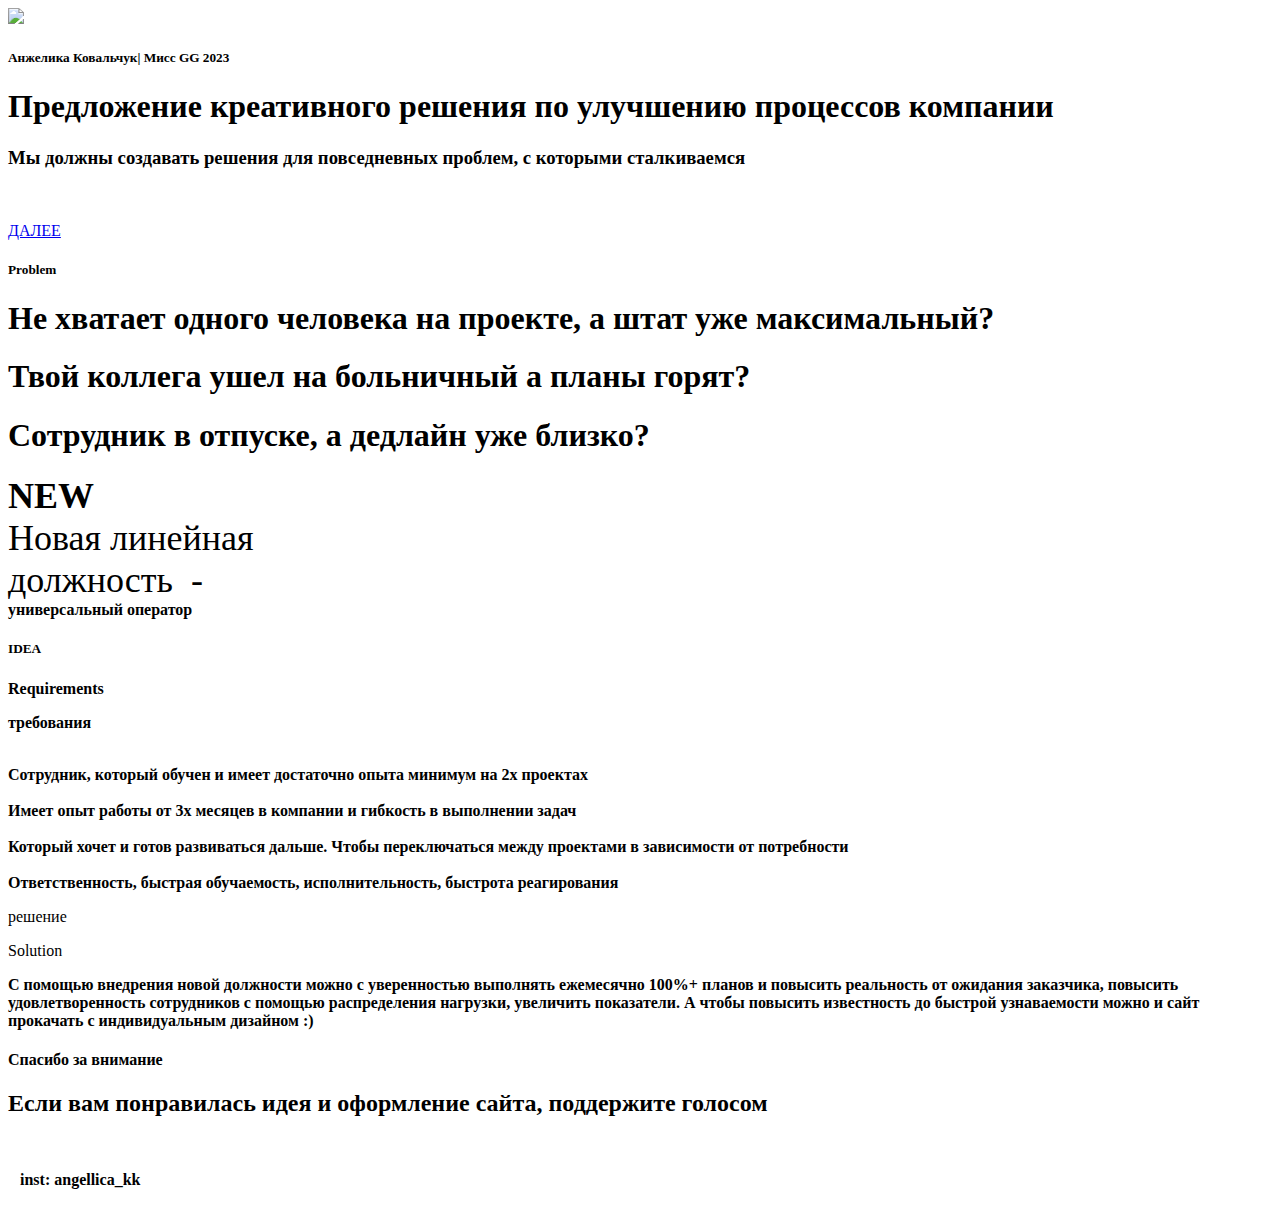
==== index.html @ 8310124a "Add files via upload" ====
<!DOCTYPE html>
<html style="font-size: 16px;" lang="ru">
<head>
    <meta name="viewport" content="width=device-width, initial-scale=1.0">
    <meta charset="utf-8">
    <meta name="keywords" content="What are minimalist designs?, Leverage agile frameworks to provide., business strategy, Minimalist&nbsp;Living, Nature Collections, Not all blank cassettes are created equal, Outstanding Projects, Highly recommended">
    <meta name="description" content="">
    <title>Мисс GG 2023</title>
    <link rel="icon" type="image/x-icon" href="/Users/koval/Desktop/Miss GG Site/images/favicon.ico">
    <link rel="stylesheet" href="nicepage.css" media="screen">
<link rel="stylesheet" href="Мисс-GG-2023.css" media="screen">
    <script class="u-script" type="text/javascript" src="jquery.js" defer=""></script>
    <script class="u-script" type="text/javascript" src="nicepage.js" defer=""></script>
    <meta name="generator" content="Nicepage 5.5.0, nicepage.com">
    <link id="u-theme-google-font" rel="stylesheet" href="https://fonts.googleapis.com/css?family=Roboto:100,100i,300,300i,400,400i,500,500i,700,700i,900,900i|Open+Sans:300,300i,400,400i,500,500i,600,600i,700,700i,800,800i">
    <link id="u-page-google-font" rel="stylesheet" href="https://fonts.googleapis.com/css?family=Roboto:100,100i,300,300i,400,400i,500,500i,700,700i,900,900i|Oswald:200,300,400,500,600,700">
    
    
    <script type="application/ld+json">{
		"@context": "http://schema.org",
		"@type": "Organization",
		"name": "",
		"logo": "images/2c5a65b9-ef30-3b66-bfe4-1a61227588e7.png"
}</script>
    <meta name="theme-color" content="#478ac9">
    <meta property="og:title" content="Мисс GG 2023">
    <meta property="og:type" content="website">
  <meta data-intl-tel-input-cdn-path="intlTelInput/">
</head>
  <body data-home-page="Мисс-GG-2023.html" data-home-page-title="Мисс GG 2023" class="u-body u-overlap u-xl-mode" data-lang="ru"><header class="u-clearfix u-header u-header" id="sec-3e91"><div class="u-clearfix u-sheet u-sheet-1">
        <a href="Мисс-GG-2023.html#carousel_17e5" class="u-image u-logo u-image-1" data-image-width="120" data-image-height="150" title="​Анжелика Ковальчук| Мисс GG 2023">
          <img src="images/2c5a65b9-ef30-3b66-bfe4-1a61227588e7.png" class="u-logo-image u-logo-image-1">
        </a>
      </div></header>
    <section class="skrollable u-align-right u-clearfix u-image u-parallax u-section-1" id="carousel_17e5" data-image-width="1920" data-image-height="1080">
      <div class="u-clearfix u-sheet u-sheet-1">
        <h5 class="u-text u-text-body-alt-color u-text-1"> Анжелика Ковальчук| Мисс GG 2023</h5>
        <h1 class="u-text u-text-body-alt-color u-text-2" data-animation-name="customAnimationIn" data-animation-duration="5000" data-animation-direction=""><b>Предложение креативного решения по улучшению процессов компании</b>
        </h1>
      </div>
    </section>
    <section class="u-align-center u-black u-border-2 u-border-black u-border-no-bottom u-border-no-left u-border-no-right u-clearfix u-section-2" id="carousel_9866">
      <div class="u-clearfix u-sheet u-sheet-1">
        <h3 class="u-text u-text-1" data-animation-name="customAnimationIn" data-animation-duration="2000"> Мы должны создавать решения для повседневных проблем, с которыми сталкиваемся</h3>
        <img class="u-image u-image-default u-preserve-proportions u-image-1" alt="" data-image-width="736" data-image-height="736" src="images/d247856f76a5518b868ead003526050e.jpg">
        <p class="u-custom-font u-font-roboto u-text u-text-2">
          <a href="Мисс-GG-2023.html#carousel_f130" class="u-active-none u-border-2 u-border-grey-75 u-btn u-button-style u-custom-font u-font-oswald u-hover-none u-none u-text-hover-palette-2-base u-text-white u-btn-1">ДАЛЕЕ</a>
        </p>
      </div>
    </section>
    <section class="u-border-2 u-border-black u-border-no-bottom u-border-no-left u-border-no-right u-clearfix u-color-scheme-u10 u-color-style-multicolor-1 u-custom-color-1 u-section-3" id="carousel_f130">
      <div class="u-clearfix u-sheet u-sheet-1">
        <div class="u-clearfix u-expanded-width u-layout-wrap u-layout-wrap-1">
          <div class="u-layout">
            <div class="u-layout-row">
              <div class="u-container-style u-layout-cell u-left-cell u-size-20 u-layout-cell-1">
                <div class="u-container-layout u-valign-top u-container-layout-1">
                  <h5 class="u-custom-font u-font-roboto u-text u-text-1"><b>Problem</b>
                  </h5>
                  <h1 class="u-custom-font u-font-roboto u-text u-text-2" data-animation-name="customAnimationIn" data-animation-duration="1000" data-animation-direction=""><b>Не хватает одного человека на проекте, а штат уже максимальный?</b>
                    <br>
                  </h1>
                </div>
              </div>
              <div class="u-align-left u-container-style u-layout-cell u-size-20 u-layout-cell-2">
                <div class="u-container-layout u-container-layout-2">
                  <h1 class="u-custom-font u-font-roboto u-text u-text-3" data-animation-name="customAnimationIn" data-animation-duration="2000"><b></b><b>Твой коллега ушел на больничный а планы горят?</b>
                    <br>
                  </h1>
                </div>
              </div>
              <div class="u-align-right u-container-style u-layout-cell u-right-cell u-size-20 u-layout-cell-3">
                <div class="u-container-layout u-container-layout-3">
                  <h1 class="u-custom-font u-font-roboto u-text u-text-4" data-animation-name="customAnimationIn" data-animation-duration="3000"><b></b><b>Сотрудник в отпуске, а дедлайн уже близко?</b>
                    <br>
                  </h1>
                </div>
              </div>
            </div>
          </div>
        </div>
      </div>
    </section>
    <section class="skrollable u-align-center u-border-2 u-border-no-bottom u-border-no-left u-border-no-right u-border-white u-clearfix u-image u-parallax u-section-4" id="carousel_1d0e" data-image-width="2560" data-image-height="1600">
      <div class="u-clearfix u-sheet u-sheet-1">
        <div class="u-clearfix u-expanded-width-xs u-gutter-20 u-layout-wrap u-layout-wrap-1">
          <div class="u-gutter-0 u-layout">
            <div class="u-layout-row">
              <div class="u-size-60">
                <div class="u-layout-col">
                  <div class="u-size-60">
                    <div class="u-layout-row">
                      <div class="u-container-style u-layout-cell u-size-60 u-layout-cell-1">
                        <div class="u-container-layout u-valign-middle-lg u-valign-middle-md u-container-layout-1">
                          <p class="u-custom-font u-font-arial u-text u-text-white u-text-1" data-animation-name="customAnimationIn" data-animation-duration="2000" data-animation-direction="">
                            <span style="font-weight: 400; font-size: 2.25rem;"><b>NEW</b>
                              <br>Новая линейная&nbsp;<br>должность
                            </span>
                            <span style="font-size: 2.25rem;"><b>&nbsp;</b>-
                            </span><b>
                              <br>универсальный оператор</b>
                            <br>
                          </p>
                        </div>
                      </div>
                    </div>
                  </div>
                </div>
              </div>
            </div>
          </div>
        </div>
        <h5 class="u-text u-text-body-alt-color u-text-default u-text-2">IDEA</h5>
      </div>
    </section>
    <section class="u-border-2 u-border-black u-border-no-bottom u-border-no-left u-border-no-right u-clearfix u-section-5" id="sec-07e6">
      <div class="u-clearfix u-sheet u-sheet-1">
        <div class="u-image u-image-circle u-image-1" alt="" data-image-width="810" data-image-height="911"></div>
        <p class="u-custom-font u-font-arial u-text u-text-default u-text-1" data-animation-name="customAnimationIn" data-animation-duration="2000"><b>R<span class="u-text-body-alt-color">equirements</span></b>
        </p>
        <p class="u-text u-text-default u-text-2" data-animation-name="customAnimationIn" data-animation-duration="2000"><b>т<span class="u-text-white">ребования</span></b>
        </p>
        <p class="u-text u-text-3"><b>
            <br>Сотрудник, который обучен и имеет достаточно опыта минимум на 2х проектах</b>
          <br>
          <br><b>Имеет опыт работы от 3х месяцев в компании и гибкость в выполнении задач</b>
          <br>
          <br><b>Который хочет и готов развиваться дальше. Чтобы переключаться между проектами в зависимости от потребности&nbsp;</b>
          <br>
          <br><b>Ответственность, быстрая обучаемость, исполнительность, быстрота реагирования<br></b>
        </p>
      </div>
    </section>
    <section class="u-clearfix u-section-6" id="sec-bf6b">
      <div class="u-clearfix u-sheet u-sheet-1">
        <div class="u-image u-image-circle u-image-1" alt="" data-image-width="1600" data-image-height="1200"></div>
        <p class="u-text u-text-default u-text-1" data-animation-name="customAnimationIn" data-animation-duration="2000">
          <span class="u-text-body-alt-color"></span>
          <span class="u-text-body-alt-color">решени</span>е
        </p>
        <p class="u-text u-text-default u-text-2" data-animation-name="customAnimationIn" data-animation-duration="2000">
          <span class="u-text-body-alt-color">Solutio</span>n
        </p>
        <p class="u-text u-text-3"><b></b><b><b>С помощью внедрения новой должности можно с уверенностью выполнять ежемесячно 100%+ планов и повысить реальность от ожидания заказчика, повысить удовлетворенность сотрудников с помощью распределения нагрузки, увеличить показатели. А чтобы повысить известность до быстрой узнаваемости можно и сайт прокачать с индивидуальным дизайном :)</b></b><b>
            <br></b>
        </p>
      </div>
    </section>
    <section class="u-border-2 u-border-black u-border-no-bottom u-border-no-left u-border-no-right u-clearfix u-white u-section-7" id="carousel_76c6">
      <div class="u-clearfix u-sheet u-sheet-1">
        <div class="u-clearfix u-disable-padding u-gutter-0 u-layout-wrap u-layout-wrap-1">
          <div class="u-gutter-0 u-layout">
            <div class="u-layout-row">
              <div class="u-size-36 u-size-60-md">
                <div class="u-layout-col">
                  <div class="u-size-40">
                    <div class="u-layout-row">
                      <div class="u-align-left u-container-style u-layout-cell u-left-cell u-size-60 u-layout-cell-1">
                        <div class="u-container-layout u-container-layout-1"></div>
                      </div>
                    </div>
                  </div>
                  <div class="u-size-20">
                    <div class="u-layout-row">
                      <div class="u-align-left u-container-style u-layout-cell u-left-cell u-palette-2-base u-size-60 u-layout-cell-2">
                        <div class="u-container-layout u-container-layout-2">
                          <h4 class="u-heading-font u-text u-text-body-color u-text-1" data-animation-name="customAnimationIn" data-animation-duration="3000"> Cпасибо за внимание</h4>
                          <h2 class="u-heading-font u-text u-text-body-color u-text-2"><b>Если вам понравилась идея и оформление сайта, поддержите голосом</b>
                          </h2>
                        </div>
                      </div>
                    </div>
                  </div>
                </div>
              </div>
              <div class="u-size-24 u-size-60-md">
                <div class="u-layout-row">
                  <div class="u-align-left u-container-style u-layout-cell u-right-cell u-size-60 u-layout-cell-3">
                    <div class="u-container-layout u-valign-bottom-lg u-valign-bottom-xl u-container-layout-3">
                      <div class="u-rotation-parent u-rotation-parent-1">
                        <img class="u-image u-image-default u-rotate-90 u-image-1" src="images/DSC086831.jpeg" alt="" data-image-width="6000" data-image-height="4000">
                      </div>
                    </div>
                  </div>
                </div>
              </div>
            </div>
          </div>
        </div>
      </div>
    </section>
    
    
    <footer class="u-align-center u-black u-clearfix u-footer u-footer" id="sec-a85f"><div class="u-clearfix u-sheet u-sheet-1">
        <p class="u-small-text u-text u-text-variant u-text-1"><b>&nbsp;<span class="u-file-icon u-icon"><img src="images/1384063.png" alt=""></span></b> &nbsp;<b>inst: angellica_kk</b>
        </p>
      </div></footer>
  
</body></html>
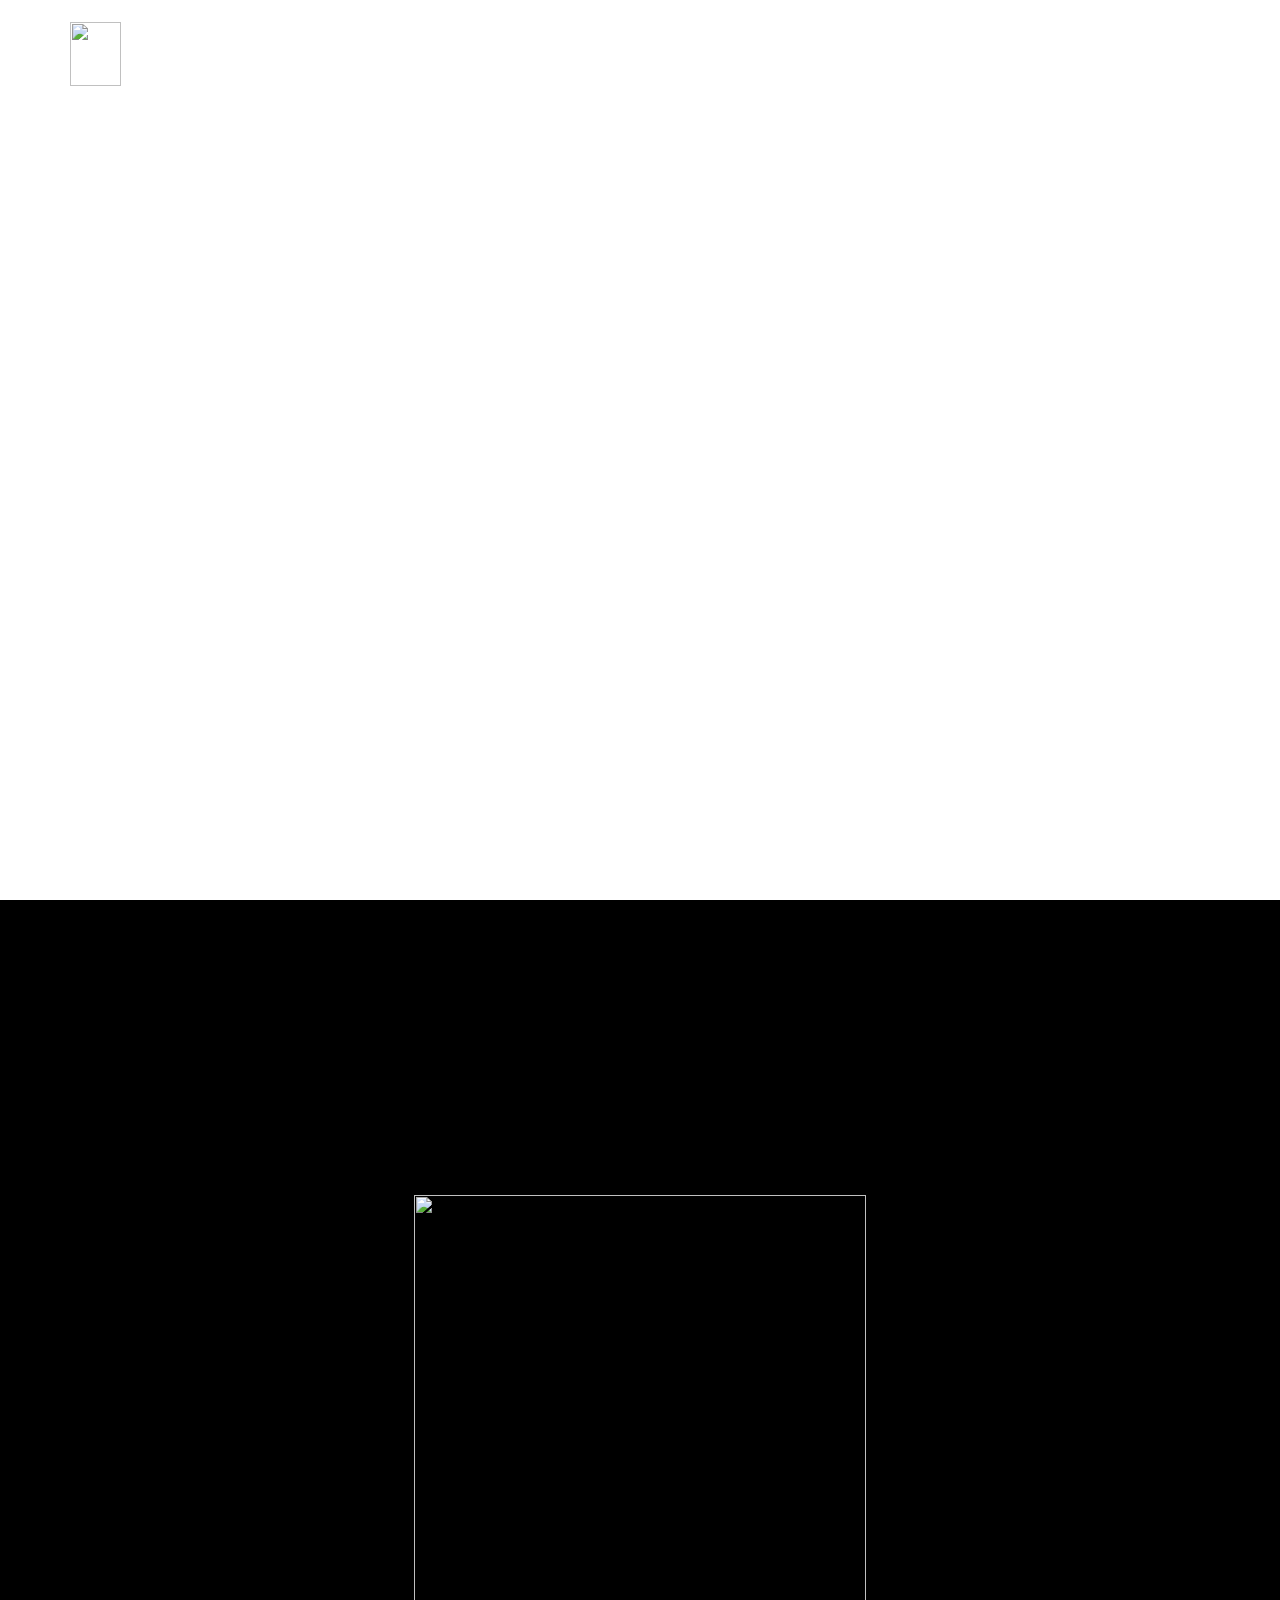
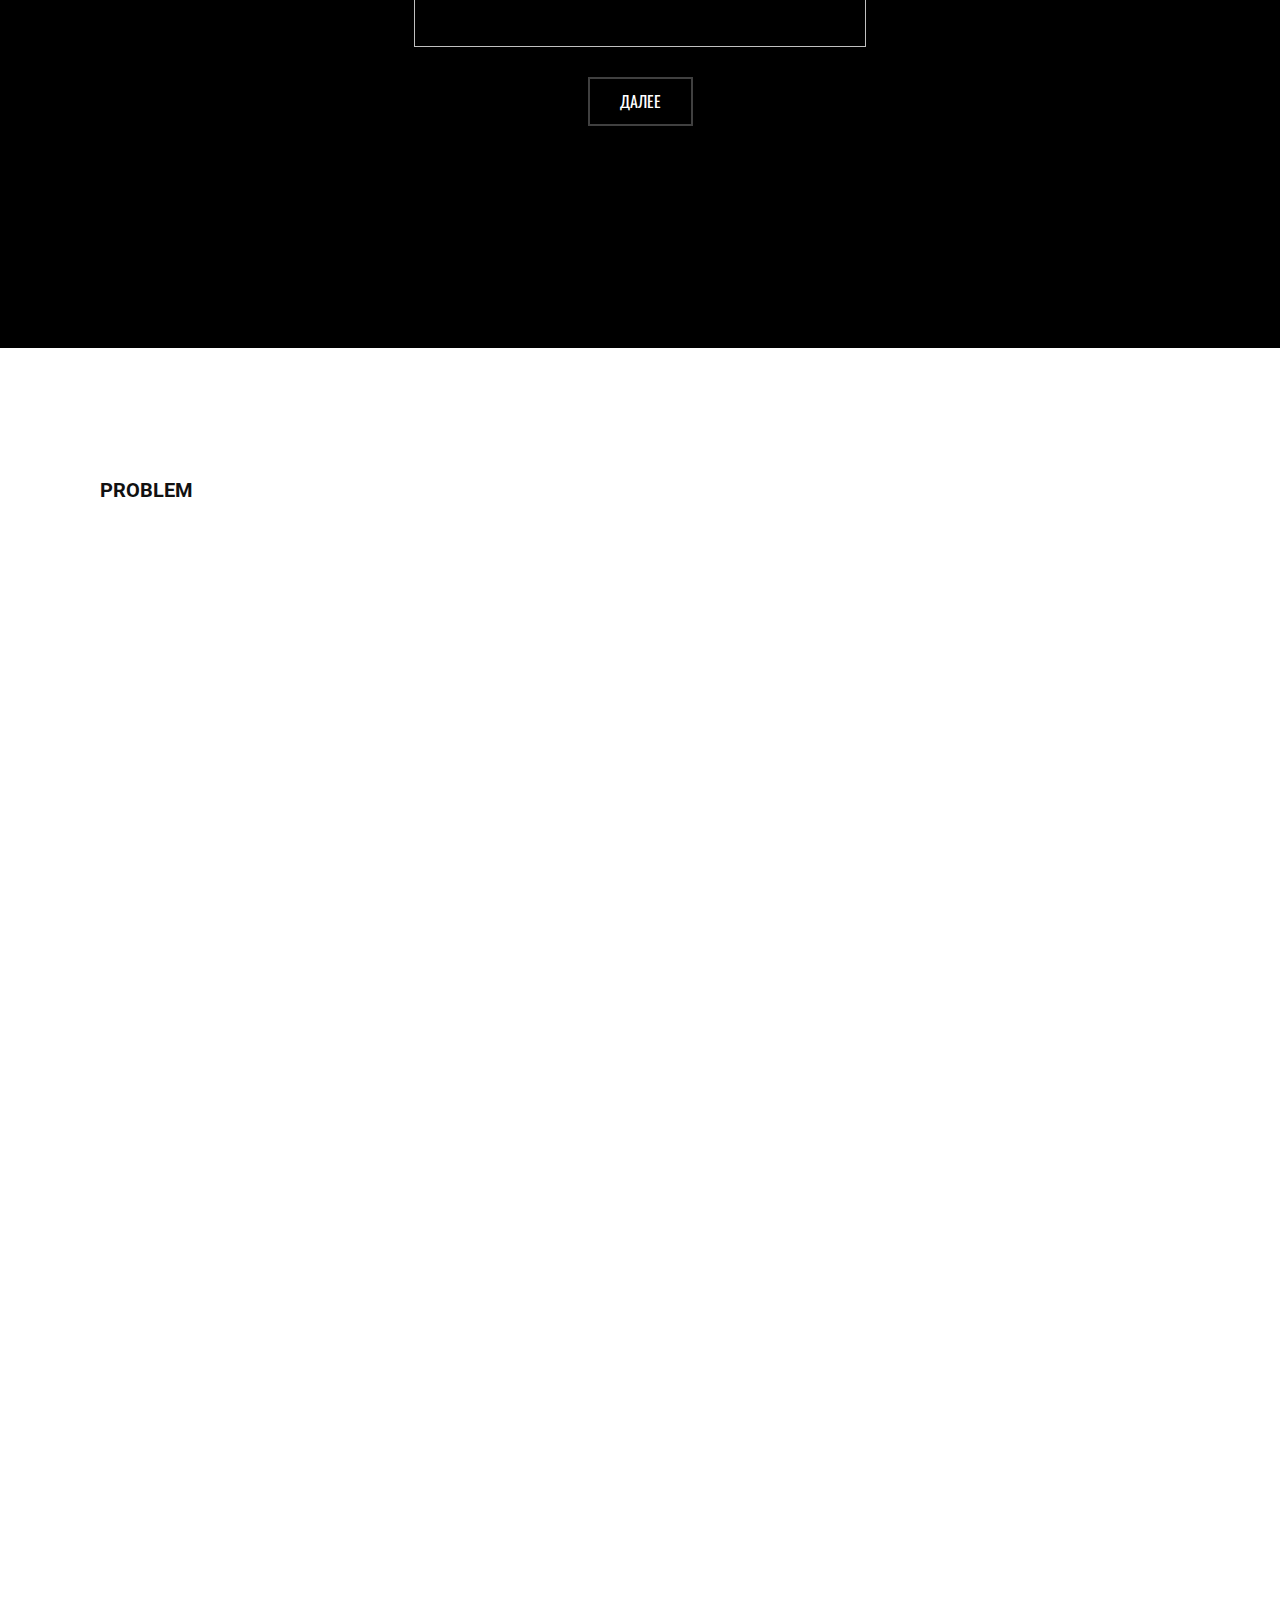
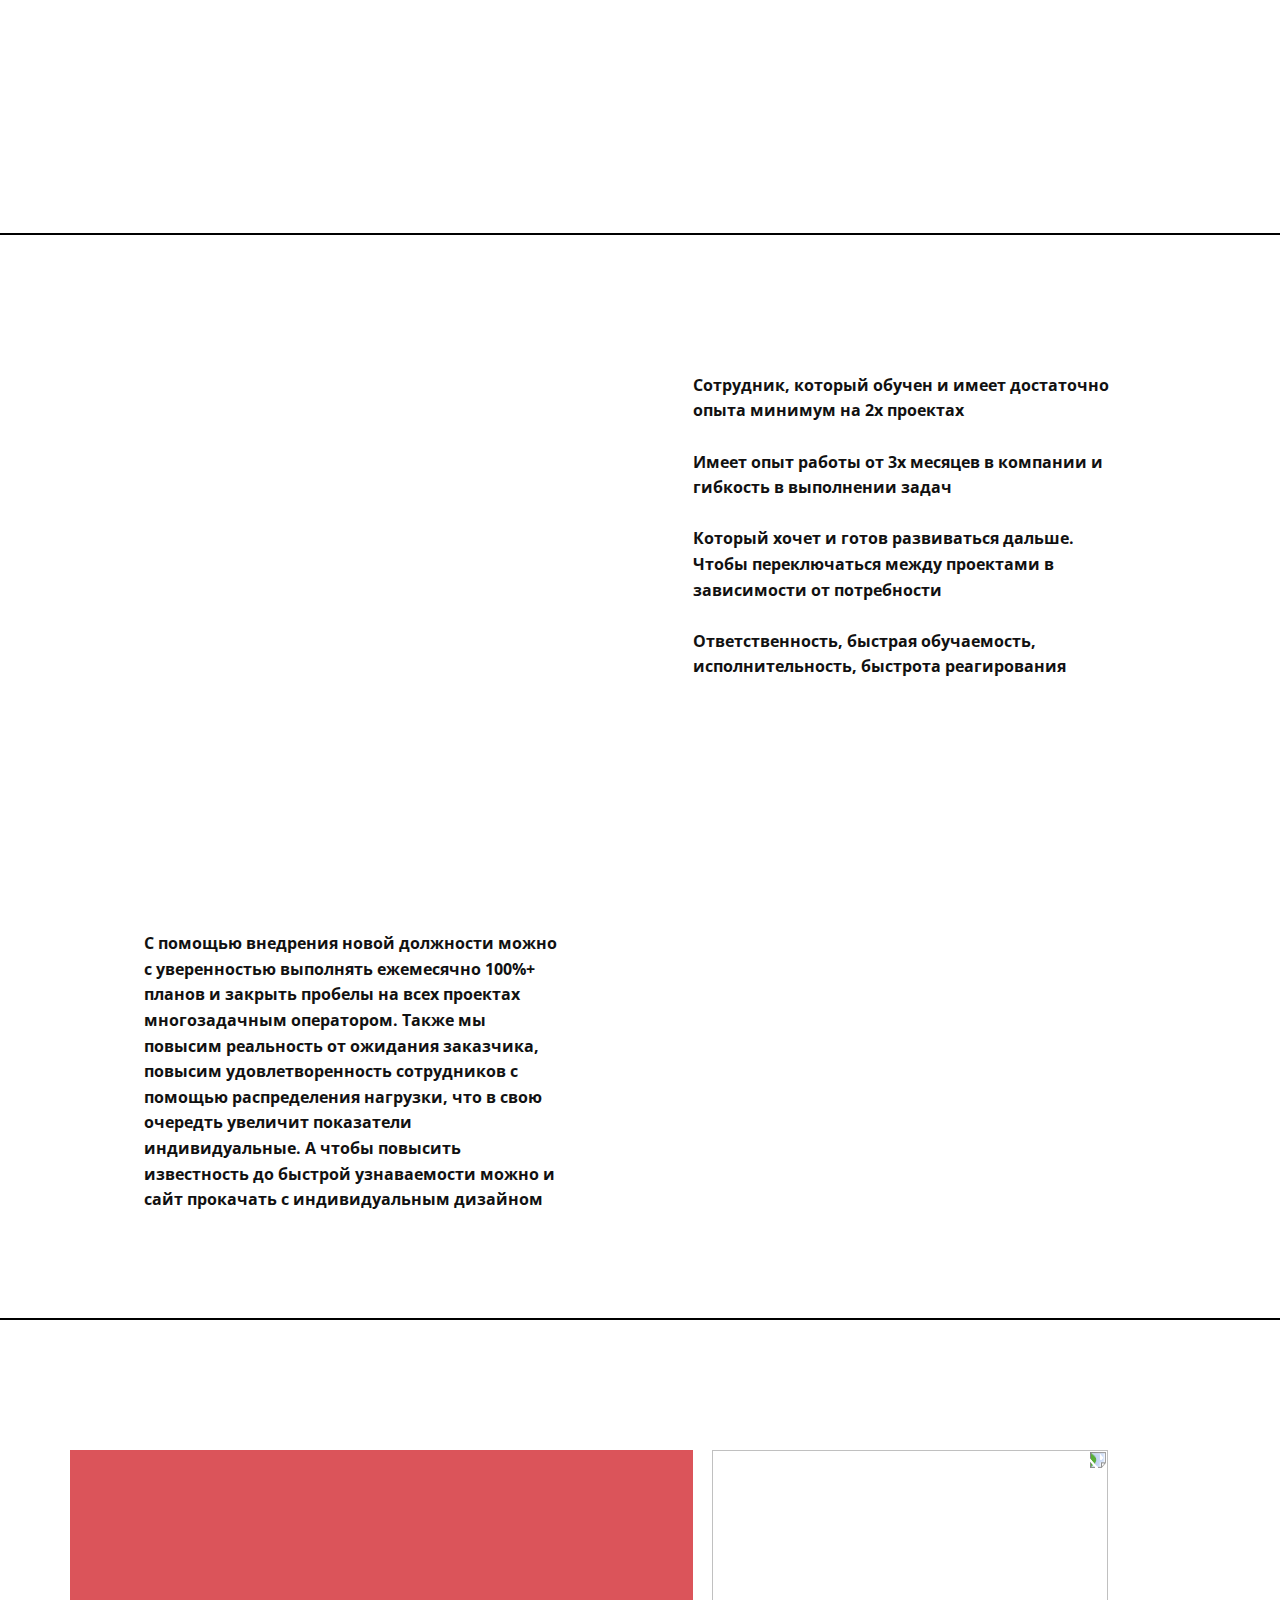
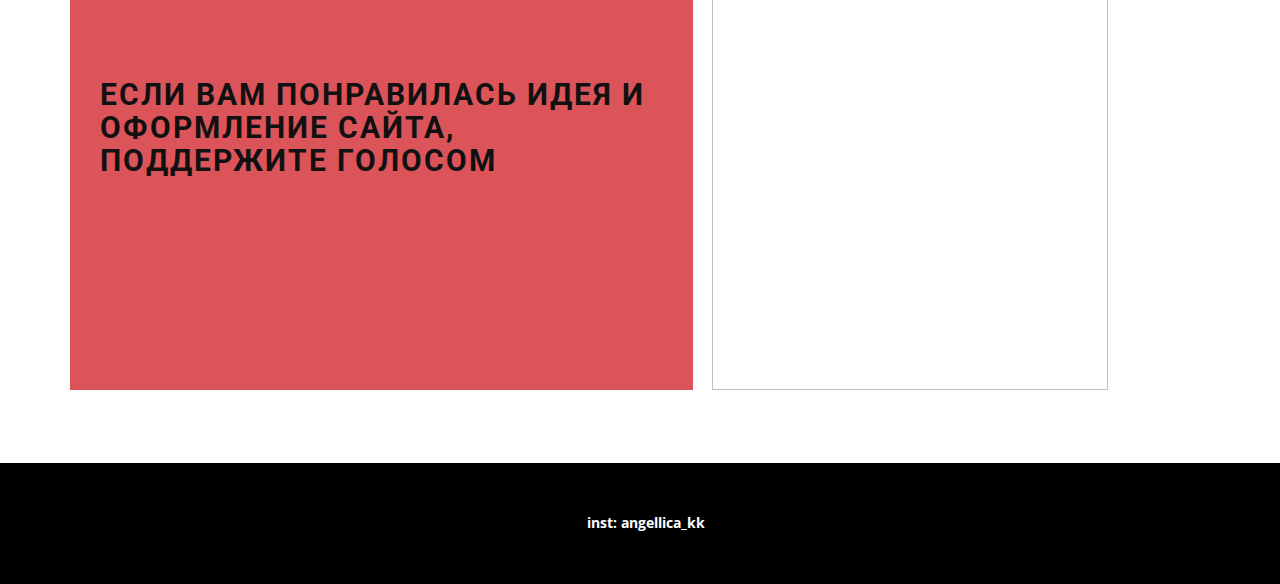
==== commit a1252a22: "Update index.html" ====
--- a/index.html
+++ b/index.html
@@ -6,7 +6,7 @@
     <meta name="keywords" content="What are minimalist designs?, Leverage agile frameworks to provide., business strategy, Minimalist&nbsp;Living, Nature Collections, Not all blank cassettes are created equal, Outstanding Projects, Highly recommended">
     <meta name="description" content="">
     <title>Мисс GG 2023</title>
-    <link rel="icon" type="image/x-icon" href="/Users/koval/Desktop/Miss GG Site/images/favicon.ico">
+    <link rel="icon" type="image/x-icon" href="/images/favicon.ico">
     <link rel="stylesheet" href="nicepage.css" media="screen">
 <link rel="stylesheet" href="Мисс-GG-2023.css" media="screen">
     <script class="u-script" type="text/javascript" src="jquery.js" defer=""></script>
@@ -64,7 +64,7 @@
               </div>
               <div class="u-align-left u-container-style u-layout-cell u-size-20 u-layout-cell-2">
                 <div class="u-container-layout u-container-layout-2">
-                  <h1 class="u-custom-font u-font-roboto u-text u-text-3" data-animation-name="customAnimationIn" data-animation-duration="2000"><b></b><b>Твой коллега ушел на больничный а планы горят?</b>
+                  <h1 class="u-custom-font u-font-roboto u-text u-text-3" data-animation-name="customAnimationIn" data-animation-duration="2000"><b></b><b>Твой коллега ушел на больничный, а планы горят?</b>
                     <br>
                   </h1>
                 </div>
@@ -141,7 +141,7 @@
         <p class="u-text u-text-default u-text-2" data-animation-name="customAnimationIn" data-animation-duration="2000">
           <span class="u-text-body-alt-color">Solutio</span>n
         </p>
-        <p class="u-text u-text-3"><b></b><b><b>С помощью внедрения новой должности можно с уверенностью выполнять ежемесячно 100%+ планов и повысить реальность от ожидания заказчика, повысить удовлетворенность сотрудников с помощью распределения нагрузки, увеличить показатели. А чтобы повысить известность до быстрой узнаваемости можно и сайт прокачать с индивидуальным дизайном :)</b></b><b>
+        <p class="u-text u-text-3"><b></b><b><b>С помощью внедрения новой должности можно с уверенностью выполнять ежемесячно 100%+ планов и закрыть пробелы на всех проектах многозадачным оператором. Также мы повысим реальность от ожидания заказчика, повысим удовлетворенность сотрудников с помощью распределения нагрузки, что в свою очередть увеличит показатели индивидуальные. А чтобы повысить известность до быстрой узнаваемости можно и сайт прокачать с индивидуальным дизайном</b></b><b>
             <br></b>
         </p>
       </div>
@@ -196,4 +196,4 @@
         </p>
       </div></footer>
   
-</body></html>+</body></html>
--- a/nicepage.css
+++ b/nicepage.css
@@ -0,0 +1,40811 @@
+@charset "UTF-8";
+.u-hidden-block {
+  visibility: hidden!important;
+}
+.u-locked-block {
+  pointer-events: none!important;
+}
+/*! normalize.css v4.1.1 | MIT License | github.com/necolas/normalize.css */
+html {
+  font-family: sans-serif;
+  -ms-text-size-adjust: 100%;
+  -webkit-text-size-adjust: 100%;
+}
+body {
+  margin: 0;
+}
+article,
+aside,
+details,
+figcaption,
+figure,
+footer,
+header,
+main,
+menu,
+nav,
+section,
+summary {
+  display: block;
+}
+audio,
+canvas,
+progress,
+video {
+  display: inline-block;
+}
+audio:not([controls]) {
+  display: none;
+  height: 0;
+}
+progress {
+  vertical-align: baseline;
+}
+template,
+[hidden] {
+  display: none;
+}
+a {
+  background-color: transparent;
+  -webkit-text-decoration-skip: objects;
+}
+a:active,
+a:hover {
+  outline-width: 0;
+}
+abbr[title] {
+  border-bottom: none;
+  text-decoration: underline;
+}
+b,
+strong {
+  font-weight: inherit;
+  font-weight: bold;
+}
+dfn {
+  font-style: italic;
+}
+h1 {
+  font-size: 2em;
+  margin: 0.67em 0;
+}
+mark {
+  background-color: #ff0;
+  color: #000;
+}
+small {
+  font-size: 80%;
+}
+sub,
+sup {
+  font-size: 75%;
+  line-height: 0;
+  position: relative;
+  vertical-align: baseline;
+}
+sub {
+  bottom: -0.25em;
+}
+sup {
+  top: -0.5em;
+}
+img {
+  border-style: none;
+}
+svg:not(:root) {
+  overflow: hidden;
+}
+code,
+kbd,
+pre,
+samp {
+  font-family: monospace,monospace;
+  font-size: 1em;
+}
+hr {
+  box-sizing: content-box;
+  height: 0;
+  overflow: visible;
+}
+button,
+input,
+optgroup,
+select,
+textarea {
+  color: inherit;
+  font: inherit;
+  margin: 0;
+}
+optgroup {
+  font-weight: 700;
+}
+button,
+input {
+  overflow: visible;
+}
+button,
+select {
+  text-transform: none;
+}
+button,
+html [type="button"],
+[type="reset"],
+[type="submit"] {
+  -webkit-appearance: button;
+}
+button::-moz-focus-inner,
+[type="button"]::-moz-focus-inner,
+[type="reset"]::-moz-focus-inner,
+[type="submit"]::-moz-focus-inner {
+  border-style: none;
+  padding: 0;
+}
+button:-moz-focusring,
+[type="button"]:-moz-focusring,
+[type="reset"]:-moz-focusring,
+[type="submit"]:-moz-focusring {
+  outline: 1px dotted ButtonText;
+}
+fieldset {
+  border: 1px solid silver;
+  margin: 0 2px;
+  padding: 0.35em 0.625em 0.75em;
+}
+legend {
+  box-sizing: border-box;
+  color: inherit;
+  display: table;
+  max-width: 100%;
+  padding: 0;
+  white-space: normal;
+}
+textarea {
+  overflow: auto;
+  outline: none;
+}
+button,
+select,
+input,
+textarea {
+  outline: none;
+}
+[type="checkbox"],
+[type="radio"] {
+  box-sizing: border-box;
+  padding: 0;
+}
+[type="number"]::-webkit-inner-spin-button,
+[type="number"]::-webkit-outer-spin-button {
+  height: auto;
+}
+[type="search"] {
+  -webkit-appearance: textfield;
+  outline-offset: -2px;
+}
+[type="search"]::-webkit-search-cancel-button,
+[type="search"]::-webkit-search-decoration {
+  -webkit-appearance: none;
+}
+::-webkit-input-placeholder {
+  color: inherit;
+  opacity: 0.54;
+}
+::-webkit-file-upload-button {
+  -webkit-appearance: button;
+  font: inherit;
+}
+ul,
+ol {
+  padding-left: 20px;
+}
+/* Fade effect */
+/* Over effect */
+/* Slide effect */
+/* Over and Slide effect */
+/* Flip Left effect */
+/* Flip Right effect */
+/* Flip Top effect */
+/* Flip Bottom effect */
+/* Wobble Left effect */
+/* Wobble Right effect */
+/* Wobble top effect */
+/* Wobble bottom effect */
+/* Zoom and Rotate Effects */
+/* Utility */
+.u-over-slide {
+  position: absolute;
+  left: 0;
+  top: 0;
+  width: 100%;
+  height: 100%;
+}
+.u-background-effect {
+  overflow: hidden;
+}
+.u-background-effect ~ .u-container-layout {
+  cursor: pointer;
+}
+/* Fade effect */
+.u-effect-fade .u-over-slide {
+  opacity: 0;
+  transition: all 500ms ease;
+}
+.u-effect-fade:hover .u-over-slide,
+.u-effect-fade.u-effect-active .u-over-slide {
+  opacity: 1;
+}
+/* Over effect */
+.u-effect-over-left .u-over-slide {
+  transform: translate(-100%, 0);
+  transition: all 500ms ease;
+}
+.u-effect-over-left:hover .u-over-slide,
+.u-effect-over-left.u-effect-active .u-over-slide {
+  transform: translate(0, 0);
+}
+.u-effect-over-right .u-over-slide {
+  transform: translate(100%, 0);
+  transition: all 500ms ease;
+}
+.u-effect-over-right:hover .u-over-slide,
+.u-effect-over-right.u-effect-active .u-over-slide {
+  transform: translate(0, 0);
+}
+.u-effect-over-top .u-over-slide {
+  transform: translate(0, -100%);
+  transition: all 500ms ease;
+}
+.u-effect-over-top:hover .u-over-slide,
+.u-effect-over-top.u-effect-active .u-over-slide {
+  transform: translate(0, 0);
+}
+.u-effect-over-bottom .u-over-slide {
+  transform: translate(0, 100%);
+  transition: all 500ms ease;
+}
+.u-effect-over-bottom:hover .u-over-slide,
+.u-effect-over-bottom.u-effect-active .u-over-slide {
+  transform: translate(0, 0);
+}
+.u-effect-over-topleft .u-over-slide {
+  transform: translate(-100%, -100%);
+  transition: all 500ms ease;
+}
+.u-effect-over-topleft:hover .u-over-slide,
+.u-effect-over-topleft.u-effect-active .u-over-slide {
+  transform: translate(0, 0);
+}
+.u-effect-over-topright .u-over-slide {
+  transform: translate(100%, -100%);
+  transition: all 500ms ease;
+}
+.u-effect-over-topright:hover .u-over-slide,
+.u-effect-over-topright.u-effect-active .u-over-slide {
+  transform: translate(0, 0);
+}
+.u-effect-over-bottomleft .u-over-slide {
+  transform: translate(-100%, 100%);
+  transition: all 500ms ease;
+}
+.u-effect-over-bottomleft:hover .u-over-slide,
+.u-effect-over-bottomleft.u-effect-active .u-over-slide {
+  transform: translate(0, 0);
+}
+.u-effect-over-bottomright .u-over-slide {
+  transform: translate(100%, 100%);
+  transition: all 500ms ease;
+}
+.u-effect-over-bottomright:hover .u-over-slide,
+.u-effect-over-bottomright.u-effect-active .u-over-slide {
+  transform: translate(0, 0);
+}
+/* Slide effect */
+.u-effect-slide-left .u-over-slide {
+  transform: translate(-100%, 0);
+  transition: all 500ms ease;
+}
+.u-effect-slide-left:hover .u-over-slide,
+.u-effect-slide-left.u-effect-active .u-over-slide {
+  transform: translate(0, 0);
+}
+.u-effect-slide-left .u-back-slide {
+  transition: all 500ms ease;
+}
+.u-effect-slide-left:hover .u-back-slide,
+.u-effect-slide-left.u-effect-active .u-back-slide {
+  transform: translate(100%, 0);
+}
+.u-effect-slide-right .u-over-slide {
+  transform: translate(100%, 0);
+  transition: all 500ms ease;
+}
+.u-effect-slide-right:hover .u-over-slide,
+.u-effect-slide-right.u-effect-active .u-over-slide {
+  transform: translate(0, 0);
+}
+.u-effect-slide-right .u-back-slide {
+  transition: all 500ms ease;
+}
+.u-effect-slide-right:hover .u-back-slide,
+.u-effect-slide-right.u-effect-active .u-back-slide {
+  transform: translate(-100%, 0);
+}
+.u-effect-slide-top .u-over-slide {
+  transform: translate(0, -100%);
+  transition: all 500ms ease;
+}
+.u-effect-slide-top:hover .u-over-slide,
+.u-effect-slide-top.u-effect-active .u-over-slide {
+  transform: translate(0, 0);
+}
+.u-effect-slide-top .u-back-slide {
+  transition: all 500ms ease;
+}
+.u-effect-slide-top:hover .u-back-slide,
+.u-effect-slide-top.u-effect-active .u-back-slide {
+  transform: translate(0, 100%);
+}
+.u-effect-slide-bottom .u-over-slide {
+  transform: translate(0, 100%);
+  transition: all 500ms ease;
+}
+.u-effect-slide-bottom:hover .u-over-slide,
+.u-effect-slide-bottom.u-effect-active .u-over-slide {
+  transform: translate(0, 0);
+}
+.u-effect-slide-bottom .u-back-slide {
+  transition: all 500ms ease;
+}
+.u-effect-slide-bottom:hover .u-back-slide,
+.u-effect-slide-bottom.u-effect-active .u-back-slide {
+  transform: translate(0, -100%);
+}
+.u-effect-slide-topleft .u-over-slide {
+  transform: translate(-100%, -100%);
+  transition: all 500ms ease;
+}
+.u-effect-slide-topleft:hover .u-over-slide,
+.u-effect-slide-topleft.u-effect-active .u-over-slide {
+  transform: translate(0, 0);
+}
+.u-effect-slide-topleft .u-back-slide {
+  transition: all 500ms ease;
+}
+.u-effect-slide-topleft:hover .u-back-slide,
+.u-effect-slide-topleft.u-effect-active .u-back-slide {
+  transform: translate(100%, 100%);
+}
+.u-effect-slide-topright .u-over-slide {
+  transform: translate(100%, -100%);
+  transition: all 500ms ease;
+}
+.u-effect-slide-topright:hover .u-over-slide,
+.u-effect-slide-topright.u-effect-active .u-over-slide {
+  transform: translate(0, 0);
+}
+.u-effect-slide-topright .u-back-slide {
+  transition: all 500ms ease;
+}
+.u-effect-slide-topright:hover .u-back-slide,
+.u-effect-slide-topright.u-effect-active .u-back-slide {
+  transform: translate(-100%, 100%);
+}
+.u-effect-slide-bottomleft .u-over-slide {
+  transform: translate(-100%, 100%);
+  transition: all 500ms ease;
+}
+.u-effect-slide-bottomleft:hover .u-over-slide,
+.u-effect-slide-bottomleft.u-effect-active .u-over-slide {
+  transform: translate(0, 0);
+}
+.u-effect-slide-bottomleft .u-back-slide {
+  transition: all 500ms ease;
+}
+.u-effect-slide-bottomleft:hover .u-back-slide,
+.u-effect-slide-bottomleft.u-effect-active .u-back-slide {
+  transform: translate(100%, -100%);
+}
+.u-effect-slide-bottomright .u-over-slide {
+  transform: translate(100%, 100%);
+  transition: all 500ms ease;
+}
+.u-effect-slide-bottomright:hover .u-over-slide,
+.u-effect-slide-bottomright.u-effect-active .u-over-slide {
+  transform: translate(0, 0);
+}
+.u-effect-slide-bottomright .u-back-slide {
+  transition: all 500ms ease;
+}
+.u-effect-slide-bottomright:hover .u-back-slide,
+.u-effect-slide-bottomright.u-effect-active .u-back-slide {
+  transform: translate(-100%, -100%);
+}
+/* Flip */
+.u-effect-flip-left,
+.u-effect-flip-left .u-slidesWrapper {
+  perspective: 300px;
+}
+.u-effect-flip-left .u-over-slide {
+  opacity: 0;
+  transform: rotateY(180deg);
+  transform-origin: center left;
+  transition: transform 500ms ease, transform-origin 500ms ease, opacity 0ms ease 500ms;
+}
+.u-effect-flip-left:hover .u-over-slide,
+.u-effect-flip-left.u-effect-active .u-over-slide {
+  opacity: 1;
+  transform: rotateY(0deg);
+  transition: transform 500ms ease, transform-origin 500ms ease;
+}
+.u-effect-flip-right,
+.u-effect-flip-right .u-slidesWrapper {
+  perspective: 300px;
+}
+.u-effect-flip-right .u-over-slide {
+  opacity: 0;
+  transform: rotateY(-180deg);
+  transform-origin: center right;
+  transition: transform 500ms ease, transform-origin 500ms ease, opacity 0ms ease 500ms;
+}
+.u-effect-flip-right:hover .u-over-slide,
+.u-effect-flip-right.u-effect-active .u-over-slide {
+  opacity: 1;
+  transform: rotateY(0deg);
+  transition: transform 500ms ease, transform-origin 500ms ease;
+}
+.u-effect-flip-top,
+.u-effect-flip-top .u-slidesWrapper {
+  perspective: 300px;
+}
+.u-effect-flip-top .u-over-slide {
+  opacity: 0;
+  transform: rotateX(-180deg);
+  transform-origin: center top;
+  transition: transform 500ms ease, transform-origin 500ms ease, opacity 0ms ease 500ms;
+}
+.u-effect-flip-top:hover .u-over-slide,
+.u-effect-flip-top.u-effect-active .u-over-slide {
+  opacity: 1;
+  transform: rotateX(0deg);
+  transition: transform 500ms ease, transform-origin 500ms ease;
+}
+.u-effect-flip-bottom,
+.u-effect-flip-bottom .u-slidesWrapper {
+  perspective: 300px;
+}
+.u-effect-flip-bottom .u-over-slide {
+  opacity: 0;
+  transform: rotateX(180deg);
+  transform-origin: center bottom;
+  transition: transform 500ms ease, transform-origin 500ms ease, opacity 0ms ease 500ms;
+}
+.u-effect-flip-bottom:hover .u-over-slide,
+.u-effect-flip-bottom.u-effect-active .u-over-slide {
+  opacity: 1;
+  transform: rotateX(0deg);
+  transition: transform 500ms ease, transform-origin 500ms ease;
+}
+/* Wooble */
+.u-effect-wobble-left,
+.u-effect-wobble-left .u-slidesWrapper {
+  perspective: 300px;
+}
+.u-effect-wobble-left .u-over-slide {
+  opacity: 0;
+  transform: rotateY(130deg);
+  transform-origin: center left;
+  transition: transform 500ms ease, transform-origin 500ms ease, opacity 0ms ease 500ms;
+}
+.u-effect-wobble-left:hover .u-over-slide,
+.u-effect-wobble-left.u-effect-active .u-over-slide {
+  opacity: 1;
+  transform: rotateY(0deg);
+  transform-origin: center right;
+  transition: transform 500ms ease, transform-origin 500ms ease;
+}
+.u-effect-wobble-right,
+.u-effect-wobble-right .u-slidesWrapper {
+  perspective: 300px;
+}
+.u-effect-wobble-right .u-over-slide {
+  opacity: 0;
+  transform: rotateY(-130deg);
+  transform-origin: center right;
+  transition: transform 500ms ease, transform-origin 500ms ease, opacity 0ms ease 500ms;
+}
+.u-effect-wobble-right:hover .u-over-slide,
+.u-effect-wobble-right.u-effect-active .u-over-slide {
+  opacity: 1;
+  transform: rotateY(0deg);
+  transform-origin: center left;
+  transition: transform 500ms ease, transform-origin 500ms ease;
+}
+.u-effect-wobble-top,
+.u-effect-wobble-top .u-slidesWrapper {
+  perspective: 300px;
+}
+.u-effect-wobble-top .u-over-slide {
+  opacity: 0;
+  transform: rotateX(-130deg);
+  transform-origin: center top;
+  transition: transform 500ms ease, transform-origin 500ms ease, opacity 0ms ease 500ms;
+}
+.u-effect-wobble-top:hover .u-over-slide,
+.u-effect-wobble-top.u-effect-active .u-over-slide {
+  opacity: 1;
+  transform: rotateX(0deg);
+  transform-origin: center bottom;
+  transition: transform 500ms ease, transform-origin 500ms ease;
+}
+.u-effect-wobble-bottom,
+.u-effect-wobble-bottom .u-slidesWrapper {
+  perspective: 300px;
+}
+.u-effect-wobble-bottom .u-over-slide {
+  opacity: 0;
+  transform: rotateX(130deg);
+  transform-origin: center bottom;
+  transition: transform 500ms ease, transform-origin 500ms ease, opacity 0ms ease 500ms;
+}
+.u-effect-wobble-bottom:hover .u-over-slide,
+.u-effect-wobble-bottom.u-effect-active .u-over-slide {
+  opacity: 1;
+  transform: rotateX(0deg);
+  transform-origin: center top;
+  transition: transform 500ms ease, transform-origin 500ms ease;
+}
+/* Zoom */
+.u-effect-zoom .u-over-slide {
+  transition: transform 500ms ease;
+  transform: scale(0, 0);
+}
+.u-effect-zoom:hover .u-over-slide,
+.u-effect-zoom.u-effect-active .u-over-slide {
+  transform: scale(1, 1);
+}
+.u-effect-hover-zoom .u-back-slide,
+.u-effect-hover-zoom .u-background-effect-image {
+  transition: transform 500ms ease;
+  transform: scale(1);
+}
+.u-effect-hover-zoom:hover .u-back-slide,
+.u-effect-hover-zoom:hover .u-background-effect-image,
+.u-effect-hover-zoom.u-effect-active .u-back-slide,
+.u-effect-hover-zoom.u-effect-active .u-background-effect-image {
+  transform: scale(var(--effect-scale));
+}
+.u-effect-hover-zoomOut .u-back-slide,
+.u-effect-hover-zoomOut .u-background-effect-image {
+  transition: transform 500ms ease;
+  transform: scale(var(--effect-scale));
+}
+.u-effect-hover-zoomOut:hover .u-back-slide,
+.u-effect-hover-zoomOut:hover .u-background-effect-image,
+.u-effect-hover-zoomOut.u-effect-active .u-back-slide,
+.u-effect-hover-zoomOut.u-effect-active .u-background-effect-image {
+  transform: scale(1);
+}
+.u-effect-hover-liftUp > .u-background-effect {
+  overflow: visible;
+}
+.u-effect-hover-liftUp .u-back-slide,
+.u-effect-hover-liftUp .u-background-effect-image {
+  transition: transform 500ms ease;
+  transform: scale(1);
+}
+.u-effect-hover-liftUp:hover .u-back-slide,
+.u-effect-hover-liftUp.u-effect-active .u-back-slide,
+.u-effect-hover-liftUp:hover .u-background-effect-image,
+.u-effect-hover-liftUp.u-effect-active .u-background-effect-image {
+  transform: scale(var(--effect-scale));
+  z-index: 1;
+}
+.u-effect-hover-liftUp:hover > .u-container-layout {
+  z-index: 2;
+}
+.u-effect-zoom-rotate .u-over-slide {
+  transition: transform 500ms ease;
+  transform: rotate(0deg) scale(0, 0);
+}
+.u-effect-zoom-rotate:hover .u-over-slide,
+.u-effect-zoom-rotate.u-effect-active .u-over-slide {
+  transform: rotate(360deg) scale(1, 1);
+}
+.u-effect-zoom-rotateX .u-over-slide {
+  transition: transform 500ms ease;
+  transform: rotateX(0deg) scale(0, 0);
+}
+.u-effect-zoom-rotateX:hover .u-over-slide,
+.u-effect-zoom-rotateX.u-effect-active .u-over-slide {
+  transform: rotateX(360deg) scale(1, 1);
+}
+.u-effect-zoom-rotateY .u-over-slide {
+  transition: transform 500ms ease;
+  transform: rotateY(0deg) scale(0, 0);
+}
+.u-effect-zoom-rotateY:hover .u-over-slide,
+.u-effect-zoom-rotateY.u-effect-active .u-over-slide {
+  transform: rotateY(360deg) scale(1, 1);
+}
+.u-effect-hover-slide .u-back-image,
+.u-effect-hover-slide .u-background-effect-image {
+  transition-duration: 500ms;
+  transition-timing-function: ease;
+  transition-property: left, right, top, bottom;
+}
+.u-effect-hover-slide .u-effect-hover-slide-direction-right {
+  left: auto;
+}
+.u-effect-hover-slide .u-effect-hover-slide-direction-up {
+  top: auto;
+}
+.u-effect-hover-slide:hover .u-back-image.u-effect-hover-slide-direction-left,
+.u-effect-hover-slide:hover .u-background-effect-image.u-effect-hover-slide-direction-left,
+.u-effect-hover-slide.u-effect-active .u-back-image.u-effect-hover-slide-direction-left,
+.u-effect-hover-slide.u-effect-active .u-background-effect-image.u-effect-hover-slide-direction-left {
+  left: 0 !important;
+}
+.u-effect-hover-slide:hover .u-back-image.u-effect-hover-slide-direction-right,
+.u-effect-hover-slide:hover .u-background-effect-image.u-effect-hover-slide-direction-right,
+.u-effect-hover-slide.u-effect-active .u-back-image.u-effect-hover-slide-direction-right,
+.u-effect-hover-slide.u-effect-active .u-background-effect-image.u-effect-hover-slide-direction-right {
+  right: 0 !important;
+}
+.u-effect-hover-slide:hover .u-back-image.u-effect-hover-slide-direction-up,
+.u-effect-hover-slide:hover .u-background-effect-image.u-effect-hover-slide-direction-up,
+.u-effect-hover-slide.u-effect-active .u-back-image.u-effect-hover-slide-direction-up,
+.u-effect-hover-slide.u-effect-active .u-background-effect-image.u-effect-hover-slide-direction-up {
+  bottom: 0 !important;
+}
+.u-effect-hover-slide:hover .u-back-image.u-effect-hover-slide-direction-down,
+.u-effect-hover-slide:hover .u-background-effect-image.u-effect-hover-slide-direction-down,
+.u-effect-hover-slide.u-effect-active .u-back-image.u-effect-hover-slide-direction-down,
+.u-effect-hover-slide.u-effect-active .u-background-effect-image.u-effect-hover-slide-direction-down {
+  top: 0 !important;
+}
+.u-btn {
+  /*display: inline-block;*/
+  display: table;
+  /*TODO maye need another solution for negative marin*/
+  cursor: pointer;
+  color: inherit;
+  font-size: inherit;
+  font-family: inherit;
+  line-height: inherit;
+  letter-spacing: inherit;
+  text-transform: inherit;
+  font-style: inherit;
+  font-weight: inherit;
+  text-decoration: none;
+  border: 0 none transparent;
+  outline-width: 0;
+  background-color: transparent;
+  margin: 0;
+  -webkit-text-decoration-skip: objects;
+  font-style: initial;
+  white-space: nowrap;
+  -webkit-user-select: none;
+      -ms-user-select: none;
+          user-select: none;
+  vertical-align: middle;
+  text-align: center;
+  padding: 10px 30px;
+  border-radius: 0;
+  align-self: flex-start;
+}
+.u-btn:focus,
+.u-btn:active:focus,
+.u-btn.active:focus {
+  outline: thin dotted;
+  outline: 5px auto -webkit-focus-ring-color;
+  outline-offset: -2px;
+}
+.u-btn:hover,
+.u-btn:focus {
+  text-decoration: none;
+}
+.u-btn:active,
+.u-btn.active {
+  outline: 0;
+  background-image: none;
+}
+.u-btn.disabled,
+.u-btn[disabled] {
+  opacity: 0.6;
+}
+.u-btn-circle {
+  border-radius: 50%;
+}
+.u-btn-rectangle {
+  border-radius: 0 !important;
+}
+.u-text a,
+.u-post-content a,
+.u-tab-item a,
+.u-nav-item a {
+  font-size: inherit;
+  font-family: inherit;
+  line-height: inherit;
+  letter-spacing: inherit;
+  text-transform: inherit;
+}
+.u-text:not(ul):not(ol):not(p):not(.u-post-content):not(.u-block-content):not(.u-product-desc):not(.u-cart-block-content):not(.u-checkout-block-content) a {
+  color: inherit;
+}
+.u-text:not(ul):not(ol):not(p):not(.u-post-content):not(.u-block-content):not(.u-product-desc):not(.u-cart-block-content):not(.u-checkout-block-content) a,
+.u-text:not(ul):not(ol):not(p):not(.u-post-content):not(.u-block-content):not(.u-product-desc):not(.u-cart-block-content):not(.u-checkout-block-content) a:hover {
+  text-decoration: none;
+}
+.u-link,
+a {
+  border-top-width: 0;
+  border-left-width: 0;
+  border-right-width: 0;
+}
+.u-link {
+  display: table;
+  border-style: solid;
+  border-bottom-width: 0;
+  white-space: nowrap;
+  align-self: flex-start;
+}
+.u-link,
+.u-link:hover,
+.u-link:focus {
+  text-decoration: none;
+}
+.u-link:focus,
+.u-link:active:focus,
+.u-link.active:focus {
+  outline: thin dotted;
+  outline: 5px auto -webkit-focus-ring-color;
+  outline-offset: -2px;
+}
+.u-underline,
+.u-underline:hover {
+  text-decoration: underline;
+  border-bottom-width: 0;
+}
+.u-no-underline,
+.u-no-underline:hover {
+  text-decoration: none;
+  border-bottom-width: 0;
+}
+.u-block-content > :first-child,
+.u-product-desc > :first-child,
+.u-product-tab-pane > :first-child,
+.u-post-content > :first-child {
+  margin-top: 0;
+}
+.u-block-content > :last-child,
+.u-product-desc > :last-child,
+.u-product-tab-pane > :last-child,
+.u-post-content > :last-child {
+  margin-bottom: 0;
+}
+.u-block-content p,
+.u-product-desc p,
+.u-product-tab-pane p,
+.u-post-content p {
+  text-decoration: inherit !important;
+  color: inherit !important;
+  font-style: inherit !important;
+  font-size: inherit !important;
+  font-weight: inherit !important;
+  font-family: inherit !important;
+  line-height: inherit !important;
+  letter-spacing: inherit !important;
+  text-transform: inherit !important;
+}
+.u-logo {
+  color: inherit;
+  font-size: inherit;
+  font-family: inherit;
+  line-height: inherit;
+  letter-spacing: inherit;
+  text-transform: inherit;
+  font-style: inherit;
+  font-weight: inherit;
+  text-decoration: none;
+  border: 0 none transparent;
+  outline-width: 0;
+  background-color: transparent;
+  margin: 0;
+  -webkit-text-decoration-skip: objects;
+}
+.u-image.u-logo {
+  display: table;
+  white-space: nowrap;
+}
+.u-image.u-logo img {
+  display: block;
+}
+.u-form-horizontal {
+  display: flex;
+  flex-flow: row;
+  align-items: center;
+  flex-grow: 1;
+}
+.u-input {
+  display: block;
+  width: 100%;
+  padding: 10px 12px;
+  background-image: none;
+  background-clip: padding-box;
+  border: none;
+  border-radius: 3px;
+  transition: border-color ease-in-out 0.15s, box-shadow ease-in-out 0.15s;
+  background-color: transparent;
+  color: inherit;
+  height: auto;
+}
+.u-form-horizontal .u-form-group:not(.u-label-top) label,
+.u-form-horizontal .u-form-group:not(.u-label-top) input,
+.u-form-horizontal .u-form-select-wrapper,
+.u-form-horizontal .u-form-radio-button-wrapper {
+  display: flex;
+  align-items: center;
+  justify-content: center;
+  margin-bottom: 0;
+  flex-grow: 1;
+}
+.u-form-vertical {
+  display: flex;
+  flex-wrap: wrap;
+  align-items: flex-end;
+}
+.u-form-vertical.u-form-spacing-50,
+.u-form-vertical.u-form-spacing-50 .u-form-step {
+  margin-left: -50px;
+  width: calc(100% +  50px);
+}
+.u-form-vertical.u-form-spacing-50 .u-form-group,
+.u-form-vertical.u-form-spacing-50 .u-form-step .u-form-group {
+  margin-bottom: 50px;
+}
+.u-form-vertical.u-form-spacing-50 .u-form-group:not(.u-image):not(.u-form-progress),
+.u-form-vertical.u-form-spacing-50 .u-form-step .u-form-group:not(.u-image):not(.u-form-progress) {
+  padding-left: 50px;
+}
+.u-form-vertical.u-form-spacing-50 .u-form-group.u-image,
+.u-form-vertical.u-form-spacing-50 .u-form-step .u-form-group.u-image {
+  margin-left: 50px !important;
+}
+.u-form-vertical.u-form-spacing-50 .u-form-group.u-form-line,
+.u-form-vertical.u-form-spacing-50 .u-form-step .u-form-group.u-form-line {
+  margin-left: 50px;
+}
+.u-form-vertical.u-form-spacing-49,
+.u-form-vertical.u-form-spacing-49 .u-form-step {
+  margin-left: -49px;
+  width: calc(100% +  49px);
+}
+.u-form-vertical.u-form-spacing-49 .u-form-group,
+.u-form-vertical.u-form-spacing-49 .u-form-step .u-form-group {
+  margin-bottom: 49px;
+}
+.u-form-vertical.u-form-spacing-49 .u-form-group:not(.u-image):not(.u-form-progress),
+.u-form-vertical.u-form-spacing-49 .u-form-step .u-form-group:not(.u-image):not(.u-form-progress) {
+  padding-left: 49px;
+}
+.u-form-vertical.u-form-spacing-49 .u-form-group.u-image,
+.u-form-vertical.u-form-spacing-49 .u-form-step .u-form-group.u-image {
+  margin-left: 49px !important;
+}
+.u-form-vertical.u-form-spacing-49 .u-form-group.u-form-line,
+.u-form-vertical.u-form-spacing-49 .u-form-step .u-form-group.u-form-line {
+  margin-left: 49px;
+}
+.u-form-vertical.u-form-spacing-48,
+.u-form-vertical.u-form-spacing-48 .u-form-step {
+  margin-left: -48px;
+  width: calc(100% +  48px);
+}
+.u-form-vertical.u-form-spacing-48 .u-form-group,
+.u-form-vertical.u-form-spacing-48 .u-form-step .u-form-group {
+  margin-bottom: 48px;
+}
+.u-form-vertical.u-form-spacing-48 .u-form-group:not(.u-image):not(.u-form-progress),
+.u-form-vertical.u-form-spacing-48 .u-form-step .u-form-group:not(.u-image):not(.u-form-progress) {
+  padding-left: 48px;
+}
+.u-form-vertical.u-form-spacing-48 .u-form-group.u-image,
+.u-form-vertical.u-form-spacing-48 .u-form-step .u-form-group.u-image {
+  margin-left: 48px !important;
+}
+.u-form-vertical.u-form-spacing-48 .u-form-group.u-form-line,
+.u-form-vertical.u-form-spacing-48 .u-form-step .u-form-group.u-form-line {
+  margin-left: 48px;
+}
+.u-form-vertical.u-form-spacing-47,
+.u-form-vertical.u-form-spacing-47 .u-form-step {
+  margin-left: -47px;
+  width: calc(100% +  47px);
+}
+.u-form-vertical.u-form-spacing-47 .u-form-group,
+.u-form-vertical.u-form-spacing-47 .u-form-step .u-form-group {
+  margin-bottom: 47px;
+}
+.u-form-vertical.u-form-spacing-47 .u-form-group:not(.u-image):not(.u-form-progress),
+.u-form-vertical.u-form-spacing-47 .u-form-step .u-form-group:not(.u-image):not(.u-form-progress) {
+  padding-left: 47px;
+}
+.u-form-vertical.u-form-spacing-47 .u-form-group.u-image,
+.u-form-vertical.u-form-spacing-47 .u-form-step .u-form-group.u-image {
+  margin-left: 47px !important;
+}
+.u-form-vertical.u-form-spacing-47 .u-form-group.u-form-line,
+.u-form-vertical.u-form-spacing-47 .u-form-step .u-form-group.u-form-line {
+  margin-left: 47px;
+}
+.u-form-vertical.u-form-spacing-46,
+.u-form-vertical.u-form-spacing-46 .u-form-step {
+  margin-left: -46px;
+  width: calc(100% +  46px);
+}
+.u-form-vertical.u-form-spacing-46 .u-form-group,
+.u-form-vertical.u-form-spacing-46 .u-form-step .u-form-group {
+  margin-bottom: 46px;
+}
+.u-form-vertical.u-form-spacing-46 .u-form-group:not(.u-image):not(.u-form-progress),
+.u-form-vertical.u-form-spacing-46 .u-form-step .u-form-group:not(.u-image):not(.u-form-progress) {
+  padding-left: 46px;
+}
+.u-form-vertical.u-form-spacing-46 .u-form-group.u-image,
+.u-form-vertical.u-form-spacing-46 .u-form-step .u-form-group.u-image {
+  margin-left: 46px !important;
+}
+.u-form-vertical.u-form-spacing-46 .u-form-group.u-form-line,
+.u-form-vertical.u-form-spacing-46 .u-form-step .u-form-group.u-form-line {
+  margin-left: 46px;
+}
+.u-form-vertical.u-form-spacing-45,
+.u-form-vertical.u-form-spacing-45 .u-form-step {
+  margin-left: -45px;
+  width: calc(100% +  45px);
+}
+.u-form-vertical.u-form-spacing-45 .u-form-group,
+.u-form-vertical.u-form-spacing-45 .u-form-step .u-form-group {
+  margin-bottom: 45px;
+}
+.u-form-vertical.u-form-spacing-45 .u-form-group:not(.u-image):not(.u-form-progress),
+.u-form-vertical.u-form-spacing-45 .u-form-step .u-form-group:not(.u-image):not(.u-form-progress) {
+  padding-left: 45px;
+}
+.u-form-vertical.u-form-spacing-45 .u-form-group.u-image,
+.u-form-vertical.u-form-spacing-45 .u-form-step .u-form-group.u-image {
+  margin-left: 45px !important;
+}
+.u-form-vertical.u-form-spacing-45 .u-form-group.u-form-line,
+.u-form-vertical.u-form-spacing-45 .u-form-step .u-form-group.u-form-line {
+  margin-left: 45px;
+}
+.u-form-vertical.u-form-spacing-44,
+.u-form-vertical.u-form-spacing-44 .u-form-step {
+  margin-left: -44px;
+  width: calc(100% +  44px);
+}
+.u-form-vertical.u-form-spacing-44 .u-form-group,
+.u-form-vertical.u-form-spacing-44 .u-form-step .u-form-group {
+  margin-bottom: 44px;
+}
+.u-form-vertical.u-form-spacing-44 .u-form-group:not(.u-image):not(.u-form-progress),
+.u-form-vertical.u-form-spacing-44 .u-form-step .u-form-group:not(.u-image):not(.u-form-progress) {
+  padding-left: 44px;
+}
+.u-form-vertical.u-form-spacing-44 .u-form-group.u-image,
+.u-form-vertical.u-form-spacing-44 .u-form-step .u-form-group.u-image {
+  margin-left: 44px !important;
+}
+.u-form-vertical.u-form-spacing-44 .u-form-group.u-form-line,
+.u-form-vertical.u-form-spacing-44 .u-form-step .u-form-group.u-form-line {
+  margin-left: 44px;
+}
+.u-form-vertical.u-form-spacing-43,
+.u-form-vertical.u-form-spacing-43 .u-form-step {
+  margin-left: -43px;
+  width: calc(100% +  43px);
+}
+.u-form-vertical.u-form-spacing-43 .u-form-group,
+.u-form-vertical.u-form-spacing-43 .u-form-step .u-form-group {
+  margin-bottom: 43px;
+}
+.u-form-vertical.u-form-spacing-43 .u-form-group:not(.u-image):not(.u-form-progress),
+.u-form-vertical.u-form-spacing-43 .u-form-step .u-form-group:not(.u-image):not(.u-form-progress) {
+  padding-left: 43px;
+}
+.u-form-vertical.u-form-spacing-43 .u-form-group.u-image,
+.u-form-vertical.u-form-spacing-43 .u-form-step .u-form-group.u-image {
+  margin-left: 43px !important;
+}
+.u-form-vertical.u-form-spacing-43 .u-form-group.u-form-line,
+.u-form-vertical.u-form-spacing-43 .u-form-step .u-form-group.u-form-line {
+  margin-left: 43px;
+}
+.u-form-vertical.u-form-spacing-42,
+.u-form-vertical.u-form-spacing-42 .u-form-step {
+  margin-left: -42px;
+  width: calc(100% +  42px);
+}
+.u-form-vertical.u-form-spacing-42 .u-form-group,
+.u-form-vertical.u-form-spacing-42 .u-form-step .u-form-group {
+  margin-bottom: 42px;
+}
+.u-form-vertical.u-form-spacing-42 .u-form-group:not(.u-image):not(.u-form-progress),
+.u-form-vertical.u-form-spacing-42 .u-form-step .u-form-group:not(.u-image):not(.u-form-progress) {
+  padding-left: 42px;
+}
+.u-form-vertical.u-form-spacing-42 .u-form-group.u-image,
+.u-form-vertical.u-form-spacing-42 .u-form-step .u-form-group.u-image {
+  margin-left: 42px !important;
+}
+.u-form-vertical.u-form-spacing-42 .u-form-group.u-form-line,
+.u-form-vertical.u-form-spacing-42 .u-form-step .u-form-group.u-form-line {
+  margin-left: 42px;
+}
+.u-form-vertical.u-form-spacing-41,
+.u-form-vertical.u-form-spacing-41 .u-form-step {
+  margin-left: -41px;
+  width: calc(100% +  41px);
+}
+.u-form-vertical.u-form-spacing-41 .u-form-group,
+.u-form-vertical.u-form-spacing-41 .u-form-step .u-form-group {
+  margin-bottom: 41px;
+}
+.u-form-vertical.u-form-spacing-41 .u-form-group:not(.u-image):not(.u-form-progress),
+.u-form-vertical.u-form-spacing-41 .u-form-step .u-form-group:not(.u-image):not(.u-form-progress) {
+  padding-left: 41px;
+}
+.u-form-vertical.u-form-spacing-41 .u-form-group.u-image,
+.u-form-vertical.u-form-spacing-41 .u-form-step .u-form-group.u-image {
+  margin-left: 41px !important;
+}
+.u-form-vertical.u-form-spacing-41 .u-form-group.u-form-line,
+.u-form-vertical.u-form-spacing-41 .u-form-step .u-form-group.u-form-line {
+  margin-left: 41px;
+}
+.u-form-vertical.u-form-spacing-40,
+.u-form-vertical.u-form-spacing-40 .u-form-step {
+  margin-left: -40px;
+  width: calc(100% +  40px);
+}
+.u-form-vertical.u-form-spacing-40 .u-form-group,
+.u-form-vertical.u-form-spacing-40 .u-form-step .u-form-group {
+  margin-bottom: 40px;
+}
+.u-form-vertical.u-form-spacing-40 .u-form-group:not(.u-image):not(.u-form-progress),
+.u-form-vertical.u-form-spacing-40 .u-form-step .u-form-group:not(.u-image):not(.u-form-progress) {
+  padding-left: 40px;
+}
+.u-form-vertical.u-form-spacing-40 .u-form-group.u-image,
+.u-form-vertical.u-form-spacing-40 .u-form-step .u-form-group.u-image {
+  margin-left: 40px !important;
+}
+.u-form-vertical.u-form-spacing-40 .u-form-group.u-form-line,
+.u-form-vertical.u-form-spacing-40 .u-form-step .u-form-group.u-form-line {
+  margin-left: 40px;
+}
+.u-form-vertical.u-form-spacing-39,
+.u-form-vertical.u-form-spacing-39 .u-form-step {
+  margin-left: -39px;
+  width: calc(100% +  39px);
+}
+.u-form-vertical.u-form-spacing-39 .u-form-group,
+.u-form-vertical.u-form-spacing-39 .u-form-step .u-form-group {
+  margin-bottom: 39px;
+}
+.u-form-vertical.u-form-spacing-39 .u-form-group:not(.u-image):not(.u-form-progress),
+.u-form-vertical.u-form-spacing-39 .u-form-step .u-form-group:not(.u-image):not(.u-form-progress) {
+  padding-left: 39px;
+}
+.u-form-vertical.u-form-spacing-39 .u-form-group.u-image,
+.u-form-vertical.u-form-spacing-39 .u-form-step .u-form-group.u-image {
+  margin-left: 39px !important;
+}
+.u-form-vertical.u-form-spacing-39 .u-form-group.u-form-line,
+.u-form-vertical.u-form-spacing-39 .u-form-step .u-form-group.u-form-line {
+  margin-left: 39px;
+}
+.u-form-vertical.u-form-spacing-38,
+.u-form-vertical.u-form-spacing-38 .u-form-step {
+  margin-left: -38px;
+  width: calc(100% +  38px);
+}
+.u-form-vertical.u-form-spacing-38 .u-form-group,
+.u-form-vertical.u-form-spacing-38 .u-form-step .u-form-group {
+  margin-bottom: 38px;
+}
+.u-form-vertical.u-form-spacing-38 .u-form-group:not(.u-image):not(.u-form-progress),
+.u-form-vertical.u-form-spacing-38 .u-form-step .u-form-group:not(.u-image):not(.u-form-progress) {
+  padding-left: 38px;
+}
+.u-form-vertical.u-form-spacing-38 .u-form-group.u-image,
+.u-form-vertical.u-form-spacing-38 .u-form-step .u-form-group.u-image {
+  margin-left: 38px !important;
+}
+.u-form-vertical.u-form-spacing-38 .u-form-group.u-form-line,
+.u-form-vertical.u-form-spacing-38 .u-form-step .u-form-group.u-form-line {
+  margin-left: 38px;
+}
+.u-form-vertical.u-form-spacing-37,
+.u-form-vertical.u-form-spacing-37 .u-form-step {
+  margin-left: -37px;
+  width: calc(100% +  37px);
+}
+.u-form-vertical.u-form-spacing-37 .u-form-group,
+.u-form-vertical.u-form-spacing-37 .u-form-step .u-form-group {
+  margin-bottom: 37px;
+}
+.u-form-vertical.u-form-spacing-37 .u-form-group:not(.u-image):not(.u-form-progress),
+.u-form-vertical.u-form-spacing-37 .u-form-step .u-form-group:not(.u-image):not(.u-form-progress) {
+  padding-left: 37px;
+}
+.u-form-vertical.u-form-spacing-37 .u-form-group.u-image,
+.u-form-vertical.u-form-spacing-37 .u-form-step .u-form-group.u-image {
+  margin-left: 37px !important;
+}
+.u-form-vertical.u-form-spacing-37 .u-form-group.u-form-line,
+.u-form-vertical.u-form-spacing-37 .u-form-step .u-form-group.u-form-line {
+  margin-left: 37px;
+}
+.u-form-vertical.u-form-spacing-36,
+.u-form-vertical.u-form-spacing-36 .u-form-step {
+  margin-left: -36px;
+  width: calc(100% +  36px);
+}
+.u-form-vertical.u-form-spacing-36 .u-form-group,
+.u-form-vertical.u-form-spacing-36 .u-form-step .u-form-group {
+  margin-bottom: 36px;
+}
+.u-form-vertical.u-form-spacing-36 .u-form-group:not(.u-image):not(.u-form-progress),
+.u-form-vertical.u-form-spacing-36 .u-form-step .u-form-group:not(.u-image):not(.u-form-progress) {
+  padding-left: 36px;
+}
+.u-form-vertical.u-form-spacing-36 .u-form-group.u-image,
+.u-form-vertical.u-form-spacing-36 .u-form-step .u-form-group.u-image {
+  margin-left: 36px !important;
+}
+.u-form-vertical.u-form-spacing-36 .u-form-group.u-form-line,
+.u-form-vertical.u-form-spacing-36 .u-form-step .u-form-group.u-form-line {
+  margin-left: 36px;
+}
+.u-form-vertical.u-form-spacing-35,
+.u-form-vertical.u-form-spacing-35 .u-form-step {
+  margin-left: -35px;
+  width: calc(100% +  35px);
+}
+.u-form-vertical.u-form-spacing-35 .u-form-group,
+.u-form-vertical.u-form-spacing-35 .u-form-step .u-form-group {
+  margin-bottom: 35px;
+}
+.u-form-vertical.u-form-spacing-35 .u-form-group:not(.u-image):not(.u-form-progress),
+.u-form-vertical.u-form-spacing-35 .u-form-step .u-form-group:not(.u-image):not(.u-form-progress) {
+  padding-left: 35px;
+}
+.u-form-vertical.u-form-spacing-35 .u-form-group.u-image,
+.u-form-vertical.u-form-spacing-35 .u-form-step .u-form-group.u-image {
+  margin-left: 35px !important;
+}
+.u-form-vertical.u-form-spacing-35 .u-form-group.u-form-line,
+.u-form-vertical.u-form-spacing-35 .u-form-step .u-form-group.u-form-line {
+  margin-left: 35px;
+}
+.u-form-vertical.u-form-spacing-34,
+.u-form-vertical.u-form-spacing-34 .u-form-step {
+  margin-left: -34px;
+  width: calc(100% +  34px);
+}
+.u-form-vertical.u-form-spacing-34 .u-form-group,
+.u-form-vertical.u-form-spacing-34 .u-form-step .u-form-group {
+  margin-bottom: 34px;
+}
+.u-form-vertical.u-form-spacing-34 .u-form-group:not(.u-image):not(.u-form-progress),
+.u-form-vertical.u-form-spacing-34 .u-form-step .u-form-group:not(.u-image):not(.u-form-progress) {
+  padding-left: 34px;
+}
+.u-form-vertical.u-form-spacing-34 .u-form-group.u-image,
+.u-form-vertical.u-form-spacing-34 .u-form-step .u-form-group.u-image {
+  margin-left: 34px !important;
+}
+.u-form-vertical.u-form-spacing-34 .u-form-group.u-form-line,
+.u-form-vertical.u-form-spacing-34 .u-form-step .u-form-group.u-form-line {
+  margin-left: 34px;
+}
+.u-form-vertical.u-form-spacing-33,
+.u-form-vertical.u-form-spacing-33 .u-form-step {
+  margin-left: -33px;
+  width: calc(100% +  33px);
+}
+.u-form-vertical.u-form-spacing-33 .u-form-group,
+.u-form-vertical.u-form-spacing-33 .u-form-step .u-form-group {
+  margin-bottom: 33px;
+}
+.u-form-vertical.u-form-spacing-33 .u-form-group:not(.u-image):not(.u-form-progress),
+.u-form-vertical.u-form-spacing-33 .u-form-step .u-form-group:not(.u-image):not(.u-form-progress) {
+  padding-left: 33px;
+}
+.u-form-vertical.u-form-spacing-33 .u-form-group.u-image,
+.u-form-vertical.u-form-spacing-33 .u-form-step .u-form-group.u-image {
+  margin-left: 33px !important;
+}
+.u-form-vertical.u-form-spacing-33 .u-form-group.u-form-line,
+.u-form-vertical.u-form-spacing-33 .u-form-step .u-form-group.u-form-line {
+  margin-left: 33px;
+}
+.u-form-vertical.u-form-spacing-32,
+.u-form-vertical.u-form-spacing-32 .u-form-step {
+  margin-left: -32px;
+  width: calc(100% +  32px);
+}
+.u-form-vertical.u-form-spacing-32 .u-form-group,
+.u-form-vertical.u-form-spacing-32 .u-form-step .u-form-group {
+  margin-bottom: 32px;
+}
+.u-form-vertical.u-form-spacing-32 .u-form-group:not(.u-image):not(.u-form-progress),
+.u-form-vertical.u-form-spacing-32 .u-form-step .u-form-group:not(.u-image):not(.u-form-progress) {
+  padding-left: 32px;
+}
+.u-form-vertical.u-form-spacing-32 .u-form-group.u-image,
+.u-form-vertical.u-form-spacing-32 .u-form-step .u-form-group.u-image {
+  margin-left: 32px !important;
+}
+.u-form-vertical.u-form-spacing-32 .u-form-group.u-form-line,
+.u-form-vertical.u-form-spacing-32 .u-form-step .u-form-group.u-form-line {
+  margin-left: 32px;
+}
+.u-form-vertical.u-form-spacing-31,
+.u-form-vertical.u-form-spacing-31 .u-form-step {
+  margin-left: -31px;
+  width: calc(100% +  31px);
+}
+.u-form-vertical.u-form-spacing-31 .u-form-group,
+.u-form-vertical.u-form-spacing-31 .u-form-step .u-form-group {
+  margin-bottom: 31px;
+}
+.u-form-vertical.u-form-spacing-31 .u-form-group:not(.u-image):not(.u-form-progress),
+.u-form-vertical.u-form-spacing-31 .u-form-step .u-form-group:not(.u-image):not(.u-form-progress) {
+  padding-left: 31px;
+}
+.u-form-vertical.u-form-spacing-31 .u-form-group.u-image,
+.u-form-vertical.u-form-spacing-31 .u-form-step .u-form-group.u-image {
+  margin-left: 31px !important;
+}
+.u-form-vertical.u-form-spacing-31 .u-form-group.u-form-line,
+.u-form-vertical.u-form-spacing-31 .u-form-step .u-form-group.u-form-line {
+  margin-left: 31px;
+}
+.u-form-vertical.u-form-spacing-30,
+.u-form-vertical.u-form-spacing-30 .u-form-step {
+  margin-left: -30px;
+  width: calc(100% +  30px);
+}
+.u-form-vertical.u-form-spacing-30 .u-form-group,
+.u-form-vertical.u-form-spacing-30 .u-form-step .u-form-group {
+  margin-bottom: 30px;
+}
+.u-form-vertical.u-form-spacing-30 .u-form-group:not(.u-image):not(.u-form-progress),
+.u-form-vertical.u-form-spacing-30 .u-form-step .u-form-group:not(.u-image):not(.u-form-progress) {
+  padding-left: 30px;
+}
+.u-form-vertical.u-form-spacing-30 .u-form-group.u-image,
+.u-form-vertical.u-form-spacing-30 .u-form-step .u-form-group.u-image {
+  margin-left: 30px !important;
+}
+.u-form-vertical.u-form-spacing-30 .u-form-group.u-form-line,
+.u-form-vertical.u-form-spacing-30 .u-form-step .u-form-group.u-form-line {
+  margin-left: 30px;
+}
+.u-form-vertical.u-form-spacing-29,
+.u-form-vertical.u-form-spacing-29 .u-form-step {
+  margin-left: -29px;
+  width: calc(100% +  29px);
+}
+.u-form-vertical.u-form-spacing-29 .u-form-group,
+.u-form-vertical.u-form-spacing-29 .u-form-step .u-form-group {
+  margin-bottom: 29px;
+}
+.u-form-vertical.u-form-spacing-29 .u-form-group:not(.u-image):not(.u-form-progress),
+.u-form-vertical.u-form-spacing-29 .u-form-step .u-form-group:not(.u-image):not(.u-form-progress) {
+  padding-left: 29px;
+}
+.u-form-vertical.u-form-spacing-29 .u-form-group.u-image,
+.u-form-vertical.u-form-spacing-29 .u-form-step .u-form-group.u-image {
+  margin-left: 29px !important;
+}
+.u-form-vertical.u-form-spacing-29 .u-form-group.u-form-line,
+.u-form-vertical.u-form-spacing-29 .u-form-step .u-form-group.u-form-line {
+  margin-left: 29px;
+}
+.u-form-vertical.u-form-spacing-28,
+.u-form-vertical.u-form-spacing-28 .u-form-step {
+  margin-left: -28px;
+  width: calc(100% +  28px);
+}
+.u-form-vertical.u-form-spacing-28 .u-form-group,
+.u-form-vertical.u-form-spacing-28 .u-form-step .u-form-group {
+  margin-bottom: 28px;
+}
+.u-form-vertical.u-form-spacing-28 .u-form-group:not(.u-image):not(.u-form-progress),
+.u-form-vertical.u-form-spacing-28 .u-form-step .u-form-group:not(.u-image):not(.u-form-progress) {
+  padding-left: 28px;
+}
+.u-form-vertical.u-form-spacing-28 .u-form-group.u-image,
+.u-form-vertical.u-form-spacing-28 .u-form-step .u-form-group.u-image {
+  margin-left: 28px !important;
+}
+.u-form-vertical.u-form-spacing-28 .u-form-group.u-form-line,
+.u-form-vertical.u-form-spacing-28 .u-form-step .u-form-group.u-form-line {
+  margin-left: 28px;
+}
+.u-form-vertical.u-form-spacing-27,
+.u-form-vertical.u-form-spacing-27 .u-form-step {
+  margin-left: -27px;
+  width: calc(100% +  27px);
+}
+.u-form-vertical.u-form-spacing-27 .u-form-group,
+.u-form-vertical.u-form-spacing-27 .u-form-step .u-form-group {
+  margin-bottom: 27px;
+}
+.u-form-vertical.u-form-spacing-27 .u-form-group:not(.u-image):not(.u-form-progress),
+.u-form-vertical.u-form-spacing-27 .u-form-step .u-form-group:not(.u-image):not(.u-form-progress) {
+  padding-left: 27px;
+}
+.u-form-vertical.u-form-spacing-27 .u-form-group.u-image,
+.u-form-vertical.u-form-spacing-27 .u-form-step .u-form-group.u-image {
+  margin-left: 27px !important;
+}
+.u-form-vertical.u-form-spacing-27 .u-form-group.u-form-line,
+.u-form-vertical.u-form-spacing-27 .u-form-step .u-form-group.u-form-line {
+  margin-left: 27px;
+}
+.u-form-vertical.u-form-spacing-26,
+.u-form-vertical.u-form-spacing-26 .u-form-step {
+  margin-left: -26px;
+  width: calc(100% +  26px);
+}
+.u-form-vertical.u-form-spacing-26 .u-form-group,
+.u-form-vertical.u-form-spacing-26 .u-form-step .u-form-group {
+  margin-bottom: 26px;
+}
+.u-form-vertical.u-form-spacing-26 .u-form-group:not(.u-image):not(.u-form-progress),
+.u-form-vertical.u-form-spacing-26 .u-form-step .u-form-group:not(.u-image):not(.u-form-progress) {
+  padding-left: 26px;
+}
+.u-form-vertical.u-form-spacing-26 .u-form-group.u-image,
+.u-form-vertical.u-form-spacing-26 .u-form-step .u-form-group.u-image {
+  margin-left: 26px !important;
+}
+.u-form-vertical.u-form-spacing-26 .u-form-group.u-form-line,
+.u-form-vertical.u-form-spacing-26 .u-form-step .u-form-group.u-form-line {
+  margin-left: 26px;
+}
+.u-form-vertical.u-form-spacing-25,
+.u-form-vertical.u-form-spacing-25 .u-form-step {
+  margin-left: -25px;
+  width: calc(100% +  25px);
+}
+.u-form-vertical.u-form-spacing-25 .u-form-group,
+.u-form-vertical.u-form-spacing-25 .u-form-step .u-form-group {
+  margin-bottom: 25px;
+}
+.u-form-vertical.u-form-spacing-25 .u-form-group:not(.u-image):not(.u-form-progress),
+.u-form-vertical.u-form-spacing-25 .u-form-step .u-form-group:not(.u-image):not(.u-form-progress) {
+  padding-left: 25px;
+}
+.u-form-vertical.u-form-spacing-25 .u-form-group.u-image,
+.u-form-vertical.u-form-spacing-25 .u-form-step .u-form-group.u-image {
+  margin-left: 25px !important;
+}
+.u-form-vertical.u-form-spacing-25 .u-form-group.u-form-line,
+.u-form-vertical.u-form-spacing-25 .u-form-step .u-form-group.u-form-line {
+  margin-left: 25px;
+}
+.u-form-vertical.u-form-spacing-24,
+.u-form-vertical.u-form-spacing-24 .u-form-step {
+  margin-left: -24px;
+  width: calc(100% +  24px);
+}
+.u-form-vertical.u-form-spacing-24 .u-form-group,
+.u-form-vertical.u-form-spacing-24 .u-form-step .u-form-group {
+  margin-bottom: 24px;
+}
+.u-form-vertical.u-form-spacing-24 .u-form-group:not(.u-image):not(.u-form-progress),
+.u-form-vertical.u-form-spacing-24 .u-form-step .u-form-group:not(.u-image):not(.u-form-progress) {
+  padding-left: 24px;
+}
+.u-form-vertical.u-form-spacing-24 .u-form-group.u-image,
+.u-form-vertical.u-form-spacing-24 .u-form-step .u-form-group.u-image {
+  margin-left: 24px !important;
+}
+.u-form-vertical.u-form-spacing-24 .u-form-group.u-form-line,
+.u-form-vertical.u-form-spacing-24 .u-form-step .u-form-group.u-form-line {
+  margin-left: 24px;
+}
+.u-form-vertical.u-form-spacing-23,
+.u-form-vertical.u-form-spacing-23 .u-form-step {
+  margin-left: -23px;
+  width: calc(100% +  23px);
+}
+.u-form-vertical.u-form-spacing-23 .u-form-group,
+.u-form-vertical.u-form-spacing-23 .u-form-step .u-form-group {
+  margin-bottom: 23px;
+}
+.u-form-vertical.u-form-spacing-23 .u-form-group:not(.u-image):not(.u-form-progress),
+.u-form-vertical.u-form-spacing-23 .u-form-step .u-form-group:not(.u-image):not(.u-form-progress) {
+  padding-left: 23px;
+}
+.u-form-vertical.u-form-spacing-23 .u-form-group.u-image,
+.u-form-vertical.u-form-spacing-23 .u-form-step .u-form-group.u-image {
+  margin-left: 23px !important;
+}
+.u-form-vertical.u-form-spacing-23 .u-form-group.u-form-line,
+.u-form-vertical.u-form-spacing-23 .u-form-step .u-form-group.u-form-line {
+  margin-left: 23px;
+}
+.u-form-vertical.u-form-spacing-22,
+.u-form-vertical.u-form-spacing-22 .u-form-step {
+  margin-left: -22px;
+  width: calc(100% +  22px);
+}
+.u-form-vertical.u-form-spacing-22 .u-form-group,
+.u-form-vertical.u-form-spacing-22 .u-form-step .u-form-group {
+  margin-bottom: 22px;
+}
+.u-form-vertical.u-form-spacing-22 .u-form-group:not(.u-image):not(.u-form-progress),
+.u-form-vertical.u-form-spacing-22 .u-form-step .u-form-group:not(.u-image):not(.u-form-progress) {
+  padding-left: 22px;
+}
+.u-form-vertical.u-form-spacing-22 .u-form-group.u-image,
+.u-form-vertical.u-form-spacing-22 .u-form-step .u-form-group.u-image {
+  margin-left: 22px !important;
+}
+.u-form-vertical.u-form-spacing-22 .u-form-group.u-form-line,
+.u-form-vertical.u-form-spacing-22 .u-form-step .u-form-group.u-form-line {
+  margin-left: 22px;
+}
+.u-form-vertical.u-form-spacing-21,
+.u-form-vertical.u-form-spacing-21 .u-form-step {
+  margin-left: -21px;
+  width: calc(100% +  21px);
+}
+.u-form-vertical.u-form-spacing-21 .u-form-group,
+.u-form-vertical.u-form-spacing-21 .u-form-step .u-form-group {
+  margin-bottom: 21px;
+}
+.u-form-vertical.u-form-spacing-21 .u-form-group:not(.u-image):not(.u-form-progress),
+.u-form-vertical.u-form-spacing-21 .u-form-step .u-form-group:not(.u-image):not(.u-form-progress) {
+  padding-left: 21px;
+}
+.u-form-vertical.u-form-spacing-21 .u-form-group.u-image,
+.u-form-vertical.u-form-spacing-21 .u-form-step .u-form-group.u-image {
+  margin-left: 21px !important;
+}
+.u-form-vertical.u-form-spacing-21 .u-form-group.u-form-line,
+.u-form-vertical.u-form-spacing-21 .u-form-step .u-form-group.u-form-line {
+  margin-left: 21px;
+}
+.u-form-vertical.u-form-spacing-20,
+.u-form-vertical.u-form-spacing-20 .u-form-step {
+  margin-left: -20px;
+  width: calc(100% +  20px);
+}
+.u-form-vertical.u-form-spacing-20 .u-form-group,
+.u-form-vertical.u-form-spacing-20 .u-form-step .u-form-group {
+  margin-bottom: 20px;
+}
+.u-form-vertical.u-form-spacing-20 .u-form-group:not(.u-image):not(.u-form-progress),
+.u-form-vertical.u-form-spacing-20 .u-form-step .u-form-group:not(.u-image):not(.u-form-progress) {
+  padding-left: 20px;
+}
+.u-form-vertical.u-form-spacing-20 .u-form-group.u-image,
+.u-form-vertical.u-form-spacing-20 .u-form-step .u-form-group.u-image {
+  margin-left: 20px !important;
+}
+.u-form-vertical.u-form-spacing-20 .u-form-group.u-form-line,
+.u-form-vertical.u-form-spacing-20 .u-form-step .u-form-group.u-form-line {
+  margin-left: 20px;
+}
+.u-form-vertical.u-form-spacing-19,
+.u-form-vertical.u-form-spacing-19 .u-form-step {
+  margin-left: -19px;
+  width: calc(100% +  19px);
+}
+.u-form-vertical.u-form-spacing-19 .u-form-group,
+.u-form-vertical.u-form-spacing-19 .u-form-step .u-form-group {
+  margin-bottom: 19px;
+}
+.u-form-vertical.u-form-spacing-19 .u-form-group:not(.u-image):not(.u-form-progress),
+.u-form-vertical.u-form-spacing-19 .u-form-step .u-form-group:not(.u-image):not(.u-form-progress) {
+  padding-left: 19px;
+}
+.u-form-vertical.u-form-spacing-19 .u-form-group.u-image,
+.u-form-vertical.u-form-spacing-19 .u-form-step .u-form-group.u-image {
+  margin-left: 19px !important;
+}
+.u-form-vertical.u-form-spacing-19 .u-form-group.u-form-line,
+.u-form-vertical.u-form-spacing-19 .u-form-step .u-form-group.u-form-line {
+  margin-left: 19px;
+}
+.u-form-vertical.u-form-spacing-18,
+.u-form-vertical.u-form-spacing-18 .u-form-step {
+  margin-left: -18px;
+  width: calc(100% +  18px);
+}
+.u-form-vertical.u-form-spacing-18 .u-form-group,
+.u-form-vertical.u-form-spacing-18 .u-form-step .u-form-group {
+  margin-bottom: 18px;
+}
+.u-form-vertical.u-form-spacing-18 .u-form-group:not(.u-image):not(.u-form-progress),
+.u-form-vertical.u-form-spacing-18 .u-form-step .u-form-group:not(.u-image):not(.u-form-progress) {
+  padding-left: 18px;
+}
+.u-form-vertical.u-form-spacing-18 .u-form-group.u-image,
+.u-form-vertical.u-form-spacing-18 .u-form-step .u-form-group.u-image {
+  margin-left: 18px !important;
+}
+.u-form-vertical.u-form-spacing-18 .u-form-group.u-form-line,
+.u-form-vertical.u-form-spacing-18 .u-form-step .u-form-group.u-form-line {
+  margin-left: 18px;
+}
+.u-form-vertical.u-form-spacing-17,
+.u-form-vertical.u-form-spacing-17 .u-form-step {
+  margin-left: -17px;
+  width: calc(100% +  17px);
+}
+.u-form-vertical.u-form-spacing-17 .u-form-group,
+.u-form-vertical.u-form-spacing-17 .u-form-step .u-form-group {
+  margin-bottom: 17px;
+}
+.u-form-vertical.u-form-spacing-17 .u-form-group:not(.u-image):not(.u-form-progress),
+.u-form-vertical.u-form-spacing-17 .u-form-step .u-form-group:not(.u-image):not(.u-form-progress) {
+  padding-left: 17px;
+}
+.u-form-vertical.u-form-spacing-17 .u-form-group.u-image,
+.u-form-vertical.u-form-spacing-17 .u-form-step .u-form-group.u-image {
+  margin-left: 17px !important;
+}
+.u-form-vertical.u-form-spacing-17 .u-form-group.u-form-line,
+.u-form-vertical.u-form-spacing-17 .u-form-step .u-form-group.u-form-line {
+  margin-left: 17px;
+}
+.u-form-vertical.u-form-spacing-16,
+.u-form-vertical.u-form-spacing-16 .u-form-step {
+  margin-left: -16px;
+  width: calc(100% +  16px);
+}
+.u-form-vertical.u-form-spacing-16 .u-form-group,
+.u-form-vertical.u-form-spacing-16 .u-form-step .u-form-group {
+  margin-bottom: 16px;
+}
+.u-form-vertical.u-form-spacing-16 .u-form-group:not(.u-image):not(.u-form-progress),
+.u-form-vertical.u-form-spacing-16 .u-form-step .u-form-group:not(.u-image):not(.u-form-progress) {
+  padding-left: 16px;
+}
+.u-form-vertical.u-form-spacing-16 .u-form-group.u-image,
+.u-form-vertical.u-form-spacing-16 .u-form-step .u-form-group.u-image {
+  margin-left: 16px !important;
+}
+.u-form-vertical.u-form-spacing-16 .u-form-group.u-form-line,
+.u-form-vertical.u-form-spacing-16 .u-form-step .u-form-group.u-form-line {
+  margin-left: 16px;
+}
+.u-form-vertical.u-form-spacing-15,
+.u-form-vertical.u-form-spacing-15 .u-form-step {
+  margin-left: -15px;
+  width: calc(100% +  15px);
+}
+.u-form-vertical.u-form-spacing-15 .u-form-group,
+.u-form-vertical.u-form-spacing-15 .u-form-step .u-form-group {
+  margin-bottom: 15px;
+}
+.u-form-vertical.u-form-spacing-15 .u-form-group:not(.u-image):not(.u-form-progress),
+.u-form-vertical.u-form-spacing-15 .u-form-step .u-form-group:not(.u-image):not(.u-form-progress) {
+  padding-left: 15px;
+}
+.u-form-vertical.u-form-spacing-15 .u-form-group.u-image,
+.u-form-vertical.u-form-spacing-15 .u-form-step .u-form-group.u-image {
+  margin-left: 15px !important;
+}
+.u-form-vertical.u-form-spacing-15 .u-form-group.u-form-line,
+.u-form-vertical.u-form-spacing-15 .u-form-step .u-form-group.u-form-line {
+  margin-left: 15px;
+}
+.u-form-vertical.u-form-spacing-14,
+.u-form-vertical.u-form-spacing-14 .u-form-step {
+  margin-left: -14px;
+  width: calc(100% +  14px);
+}
+.u-form-vertical.u-form-spacing-14 .u-form-group,
+.u-form-vertical.u-form-spacing-14 .u-form-step .u-form-group {
+  margin-bottom: 14px;
+}
+.u-form-vertical.u-form-spacing-14 .u-form-group:not(.u-image):not(.u-form-progress),
+.u-form-vertical.u-form-spacing-14 .u-form-step .u-form-group:not(.u-image):not(.u-form-progress) {
+  padding-left: 14px;
+}
+.u-form-vertical.u-form-spacing-14 .u-form-group.u-image,
+.u-form-vertical.u-form-spacing-14 .u-form-step .u-form-group.u-image {
+  margin-left: 14px !important;
+}
+.u-form-vertical.u-form-spacing-14 .u-form-group.u-form-line,
+.u-form-vertical.u-form-spacing-14 .u-form-step .u-form-group.u-form-line {
+  margin-left: 14px;
+}
+.u-form-vertical.u-form-spacing-13,
+.u-form-vertical.u-form-spacing-13 .u-form-step {
+  margin-left: -13px;
+  width: calc(100% +  13px);
+}
+.u-form-vertical.u-form-spacing-13 .u-form-group,
+.u-form-vertical.u-form-spacing-13 .u-form-step .u-form-group {
+  margin-bottom: 13px;
+}
+.u-form-vertical.u-form-spacing-13 .u-form-group:not(.u-image):not(.u-form-progress),
+.u-form-vertical.u-form-spacing-13 .u-form-step .u-form-group:not(.u-image):not(.u-form-progress) {
+  padding-left: 13px;
+}
+.u-form-vertical.u-form-spacing-13 .u-form-group.u-image,
+.u-form-vertical.u-form-spacing-13 .u-form-step .u-form-group.u-image {
+  margin-left: 13px !important;
+}
+.u-form-vertical.u-form-spacing-13 .u-form-group.u-form-line,
+.u-form-vertical.u-form-spacing-13 .u-form-step .u-form-group.u-form-line {
+  margin-left: 13px;
+}
+.u-form-vertical.u-form-spacing-12,
+.u-form-vertical.u-form-spacing-12 .u-form-step {
+  margin-left: -12px;
+  width: calc(100% +  12px);
+}
+.u-form-vertical.u-form-spacing-12 .u-form-group,
+.u-form-vertical.u-form-spacing-12 .u-form-step .u-form-group {
+  margin-bottom: 12px;
+}
+.u-form-vertical.u-form-spacing-12 .u-form-group:not(.u-image):not(.u-form-progress),
+.u-form-vertical.u-form-spacing-12 .u-form-step .u-form-group:not(.u-image):not(.u-form-progress) {
+  padding-left: 12px;
+}
+.u-form-vertical.u-form-spacing-12 .u-form-group.u-image,
+.u-form-vertical.u-form-spacing-12 .u-form-step .u-form-group.u-image {
+  margin-left: 12px !important;
+}
+.u-form-vertical.u-form-spacing-12 .u-form-group.u-form-line,
+.u-form-vertical.u-form-spacing-12 .u-form-step .u-form-group.u-form-line {
+  margin-left: 12px;
+}
+.u-form-vertical.u-form-spacing-11,
+.u-form-vertical.u-form-spacing-11 .u-form-step {
+  margin-left: -11px;
+  width: calc(100% +  11px);
+}
+.u-form-vertical.u-form-spacing-11 .u-form-group,
+.u-form-vertical.u-form-spacing-11 .u-form-step .u-form-group {
+  margin-bottom: 11px;
+}
+.u-form-vertical.u-form-spacing-11 .u-form-group:not(.u-image):not(.u-form-progress),
+.u-form-vertical.u-form-spacing-11 .u-form-step .u-form-group:not(.u-image):not(.u-form-progress) {
+  padding-left: 11px;
+}
+.u-form-vertical.u-form-spacing-11 .u-form-group.u-image,
+.u-form-vertical.u-form-spacing-11 .u-form-step .u-form-group.u-image {
+  margin-left: 11px !important;
+}
+.u-form-vertical.u-form-spacing-11 .u-form-group.u-form-line,
+.u-form-vertical.u-form-spacing-11 .u-form-step .u-form-group.u-form-line {
+  margin-left: 11px;
+}
+.u-form-vertical.u-form-spacing-10,
+.u-form-vertical.u-form-spacing-10 .u-form-step {
+  margin-left: -10px;
+  width: calc(100% +  10px);
+}
+.u-form-vertical.u-form-spacing-10 .u-form-group,
+.u-form-vertical.u-form-spacing-10 .u-form-step .u-form-group {
+  margin-bottom: 10px;
+}
+.u-form-vertical.u-form-spacing-10 .u-form-group:not(.u-image):not(.u-form-progress),
+.u-form-vertical.u-form-spacing-10 .u-form-step .u-form-group:not(.u-image):not(.u-form-progress) {
+  padding-left: 10px;
+}
+.u-form-vertical.u-form-spacing-10 .u-form-group.u-image,
+.u-form-vertical.u-form-spacing-10 .u-form-step .u-form-group.u-image {
+  margin-left: 10px !important;
+}
+.u-form-vertical.u-form-spacing-10 .u-form-group.u-form-line,
+.u-form-vertical.u-form-spacing-10 .u-form-step .u-form-group.u-form-line {
+  margin-left: 10px;
+}
+.u-form-vertical.u-form-spacing-9,
+.u-form-vertical.u-form-spacing-9 .u-form-step {
+  margin-left: -9px;
+  width: calc(100% +  9px);
+}
+.u-form-vertical.u-form-spacing-9 .u-form-group,
+.u-form-vertical.u-form-spacing-9 .u-form-step .u-form-group {
+  margin-bottom: 9px;
+}
+.u-form-vertical.u-form-spacing-9 .u-form-group:not(.u-image):not(.u-form-progress),
+.u-form-vertical.u-form-spacing-9 .u-form-step .u-form-group:not(.u-image):not(.u-form-progress) {
+  padding-left: 9px;
+}
+.u-form-vertical.u-form-spacing-9 .u-form-group.u-image,
+.u-form-vertical.u-form-spacing-9 .u-form-step .u-form-group.u-image {
+  margin-left: 9px !important;
+}
+.u-form-vertical.u-form-spacing-9 .u-form-group.u-form-line,
+.u-form-vertical.u-form-spacing-9 .u-form-step .u-form-group.u-form-line {
+  margin-left: 9px;
+}
+.u-form-vertical.u-form-spacing-8,
+.u-form-vertical.u-form-spacing-8 .u-form-step {
+  margin-left: -8px;
+  width: calc(100% +  8px);
+}
+.u-form-vertical.u-form-spacing-8 .u-form-group,
+.u-form-vertical.u-form-spacing-8 .u-form-step .u-form-group {
+  margin-bottom: 8px;
+}
+.u-form-vertical.u-form-spacing-8 .u-form-group:not(.u-image):not(.u-form-progress),
+.u-form-vertical.u-form-spacing-8 .u-form-step .u-form-group:not(.u-image):not(.u-form-progress) {
+  padding-left: 8px;
+}
+.u-form-vertical.u-form-spacing-8 .u-form-group.u-image,
+.u-form-vertical.u-form-spacing-8 .u-form-step .u-form-group.u-image {
+  margin-left: 8px !important;
+}
+.u-form-vertical.u-form-spacing-8 .u-form-group.u-form-line,
+.u-form-vertical.u-form-spacing-8 .u-form-step .u-form-group.u-form-line {
+  margin-left: 8px;
+}
+.u-form-vertical.u-form-spacing-7,
+.u-form-vertical.u-form-spacing-7 .u-form-step {
+  margin-left: -7px;
+  width: calc(100% +  7px);
+}
+.u-form-vertical.u-form-spacing-7 .u-form-group,
+.u-form-vertical.u-form-spacing-7 .u-form-step .u-form-group {
+  margin-bottom: 7px;
+}
+.u-form-vertical.u-form-spacing-7 .u-form-group:not(.u-image):not(.u-form-progress),
+.u-form-vertical.u-form-spacing-7 .u-form-step .u-form-group:not(.u-image):not(.u-form-progress) {
+  padding-left: 7px;
+}
+.u-form-vertical.u-form-spacing-7 .u-form-group.u-image,
+.u-form-vertical.u-form-spacing-7 .u-form-step .u-form-group.u-image {
+  margin-left: 7px !important;
+}
+.u-form-vertical.u-form-spacing-7 .u-form-group.u-form-line,
+.u-form-vertical.u-form-spacing-7 .u-form-step .u-form-group.u-form-line {
+  margin-left: 7px;
+}
+.u-form-vertical.u-form-spacing-6,
+.u-form-vertical.u-form-spacing-6 .u-form-step {
+  margin-left: -6px;
+  width: calc(100% +  6px);
+}
+.u-form-vertical.u-form-spacing-6 .u-form-group,
+.u-form-vertical.u-form-spacing-6 .u-form-step .u-form-group {
+  margin-bottom: 6px;
+}
+.u-form-vertical.u-form-spacing-6 .u-form-group:not(.u-image):not(.u-form-progress),
+.u-form-vertical.u-form-spacing-6 .u-form-step .u-form-group:not(.u-image):not(.u-form-progress) {
+  padding-left: 6px;
+}
+.u-form-vertical.u-form-spacing-6 .u-form-group.u-image,
+.u-form-vertical.u-form-spacing-6 .u-form-step .u-form-group.u-image {
+  margin-left: 6px !important;
+}
+.u-form-vertical.u-form-spacing-6 .u-form-group.u-form-line,
+.u-form-vertical.u-form-spacing-6 .u-form-step .u-form-group.u-form-line {
+  margin-left: 6px;
+}
+.u-form-vertical.u-form-spacing-5,
+.u-form-vertical.u-form-spacing-5 .u-form-step {
+  margin-left: -5px;
+  width: calc(100% +  5px);
+}
+.u-form-vertical.u-form-spacing-5 .u-form-group,
+.u-form-vertical.u-form-spacing-5 .u-form-step .u-form-group {
+  margin-bottom: 5px;
+}
+.u-form-vertical.u-form-spacing-5 .u-form-group:not(.u-image):not(.u-form-progress),
+.u-form-vertical.u-form-spacing-5 .u-form-step .u-form-group:not(.u-image):not(.u-form-progress) {
+  padding-left: 5px;
+}
+.u-form-vertical.u-form-spacing-5 .u-form-group.u-image,
+.u-form-vertical.u-form-spacing-5 .u-form-step .u-form-group.u-image {
+  margin-left: 5px !important;
+}
+.u-form-vertical.u-form-spacing-5 .u-form-group.u-form-line,
+.u-form-vertical.u-form-spacing-5 .u-form-step .u-form-group.u-form-line {
+  margin-left: 5px;
+}
+.u-form-vertical.u-form-spacing-4,
+.u-form-vertical.u-form-spacing-4 .u-form-step {
+  margin-left: -4px;
+  width: calc(100% +  4px);
+}
+.u-form-vertical.u-form-spacing-4 .u-form-group,
+.u-form-vertical.u-form-spacing-4 .u-form-step .u-form-group {
+  margin-bottom: 4px;
+}
+.u-form-vertical.u-form-spacing-4 .u-form-group:not(.u-image):not(.u-form-progress),
+.u-form-vertical.u-form-spacing-4 .u-form-step .u-form-group:not(.u-image):not(.u-form-progress) {
+  padding-left: 4px;
+}
+.u-form-vertical.u-form-spacing-4 .u-form-group.u-image,
+.u-form-vertical.u-form-spacing-4 .u-form-step .u-form-group.u-image {
+  margin-left: 4px !important;
+}
+.u-form-vertical.u-form-spacing-4 .u-form-group.u-form-line,
+.u-form-vertical.u-form-spacing-4 .u-form-step .u-form-group.u-form-line {
+  margin-left: 4px;
+}
+.u-form-vertical.u-form-spacing-3,
+.u-form-vertical.u-form-spacing-3 .u-form-step {
+  margin-left: -3px;
+  width: calc(100% +  3px);
+}
+.u-form-vertical.u-form-spacing-3 .u-form-group,
+.u-form-vertical.u-form-spacing-3 .u-form-step .u-form-group {
+  margin-bottom: 3px;
+}
+.u-form-vertical.u-form-spacing-3 .u-form-group:not(.u-image):not(.u-form-progress),
+.u-form-vertical.u-form-spacing-3 .u-form-step .u-form-group:not(.u-image):not(.u-form-progress) {
+  padding-left: 3px;
+}
+.u-form-vertical.u-form-spacing-3 .u-form-group.u-image,
+.u-form-vertical.u-form-spacing-3 .u-form-step .u-form-group.u-image {
+  margin-left: 3px !important;
+}
+.u-form-vertical.u-form-spacing-3 .u-form-group.u-form-line,
+.u-form-vertical.u-form-spacing-3 .u-form-step .u-form-group.u-form-line {
+  margin-left: 3px;
+}
+.u-form-vertical.u-form-spacing-2,
+.u-form-vertical.u-form-spacing-2 .u-form-step {
+  margin-left: -2px;
+  width: calc(100% +  2px);
+}
+.u-form-vertical.u-form-spacing-2 .u-form-group,
+.u-form-vertical.u-form-spacing-2 .u-form-step .u-form-group {
+  margin-bottom: 2px;
+}
+.u-form-vertical.u-form-spacing-2 .u-form-group:not(.u-image):not(.u-form-progress),
+.u-form-vertical.u-form-spacing-2 .u-form-step .u-form-group:not(.u-image):not(.u-form-progress) {
+  padding-left: 2px;
+}
+.u-form-vertical.u-form-spacing-2 .u-form-group.u-image,
+.u-form-vertical.u-form-spacing-2 .u-form-step .u-form-group.u-image {
+  margin-left: 2px !important;
+}
+.u-form-vertical.u-form-spacing-2 .u-form-group.u-form-line,
+.u-form-vertical.u-form-spacing-2 .u-form-step .u-form-group.u-form-line {
+  margin-left: 2px;
+}
+.u-form-vertical.u-form-spacing-1,
+.u-form-vertical.u-form-spacing-1 .u-form-step {
+  margin-left: -1px;
+  width: calc(100% +  1px);
+}
+.u-form-vertical.u-form-spacing-1 .u-form-group,
+.u-form-vertical.u-form-spacing-1 .u-form-step .u-form-group {
+  margin-bottom: 1px;
+}
+.u-form-vertical.u-form-spacing-1 .u-form-group:not(.u-image):not(.u-form-progress),
+.u-form-vertical.u-form-spacing-1 .u-form-step .u-form-group:not(.u-image):not(.u-form-progress) {
+  padding-left: 1px;
+}
+.u-form-vertical.u-form-spacing-1 .u-form-group.u-image,
+.u-form-vertical.u-form-spacing-1 .u-form-step .u-form-group.u-image {
+  margin-left: 1px !important;
+}
+.u-form-vertical.u-form-spacing-1 .u-form-group.u-form-line,
+.u-form-vertical.u-form-spacing-1 .u-form-step .u-form-group.u-form-line {
+  margin-left: 1px;
+}
+.u-form-vertical.u-form-spacing-0,
+.u-form-vertical.u-form-spacing-0 .u-form-step {
+  margin-left: 0px;
+  width: calc(100% +  0px);
+}
+.u-form-vertical.u-form-spacing-0 .u-form-group,
+.u-form-vertical.u-form-spacing-0 .u-form-step .u-form-group {
+  margin-bottom: 0px;
+}
+.u-form-vertical.u-form-spacing-0 .u-form-group:not(.u-image):not(.u-form-progress),
+.u-form-vertical.u-form-spacing-0 .u-form-step .u-form-group:not(.u-image):not(.u-form-progress) {
+  padding-left: 0px;
+}
+.u-form-vertical.u-form-spacing-0 .u-form-group.u-image,
+.u-form-vertical.u-form-spacing-0 .u-form-step .u-form-group.u-image {
+  margin-left: 0px !important;
+}
+.u-form-vertical.u-form-spacing-0 .u-form-group.u-form-line,
+.u-form-vertical.u-form-spacing-0 .u-form-step .u-form-group.u-form-line {
+  margin-left: 0px;
+}
+.u-form-vertical .u-form-group {
+  width: 100%;
+}
+.u-form-vertical .u-form-partition-factor-10 {
+  width: 10%;
+}
+.u-form-vertical .u-form-partition-factor-9 {
+  width: 11.11111111%;
+}
+.u-form-vertical .u-form-partition-factor-8 {
+  width: 12.5%;
+}
+.u-form-vertical .u-form-partition-factor-7 {
+  width: 14.28571429%;
+}
+.u-form-vertical .u-form-partition-factor-6 {
+  width: 16.66666667%;
+}
+.u-form-vertical .u-form-partition-factor-5 {
+  width: 20%;
+}
+.u-form-vertical .u-form-partition-factor-4 {
+  width: 25%;
+}
+.u-form-vertical .u-form-partition-factor-3 {
+  width: 33.33333333%;
+}
+.u-form-vertical .u-form-partition-factor-2 {
+  width: 50%;
+}
+.u-form-vertical .u-form-partition-factor-1 {
+  width: 100%;
+}
+@media (max-width: 575px) {
+  .u-form-vertical .u-form-group {
+    width: 100%;
+  }
+}
+@media (max-width: 575px) {
+  .u-form-vertical .u-form-group.u-label-left {
+    display: block;
+  }
+}
+.u-label-left {
+  display: flex;
+}
+.u-label-left label:nth-child(1) {
+  flex: none;
+  width: 100px;
+}
+.u-label-left label + input,
+.u-label-left label + textarea,
+.u-label-left label + .u-form-select-wrapper {
+  flex-grow: 1;
+}
+.u-agree-label {
+  width: auto!important;
+}
+.u-label-left.u-form-agree label + input {
+  flex-grow: 0;
+}
+.u-form-submit.u-label-left label {
+  pointer-events: none;
+}
+.u-form-submit.u-label-left .u-btn-submit {
+  pointer-events: auto;
+}
+.u-form-horizontal .u-form-group:not(.u-label-top) {
+  display: flex;
+  flex: 0 0 auto;
+  flex-flow: row nowrap;
+  align-items: center;
+  margin-bottom: 0;
+  flex-grow: 1;
+}
+.u-form-horizontal .u-form-group.u-label-top:not(.u-form-submit) {
+  width: 100%;
+}
+.u-form-horizontal .u-form-group.u-form-image {
+  display: none;
+}
+.u-form-horizontal .u-form-group.u-form-line {
+  display: none;
+}
+.u-form-horizontal .u-form-submit {
+  display: flex;
+  flex-grow: 0 !important;
+}
+.u-form-horizontal .u-form-submit label {
+  display: none !important;
+}
+.u-form-horizontal .u-form-group.u-label-top.u-form-submit {
+  align-self: flex-end;
+}
+.u-form-horizontal .u-form-group:not(.u-label-top) label {
+  display: flex;
+  flex-grow: 0;
+  margin-right: 10px;
+}
+.u-form-horizontal .u-form-group:not(.u-label-top) .u-input {
+  display: flex;
+  width: 0;
+  vertical-align: middle;
+  flex-grow: 1;
+  flex-shrink: 1;
+  min-width: 0px;
+}
+.u-label-none:not(.u-form-agree):not(.u-form-checkbox) > label {
+  display: none !important;
+}
+.u-form-horizontal .input-group {
+  width: auto;
+}
+.u-form-control-hidden {
+  display: none !important;
+}
+.u-form .u-btn-submit,
+.u-form .u-btn-step {
+  margin-top: 1px;
+  margin-bottom: 1px;
+  position: relative;
+}
+.u-form-horizontal .u-form-group:not(.u-label-top) {
+  flex-shrink: 1;
+  min-width: 0;
+}
+/* ********  spacing ******** */
+.u-form-horizontal.u-form-spacing-50 .u-form-group {
+  margin-right: 50px;
+}
+.u-form-horizontal.u-form-spacing-49 .u-form-group {
+  margin-right: 49px;
+}
+.u-form-horizontal.u-form-spacing-48 .u-form-group {
+  margin-right: 48px;
+}
+.u-form-horizontal.u-form-spacing-47 .u-form-group {
+  margin-right: 47px;
+}
+.u-form-horizontal.u-form-spacing-46 .u-form-group {
+  margin-right: 46px;
+}
+.u-form-horizontal.u-form-spacing-45 .u-form-group {
+  margin-right: 45px;
+}
+.u-form-horizontal.u-form-spacing-44 .u-form-group {
+  margin-right: 44px;
+}
+.u-form-horizontal.u-form-spacing-43 .u-form-group {
+  margin-right: 43px;
+}
+.u-form-horizontal.u-form-spacing-42 .u-form-group {
+  margin-right: 42px;
+}
+.u-form-horizontal.u-form-spacing-41 .u-form-group {
+  margin-right: 41px;
+}
+.u-form-horizontal.u-form-spacing-40 .u-form-group {
+  margin-right: 40px;
+}
+.u-form-horizontal.u-form-spacing-39 .u-form-group {
+  margin-right: 39px;
+}
+.u-form-horizontal.u-form-spacing-38 .u-form-group {
+  margin-right: 38px;
+}
+.u-form-horizontal.u-form-spacing-37 .u-form-group {
+  margin-right: 37px;
+}
+.u-form-horizontal.u-form-spacing-36 .u-form-group {
+  margin-right: 36px;
+}
+.u-form-horizontal.u-form-spacing-35 .u-form-group {
+  margin-right: 35px;
+}
+.u-form-horizontal.u-form-spacing-34 .u-form-group {
+  margin-right: 34px;
+}
+.u-form-horizontal.u-form-spacing-33 .u-form-group {
+  margin-right: 33px;
+}
+.u-form-horizontal.u-form-spacing-32 .u-form-group {
+  margin-right: 32px;
+}
+.u-form-horizontal.u-form-spacing-31 .u-form-group {
+  margin-right: 31px;
+}
+.u-form-horizontal.u-form-spacing-30 .u-form-group {
+  margin-right: 30px;
+}
+.u-form-horizontal.u-form-spacing-29 .u-form-group {
+  margin-right: 29px;
+}
+.u-form-horizontal.u-form-spacing-28 .u-form-group {
+  margin-right: 28px;
+}
+.u-form-horizontal.u-form-spacing-27 .u-form-group {
+  margin-right: 27px;
+}
+.u-form-horizontal.u-form-spacing-26 .u-form-group {
+  margin-right: 26px;
+}
+.u-form-horizontal.u-form-spacing-25 .u-form-group {
+  margin-right: 25px;
+}
+.u-form-horizontal.u-form-spacing-24 .u-form-group {
+  margin-right: 24px;
+}
+.u-form-horizontal.u-form-spacing-23 .u-form-group {
+  margin-right: 23px;
+}
+.u-form-horizontal.u-form-spacing-22 .u-form-group {
+  margin-right: 22px;
+}
+.u-form-horizontal.u-form-spacing-21 .u-form-group {
+  margin-right: 21px;
+}
+.u-form-horizontal.u-form-spacing-20 .u-form-group {
+  margin-right: 20px;
+}
+.u-form-horizontal.u-form-spacing-19 .u-form-group {
+  margin-right: 19px;
+}
+.u-form-horizontal.u-form-spacing-18 .u-form-group {
+  margin-right: 18px;
+}
+.u-form-horizontal.u-form-spacing-17 .u-form-group {
+  margin-right: 17px;
+}
+.u-form-horizontal.u-form-spacing-16 .u-form-group {
+  margin-right: 16px;
+}
+.u-form-horizontal.u-form-spacing-15 .u-form-group {
+  margin-right: 15px;
+}
+.u-form-horizontal.u-form-spacing-14 .u-form-group {
+  margin-right: 14px;
+}
+.u-form-horizontal.u-form-spacing-13 .u-form-group {
+  margin-right: 13px;
+}
+.u-form-horizontal.u-form-spacing-12 .u-form-group {
+  margin-right: 12px;
+}
+.u-form-horizontal.u-form-spacing-11 .u-form-group {
+  margin-right: 11px;
+}
+.u-form-horizontal.u-form-spacing-10 .u-form-group {
+  margin-right: 10px;
+}
+.u-form-horizontal.u-form-spacing-9 .u-form-group {
+  margin-right: 9px;
+}
+.u-form-horizontal.u-form-spacing-8 .u-form-group {
+  margin-right: 8px;
+}
+.u-form-horizontal.u-form-spacing-7 .u-form-group {
+  margin-right: 7px;
+}
+.u-form-horizontal.u-form-spacing-6 .u-form-group {
+  margin-right: 6px;
+}
+.u-form-horizontal.u-form-spacing-5 .u-form-group {
+  margin-right: 5px;
+}
+.u-form-horizontal.u-form-spacing-4 .u-form-group {
+  margin-right: 4px;
+}
+.u-form-horizontal.u-form-spacing-3 .u-form-group {
+  margin-right: 3px;
+}
+.u-form-horizontal.u-form-spacing-2 .u-form-group {
+  margin-right: 2px;
+}
+.u-form-horizontal.u-form-spacing-1 .u-form-group {
+  margin-right: 1px;
+}
+.u-form-horizontal.u-form-spacing-0 .u-form-group {
+  margin-right: 0px;
+}
+/* ********  end of spacing ******** */
+.u-form-horizontal .u-form-group.u-form-submit {
+  margin-right: 0;
+}
+.u-form div.u-form-send-error,
+.u-form div.u-form-send-success {
+  display: none;
+  position: absolute;
+  bottom: 0px;
+  left: 0px;
+  width: 100%;
+  text-align: center;
+  color: #fff;
+  padding: 20px;
+  border: none;
+}
+.u-form .u-form-group.u-form-checkbox,
+.u-form .u-form-group.u-form-agree {
+  display: flex;
+}
+.u-form .u-form-group.u-form-checkbox input[type="checkbox"],
+.u-form .u-form-group.u-form-agree input[type="checkbox"] {
+  float: left;
+  flex-shrink: 0;
+}
+.u-form .u-form-group.u-form-checkbox label.u-field-label:last-child,
+.u-form .u-form-group.u-form-agree label.u-field-label:last-child,
+.u-form .u-form-group.u-form-checkbox label.u-label:last-child,
+.u-form .u-form-group.u-form-agree label.u-label:last-child {
+  margin-left: 5px;
+}
+.u-form .u-form-group.u-form-checkbox label.u-field-label:last-child a,
+.u-form .u-form-group.u-form-agree label.u-field-label:last-child a,
+.u-form .u-form-group.u-form-checkbox label.u-label:last-child a,
+.u-form .u-form-group.u-form-agree label.u-label:last-child a {
+  margin-top: 0;
+  margin-bottom: 0;
+}
+.u-form .u-form-horizontal .u-form-group.u-form-checkbox,
+.u-form .u-form-horizontal .u-form-group.u-form-agree {
+  align-items: center;
+}
+.u-form .u-form-horizontal input[type="checkbox"] {
+  width: 13px;
+  max-width: 13px;
+  margin-bottom: 3px;
+  min-width: 13px;
+}
+.u-form .u-form-vertical .u-form-group.u-form-checkbox,
+.u-form .u-form-vertical .u-form-group.u-form-agree {
+  align-items: baseline;
+}
+.u-form .u-form-send-message-close {
+  color: white;
+  position: absolute;
+  right: 8px;
+  top: 0;
+}
+.u-form-send-message {
+  z-index: 1;
+}
+.u-form-send-error {
+  background: #F95D51;
+}
+.u-form-send-success {
+  background: #62C584;
+}
+.u-form {
+  position: relative;
+  font-size: 1rem;
+  height: auto !important;
+}
+.u-form-group {
+  text-align: start;
+}
+.u-btn-submit,
+.u-btn-step {
+  display: inline-block;
+}
+.u-field-label,
+.u-label {
+  font-weight: normal;
+}
+.u-form ::placeholder {
+  opacity: 0.5;
+}
+.u-form :-ms-input-placeholder {
+  opacity: 1;
+}
+.u-form-horizontal .u-form-submit {
+  margin-right: 0 !important;
+}
+@media (max-width: 767px) {
+  .u-form-horizontal {
+    flex-direction: column;
+    align-items: stretch;
+    margin: -0.5rem !important;
+  }
+  .u-form-horizontal .u-form-group {
+    border: 0.5rem solid transparent !important;
+    margin-right: 0 !important;
+  }
+  .u-form-horizontal label {
+    display: none;
+  }
+  .u-form-horizontal .u-btn-submit {
+    flex-grow: 1;
+  }
+}
+.u-input-round {
+  border-radius: 4px;
+}
+.u-input-rectangle {
+  border-radius: 0;
+}
+.u-form-select-wrapper {
+  position: relative;
+}
+.u-form-select-wrapper select {
+  -webkit-appearance: none;
+     -moz-appearance: none;
+          appearance: none;
+}
+.u-form-select-wrapper .u-caret {
+  position: absolute;
+  top: 50%;
+  transform: translateY(-50%);
+  right: 10px;
+  pointer-events: none;
+}
+.u-form-select-wrapper select[size] ~ .u-caret {
+  display: none;
+}
+.u-btn-submit-container {
+  width: 100%;
+  pointer-events: none;
+}
+.u-form-file-upload input[type="file"] {
+  display: none !important;
+}
+.u-form-file-upload .u-file-template {
+  display: none !important;
+}
+.u-form-file-upload .u-file-input-wrapper,
+.u-form-file-upload .u-file-list,
+.u-form-file-upload .u-file-item {
+  display: flex;
+}
+.u-form-file-upload .u-file-input-wrapper {
+  flex-wrap: wrap;
+}
+.u-form-file-upload .u-file-item {
+  align-items: center;
+}
+.u-form-file-upload .u-file-name {
+  overflow: hidden;
+  text-overflow: ellipsis;
+  word-wrap: normal;
+}
+.u-form-file-upload .u-file-list {
+  flex: 1 0 auto;
+  flex-direction: column;
+  max-width: 100%;
+}
+.u-form-file-upload .u-file-remove {
+  margin-left: 0.5em;
+}
+.u-form-file-upload .u-upload-button {
+  margin: 0 0.5em 0 0;
+}
+.u-form-file-upload .u-file-remove {
+  cursor: pointer;
+}
+.u-form-file-upload .u-file-max {
+  flex-basis: 100%;
+  margin-top: 0.5em;
+  margin-bottom: 0;
+}
+.u-form-text.u-text {
+  margin-top: 0;
+  margin-bottom: 0;
+}
+.u-input-row {
+  display: flex;
+  align-items: center;
+}
+.u-input-row input {
+  margin: 0;
+  flex-shrink: 0;
+}
+.u-input-row .u-field-label,
+.u-input-row .u-label {
+  display: inline-block;
+  margin-left: 5px;
+  margin-bottom: 0;
+}
+.u-form-input-layout-horizontal .u-form-radio-button-wrapper,
+.u-form-input-layout-horizontal .u-form-checkbox-group-wrapper {
+  display: flex;
+  align-items: center;
+  flex-wrap: wrap;
+}
+.u-form-input-layout-horizontal .u-form-radio-button-wrapper .u-input-row,
+.u-form-input-layout-horizontal .u-form-checkbox-group-wrapper .u-input-row {
+  margin-right: 1em;
+}
+.u-form-rating .u-input-hidden {
+  height: 100%;
+  width: 0 !important;
+  opacity: 0;
+  flex-grow: 0;
+  float: right;
+  display: block;
+  border: none;
+  pointer-events: none;
+  margin-left: -12%;
+}
+.u-form-rating .u-rating-icons {
+  display: flex;
+}
+.u-form-rating .u-rating-icons .u-form-rating-item {
+  display: inline;
+  line-height: 0;
+  cursor: pointer;
+}
+.u-form-horizontal .u-form-rating.u-form-group {
+  display: none;
+}
+.u-form-gallery.u-layout-grid .u-back-slide {
+  height: auto;
+}
+.u-form-gallery.u-layout-grid .u-over-slide {
+  display: flex;
+  position: relative;
+  height: auto;
+}
+.u-form-gallery.u-layout-grid input {
+  margin: 0;
+  vertical-align: middle;
+}
+.u-form {
+  --thumb-color: transparent;
+  --thumb-hover-color: transparent;
+  --thumb-border-width: 0;
+  --thumb-border-color: transparent;
+  --thumb-radius: 50%;
+  --thumb-shadow: none;
+  --thumb-size: 13px;
+  --track-color: transparent;
+  --track-active-color: transparent;
+  --range-width: 50%;
+  --number-width: 100px;
+}
+.u-form-number {
+  --progress: 0%;
+}
+.u-form-number .u-input-row {
+  flex: 1;
+}
+.u-form-number .u-input-row .u-input:not(:first-child) {
+  margin-left: 12px;
+}
+.u-form-number.u-form-number-layout-range .u-input-row:after {
+  content: attr(data-value);
+  display: inline-block;
+  margin-left: 12px;
+}
+.u-form-number input[type="number"] {
+  width: var(--number-width);
+}
+.u-form-number input[type="range"] {
+  -webkit-appearance: none;
+  padding-left: 0;
+  padding-right: 0;
+}
+.u-form-number-layout-range.u-form-number input[type="range"] {
+  flex-shrink: 1;
+  width: var(--range-width);
+}
+.u-form-number-layout-range-number.u-form-number input[type="range"] {
+  flex: 1 1 0;
+}
+.u-form-number input[type="range"]:focus {
+  outline: none;
+}
+.u-form-number input[type="range"]::-webkit-slider-thumb {
+  -webkit-appearance: none;
+  width: var(--thumb-size);
+  height: var(--thumb-size);
+  border-radius: var(--thumb-radius);
+  background: var(--thumb-color);
+  border: var(--thumb-border-width) solid var(--thumb-border-color);
+  box-shadow: var(--thumb-shadow);
+  margin-top: -6px;
+}
+.u-form-number input[type="range"]::-webkit-slider-thumb:hover {
+  background: var(--thumb-hover-color);
+}
+.u-form-number input[type="range"]::-webkit-slider-runnable-track {
+  height: 2px;
+  border: none;
+  border-radius: 0;
+  box-shadow: none;
+}
+.u-form-number input[type="range"]::-webkit-slider-runnable-track {
+  background: linear-gradient(var(--track-active-color), var(--track-active-color)) 0/var(--progress) 100% no-repeat, var(--track-color);
+}
+.u-form-number input[type="range"]::-moz-range-thumb {
+  width: var(--thumb-size);
+  height: var(--thumb-size);
+  transform: translateY(-1px);
+  border-radius: var(--thumb-radius);
+  background: var(--thumb-color);
+  border: var(--thumb-border-width) solid var(--thumb-border-color);
+  box-shadow: var(--thumb-shadow);
+}
+.u-form-number input[type="range"]::-moz-range-thumb:hover {
+  background: var(--thumb-hover-color);
+}
+.u-form-number input[type="range"]::-moz-range-track {
+  height: 2px;
+  border: none;
+  border-radius: 0;
+  box-shadow: none;
+}
+.u-form-number input[type="range"]::-moz-range-track {
+  background: linear-gradient(var(--track-active-color), var(--track-active-color)) 0/var(--progress) 100% no-repeat, var(--track-color);
+}
+.u-form.u-carousel form {
+  width: 100%;
+  margin-left: unset;
+}
+.u-form.u-carousel .u-carousel-inner {
+  z-index: 1;
+}
+.u-form.u-carousel .u-form-step.u-carousel-item.u-active {
+  display: flex;
+  flex-wrap: wrap;
+  align-items: flex-end;
+}
+.u-form.u-carousel .u-form-submit {
+  padding-left: 0 !important;
+  margin-bottom: 0 !important;
+}
+.u-form.u-carousel .u-form-submit .u-btn {
+  margin-right: 12px;
+}
+.u-form.u-carousel .u-form-submit .u-btn.u-btn-submit {
+  margin-right: 0;
+}
+.u-form {
+  --progress-spacing: 0;
+  --bar-size: 0;
+  --bar-default-color: transparent;
+  --bar-active-color: transparent;
+  --step-icon-default-color: transparent;
+  --step-icon-done-color: transparent;
+  --step-icon-active-color: transparent;
+  --step-icon-text-default-color: transparent;
+  --step-icon-text-done-color: transparent;
+  --step-icon-text-active-color: transparent;
+  --step-text-default-color: transparent;
+  --step-text-done-color: transparent;
+  --step-text-active-color: transparent;
+  --step-icon-border-color: transparent;
+  --step-icon-border-width: 0;
+  --step-icon-border-radius: 0;
+  --step-icon-size: 0;
+}
+.u-form-progress-inner {
+  display: flex;
+  justify-content: space-between;
+  counter-reset: step;
+  margin-top: 0;
+  margin-bottom: 2em;
+  position: relative;
+  margin-left: var(--progress-spacing);
+  margin-right: var(--progress-spacing);
+}
+.u-form-progress-inner:before,
+.u-form-progress-bar {
+  content: '';
+  position: absolute;
+  top: 50%;
+  left: calc(var(--step-icon-size) / 2);
+  width: calc(100% - var(--step-icon-size));
+  transform: translateY(-50%);
+  background-color: var(--bar-default-color);
+  height: var(--bar-size);
+}
+.u-form-progress.u-hidden-bar .u-form-progress-inner:before,
+.u-form-progress.u-hidden-bar .u-form-progress-bar {
+  display: none;
+}
+.u-form-progress-bar {
+  background-color: var(--bar-active-color);
+  transition: 0.2s;
+  width: 0;
+}
+.u-form-progress-step {
+  display: flex;
+  justify-content: center;
+  align-items: center;
+  z-index: 1;
+}
+.u-form-progress-icon {
+  background-color: var(--step-icon-default-color);
+  border: var(--step-icon-border-width) solid var(--step-icon-border-color);
+  border-radius: var(--step-icon-border-radius);
+  color: var(--step-icon-text-default-color);
+  width: var(--step-icon-size);
+  height: var(--step-icon-size);
+}
+.u-form-progress-icon:empty {
+  display: flex;
+  align-items: center;
+  justify-content: center;
+}
+.u-form-progress-icon:empty:before {
+  counter-increment: step;
+  content: counter(step);
+  line-height: normal;
+}
+.u-form-progress-step.active .u-form-progress-icon {
+  background-color: var(--step-icon-active-color);
+  color: var(--step-icon-text-active-color);
+}
+.u-form-progress-step.done .u-form-progress-icon {
+  background-color: var(--step-icon-done-color);
+  color: var(--step-icon-text-done-color);
+}
+.u-form-progress .u-form-progress-text {
+  position: absolute;
+  top: calc(100% + 0.5rem);
+  bottom: auto;
+  color: var(--step-text-default-color);
+}
+.u-form-progress .u-form-progress-step.active .u-form-progress-text {
+  color: var(--step-text-active-color);
+}
+.u-form-progress .u-form-progress-step.done .u-form-progress-text {
+  color: var(--step-text-done-color);
+}
+.u-form-progress-text-top .u-form-progress-text {
+  top: auto;
+  bottom: calc(100% + 0.5rem);
+}
+.u-form-progress-text-top .u-form-progress-inner {
+  margin-bottom: 0;
+  margin-top: 2em;
+}
+*,
+*:before,
+*:after {
+  box-sizing: border-box;
+}
+html {
+  height: 100%;
+  overflow-y: auto;
+  overflow-x: hidden;
+}
+body {
+  height: auto;
+  min-height: 100%;
+}
+body,
+aside,
+.u-sidebar-block,
+section,
+header,
+footer {
+  position: relative;
+}
+section > *,
+header > *,
+footer > *,
+.u-sheet > *,
+.u-section-row > * {
+  position: relative;
+}
+base {
+  display: none;
+}
+a {
+  color: #259bca;
+  text-decoration: none;
+}
+a:hover {
+  color: #0676a4;
+}
+a:focus {
+  outline: thin dotted;
+  outline: 5px auto -webkit-focus-ring-color;
+  outline-offset: -2px;
+}
+.u-clearfix:after,
+.u-clearfix:before {
+  content: '';
+  display: table;
+}
+.u-clearfix:after {
+  clear: both;
+}
+.u-textlink,
+.u-textlink:hover,
+.u-textlink:focus,
+.u-textlink:active {
+  color: inherit;
+}
+.u-spacing-100.u-countdown-item .u-countdown-counter,
+.u-text.u-spacing-100 li {
+  margin-bottom: 100px;
+}
+.u-text.u-indent-100,
+.u-text.u-indent-100 ul,
+.u-text.u-indent-100 ol {
+  padding-left: 120px;
+}
+.u-form-vertical .u-label-left .u-spacing-100.u-field-label,
+.u-form-vertical .u-label-left .u-spacing-100.u-label,
+.u-rating-icons.u-spacing-100 > .u-form-rating-item {
+  margin-right: 100px;
+}
+.u-spacing-100.u-countdown-counter > div + div,
+.u-spacing-100.u-price-wrapper > div + div,
+.u-spacing-100.u-language-layout-icons .u-language-url + .u-language-url,
+.u-spacing-100 .u-social-url + .u-social-url {
+  margin-left: 100px;
+}
+.u-spacing-100.u-language-layout-dropdown .u-language-url + .u-language-url {
+  margin-top: 100px;
+}
+.u-spacing-100.u-countdown-wrapper > div:not(.u-hidden) + div {
+  margin-left: 50px;
+}
+.u-spacing-100.u-search-icon,
+.u-spacing-100.u-gallery-nav,
+.u-spacing-100.u-carousel-control {
+  padding: 100px;
+}
+blockquote.u-text.u-indent-100 {
+  padding-left: 100px;
+}
+.u-spacing-99.u-countdown-item .u-countdown-counter,
+.u-text.u-spacing-99 li {
+  margin-bottom: 99px;
+}
+.u-text.u-indent-99,
+.u-text.u-indent-99 ul,
+.u-text.u-indent-99 ol {
+  padding-left: 119px;
+}
+.u-form-vertical .u-label-left .u-spacing-99.u-field-label,
+.u-form-vertical .u-label-left .u-spacing-99.u-label,
+.u-rating-icons.u-spacing-99 > .u-form-rating-item {
+  margin-right: 99px;
+}
+.u-spacing-99.u-countdown-counter > div + div,
+.u-spacing-99.u-price-wrapper > div + div,
+.u-spacing-99.u-language-layout-icons .u-language-url + .u-language-url,
+.u-spacing-99 .u-social-url + .u-social-url {
+  margin-left: 99px;
+}
+.u-spacing-99.u-language-layout-dropdown .u-language-url + .u-language-url {
+  margin-top: 99px;
+}
+.u-spacing-99.u-countdown-wrapper > div:not(.u-hidden) + div {
+  margin-left: 49.5px;
+}
+.u-spacing-99.u-search-icon,
+.u-spacing-99.u-gallery-nav,
+.u-spacing-99.u-carousel-control {
+  padding: 99px;
+}
+blockquote.u-text.u-indent-99 {
+  padding-left: 99px;
+}
+.u-spacing-98.u-countdown-item .u-countdown-counter,
+.u-text.u-spacing-98 li {
+  margin-bottom: 98px;
+}
+.u-text.u-indent-98,
+.u-text.u-indent-98 ul,
+.u-text.u-indent-98 ol {
+  padding-left: 118px;
+}
+.u-form-vertical .u-label-left .u-spacing-98.u-field-label,
+.u-form-vertical .u-label-left .u-spacing-98.u-label,
+.u-rating-icons.u-spacing-98 > .u-form-rating-item {
+  margin-right: 98px;
+}
+.u-spacing-98.u-countdown-counter > div + div,
+.u-spacing-98.u-price-wrapper > div + div,
+.u-spacing-98.u-language-layout-icons .u-language-url + .u-language-url,
+.u-spacing-98 .u-social-url + .u-social-url {
+  margin-left: 98px;
+}
+.u-spacing-98.u-language-layout-dropdown .u-language-url + .u-language-url {
+  margin-top: 98px;
+}
+.u-spacing-98.u-countdown-wrapper > div:not(.u-hidden) + div {
+  margin-left: 49px;
+}
+.u-spacing-98.u-search-icon,
+.u-spacing-98.u-gallery-nav,
+.u-spacing-98.u-carousel-control {
+  padding: 98px;
+}
+blockquote.u-text.u-indent-98 {
+  padding-left: 98px;
+}
+.u-spacing-97.u-countdown-item .u-countdown-counter,
+.u-text.u-spacing-97 li {
+  margin-bottom: 97px;
+}
+.u-text.u-indent-97,
+.u-text.u-indent-97 ul,
+.u-text.u-indent-97 ol {
+  padding-left: 117px;
+}
+.u-form-vertical .u-label-left .u-spacing-97.u-field-label,
+.u-form-vertical .u-label-left .u-spacing-97.u-label,
+.u-rating-icons.u-spacing-97 > .u-form-rating-item {
+  margin-right: 97px;
+}
+.u-spacing-97.u-countdown-counter > div + div,
+.u-spacing-97.u-price-wrapper > div + div,
+.u-spacing-97.u-language-layout-icons .u-language-url + .u-language-url,
+.u-spacing-97 .u-social-url + .u-social-url {
+  margin-left: 97px;
+}
+.u-spacing-97.u-language-layout-dropdown .u-language-url + .u-language-url {
+  margin-top: 97px;
+}
+.u-spacing-97.u-countdown-wrapper > div:not(.u-hidden) + div {
+  margin-left: 48.5px;
+}
+.u-spacing-97.u-search-icon,
+.u-spacing-97.u-gallery-nav,
+.u-spacing-97.u-carousel-control {
+  padding: 97px;
+}
+blockquote.u-text.u-indent-97 {
+  padding-left: 97px;
+}
+.u-spacing-96.u-countdown-item .u-countdown-counter,
+.u-text.u-spacing-96 li {
+  margin-bottom: 96px;
+}
+.u-text.u-indent-96,
+.u-text.u-indent-96 ul,
+.u-text.u-indent-96 ol {
+  padding-left: 116px;
+}
+.u-form-vertical .u-label-left .u-spacing-96.u-field-label,
+.u-form-vertical .u-label-left .u-spacing-96.u-label,
+.u-rating-icons.u-spacing-96 > .u-form-rating-item {
+  margin-right: 96px;
+}
+.u-spacing-96.u-countdown-counter > div + div,
+.u-spacing-96.u-price-wrapper > div + div,
+.u-spacing-96.u-language-layout-icons .u-language-url + .u-language-url,
+.u-spacing-96 .u-social-url + .u-social-url {
+  margin-left: 96px;
+}
+.u-spacing-96.u-language-layout-dropdown .u-language-url + .u-language-url {
+  margin-top: 96px;
+}
+.u-spacing-96.u-countdown-wrapper > div:not(.u-hidden) + div {
+  margin-left: 48px;
+}
+.u-spacing-96.u-search-icon,
+.u-spacing-96.u-gallery-nav,
+.u-spacing-96.u-carousel-control {
+  padding: 96px;
+}
+blockquote.u-text.u-indent-96 {
+  padding-left: 96px;
+}
+.u-spacing-95.u-countdown-item .u-countdown-counter,
+.u-text.u-spacing-95 li {
+  margin-bottom: 95px;
+}
+.u-text.u-indent-95,
+.u-text.u-indent-95 ul,
+.u-text.u-indent-95 ol {
+  padding-left: 115px;
+}
+.u-form-vertical .u-label-left .u-spacing-95.u-field-label,
+.u-form-vertical .u-label-left .u-spacing-95.u-label,
+.u-rating-icons.u-spacing-95 > .u-form-rating-item {
+  margin-right: 95px;
+}
+.u-spacing-95.u-countdown-counter > div + div,
+.u-spacing-95.u-price-wrapper > div + div,
+.u-spacing-95.u-language-layout-icons .u-language-url + .u-language-url,
+.u-spacing-95 .u-social-url + .u-social-url {
+  margin-left: 95px;
+}
+.u-spacing-95.u-language-layout-dropdown .u-language-url + .u-language-url {
+  margin-top: 95px;
+}
+.u-spacing-95.u-countdown-wrapper > div:not(.u-hidden) + div {
+  margin-left: 47.5px;
+}
+.u-spacing-95.u-search-icon,
+.u-spacing-95.u-gallery-nav,
+.u-spacing-95.u-carousel-control {
+  padding: 95px;
+}
+blockquote.u-text.u-indent-95 {
+  padding-left: 95px;
+}
+.u-spacing-94.u-countdown-item .u-countdown-counter,
+.u-text.u-spacing-94 li {
+  margin-bottom: 94px;
+}
+.u-text.u-indent-94,
+.u-text.u-indent-94 ul,
+.u-text.u-indent-94 ol {
+  padding-left: 114px;
+}
+.u-form-vertical .u-label-left .u-spacing-94.u-field-label,
+.u-form-vertical .u-label-left .u-spacing-94.u-label,
+.u-rating-icons.u-spacing-94 > .u-form-rating-item {
+  margin-right: 94px;
+}
+.u-spacing-94.u-countdown-counter > div + div,
+.u-spacing-94.u-price-wrapper > div + div,
+.u-spacing-94.u-language-layout-icons .u-language-url + .u-language-url,
+.u-spacing-94 .u-social-url + .u-social-url {
+  margin-left: 94px;
+}
+.u-spacing-94.u-language-layout-dropdown .u-language-url + .u-language-url {
+  margin-top: 94px;
+}
+.u-spacing-94.u-countdown-wrapper > div:not(.u-hidden) + div {
+  margin-left: 47px;
+}
+.u-spacing-94.u-search-icon,
+.u-spacing-94.u-gallery-nav,
+.u-spacing-94.u-carousel-control {
+  padding: 94px;
+}
+blockquote.u-text.u-indent-94 {
+  padding-left: 94px;
+}
+.u-spacing-93.u-countdown-item .u-countdown-counter,
+.u-text.u-spacing-93 li {
+  margin-bottom: 93px;
+}
+.u-text.u-indent-93,
+.u-text.u-indent-93 ul,
+.u-text.u-indent-93 ol {
+  padding-left: 113px;
+}
+.u-form-vertical .u-label-left .u-spacing-93.u-field-label,
+.u-form-vertical .u-label-left .u-spacing-93.u-label,
+.u-rating-icons.u-spacing-93 > .u-form-rating-item {
+  margin-right: 93px;
+}
+.u-spacing-93.u-countdown-counter > div + div,
+.u-spacing-93.u-price-wrapper > div + div,
+.u-spacing-93.u-language-layout-icons .u-language-url + .u-language-url,
+.u-spacing-93 .u-social-url + .u-social-url {
+  margin-left: 93px;
+}
+.u-spacing-93.u-language-layout-dropdown .u-language-url + .u-language-url {
+  margin-top: 93px;
+}
+.u-spacing-93.u-countdown-wrapper > div:not(.u-hidden) + div {
+  margin-left: 46.5px;
+}
+.u-spacing-93.u-search-icon,
+.u-spacing-93.u-gallery-nav,
+.u-spacing-93.u-carousel-control {
+  padding: 93px;
+}
+blockquote.u-text.u-indent-93 {
+  padding-left: 93px;
+}
+.u-spacing-92.u-countdown-item .u-countdown-counter,
+.u-text.u-spacing-92 li {
+  margin-bottom: 92px;
+}
+.u-text.u-indent-92,
+.u-text.u-indent-92 ul,
+.u-text.u-indent-92 ol {
+  padding-left: 112px;
+}
+.u-form-vertical .u-label-left .u-spacing-92.u-field-label,
+.u-form-vertical .u-label-left .u-spacing-92.u-label,
+.u-rating-icons.u-spacing-92 > .u-form-rating-item {
+  margin-right: 92px;
+}
+.u-spacing-92.u-countdown-counter > div + div,
+.u-spacing-92.u-price-wrapper > div + div,
+.u-spacing-92.u-language-layout-icons .u-language-url + .u-language-url,
+.u-spacing-92 .u-social-url + .u-social-url {
+  margin-left: 92px;
+}
+.u-spacing-92.u-language-layout-dropdown .u-language-url + .u-language-url {
+  margin-top: 92px;
+}
+.u-spacing-92.u-countdown-wrapper > div:not(.u-hidden) + div {
+  margin-left: 46px;
+}
+.u-spacing-92.u-search-icon,
+.u-spacing-92.u-gallery-nav,
+.u-spacing-92.u-carousel-control {
+  padding: 92px;
+}
+blockquote.u-text.u-indent-92 {
+  padding-left: 92px;
+}
+.u-spacing-91.u-countdown-item .u-countdown-counter,
+.u-text.u-spacing-91 li {
+  margin-bottom: 91px;
+}
+.u-text.u-indent-91,
+.u-text.u-indent-91 ul,
+.u-text.u-indent-91 ol {
+  padding-left: 111px;
+}
+.u-form-vertical .u-label-left .u-spacing-91.u-field-label,
+.u-form-vertical .u-label-left .u-spacing-91.u-label,
+.u-rating-icons.u-spacing-91 > .u-form-rating-item {
+  margin-right: 91px;
+}
+.u-spacing-91.u-countdown-counter > div + div,
+.u-spacing-91.u-price-wrapper > div + div,
+.u-spacing-91.u-language-layout-icons .u-language-url + .u-language-url,
+.u-spacing-91 .u-social-url + .u-social-url {
+  margin-left: 91px;
+}
+.u-spacing-91.u-language-layout-dropdown .u-language-url + .u-language-url {
+  margin-top: 91px;
+}
+.u-spacing-91.u-countdown-wrapper > div:not(.u-hidden) + div {
+  margin-left: 45.5px;
+}
+.u-spacing-91.u-search-icon,
+.u-spacing-91.u-gallery-nav,
+.u-spacing-91.u-carousel-control {
+  padding: 91px;
+}
+blockquote.u-text.u-indent-91 {
+  padding-left: 91px;
+}
+.u-spacing-90.u-countdown-item .u-countdown-counter,
+.u-text.u-spacing-90 li {
+  margin-bottom: 90px;
+}
+.u-text.u-indent-90,
+.u-text.u-indent-90 ul,
+.u-text.u-indent-90 ol {
+  padding-left: 110px;
+}
+.u-form-vertical .u-label-left .u-spacing-90.u-field-label,
+.u-form-vertical .u-label-left .u-spacing-90.u-label,
+.u-rating-icons.u-spacing-90 > .u-form-rating-item {
+  margin-right: 90px;
+}
+.u-spacing-90.u-countdown-counter > div + div,
+.u-spacing-90.u-price-wrapper > div + div,
+.u-spacing-90.u-language-layout-icons .u-language-url + .u-language-url,
+.u-spacing-90 .u-social-url + .u-social-url {
+  margin-left: 90px;
+}
+.u-spacing-90.u-language-layout-dropdown .u-language-url + .u-language-url {
+  margin-top: 90px;
+}
+.u-spacing-90.u-countdown-wrapper > div:not(.u-hidden) + div {
+  margin-left: 45px;
+}
+.u-spacing-90.u-search-icon,
+.u-spacing-90.u-gallery-nav,
+.u-spacing-90.u-carousel-control {
+  padding: 90px;
+}
+blockquote.u-text.u-indent-90 {
+  padding-left: 90px;
+}
+.u-spacing-89.u-countdown-item .u-countdown-counter,
+.u-text.u-spacing-89 li {
+  margin-bottom: 89px;
+}
+.u-text.u-indent-89,
+.u-text.u-indent-89 ul,
+.u-text.u-indent-89 ol {
+  padding-left: 109px;
+}
+.u-form-vertical .u-label-left .u-spacing-89.u-field-label,
+.u-form-vertical .u-label-left .u-spacing-89.u-label,
+.u-rating-icons.u-spacing-89 > .u-form-rating-item {
+  margin-right: 89px;
+}
+.u-spacing-89.u-countdown-counter > div + div,
+.u-spacing-89.u-price-wrapper > div + div,
+.u-spacing-89.u-language-layout-icons .u-language-url + .u-language-url,
+.u-spacing-89 .u-social-url + .u-social-url {
+  margin-left: 89px;
+}
+.u-spacing-89.u-language-layout-dropdown .u-language-url + .u-language-url {
+  margin-top: 89px;
+}
+.u-spacing-89.u-countdown-wrapper > div:not(.u-hidden) + div {
+  margin-left: 44.5px;
+}
+.u-spacing-89.u-search-icon,
+.u-spacing-89.u-gallery-nav,
+.u-spacing-89.u-carousel-control {
+  padding: 89px;
+}
+blockquote.u-text.u-indent-89 {
+  padding-left: 89px;
+}
+.u-spacing-88.u-countdown-item .u-countdown-counter,
+.u-text.u-spacing-88 li {
+  margin-bottom: 88px;
+}
+.u-text.u-indent-88,
+.u-text.u-indent-88 ul,
+.u-text.u-indent-88 ol {
+  padding-left: 108px;
+}
+.u-form-vertical .u-label-left .u-spacing-88.u-field-label,
+.u-form-vertical .u-label-left .u-spacing-88.u-label,
+.u-rating-icons.u-spacing-88 > .u-form-rating-item {
+  margin-right: 88px;
+}
+.u-spacing-88.u-countdown-counter > div + div,
+.u-spacing-88.u-price-wrapper > div + div,
+.u-spacing-88.u-language-layout-icons .u-language-url + .u-language-url,
+.u-spacing-88 .u-social-url + .u-social-url {
+  margin-left: 88px;
+}
+.u-spacing-88.u-language-layout-dropdown .u-language-url + .u-language-url {
+  margin-top: 88px;
+}
+.u-spacing-88.u-countdown-wrapper > div:not(.u-hidden) + div {
+  margin-left: 44px;
+}
+.u-spacing-88.u-search-icon,
+.u-spacing-88.u-gallery-nav,
+.u-spacing-88.u-carousel-control {
+  padding: 88px;
+}
+blockquote.u-text.u-indent-88 {
+  padding-left: 88px;
+}
+.u-spacing-87.u-countdown-item .u-countdown-counter,
+.u-text.u-spacing-87 li {
+  margin-bottom: 87px;
+}
+.u-text.u-indent-87,
+.u-text.u-indent-87 ul,
+.u-text.u-indent-87 ol {
+  padding-left: 107px;
+}
+.u-form-vertical .u-label-left .u-spacing-87.u-field-label,
+.u-form-vertical .u-label-left .u-spacing-87.u-label,
+.u-rating-icons.u-spacing-87 > .u-form-rating-item {
+  margin-right: 87px;
+}
+.u-spacing-87.u-countdown-counter > div + div,
+.u-spacing-87.u-price-wrapper > div + div,
+.u-spacing-87.u-language-layout-icons .u-language-url + .u-language-url,
+.u-spacing-87 .u-social-url + .u-social-url {
+  margin-left: 87px;
+}
+.u-spacing-87.u-language-layout-dropdown .u-language-url + .u-language-url {
+  margin-top: 87px;
+}
+.u-spacing-87.u-countdown-wrapper > div:not(.u-hidden) + div {
+  margin-left: 43.5px;
+}
+.u-spacing-87.u-search-icon,
+.u-spacing-87.u-gallery-nav,
+.u-spacing-87.u-carousel-control {
+  padding: 87px;
+}
+blockquote.u-text.u-indent-87 {
+  padding-left: 87px;
+}
+.u-spacing-86.u-countdown-item .u-countdown-counter,
+.u-text.u-spacing-86 li {
+  margin-bottom: 86px;
+}
+.u-text.u-indent-86,
+.u-text.u-indent-86 ul,
+.u-text.u-indent-86 ol {
+  padding-left: 106px;
+}
+.u-form-vertical .u-label-left .u-spacing-86.u-field-label,
+.u-form-vertical .u-label-left .u-spacing-86.u-label,
+.u-rating-icons.u-spacing-86 > .u-form-rating-item {
+  margin-right: 86px;
+}
+.u-spacing-86.u-countdown-counter > div + div,
+.u-spacing-86.u-price-wrapper > div + div,
+.u-spacing-86.u-language-layout-icons .u-language-url + .u-language-url,
+.u-spacing-86 .u-social-url + .u-social-url {
+  margin-left: 86px;
+}
+.u-spacing-86.u-language-layout-dropdown .u-language-url + .u-language-url {
+  margin-top: 86px;
+}
+.u-spacing-86.u-countdown-wrapper > div:not(.u-hidden) + div {
+  margin-left: 43px;
+}
+.u-spacing-86.u-search-icon,
+.u-spacing-86.u-gallery-nav,
+.u-spacing-86.u-carousel-control {
+  padding: 86px;
+}
+blockquote.u-text.u-indent-86 {
+  padding-left: 86px;
+}
+.u-spacing-85.u-countdown-item .u-countdown-counter,
+.u-text.u-spacing-85 li {
+  margin-bottom: 85px;
+}
+.u-text.u-indent-85,
+.u-text.u-indent-85 ul,
+.u-text.u-indent-85 ol {
+  padding-left: 105px;
+}
+.u-form-vertical .u-label-left .u-spacing-85.u-field-label,
+.u-form-vertical .u-label-left .u-spacing-85.u-label,
+.u-rating-icons.u-spacing-85 > .u-form-rating-item {
+  margin-right: 85px;
+}
+.u-spacing-85.u-countdown-counter > div + div,
+.u-spacing-85.u-price-wrapper > div + div,
+.u-spacing-85.u-language-layout-icons .u-language-url + .u-language-url,
+.u-spacing-85 .u-social-url + .u-social-url {
+  margin-left: 85px;
+}
+.u-spacing-85.u-language-layout-dropdown .u-language-url + .u-language-url {
+  margin-top: 85px;
+}
+.u-spacing-85.u-countdown-wrapper > div:not(.u-hidden) + div {
+  margin-left: 42.5px;
+}
+.u-spacing-85.u-search-icon,
+.u-spacing-85.u-gallery-nav,
+.u-spacing-85.u-carousel-control {
+  padding: 85px;
+}
+blockquote.u-text.u-indent-85 {
+  padding-left: 85px;
+}
+.u-spacing-84.u-countdown-item .u-countdown-counter,
+.u-text.u-spacing-84 li {
+  margin-bottom: 84px;
+}
+.u-text.u-indent-84,
+.u-text.u-indent-84 ul,
+.u-text.u-indent-84 ol {
+  padding-left: 104px;
+}
+.u-form-vertical .u-label-left .u-spacing-84.u-field-label,
+.u-form-vertical .u-label-left .u-spacing-84.u-label,
+.u-rating-icons.u-spacing-84 > .u-form-rating-item {
+  margin-right: 84px;
+}
+.u-spacing-84.u-countdown-counter > div + div,
+.u-spacing-84.u-price-wrapper > div + div,
+.u-spacing-84.u-language-layout-icons .u-language-url + .u-language-url,
+.u-spacing-84 .u-social-url + .u-social-url {
+  margin-left: 84px;
+}
+.u-spacing-84.u-language-layout-dropdown .u-language-url + .u-language-url {
+  margin-top: 84px;
+}
+.u-spacing-84.u-countdown-wrapper > div:not(.u-hidden) + div {
+  margin-left: 42px;
+}
+.u-spacing-84.u-search-icon,
+.u-spacing-84.u-gallery-nav,
+.u-spacing-84.u-carousel-control {
+  padding: 84px;
+}
+blockquote.u-text.u-indent-84 {
+  padding-left: 84px;
+}
+.u-spacing-83.u-countdown-item .u-countdown-counter,
+.u-text.u-spacing-83 li {
+  margin-bottom: 83px;
+}
+.u-text.u-indent-83,
+.u-text.u-indent-83 ul,
+.u-text.u-indent-83 ol {
+  padding-left: 103px;
+}
+.u-form-vertical .u-label-left .u-spacing-83.u-field-label,
+.u-form-vertical .u-label-left .u-spacing-83.u-label,
+.u-rating-icons.u-spacing-83 > .u-form-rating-item {
+  margin-right: 83px;
+}
+.u-spacing-83.u-countdown-counter > div + div,
+.u-spacing-83.u-price-wrapper > div + div,
+.u-spacing-83.u-language-layout-icons .u-language-url + .u-language-url,
+.u-spacing-83 .u-social-url + .u-social-url {
+  margin-left: 83px;
+}
+.u-spacing-83.u-language-layout-dropdown .u-language-url + .u-language-url {
+  margin-top: 83px;
+}
+.u-spacing-83.u-countdown-wrapper > div:not(.u-hidden) + div {
+  margin-left: 41.5px;
+}
+.u-spacing-83.u-search-icon,
+.u-spacing-83.u-gallery-nav,
+.u-spacing-83.u-carousel-control {
+  padding: 83px;
+}
+blockquote.u-text.u-indent-83 {
+  padding-left: 83px;
+}
+.u-spacing-82.u-countdown-item .u-countdown-counter,
+.u-text.u-spacing-82 li {
+  margin-bottom: 82px;
+}
+.u-text.u-indent-82,
+.u-text.u-indent-82 ul,
+.u-text.u-indent-82 ol {
+  padding-left: 102px;
+}
+.u-form-vertical .u-label-left .u-spacing-82.u-field-label,
+.u-form-vertical .u-label-left .u-spacing-82.u-label,
+.u-rating-icons.u-spacing-82 > .u-form-rating-item {
+  margin-right: 82px;
+}
+.u-spacing-82.u-countdown-counter > div + div,
+.u-spacing-82.u-price-wrapper > div + div,
+.u-spacing-82.u-language-layout-icons .u-language-url + .u-language-url,
+.u-spacing-82 .u-social-url + .u-social-url {
+  margin-left: 82px;
+}
+.u-spacing-82.u-language-layout-dropdown .u-language-url + .u-language-url {
+  margin-top: 82px;
+}
+.u-spacing-82.u-countdown-wrapper > div:not(.u-hidden) + div {
+  margin-left: 41px;
+}
+.u-spacing-82.u-search-icon,
+.u-spacing-82.u-gallery-nav,
+.u-spacing-82.u-carousel-control {
+  padding: 82px;
+}
+blockquote.u-text.u-indent-82 {
+  padding-left: 82px;
+}
+.u-spacing-81.u-countdown-item .u-countdown-counter,
+.u-text.u-spacing-81 li {
+  margin-bottom: 81px;
+}
+.u-text.u-indent-81,
+.u-text.u-indent-81 ul,
+.u-text.u-indent-81 ol {
+  padding-left: 101px;
+}
+.u-form-vertical .u-label-left .u-spacing-81.u-field-label,
+.u-form-vertical .u-label-left .u-spacing-81.u-label,
+.u-rating-icons.u-spacing-81 > .u-form-rating-item {
+  margin-right: 81px;
+}
+.u-spacing-81.u-countdown-counter > div + div,
+.u-spacing-81.u-price-wrapper > div + div,
+.u-spacing-81.u-language-layout-icons .u-language-url + .u-language-url,
+.u-spacing-81 .u-social-url + .u-social-url {
+  margin-left: 81px;
+}
+.u-spacing-81.u-language-layout-dropdown .u-language-url + .u-language-url {
+  margin-top: 81px;
+}
+.u-spacing-81.u-countdown-wrapper > div:not(.u-hidden) + div {
+  margin-left: 40.5px;
+}
+.u-spacing-81.u-search-icon,
+.u-spacing-81.u-gallery-nav,
+.u-spacing-81.u-carousel-control {
+  padding: 81px;
+}
+blockquote.u-text.u-indent-81 {
+  padding-left: 81px;
+}
+.u-spacing-80.u-countdown-item .u-countdown-counter,
+.u-text.u-spacing-80 li {
+  margin-bottom: 80px;
+}
+.u-text.u-indent-80,
+.u-text.u-indent-80 ul,
+.u-text.u-indent-80 ol {
+  padding-left: 100px;
+}
+.u-form-vertical .u-label-left .u-spacing-80.u-field-label,
+.u-form-vertical .u-label-left .u-spacing-80.u-label,
+.u-rating-icons.u-spacing-80 > .u-form-rating-item {
+  margin-right: 80px;
+}
+.u-spacing-80.u-countdown-counter > div + div,
+.u-spacing-80.u-price-wrapper > div + div,
+.u-spacing-80.u-language-layout-icons .u-language-url + .u-language-url,
+.u-spacing-80 .u-social-url + .u-social-url {
+  margin-left: 80px;
+}
+.u-spacing-80.u-language-layout-dropdown .u-language-url + .u-language-url {
+  margin-top: 80px;
+}
+.u-spacing-80.u-countdown-wrapper > div:not(.u-hidden) + div {
+  margin-left: 40px;
+}
+.u-spacing-80.u-search-icon,
+.u-spacing-80.u-gallery-nav,
+.u-spacing-80.u-carousel-control {
+  padding: 80px;
+}
+blockquote.u-text.u-indent-80 {
+  padding-left: 80px;
+}
+.u-spacing-79.u-countdown-item .u-countdown-counter,
+.u-text.u-spacing-79 li {
+  margin-bottom: 79px;
+}
+.u-text.u-indent-79,
+.u-text.u-indent-79 ul,
+.u-text.u-indent-79 ol {
+  padding-left: 99px;
+}
+.u-form-vertical .u-label-left .u-spacing-79.u-field-label,
+.u-form-vertical .u-label-left .u-spacing-79.u-label,
+.u-rating-icons.u-spacing-79 > .u-form-rating-item {
+  margin-right: 79px;
+}
+.u-spacing-79.u-countdown-counter > div + div,
+.u-spacing-79.u-price-wrapper > div + div,
+.u-spacing-79.u-language-layout-icons .u-language-url + .u-language-url,
+.u-spacing-79 .u-social-url + .u-social-url {
+  margin-left: 79px;
+}
+.u-spacing-79.u-language-layout-dropdown .u-language-url + .u-language-url {
+  margin-top: 79px;
+}
+.u-spacing-79.u-countdown-wrapper > div:not(.u-hidden) + div {
+  margin-left: 39.5px;
+}
+.u-spacing-79.u-search-icon,
+.u-spacing-79.u-gallery-nav,
+.u-spacing-79.u-carousel-control {
+  padding: 79px;
+}
+blockquote.u-text.u-indent-79 {
+  padding-left: 79px;
+}
+.u-spacing-78.u-countdown-item .u-countdown-counter,
+.u-text.u-spacing-78 li {
+  margin-bottom: 78px;
+}
+.u-text.u-indent-78,
+.u-text.u-indent-78 ul,
+.u-text.u-indent-78 ol {
+  padding-left: 98px;
+}
+.u-form-vertical .u-label-left .u-spacing-78.u-field-label,
+.u-form-vertical .u-label-left .u-spacing-78.u-label,
+.u-rating-icons.u-spacing-78 > .u-form-rating-item {
+  margin-right: 78px;
+}
+.u-spacing-78.u-countdown-counter > div + div,
+.u-spacing-78.u-price-wrapper > div + div,
+.u-spacing-78.u-language-layout-icons .u-language-url + .u-language-url,
+.u-spacing-78 .u-social-url + .u-social-url {
+  margin-left: 78px;
+}
+.u-spacing-78.u-language-layout-dropdown .u-language-url + .u-language-url {
+  margin-top: 78px;
+}
+.u-spacing-78.u-countdown-wrapper > div:not(.u-hidden) + div {
+  margin-left: 39px;
+}
+.u-spacing-78.u-search-icon,
+.u-spacing-78.u-gallery-nav,
+.u-spacing-78.u-carousel-control {
+  padding: 78px;
+}
+blockquote.u-text.u-indent-78 {
+  padding-left: 78px;
+}
+.u-spacing-77.u-countdown-item .u-countdown-counter,
+.u-text.u-spacing-77 li {
+  margin-bottom: 77px;
+}
+.u-text.u-indent-77,
+.u-text.u-indent-77 ul,
+.u-text.u-indent-77 ol {
+  padding-left: 97px;
+}
+.u-form-vertical .u-label-left .u-spacing-77.u-field-label,
+.u-form-vertical .u-label-left .u-spacing-77.u-label,
+.u-rating-icons.u-spacing-77 > .u-form-rating-item {
+  margin-right: 77px;
+}
+.u-spacing-77.u-countdown-counter > div + div,
+.u-spacing-77.u-price-wrapper > div + div,
+.u-spacing-77.u-language-layout-icons .u-language-url + .u-language-url,
+.u-spacing-77 .u-social-url + .u-social-url {
+  margin-left: 77px;
+}
+.u-spacing-77.u-language-layout-dropdown .u-language-url + .u-language-url {
+  margin-top: 77px;
+}
+.u-spacing-77.u-countdown-wrapper > div:not(.u-hidden) + div {
+  margin-left: 38.5px;
+}
+.u-spacing-77.u-search-icon,
+.u-spacing-77.u-gallery-nav,
+.u-spacing-77.u-carousel-control {
+  padding: 77px;
+}
+blockquote.u-text.u-indent-77 {
+  padding-left: 77px;
+}
+.u-spacing-76.u-countdown-item .u-countdown-counter,
+.u-text.u-spacing-76 li {
+  margin-bottom: 76px;
+}
+.u-text.u-indent-76,
+.u-text.u-indent-76 ul,
+.u-text.u-indent-76 ol {
+  padding-left: 96px;
+}
+.u-form-vertical .u-label-left .u-spacing-76.u-field-label,
+.u-form-vertical .u-label-left .u-spacing-76.u-label,
+.u-rating-icons.u-spacing-76 > .u-form-rating-item {
+  margin-right: 76px;
+}
+.u-spacing-76.u-countdown-counter > div + div,
+.u-spacing-76.u-price-wrapper > div + div,
+.u-spacing-76.u-language-layout-icons .u-language-url + .u-language-url,
+.u-spacing-76 .u-social-url + .u-social-url {
+  margin-left: 76px;
+}
+.u-spacing-76.u-language-layout-dropdown .u-language-url + .u-language-url {
+  margin-top: 76px;
+}
+.u-spacing-76.u-countdown-wrapper > div:not(.u-hidden) + div {
+  margin-left: 38px;
+}
+.u-spacing-76.u-search-icon,
+.u-spacing-76.u-gallery-nav,
+.u-spacing-76.u-carousel-control {
+  padding: 76px;
+}
+blockquote.u-text.u-indent-76 {
+  padding-left: 76px;
+}
+.u-spacing-75.u-countdown-item .u-countdown-counter,
+.u-text.u-spacing-75 li {
+  margin-bottom: 75px;
+}
+.u-text.u-indent-75,
+.u-text.u-indent-75 ul,
+.u-text.u-indent-75 ol {
+  padding-left: 95px;
+}
+.u-form-vertical .u-label-left .u-spacing-75.u-field-label,
+.u-form-vertical .u-label-left .u-spacing-75.u-label,
+.u-rating-icons.u-spacing-75 > .u-form-rating-item {
+  margin-right: 75px;
+}
+.u-spacing-75.u-countdown-counter > div + div,
+.u-spacing-75.u-price-wrapper > div + div,
+.u-spacing-75.u-language-layout-icons .u-language-url + .u-language-url,
+.u-spacing-75 .u-social-url + .u-social-url {
+  margin-left: 75px;
+}
+.u-spacing-75.u-language-layout-dropdown .u-language-url + .u-language-url {
+  margin-top: 75px;
+}
+.u-spacing-75.u-countdown-wrapper > div:not(.u-hidden) + div {
+  margin-left: 37.5px;
+}
+.u-spacing-75.u-search-icon,
+.u-spacing-75.u-gallery-nav,
+.u-spacing-75.u-carousel-control {
+  padding: 75px;
+}
+blockquote.u-text.u-indent-75 {
+  padding-left: 75px;
+}
+.u-spacing-74.u-countdown-item .u-countdown-counter,
+.u-text.u-spacing-74 li {
+  margin-bottom: 74px;
+}
+.u-text.u-indent-74,
+.u-text.u-indent-74 ul,
+.u-text.u-indent-74 ol {
+  padding-left: 94px;
+}
+.u-form-vertical .u-label-left .u-spacing-74.u-field-label,
+.u-form-vertical .u-label-left .u-spacing-74.u-label,
+.u-rating-icons.u-spacing-74 > .u-form-rating-item {
+  margin-right: 74px;
+}
+.u-spacing-74.u-countdown-counter > div + div,
+.u-spacing-74.u-price-wrapper > div + div,
+.u-spacing-74.u-language-layout-icons .u-language-url + .u-language-url,
+.u-spacing-74 .u-social-url + .u-social-url {
+  margin-left: 74px;
+}
+.u-spacing-74.u-language-layout-dropdown .u-language-url + .u-language-url {
+  margin-top: 74px;
+}
+.u-spacing-74.u-countdown-wrapper > div:not(.u-hidden) + div {
+  margin-left: 37px;
+}
+.u-spacing-74.u-search-icon,
+.u-spacing-74.u-gallery-nav,
+.u-spacing-74.u-carousel-control {
+  padding: 74px;
+}
+blockquote.u-text.u-indent-74 {
+  padding-left: 74px;
+}
+.u-spacing-73.u-countdown-item .u-countdown-counter,
+.u-text.u-spacing-73 li {
+  margin-bottom: 73px;
+}
+.u-text.u-indent-73,
+.u-text.u-indent-73 ul,
+.u-text.u-indent-73 ol {
+  padding-left: 93px;
+}
+.u-form-vertical .u-label-left .u-spacing-73.u-field-label,
+.u-form-vertical .u-label-left .u-spacing-73.u-label,
+.u-rating-icons.u-spacing-73 > .u-form-rating-item {
+  margin-right: 73px;
+}
+.u-spacing-73.u-countdown-counter > div + div,
+.u-spacing-73.u-price-wrapper > div + div,
+.u-spacing-73.u-language-layout-icons .u-language-url + .u-language-url,
+.u-spacing-73 .u-social-url + .u-social-url {
+  margin-left: 73px;
+}
+.u-spacing-73.u-language-layout-dropdown .u-language-url + .u-language-url {
+  margin-top: 73px;
+}
+.u-spacing-73.u-countdown-wrapper > div:not(.u-hidden) + div {
+  margin-left: 36.5px;
+}
+.u-spacing-73.u-search-icon,
+.u-spacing-73.u-gallery-nav,
+.u-spacing-73.u-carousel-control {
+  padding: 73px;
+}
+blockquote.u-text.u-indent-73 {
+  padding-left: 73px;
+}
+.u-spacing-72.u-countdown-item .u-countdown-counter,
+.u-text.u-spacing-72 li {
+  margin-bottom: 72px;
+}
+.u-text.u-indent-72,
+.u-text.u-indent-72 ul,
+.u-text.u-indent-72 ol {
+  padding-left: 92px;
+}
+.u-form-vertical .u-label-left .u-spacing-72.u-field-label,
+.u-form-vertical .u-label-left .u-spacing-72.u-label,
+.u-rating-icons.u-spacing-72 > .u-form-rating-item {
+  margin-right: 72px;
+}
+.u-spacing-72.u-countdown-counter > div + div,
+.u-spacing-72.u-price-wrapper > div + div,
+.u-spacing-72.u-language-layout-icons .u-language-url + .u-language-url,
+.u-spacing-72 .u-social-url + .u-social-url {
+  margin-left: 72px;
+}
+.u-spacing-72.u-language-layout-dropdown .u-language-url + .u-language-url {
+  margin-top: 72px;
+}
+.u-spacing-72.u-countdown-wrapper > div:not(.u-hidden) + div {
+  margin-left: 36px;
+}
+.u-spacing-72.u-search-icon,
+.u-spacing-72.u-gallery-nav,
+.u-spacing-72.u-carousel-control {
+  padding: 72px;
+}
+blockquote.u-text.u-indent-72 {
+  padding-left: 72px;
+}
+.u-spacing-71.u-countdown-item .u-countdown-counter,
+.u-text.u-spacing-71 li {
+  margin-bottom: 71px;
+}
+.u-text.u-indent-71,
+.u-text.u-indent-71 ul,
+.u-text.u-indent-71 ol {
+  padding-left: 91px;
+}
+.u-form-vertical .u-label-left .u-spacing-71.u-field-label,
+.u-form-vertical .u-label-left .u-spacing-71.u-label,
+.u-rating-icons.u-spacing-71 > .u-form-rating-item {
+  margin-right: 71px;
+}
+.u-spacing-71.u-countdown-counter > div + div,
+.u-spacing-71.u-price-wrapper > div + div,
+.u-spacing-71.u-language-layout-icons .u-language-url + .u-language-url,
+.u-spacing-71 .u-social-url + .u-social-url {
+  margin-left: 71px;
+}
+.u-spacing-71.u-language-layout-dropdown .u-language-url + .u-language-url {
+  margin-top: 71px;
+}
+.u-spacing-71.u-countdown-wrapper > div:not(.u-hidden) + div {
+  margin-left: 35.5px;
+}
+.u-spacing-71.u-search-icon,
+.u-spacing-71.u-gallery-nav,
+.u-spacing-71.u-carousel-control {
+  padding: 71px;
+}
+blockquote.u-text.u-indent-71 {
+  padding-left: 71px;
+}
+.u-spacing-70.u-countdown-item .u-countdown-counter,
+.u-text.u-spacing-70 li {
+  margin-bottom: 70px;
+}
+.u-text.u-indent-70,
+.u-text.u-indent-70 ul,
+.u-text.u-indent-70 ol {
+  padding-left: 90px;
+}
+.u-form-vertical .u-label-left .u-spacing-70.u-field-label,
+.u-form-vertical .u-label-left .u-spacing-70.u-label,
+.u-rating-icons.u-spacing-70 > .u-form-rating-item {
+  margin-right: 70px;
+}
+.u-spacing-70.u-countdown-counter > div + div,
+.u-spacing-70.u-price-wrapper > div + div,
+.u-spacing-70.u-language-layout-icons .u-language-url + .u-language-url,
+.u-spacing-70 .u-social-url + .u-social-url {
+  margin-left: 70px;
+}
+.u-spacing-70.u-language-layout-dropdown .u-language-url + .u-language-url {
+  margin-top: 70px;
+}
+.u-spacing-70.u-countdown-wrapper > div:not(.u-hidden) + div {
+  margin-left: 35px;
+}
+.u-spacing-70.u-search-icon,
+.u-spacing-70.u-gallery-nav,
+.u-spacing-70.u-carousel-control {
+  padding: 70px;
+}
+blockquote.u-text.u-indent-70 {
+  padding-left: 70px;
+}
+.u-spacing-69.u-countdown-item .u-countdown-counter,
+.u-text.u-spacing-69 li {
+  margin-bottom: 69px;
+}
+.u-text.u-indent-69,
+.u-text.u-indent-69 ul,
+.u-text.u-indent-69 ol {
+  padding-left: 89px;
+}
+.u-form-vertical .u-label-left .u-spacing-69.u-field-label,
+.u-form-vertical .u-label-left .u-spacing-69.u-label,
+.u-rating-icons.u-spacing-69 > .u-form-rating-item {
+  margin-right: 69px;
+}
+.u-spacing-69.u-countdown-counter > div + div,
+.u-spacing-69.u-price-wrapper > div + div,
+.u-spacing-69.u-language-layout-icons .u-language-url + .u-language-url,
+.u-spacing-69 .u-social-url + .u-social-url {
+  margin-left: 69px;
+}
+.u-spacing-69.u-language-layout-dropdown .u-language-url + .u-language-url {
+  margin-top: 69px;
+}
+.u-spacing-69.u-countdown-wrapper > div:not(.u-hidden) + div {
+  margin-left: 34.5px;
+}
+.u-spacing-69.u-search-icon,
+.u-spacing-69.u-gallery-nav,
+.u-spacing-69.u-carousel-control {
+  padding: 69px;
+}
+blockquote.u-text.u-indent-69 {
+  padding-left: 69px;
+}
+.u-spacing-68.u-countdown-item .u-countdown-counter,
+.u-text.u-spacing-68 li {
+  margin-bottom: 68px;
+}
+.u-text.u-indent-68,
+.u-text.u-indent-68 ul,
+.u-text.u-indent-68 ol {
+  padding-left: 88px;
+}
+.u-form-vertical .u-label-left .u-spacing-68.u-field-label,
+.u-form-vertical .u-label-left .u-spacing-68.u-label,
+.u-rating-icons.u-spacing-68 > .u-form-rating-item {
+  margin-right: 68px;
+}
+.u-spacing-68.u-countdown-counter > div + div,
+.u-spacing-68.u-price-wrapper > div + div,
+.u-spacing-68.u-language-layout-icons .u-language-url + .u-language-url,
+.u-spacing-68 .u-social-url + .u-social-url {
+  margin-left: 68px;
+}
+.u-spacing-68.u-language-layout-dropdown .u-language-url + .u-language-url {
+  margin-top: 68px;
+}
+.u-spacing-68.u-countdown-wrapper > div:not(.u-hidden) + div {
+  margin-left: 34px;
+}
+.u-spacing-68.u-search-icon,
+.u-spacing-68.u-gallery-nav,
+.u-spacing-68.u-carousel-control {
+  padding: 68px;
+}
+blockquote.u-text.u-indent-68 {
+  padding-left: 68px;
+}
+.u-spacing-67.u-countdown-item .u-countdown-counter,
+.u-text.u-spacing-67 li {
+  margin-bottom: 67px;
+}
+.u-text.u-indent-67,
+.u-text.u-indent-67 ul,
+.u-text.u-indent-67 ol {
+  padding-left: 87px;
+}
+.u-form-vertical .u-label-left .u-spacing-67.u-field-label,
+.u-form-vertical .u-label-left .u-spacing-67.u-label,
+.u-rating-icons.u-spacing-67 > .u-form-rating-item {
+  margin-right: 67px;
+}
+.u-spacing-67.u-countdown-counter > div + div,
+.u-spacing-67.u-price-wrapper > div + div,
+.u-spacing-67.u-language-layout-icons .u-language-url + .u-language-url,
+.u-spacing-67 .u-social-url + .u-social-url {
+  margin-left: 67px;
+}
+.u-spacing-67.u-language-layout-dropdown .u-language-url + .u-language-url {
+  margin-top: 67px;
+}
+.u-spacing-67.u-countdown-wrapper > div:not(.u-hidden) + div {
+  margin-left: 33.5px;
+}
+.u-spacing-67.u-search-icon,
+.u-spacing-67.u-gallery-nav,
+.u-spacing-67.u-carousel-control {
+  padding: 67px;
+}
+blockquote.u-text.u-indent-67 {
+  padding-left: 67px;
+}
+.u-spacing-66.u-countdown-item .u-countdown-counter,
+.u-text.u-spacing-66 li {
+  margin-bottom: 66px;
+}
+.u-text.u-indent-66,
+.u-text.u-indent-66 ul,
+.u-text.u-indent-66 ol {
+  padding-left: 86px;
+}
+.u-form-vertical .u-label-left .u-spacing-66.u-field-label,
+.u-form-vertical .u-label-left .u-spacing-66.u-label,
+.u-rating-icons.u-spacing-66 > .u-form-rating-item {
+  margin-right: 66px;
+}
+.u-spacing-66.u-countdown-counter > div + div,
+.u-spacing-66.u-price-wrapper > div + div,
+.u-spacing-66.u-language-layout-icons .u-language-url + .u-language-url,
+.u-spacing-66 .u-social-url + .u-social-url {
+  margin-left: 66px;
+}
+.u-spacing-66.u-language-layout-dropdown .u-language-url + .u-language-url {
+  margin-top: 66px;
+}
+.u-spacing-66.u-countdown-wrapper > div:not(.u-hidden) + div {
+  margin-left: 33px;
+}
+.u-spacing-66.u-search-icon,
+.u-spacing-66.u-gallery-nav,
+.u-spacing-66.u-carousel-control {
+  padding: 66px;
+}
+blockquote.u-text.u-indent-66 {
+  padding-left: 66px;
+}
+.u-spacing-65.u-countdown-item .u-countdown-counter,
+.u-text.u-spacing-65 li {
+  margin-bottom: 65px;
+}
+.u-text.u-indent-65,
+.u-text.u-indent-65 ul,
+.u-text.u-indent-65 ol {
+  padding-left: 85px;
+}
+.u-form-vertical .u-label-left .u-spacing-65.u-field-label,
+.u-form-vertical .u-label-left .u-spacing-65.u-label,
+.u-rating-icons.u-spacing-65 > .u-form-rating-item {
+  margin-right: 65px;
+}
+.u-spacing-65.u-countdown-counter > div + div,
+.u-spacing-65.u-price-wrapper > div + div,
+.u-spacing-65.u-language-layout-icons .u-language-url + .u-language-url,
+.u-spacing-65 .u-social-url + .u-social-url {
+  margin-left: 65px;
+}
+.u-spacing-65.u-language-layout-dropdown .u-language-url + .u-language-url {
+  margin-top: 65px;
+}
+.u-spacing-65.u-countdown-wrapper > div:not(.u-hidden) + div {
+  margin-left: 32.5px;
+}
+.u-spacing-65.u-search-icon,
+.u-spacing-65.u-gallery-nav,
+.u-spacing-65.u-carousel-control {
+  padding: 65px;
+}
+blockquote.u-text.u-indent-65 {
+  padding-left: 65px;
+}
+.u-spacing-64.u-countdown-item .u-countdown-counter,
+.u-text.u-spacing-64 li {
+  margin-bottom: 64px;
+}
+.u-text.u-indent-64,
+.u-text.u-indent-64 ul,
+.u-text.u-indent-64 ol {
+  padding-left: 84px;
+}
+.u-form-vertical .u-label-left .u-spacing-64.u-field-label,
+.u-form-vertical .u-label-left .u-spacing-64.u-label,
+.u-rating-icons.u-spacing-64 > .u-form-rating-item {
+  margin-right: 64px;
+}
+.u-spacing-64.u-countdown-counter > div + div,
+.u-spacing-64.u-price-wrapper > div + div,
+.u-spacing-64.u-language-layout-icons .u-language-url + .u-language-url,
+.u-spacing-64 .u-social-url + .u-social-url {
+  margin-left: 64px;
+}
+.u-spacing-64.u-language-layout-dropdown .u-language-url + .u-language-url {
+  margin-top: 64px;
+}
+.u-spacing-64.u-countdown-wrapper > div:not(.u-hidden) + div {
+  margin-left: 32px;
+}
+.u-spacing-64.u-search-icon,
+.u-spacing-64.u-gallery-nav,
+.u-spacing-64.u-carousel-control {
+  padding: 64px;
+}
+blockquote.u-text.u-indent-64 {
+  padding-left: 64px;
+}
+.u-spacing-63.u-countdown-item .u-countdown-counter,
+.u-text.u-spacing-63 li {
+  margin-bottom: 63px;
+}
+.u-text.u-indent-63,
+.u-text.u-indent-63 ul,
+.u-text.u-indent-63 ol {
+  padding-left: 83px;
+}
+.u-form-vertical .u-label-left .u-spacing-63.u-field-label,
+.u-form-vertical .u-label-left .u-spacing-63.u-label,
+.u-rating-icons.u-spacing-63 > .u-form-rating-item {
+  margin-right: 63px;
+}
+.u-spacing-63.u-countdown-counter > div + div,
+.u-spacing-63.u-price-wrapper > div + div,
+.u-spacing-63.u-language-layout-icons .u-language-url + .u-language-url,
+.u-spacing-63 .u-social-url + .u-social-url {
+  margin-left: 63px;
+}
+.u-spacing-63.u-language-layout-dropdown .u-language-url + .u-language-url {
+  margin-top: 63px;
+}
+.u-spacing-63.u-countdown-wrapper > div:not(.u-hidden) + div {
+  margin-left: 31.5px;
+}
+.u-spacing-63.u-search-icon,
+.u-spacing-63.u-gallery-nav,
+.u-spacing-63.u-carousel-control {
+  padding: 63px;
+}
+blockquote.u-text.u-indent-63 {
+  padding-left: 63px;
+}
+.u-spacing-62.u-countdown-item .u-countdown-counter,
+.u-text.u-spacing-62 li {
+  margin-bottom: 62px;
+}
+.u-text.u-indent-62,
+.u-text.u-indent-62 ul,
+.u-text.u-indent-62 ol {
+  padding-left: 82px;
+}
+.u-form-vertical .u-label-left .u-spacing-62.u-field-label,
+.u-form-vertical .u-label-left .u-spacing-62.u-label,
+.u-rating-icons.u-spacing-62 > .u-form-rating-item {
+  margin-right: 62px;
+}
+.u-spacing-62.u-countdown-counter > div + div,
+.u-spacing-62.u-price-wrapper > div + div,
+.u-spacing-62.u-language-layout-icons .u-language-url + .u-language-url,
+.u-spacing-62 .u-social-url + .u-social-url {
+  margin-left: 62px;
+}
+.u-spacing-62.u-language-layout-dropdown .u-language-url + .u-language-url {
+  margin-top: 62px;
+}
+.u-spacing-62.u-countdown-wrapper > div:not(.u-hidden) + div {
+  margin-left: 31px;
+}
+.u-spacing-62.u-search-icon,
+.u-spacing-62.u-gallery-nav,
+.u-spacing-62.u-carousel-control {
+  padding: 62px;
+}
+blockquote.u-text.u-indent-62 {
+  padding-left: 62px;
+}
+.u-spacing-61.u-countdown-item .u-countdown-counter,
+.u-text.u-spacing-61 li {
+  margin-bottom: 61px;
+}
+.u-text.u-indent-61,
+.u-text.u-indent-61 ul,
+.u-text.u-indent-61 ol {
+  padding-left: 81px;
+}
+.u-form-vertical .u-label-left .u-spacing-61.u-field-label,
+.u-form-vertical .u-label-left .u-spacing-61.u-label,
+.u-rating-icons.u-spacing-61 > .u-form-rating-item {
+  margin-right: 61px;
+}
+.u-spacing-61.u-countdown-counter > div + div,
+.u-spacing-61.u-price-wrapper > div + div,
+.u-spacing-61.u-language-layout-icons .u-language-url + .u-language-url,
+.u-spacing-61 .u-social-url + .u-social-url {
+  margin-left: 61px;
+}
+.u-spacing-61.u-language-layout-dropdown .u-language-url + .u-language-url {
+  margin-top: 61px;
+}
+.u-spacing-61.u-countdown-wrapper > div:not(.u-hidden) + div {
+  margin-left: 30.5px;
+}
+.u-spacing-61.u-search-icon,
+.u-spacing-61.u-gallery-nav,
+.u-spacing-61.u-carousel-control {
+  padding: 61px;
+}
+blockquote.u-text.u-indent-61 {
+  padding-left: 61px;
+}
+.u-spacing-60.u-countdown-item .u-countdown-counter,
+.u-text.u-spacing-60 li {
+  margin-bottom: 60px;
+}
+.u-text.u-indent-60,
+.u-text.u-indent-60 ul,
+.u-text.u-indent-60 ol {
+  padding-left: 80px;
+}
+.u-form-vertical .u-label-left .u-spacing-60.u-field-label,
+.u-form-vertical .u-label-left .u-spacing-60.u-label,
+.u-rating-icons.u-spacing-60 > .u-form-rating-item {
+  margin-right: 60px;
+}
+.u-spacing-60.u-countdown-counter > div + div,
+.u-spacing-60.u-price-wrapper > div + div,
+.u-spacing-60.u-language-layout-icons .u-language-url + .u-language-url,
+.u-spacing-60 .u-social-url + .u-social-url {
+  margin-left: 60px;
+}
+.u-spacing-60.u-language-layout-dropdown .u-language-url + .u-language-url {
+  margin-top: 60px;
+}
+.u-spacing-60.u-countdown-wrapper > div:not(.u-hidden) + div {
+  margin-left: 30px;
+}
+.u-spacing-60.u-search-icon,
+.u-spacing-60.u-gallery-nav,
+.u-spacing-60.u-carousel-control {
+  padding: 60px;
+}
+blockquote.u-text.u-indent-60 {
+  padding-left: 60px;
+}
+.u-spacing-59.u-countdown-item .u-countdown-counter,
+.u-text.u-spacing-59 li {
+  margin-bottom: 59px;
+}
+.u-text.u-indent-59,
+.u-text.u-indent-59 ul,
+.u-text.u-indent-59 ol {
+  padding-left: 79px;
+}
+.u-form-vertical .u-label-left .u-spacing-59.u-field-label,
+.u-form-vertical .u-label-left .u-spacing-59.u-label,
+.u-rating-icons.u-spacing-59 > .u-form-rating-item {
+  margin-right: 59px;
+}
+.u-spacing-59.u-countdown-counter > div + div,
+.u-spacing-59.u-price-wrapper > div + div,
+.u-spacing-59.u-language-layout-icons .u-language-url + .u-language-url,
+.u-spacing-59 .u-social-url + .u-social-url {
+  margin-left: 59px;
+}
+.u-spacing-59.u-language-layout-dropdown .u-language-url + .u-language-url {
+  margin-top: 59px;
+}
+.u-spacing-59.u-countdown-wrapper > div:not(.u-hidden) + div {
+  margin-left: 29.5px;
+}
+.u-spacing-59.u-search-icon,
+.u-spacing-59.u-gallery-nav,
+.u-spacing-59.u-carousel-control {
+  padding: 59px;
+}
+blockquote.u-text.u-indent-59 {
+  padding-left: 59px;
+}
+.u-spacing-58.u-countdown-item .u-countdown-counter,
+.u-text.u-spacing-58 li {
+  margin-bottom: 58px;
+}
+.u-text.u-indent-58,
+.u-text.u-indent-58 ul,
+.u-text.u-indent-58 ol {
+  padding-left: 78px;
+}
+.u-form-vertical .u-label-left .u-spacing-58.u-field-label,
+.u-form-vertical .u-label-left .u-spacing-58.u-label,
+.u-rating-icons.u-spacing-58 > .u-form-rating-item {
+  margin-right: 58px;
+}
+.u-spacing-58.u-countdown-counter > div + div,
+.u-spacing-58.u-price-wrapper > div + div,
+.u-spacing-58.u-language-layout-icons .u-language-url + .u-language-url,
+.u-spacing-58 .u-social-url + .u-social-url {
+  margin-left: 58px;
+}
+.u-spacing-58.u-language-layout-dropdown .u-language-url + .u-language-url {
+  margin-top: 58px;
+}
+.u-spacing-58.u-countdown-wrapper > div:not(.u-hidden) + div {
+  margin-left: 29px;
+}
+.u-spacing-58.u-search-icon,
+.u-spacing-58.u-gallery-nav,
+.u-spacing-58.u-carousel-control {
+  padding: 58px;
+}
+blockquote.u-text.u-indent-58 {
+  padding-left: 58px;
+}
+.u-spacing-57.u-countdown-item .u-countdown-counter,
+.u-text.u-spacing-57 li {
+  margin-bottom: 57px;
+}
+.u-text.u-indent-57,
+.u-text.u-indent-57 ul,
+.u-text.u-indent-57 ol {
+  padding-left: 77px;
+}
+.u-form-vertical .u-label-left .u-spacing-57.u-field-label,
+.u-form-vertical .u-label-left .u-spacing-57.u-label,
+.u-rating-icons.u-spacing-57 > .u-form-rating-item {
+  margin-right: 57px;
+}
+.u-spacing-57.u-countdown-counter > div + div,
+.u-spacing-57.u-price-wrapper > div + div,
+.u-spacing-57.u-language-layout-icons .u-language-url + .u-language-url,
+.u-spacing-57 .u-social-url + .u-social-url {
+  margin-left: 57px;
+}
+.u-spacing-57.u-language-layout-dropdown .u-language-url + .u-language-url {
+  margin-top: 57px;
+}
+.u-spacing-57.u-countdown-wrapper > div:not(.u-hidden) + div {
+  margin-left: 28.5px;
+}
+.u-spacing-57.u-search-icon,
+.u-spacing-57.u-gallery-nav,
+.u-spacing-57.u-carousel-control {
+  padding: 57px;
+}
+blockquote.u-text.u-indent-57 {
+  padding-left: 57px;
+}
+.u-spacing-56.u-countdown-item .u-countdown-counter,
+.u-text.u-spacing-56 li {
+  margin-bottom: 56px;
+}
+.u-text.u-indent-56,
+.u-text.u-indent-56 ul,
+.u-text.u-indent-56 ol {
+  padding-left: 76px;
+}
+.u-form-vertical .u-label-left .u-spacing-56.u-field-label,
+.u-form-vertical .u-label-left .u-spacing-56.u-label,
+.u-rating-icons.u-spacing-56 > .u-form-rating-item {
+  margin-right: 56px;
+}
+.u-spacing-56.u-countdown-counter > div + div,
+.u-spacing-56.u-price-wrapper > div + div,
+.u-spacing-56.u-language-layout-icons .u-language-url + .u-language-url,
+.u-spacing-56 .u-social-url + .u-social-url {
+  margin-left: 56px;
+}
+.u-spacing-56.u-language-layout-dropdown .u-language-url + .u-language-url {
+  margin-top: 56px;
+}
+.u-spacing-56.u-countdown-wrapper > div:not(.u-hidden) + div {
+  margin-left: 28px;
+}
+.u-spacing-56.u-search-icon,
+.u-spacing-56.u-gallery-nav,
+.u-spacing-56.u-carousel-control {
+  padding: 56px;
+}
+blockquote.u-text.u-indent-56 {
+  padding-left: 56px;
+}
+.u-spacing-55.u-countdown-item .u-countdown-counter,
+.u-text.u-spacing-55 li {
+  margin-bottom: 55px;
+}
+.u-text.u-indent-55,
+.u-text.u-indent-55 ul,
+.u-text.u-indent-55 ol {
+  padding-left: 75px;
+}
+.u-form-vertical .u-label-left .u-spacing-55.u-field-label,
+.u-form-vertical .u-label-left .u-spacing-55.u-label,
+.u-rating-icons.u-spacing-55 > .u-form-rating-item {
+  margin-right: 55px;
+}
+.u-spacing-55.u-countdown-counter > div + div,
+.u-spacing-55.u-price-wrapper > div + div,
+.u-spacing-55.u-language-layout-icons .u-language-url + .u-language-url,
+.u-spacing-55 .u-social-url + .u-social-url {
+  margin-left: 55px;
+}
+.u-spacing-55.u-language-layout-dropdown .u-language-url + .u-language-url {
+  margin-top: 55px;
+}
+.u-spacing-55.u-countdown-wrapper > div:not(.u-hidden) + div {
+  margin-left: 27.5px;
+}
+.u-spacing-55.u-search-icon,
+.u-spacing-55.u-gallery-nav,
+.u-spacing-55.u-carousel-control {
+  padding: 55px;
+}
+blockquote.u-text.u-indent-55 {
+  padding-left: 55px;
+}
+.u-spacing-54.u-countdown-item .u-countdown-counter,
+.u-text.u-spacing-54 li {
+  margin-bottom: 54px;
+}
+.u-text.u-indent-54,
+.u-text.u-indent-54 ul,
+.u-text.u-indent-54 ol {
+  padding-left: 74px;
+}
+.u-form-vertical .u-label-left .u-spacing-54.u-field-label,
+.u-form-vertical .u-label-left .u-spacing-54.u-label,
+.u-rating-icons.u-spacing-54 > .u-form-rating-item {
+  margin-right: 54px;
+}
+.u-spacing-54.u-countdown-counter > div + div,
+.u-spacing-54.u-price-wrapper > div + div,
+.u-spacing-54.u-language-layout-icons .u-language-url + .u-language-url,
+.u-spacing-54 .u-social-url + .u-social-url {
+  margin-left: 54px;
+}
+.u-spacing-54.u-language-layout-dropdown .u-language-url + .u-language-url {
+  margin-top: 54px;
+}
+.u-spacing-54.u-countdown-wrapper > div:not(.u-hidden) + div {
+  margin-left: 27px;
+}
+.u-spacing-54.u-search-icon,
+.u-spacing-54.u-gallery-nav,
+.u-spacing-54.u-carousel-control {
+  padding: 54px;
+}
+blockquote.u-text.u-indent-54 {
+  padding-left: 54px;
+}
+.u-spacing-53.u-countdown-item .u-countdown-counter,
+.u-text.u-spacing-53 li {
+  margin-bottom: 53px;
+}
+.u-text.u-indent-53,
+.u-text.u-indent-53 ul,
+.u-text.u-indent-53 ol {
+  padding-left: 73px;
+}
+.u-form-vertical .u-label-left .u-spacing-53.u-field-label,
+.u-form-vertical .u-label-left .u-spacing-53.u-label,
+.u-rating-icons.u-spacing-53 > .u-form-rating-item {
+  margin-right: 53px;
+}
+.u-spacing-53.u-countdown-counter > div + div,
+.u-spacing-53.u-price-wrapper > div + div,
+.u-spacing-53.u-language-layout-icons .u-language-url + .u-language-url,
+.u-spacing-53 .u-social-url + .u-social-url {
+  margin-left: 53px;
+}
+.u-spacing-53.u-language-layout-dropdown .u-language-url + .u-language-url {
+  margin-top: 53px;
+}
+.u-spacing-53.u-countdown-wrapper > div:not(.u-hidden) + div {
+  margin-left: 26.5px;
+}
+.u-spacing-53.u-search-icon,
+.u-spacing-53.u-gallery-nav,
+.u-spacing-53.u-carousel-control {
+  padding: 53px;
+}
+blockquote.u-text.u-indent-53 {
+  padding-left: 53px;
+}
+.u-spacing-52.u-countdown-item .u-countdown-counter,
+.u-text.u-spacing-52 li {
+  margin-bottom: 52px;
+}
+.u-text.u-indent-52,
+.u-text.u-indent-52 ul,
+.u-text.u-indent-52 ol {
+  padding-left: 72px;
+}
+.u-form-vertical .u-label-left .u-spacing-52.u-field-label,
+.u-form-vertical .u-label-left .u-spacing-52.u-label,
+.u-rating-icons.u-spacing-52 > .u-form-rating-item {
+  margin-right: 52px;
+}
+.u-spacing-52.u-countdown-counter > div + div,
+.u-spacing-52.u-price-wrapper > div + div,
+.u-spacing-52.u-language-layout-icons .u-language-url + .u-language-url,
+.u-spacing-52 .u-social-url + .u-social-url {
+  margin-left: 52px;
+}
+.u-spacing-52.u-language-layout-dropdown .u-language-url + .u-language-url {
+  margin-top: 52px;
+}
+.u-spacing-52.u-countdown-wrapper > div:not(.u-hidden) + div {
+  margin-left: 26px;
+}
+.u-spacing-52.u-search-icon,
+.u-spacing-52.u-gallery-nav,
+.u-spacing-52.u-carousel-control {
+  padding: 52px;
+}
+blockquote.u-text.u-indent-52 {
+  padding-left: 52px;
+}
+.u-spacing-51.u-countdown-item .u-countdown-counter,
+.u-text.u-spacing-51 li {
+  margin-bottom: 51px;
+}
+.u-text.u-indent-51,
+.u-text.u-indent-51 ul,
+.u-text.u-indent-51 ol {
+  padding-left: 71px;
+}
+.u-form-vertical .u-label-left .u-spacing-51.u-field-label,
+.u-form-vertical .u-label-left .u-spacing-51.u-label,
+.u-rating-icons.u-spacing-51 > .u-form-rating-item {
+  margin-right: 51px;
+}
+.u-spacing-51.u-countdown-counter > div + div,
+.u-spacing-51.u-price-wrapper > div + div,
+.u-spacing-51.u-language-layout-icons .u-language-url + .u-language-url,
+.u-spacing-51 .u-social-url + .u-social-url {
+  margin-left: 51px;
+}
+.u-spacing-51.u-language-layout-dropdown .u-language-url + .u-language-url {
+  margin-top: 51px;
+}
+.u-spacing-51.u-countdown-wrapper > div:not(.u-hidden) + div {
+  margin-left: 25.5px;
+}
+.u-spacing-51.u-search-icon,
+.u-spacing-51.u-gallery-nav,
+.u-spacing-51.u-carousel-control {
+  padding: 51px;
+}
+blockquote.u-text.u-indent-51 {
+  padding-left: 51px;
+}
+.u-spacing-50.u-countdown-item .u-countdown-counter,
+.u-text.u-spacing-50 li {
+  margin-bottom: 50px;
+}
+.u-text.u-indent-50,
+.u-text.u-indent-50 ul,
+.u-text.u-indent-50 ol {
+  padding-left: 70px;
+}
+.u-form-vertical .u-label-left .u-spacing-50.u-field-label,
+.u-form-vertical .u-label-left .u-spacing-50.u-label,
+.u-rating-icons.u-spacing-50 > .u-form-rating-item {
+  margin-right: 50px;
+}
+.u-spacing-50.u-countdown-counter > div + div,
+.u-spacing-50.u-price-wrapper > div + div,
+.u-spacing-50.u-language-layout-icons .u-language-url + .u-language-url,
+.u-spacing-50 .u-social-url + .u-social-url {
+  margin-left: 50px;
+}
+.u-spacing-50.u-language-layout-dropdown .u-language-url + .u-language-url {
+  margin-top: 50px;
+}
+.u-spacing-50.u-countdown-wrapper > div:not(.u-hidden) + div {
+  margin-left: 25px;
+}
+.u-spacing-50.u-search-icon,
+.u-spacing-50.u-gallery-nav,
+.u-spacing-50.u-carousel-control {
+  padding: 50px;
+}
+blockquote.u-text.u-indent-50 {
+  padding-left: 50px;
+}
+.u-spacing-49.u-countdown-item .u-countdown-counter,
+.u-text.u-spacing-49 li {
+  margin-bottom: 49px;
+}
+.u-text.u-indent-49,
+.u-text.u-indent-49 ul,
+.u-text.u-indent-49 ol {
+  padding-left: 69px;
+}
+.u-form-vertical .u-label-left .u-spacing-49.u-field-label,
+.u-form-vertical .u-label-left .u-spacing-49.u-label,
+.u-rating-icons.u-spacing-49 > .u-form-rating-item {
+  margin-right: 49px;
+}
+.u-spacing-49.u-countdown-counter > div + div,
+.u-spacing-49.u-price-wrapper > div + div,
+.u-spacing-49.u-language-layout-icons .u-language-url + .u-language-url,
+.u-spacing-49 .u-social-url + .u-social-url {
+  margin-left: 49px;
+}
+.u-spacing-49.u-language-layout-dropdown .u-language-url + .u-language-url {
+  margin-top: 49px;
+}
+.u-spacing-49.u-countdown-wrapper > div:not(.u-hidden) + div {
+  margin-left: 24.5px;
+}
+.u-spacing-49.u-search-icon,
+.u-spacing-49.u-gallery-nav,
+.u-spacing-49.u-carousel-control {
+  padding: 49px;
+}
+blockquote.u-text.u-indent-49 {
+  padding-left: 49px;
+}
+.u-spacing-48.u-countdown-item .u-countdown-counter,
+.u-text.u-spacing-48 li {
+  margin-bottom: 48px;
+}
+.u-text.u-indent-48,
+.u-text.u-indent-48 ul,
+.u-text.u-indent-48 ol {
+  padding-left: 68px;
+}
+.u-form-vertical .u-label-left .u-spacing-48.u-field-label,
+.u-form-vertical .u-label-left .u-spacing-48.u-label,
+.u-rating-icons.u-spacing-48 > .u-form-rating-item {
+  margin-right: 48px;
+}
+.u-spacing-48.u-countdown-counter > div + div,
+.u-spacing-48.u-price-wrapper > div + div,
+.u-spacing-48.u-language-layout-icons .u-language-url + .u-language-url,
+.u-spacing-48 .u-social-url + .u-social-url {
+  margin-left: 48px;
+}
+.u-spacing-48.u-language-layout-dropdown .u-language-url + .u-language-url {
+  margin-top: 48px;
+}
+.u-spacing-48.u-countdown-wrapper > div:not(.u-hidden) + div {
+  margin-left: 24px;
+}
+.u-spacing-48.u-search-icon,
+.u-spacing-48.u-gallery-nav,
+.u-spacing-48.u-carousel-control {
+  padding: 48px;
+}
+blockquote.u-text.u-indent-48 {
+  padding-left: 48px;
+}
+.u-spacing-47.u-countdown-item .u-countdown-counter,
+.u-text.u-spacing-47 li {
+  margin-bottom: 47px;
+}
+.u-text.u-indent-47,
+.u-text.u-indent-47 ul,
+.u-text.u-indent-47 ol {
+  padding-left: 67px;
+}
+.u-form-vertical .u-label-left .u-spacing-47.u-field-label,
+.u-form-vertical .u-label-left .u-spacing-47.u-label,
+.u-rating-icons.u-spacing-47 > .u-form-rating-item {
+  margin-right: 47px;
+}
+.u-spacing-47.u-countdown-counter > div + div,
+.u-spacing-47.u-price-wrapper > div + div,
+.u-spacing-47.u-language-layout-icons .u-language-url + .u-language-url,
+.u-spacing-47 .u-social-url + .u-social-url {
+  margin-left: 47px;
+}
+.u-spacing-47.u-language-layout-dropdown .u-language-url + .u-language-url {
+  margin-top: 47px;
+}
+.u-spacing-47.u-countdown-wrapper > div:not(.u-hidden) + div {
+  margin-left: 23.5px;
+}
+.u-spacing-47.u-search-icon,
+.u-spacing-47.u-gallery-nav,
+.u-spacing-47.u-carousel-control {
+  padding: 47px;
+}
+blockquote.u-text.u-indent-47 {
+  padding-left: 47px;
+}
+.u-spacing-46.u-countdown-item .u-countdown-counter,
+.u-text.u-spacing-46 li {
+  margin-bottom: 46px;
+}
+.u-text.u-indent-46,
+.u-text.u-indent-46 ul,
+.u-text.u-indent-46 ol {
+  padding-left: 66px;
+}
+.u-form-vertical .u-label-left .u-spacing-46.u-field-label,
+.u-form-vertical .u-label-left .u-spacing-46.u-label,
+.u-rating-icons.u-spacing-46 > .u-form-rating-item {
+  margin-right: 46px;
+}
+.u-spacing-46.u-countdown-counter > div + div,
+.u-spacing-46.u-price-wrapper > div + div,
+.u-spacing-46.u-language-layout-icons .u-language-url + .u-language-url,
+.u-spacing-46 .u-social-url + .u-social-url {
+  margin-left: 46px;
+}
+.u-spacing-46.u-language-layout-dropdown .u-language-url + .u-language-url {
+  margin-top: 46px;
+}
+.u-spacing-46.u-countdown-wrapper > div:not(.u-hidden) + div {
+  margin-left: 23px;
+}
+.u-spacing-46.u-search-icon,
+.u-spacing-46.u-gallery-nav,
+.u-spacing-46.u-carousel-control {
+  padding: 46px;
+}
+blockquote.u-text.u-indent-46 {
+  padding-left: 46px;
+}
+.u-spacing-45.u-countdown-item .u-countdown-counter,
+.u-text.u-spacing-45 li {
+  margin-bottom: 45px;
+}
+.u-text.u-indent-45,
+.u-text.u-indent-45 ul,
+.u-text.u-indent-45 ol {
+  padding-left: 65px;
+}
+.u-form-vertical .u-label-left .u-spacing-45.u-field-label,
+.u-form-vertical .u-label-left .u-spacing-45.u-label,
+.u-rating-icons.u-spacing-45 > .u-form-rating-item {
+  margin-right: 45px;
+}
+.u-spacing-45.u-countdown-counter > div + div,
+.u-spacing-45.u-price-wrapper > div + div,
+.u-spacing-45.u-language-layout-icons .u-language-url + .u-language-url,
+.u-spacing-45 .u-social-url + .u-social-url {
+  margin-left: 45px;
+}
+.u-spacing-45.u-language-layout-dropdown .u-language-url + .u-language-url {
+  margin-top: 45px;
+}
+.u-spacing-45.u-countdown-wrapper > div:not(.u-hidden) + div {
+  margin-left: 22.5px;
+}
+.u-spacing-45.u-search-icon,
+.u-spacing-45.u-gallery-nav,
+.u-spacing-45.u-carousel-control {
+  padding: 45px;
+}
+blockquote.u-text.u-indent-45 {
+  padding-left: 45px;
+}
+.u-spacing-44.u-countdown-item .u-countdown-counter,
+.u-text.u-spacing-44 li {
+  margin-bottom: 44px;
+}
+.u-text.u-indent-44,
+.u-text.u-indent-44 ul,
+.u-text.u-indent-44 ol {
+  padding-left: 64px;
+}
+.u-form-vertical .u-label-left .u-spacing-44.u-field-label,
+.u-form-vertical .u-label-left .u-spacing-44.u-label,
+.u-rating-icons.u-spacing-44 > .u-form-rating-item {
+  margin-right: 44px;
+}
+.u-spacing-44.u-countdown-counter > div + div,
+.u-spacing-44.u-price-wrapper > div + div,
+.u-spacing-44.u-language-layout-icons .u-language-url + .u-language-url,
+.u-spacing-44 .u-social-url + .u-social-url {
+  margin-left: 44px;
+}
+.u-spacing-44.u-language-layout-dropdown .u-language-url + .u-language-url {
+  margin-top: 44px;
+}
+.u-spacing-44.u-countdown-wrapper > div:not(.u-hidden) + div {
+  margin-left: 22px;
+}
+.u-spacing-44.u-search-icon,
+.u-spacing-44.u-gallery-nav,
+.u-spacing-44.u-carousel-control {
+  padding: 44px;
+}
+blockquote.u-text.u-indent-44 {
+  padding-left: 44px;
+}
+.u-spacing-43.u-countdown-item .u-countdown-counter,
+.u-text.u-spacing-43 li {
+  margin-bottom: 43px;
+}
+.u-text.u-indent-43,
+.u-text.u-indent-43 ul,
+.u-text.u-indent-43 ol {
+  padding-left: 63px;
+}
+.u-form-vertical .u-label-left .u-spacing-43.u-field-label,
+.u-form-vertical .u-label-left .u-spacing-43.u-label,
+.u-rating-icons.u-spacing-43 > .u-form-rating-item {
+  margin-right: 43px;
+}
+.u-spacing-43.u-countdown-counter > div + div,
+.u-spacing-43.u-price-wrapper > div + div,
+.u-spacing-43.u-language-layout-icons .u-language-url + .u-language-url,
+.u-spacing-43 .u-social-url + .u-social-url {
+  margin-left: 43px;
+}
+.u-spacing-43.u-language-layout-dropdown .u-language-url + .u-language-url {
+  margin-top: 43px;
+}
+.u-spacing-43.u-countdown-wrapper > div:not(.u-hidden) + div {
+  margin-left: 21.5px;
+}
+.u-spacing-43.u-search-icon,
+.u-spacing-43.u-gallery-nav,
+.u-spacing-43.u-carousel-control {
+  padding: 43px;
+}
+blockquote.u-text.u-indent-43 {
+  padding-left: 43px;
+}
+.u-spacing-42.u-countdown-item .u-countdown-counter,
+.u-text.u-spacing-42 li {
+  margin-bottom: 42px;
+}
+.u-text.u-indent-42,
+.u-text.u-indent-42 ul,
+.u-text.u-indent-42 ol {
+  padding-left: 62px;
+}
+.u-form-vertical .u-label-left .u-spacing-42.u-field-label,
+.u-form-vertical .u-label-left .u-spacing-42.u-label,
+.u-rating-icons.u-spacing-42 > .u-form-rating-item {
+  margin-right: 42px;
+}
+.u-spacing-42.u-countdown-counter > div + div,
+.u-spacing-42.u-price-wrapper > div + div,
+.u-spacing-42.u-language-layout-icons .u-language-url + .u-language-url,
+.u-spacing-42 .u-social-url + .u-social-url {
+  margin-left: 42px;
+}
+.u-spacing-42.u-language-layout-dropdown .u-language-url + .u-language-url {
+  margin-top: 42px;
+}
+.u-spacing-42.u-countdown-wrapper > div:not(.u-hidden) + div {
+  margin-left: 21px;
+}
+.u-spacing-42.u-search-icon,
+.u-spacing-42.u-gallery-nav,
+.u-spacing-42.u-carousel-control {
+  padding: 42px;
+}
+blockquote.u-text.u-indent-42 {
+  padding-left: 42px;
+}
+.u-spacing-41.u-countdown-item .u-countdown-counter,
+.u-text.u-spacing-41 li {
+  margin-bottom: 41px;
+}
+.u-text.u-indent-41,
+.u-text.u-indent-41 ul,
+.u-text.u-indent-41 ol {
+  padding-left: 61px;
+}
+.u-form-vertical .u-label-left .u-spacing-41.u-field-label,
+.u-form-vertical .u-label-left .u-spacing-41.u-label,
+.u-rating-icons.u-spacing-41 > .u-form-rating-item {
+  margin-right: 41px;
+}
+.u-spacing-41.u-countdown-counter > div + div,
+.u-spacing-41.u-price-wrapper > div + div,
+.u-spacing-41.u-language-layout-icons .u-language-url + .u-language-url,
+.u-spacing-41 .u-social-url + .u-social-url {
+  margin-left: 41px;
+}
+.u-spacing-41.u-language-layout-dropdown .u-language-url + .u-language-url {
+  margin-top: 41px;
+}
+.u-spacing-41.u-countdown-wrapper > div:not(.u-hidden) + div {
+  margin-left: 20.5px;
+}
+.u-spacing-41.u-search-icon,
+.u-spacing-41.u-gallery-nav,
+.u-spacing-41.u-carousel-control {
+  padding: 41px;
+}
+blockquote.u-text.u-indent-41 {
+  padding-left: 41px;
+}
+.u-spacing-40.u-countdown-item .u-countdown-counter,
+.u-text.u-spacing-40 li {
+  margin-bottom: 40px;
+}
+.u-text.u-indent-40,
+.u-text.u-indent-40 ul,
+.u-text.u-indent-40 ol {
+  padding-left: 60px;
+}
+.u-form-vertical .u-label-left .u-spacing-40.u-field-label,
+.u-form-vertical .u-label-left .u-spacing-40.u-label,
+.u-rating-icons.u-spacing-40 > .u-form-rating-item {
+  margin-right: 40px;
+}
+.u-spacing-40.u-countdown-counter > div + div,
+.u-spacing-40.u-price-wrapper > div + div,
+.u-spacing-40.u-language-layout-icons .u-language-url + .u-language-url,
+.u-spacing-40 .u-social-url + .u-social-url {
+  margin-left: 40px;
+}
+.u-spacing-40.u-language-layout-dropdown .u-language-url + .u-language-url {
+  margin-top: 40px;
+}
+.u-spacing-40.u-countdown-wrapper > div:not(.u-hidden) + div {
+  margin-left: 20px;
+}
+.u-spacing-40.u-search-icon,
+.u-spacing-40.u-gallery-nav,
+.u-spacing-40.u-carousel-control {
+  padding: 40px;
+}
+blockquote.u-text.u-indent-40 {
+  padding-left: 40px;
+}
+.u-spacing-39.u-countdown-item .u-countdown-counter,
+.u-text.u-spacing-39 li {
+  margin-bottom: 39px;
+}
+.u-text.u-indent-39,
+.u-text.u-indent-39 ul,
+.u-text.u-indent-39 ol {
+  padding-left: 59px;
+}
+.u-form-vertical .u-label-left .u-spacing-39.u-field-label,
+.u-form-vertical .u-label-left .u-spacing-39.u-label,
+.u-rating-icons.u-spacing-39 > .u-form-rating-item {
+  margin-right: 39px;
+}
+.u-spacing-39.u-countdown-counter > div + div,
+.u-spacing-39.u-price-wrapper > div + div,
+.u-spacing-39.u-language-layout-icons .u-language-url + .u-language-url,
+.u-spacing-39 .u-social-url + .u-social-url {
+  margin-left: 39px;
+}
+.u-spacing-39.u-language-layout-dropdown .u-language-url + .u-language-url {
+  margin-top: 39px;
+}
+.u-spacing-39.u-countdown-wrapper > div:not(.u-hidden) + div {
+  margin-left: 19.5px;
+}
+.u-spacing-39.u-search-icon,
+.u-spacing-39.u-gallery-nav,
+.u-spacing-39.u-carousel-control {
+  padding: 39px;
+}
+blockquote.u-text.u-indent-39 {
+  padding-left: 39px;
+}
+.u-spacing-38.u-countdown-item .u-countdown-counter,
+.u-text.u-spacing-38 li {
+  margin-bottom: 38px;
+}
+.u-text.u-indent-38,
+.u-text.u-indent-38 ul,
+.u-text.u-indent-38 ol {
+  padding-left: 58px;
+}
+.u-form-vertical .u-label-left .u-spacing-38.u-field-label,
+.u-form-vertical .u-label-left .u-spacing-38.u-label,
+.u-rating-icons.u-spacing-38 > .u-form-rating-item {
+  margin-right: 38px;
+}
+.u-spacing-38.u-countdown-counter > div + div,
+.u-spacing-38.u-price-wrapper > div + div,
+.u-spacing-38.u-language-layout-icons .u-language-url + .u-language-url,
+.u-spacing-38 .u-social-url + .u-social-url {
+  margin-left: 38px;
+}
+.u-spacing-38.u-language-layout-dropdown .u-language-url + .u-language-url {
+  margin-top: 38px;
+}
+.u-spacing-38.u-countdown-wrapper > div:not(.u-hidden) + div {
+  margin-left: 19px;
+}
+.u-spacing-38.u-search-icon,
+.u-spacing-38.u-gallery-nav,
+.u-spacing-38.u-carousel-control {
+  padding: 38px;
+}
+blockquote.u-text.u-indent-38 {
+  padding-left: 38px;
+}
+.u-spacing-37.u-countdown-item .u-countdown-counter,
+.u-text.u-spacing-37 li {
+  margin-bottom: 37px;
+}
+.u-text.u-indent-37,
+.u-text.u-indent-37 ul,
+.u-text.u-indent-37 ol {
+  padding-left: 57px;
+}
+.u-form-vertical .u-label-left .u-spacing-37.u-field-label,
+.u-form-vertical .u-label-left .u-spacing-37.u-label,
+.u-rating-icons.u-spacing-37 > .u-form-rating-item {
+  margin-right: 37px;
+}
+.u-spacing-37.u-countdown-counter > div + div,
+.u-spacing-37.u-price-wrapper > div + div,
+.u-spacing-37.u-language-layout-icons .u-language-url + .u-language-url,
+.u-spacing-37 .u-social-url + .u-social-url {
+  margin-left: 37px;
+}
+.u-spacing-37.u-language-layout-dropdown .u-language-url + .u-language-url {
+  margin-top: 37px;
+}
+.u-spacing-37.u-countdown-wrapper > div:not(.u-hidden) + div {
+  margin-left: 18.5px;
+}
+.u-spacing-37.u-search-icon,
+.u-spacing-37.u-gallery-nav,
+.u-spacing-37.u-carousel-control {
+  padding: 37px;
+}
+blockquote.u-text.u-indent-37 {
+  padding-left: 37px;
+}
+.u-spacing-36.u-countdown-item .u-countdown-counter,
+.u-text.u-spacing-36 li {
+  margin-bottom: 36px;
+}
+.u-text.u-indent-36,
+.u-text.u-indent-36 ul,
+.u-text.u-indent-36 ol {
+  padding-left: 56px;
+}
+.u-form-vertical .u-label-left .u-spacing-36.u-field-label,
+.u-form-vertical .u-label-left .u-spacing-36.u-label,
+.u-rating-icons.u-spacing-36 > .u-form-rating-item {
+  margin-right: 36px;
+}
+.u-spacing-36.u-countdown-counter > div + div,
+.u-spacing-36.u-price-wrapper > div + div,
+.u-spacing-36.u-language-layout-icons .u-language-url + .u-language-url,
+.u-spacing-36 .u-social-url + .u-social-url {
+  margin-left: 36px;
+}
+.u-spacing-36.u-language-layout-dropdown .u-language-url + .u-language-url {
+  margin-top: 36px;
+}
+.u-spacing-36.u-countdown-wrapper > div:not(.u-hidden) + div {
+  margin-left: 18px;
+}
+.u-spacing-36.u-search-icon,
+.u-spacing-36.u-gallery-nav,
+.u-spacing-36.u-carousel-control {
+  padding: 36px;
+}
+blockquote.u-text.u-indent-36 {
+  padding-left: 36px;
+}
+.u-spacing-35.u-countdown-item .u-countdown-counter,
+.u-text.u-spacing-35 li {
+  margin-bottom: 35px;
+}
+.u-text.u-indent-35,
+.u-text.u-indent-35 ul,
+.u-text.u-indent-35 ol {
+  padding-left: 55px;
+}
+.u-form-vertical .u-label-left .u-spacing-35.u-field-label,
+.u-form-vertical .u-label-left .u-spacing-35.u-label,
+.u-rating-icons.u-spacing-35 > .u-form-rating-item {
+  margin-right: 35px;
+}
+.u-spacing-35.u-countdown-counter > div + div,
+.u-spacing-35.u-price-wrapper > div + div,
+.u-spacing-35.u-language-layout-icons .u-language-url + .u-language-url,
+.u-spacing-35 .u-social-url + .u-social-url {
+  margin-left: 35px;
+}
+.u-spacing-35.u-language-layout-dropdown .u-language-url + .u-language-url {
+  margin-top: 35px;
+}
+.u-spacing-35.u-countdown-wrapper > div:not(.u-hidden) + div {
+  margin-left: 17.5px;
+}
+.u-spacing-35.u-search-icon,
+.u-spacing-35.u-gallery-nav,
+.u-spacing-35.u-carousel-control {
+  padding: 35px;
+}
+blockquote.u-text.u-indent-35 {
+  padding-left: 35px;
+}
+.u-spacing-34.u-countdown-item .u-countdown-counter,
+.u-text.u-spacing-34 li {
+  margin-bottom: 34px;
+}
+.u-text.u-indent-34,
+.u-text.u-indent-34 ul,
+.u-text.u-indent-34 ol {
+  padding-left: 54px;
+}
+.u-form-vertical .u-label-left .u-spacing-34.u-field-label,
+.u-form-vertical .u-label-left .u-spacing-34.u-label,
+.u-rating-icons.u-spacing-34 > .u-form-rating-item {
+  margin-right: 34px;
+}
+.u-spacing-34.u-countdown-counter > div + div,
+.u-spacing-34.u-price-wrapper > div + div,
+.u-spacing-34.u-language-layout-icons .u-language-url + .u-language-url,
+.u-spacing-34 .u-social-url + .u-social-url {
+  margin-left: 34px;
+}
+.u-spacing-34.u-language-layout-dropdown .u-language-url + .u-language-url {
+  margin-top: 34px;
+}
+.u-spacing-34.u-countdown-wrapper > div:not(.u-hidden) + div {
+  margin-left: 17px;
+}
+.u-spacing-34.u-search-icon,
+.u-spacing-34.u-gallery-nav,
+.u-spacing-34.u-carousel-control {
+  padding: 34px;
+}
+blockquote.u-text.u-indent-34 {
+  padding-left: 34px;
+}
+.u-spacing-33.u-countdown-item .u-countdown-counter,
+.u-text.u-spacing-33 li {
+  margin-bottom: 33px;
+}
+.u-text.u-indent-33,
+.u-text.u-indent-33 ul,
+.u-text.u-indent-33 ol {
+  padding-left: 53px;
+}
+.u-form-vertical .u-label-left .u-spacing-33.u-field-label,
+.u-form-vertical .u-label-left .u-spacing-33.u-label,
+.u-rating-icons.u-spacing-33 > .u-form-rating-item {
+  margin-right: 33px;
+}
+.u-spacing-33.u-countdown-counter > div + div,
+.u-spacing-33.u-price-wrapper > div + div,
+.u-spacing-33.u-language-layout-icons .u-language-url + .u-language-url,
+.u-spacing-33 .u-social-url + .u-social-url {
+  margin-left: 33px;
+}
+.u-spacing-33.u-language-layout-dropdown .u-language-url + .u-language-url {
+  margin-top: 33px;
+}
+.u-spacing-33.u-countdown-wrapper > div:not(.u-hidden) + div {
+  margin-left: 16.5px;
+}
+.u-spacing-33.u-search-icon,
+.u-spacing-33.u-gallery-nav,
+.u-spacing-33.u-carousel-control {
+  padding: 33px;
+}
+blockquote.u-text.u-indent-33 {
+  padding-left: 33px;
+}
+.u-spacing-32.u-countdown-item .u-countdown-counter,
+.u-text.u-spacing-32 li {
+  margin-bottom: 32px;
+}
+.u-text.u-indent-32,
+.u-text.u-indent-32 ul,
+.u-text.u-indent-32 ol {
+  padding-left: 52px;
+}
+.u-form-vertical .u-label-left .u-spacing-32.u-field-label,
+.u-form-vertical .u-label-left .u-spacing-32.u-label,
+.u-rating-icons.u-spacing-32 > .u-form-rating-item {
+  margin-right: 32px;
+}
+.u-spacing-32.u-countdown-counter > div + div,
+.u-spacing-32.u-price-wrapper > div + div,
+.u-spacing-32.u-language-layout-icons .u-language-url + .u-language-url,
+.u-spacing-32 .u-social-url + .u-social-url {
+  margin-left: 32px;
+}
+.u-spacing-32.u-language-layout-dropdown .u-language-url + .u-language-url {
+  margin-top: 32px;
+}
+.u-spacing-32.u-countdown-wrapper > div:not(.u-hidden) + div {
+  margin-left: 16px;
+}
+.u-spacing-32.u-search-icon,
+.u-spacing-32.u-gallery-nav,
+.u-spacing-32.u-carousel-control {
+  padding: 32px;
+}
+blockquote.u-text.u-indent-32 {
+  padding-left: 32px;
+}
+.u-spacing-31.u-countdown-item .u-countdown-counter,
+.u-text.u-spacing-31 li {
+  margin-bottom: 31px;
+}
+.u-text.u-indent-31,
+.u-text.u-indent-31 ul,
+.u-text.u-indent-31 ol {
+  padding-left: 51px;
+}
+.u-form-vertical .u-label-left .u-spacing-31.u-field-label,
+.u-form-vertical .u-label-left .u-spacing-31.u-label,
+.u-rating-icons.u-spacing-31 > .u-form-rating-item {
+  margin-right: 31px;
+}
+.u-spacing-31.u-countdown-counter > div + div,
+.u-spacing-31.u-price-wrapper > div + div,
+.u-spacing-31.u-language-layout-icons .u-language-url + .u-language-url,
+.u-spacing-31 .u-social-url + .u-social-url {
+  margin-left: 31px;
+}
+.u-spacing-31.u-language-layout-dropdown .u-language-url + .u-language-url {
+  margin-top: 31px;
+}
+.u-spacing-31.u-countdown-wrapper > div:not(.u-hidden) + div {
+  margin-left: 15.5px;
+}
+.u-spacing-31.u-search-icon,
+.u-spacing-31.u-gallery-nav,
+.u-spacing-31.u-carousel-control {
+  padding: 31px;
+}
+blockquote.u-text.u-indent-31 {
+  padding-left: 31px;
+}
+.u-spacing-30.u-countdown-item .u-countdown-counter,
+.u-text.u-spacing-30 li {
+  margin-bottom: 30px;
+}
+.u-text.u-indent-30,
+.u-text.u-indent-30 ul,
+.u-text.u-indent-30 ol {
+  padding-left: 50px;
+}
+.u-form-vertical .u-label-left .u-spacing-30.u-field-label,
+.u-form-vertical .u-label-left .u-spacing-30.u-label,
+.u-rating-icons.u-spacing-30 > .u-form-rating-item {
+  margin-right: 30px;
+}
+.u-spacing-30.u-countdown-counter > div + div,
+.u-spacing-30.u-price-wrapper > div + div,
+.u-spacing-30.u-language-layout-icons .u-language-url + .u-language-url,
+.u-spacing-30 .u-social-url + .u-social-url {
+  margin-left: 30px;
+}
+.u-spacing-30.u-language-layout-dropdown .u-language-url + .u-language-url {
+  margin-top: 30px;
+}
+.u-spacing-30.u-countdown-wrapper > div:not(.u-hidden) + div {
+  margin-left: 15px;
+}
+.u-spacing-30.u-search-icon,
+.u-spacing-30.u-gallery-nav,
+.u-spacing-30.u-carousel-control {
+  padding: 30px;
+}
+blockquote.u-text.u-indent-30 {
+  padding-left: 30px;
+}
+.u-spacing-29.u-countdown-item .u-countdown-counter,
+.u-text.u-spacing-29 li {
+  margin-bottom: 29px;
+}
+.u-text.u-indent-29,
+.u-text.u-indent-29 ul,
+.u-text.u-indent-29 ol {
+  padding-left: 49px;
+}
+.u-form-vertical .u-label-left .u-spacing-29.u-field-label,
+.u-form-vertical .u-label-left .u-spacing-29.u-label,
+.u-rating-icons.u-spacing-29 > .u-form-rating-item {
+  margin-right: 29px;
+}
+.u-spacing-29.u-countdown-counter > div + div,
+.u-spacing-29.u-price-wrapper > div + div,
+.u-spacing-29.u-language-layout-icons .u-language-url + .u-language-url,
+.u-spacing-29 .u-social-url + .u-social-url {
+  margin-left: 29px;
+}
+.u-spacing-29.u-language-layout-dropdown .u-language-url + .u-language-url {
+  margin-top: 29px;
+}
+.u-spacing-29.u-countdown-wrapper > div:not(.u-hidden) + div {
+  margin-left: 14.5px;
+}
+.u-spacing-29.u-search-icon,
+.u-spacing-29.u-gallery-nav,
+.u-spacing-29.u-carousel-control {
+  padding: 29px;
+}
+blockquote.u-text.u-indent-29 {
+  padding-left: 29px;
+}
+.u-spacing-28.u-countdown-item .u-countdown-counter,
+.u-text.u-spacing-28 li {
+  margin-bottom: 28px;
+}
+.u-text.u-indent-28,
+.u-text.u-indent-28 ul,
+.u-text.u-indent-28 ol {
+  padding-left: 48px;
+}
+.u-form-vertical .u-label-left .u-spacing-28.u-field-label,
+.u-form-vertical .u-label-left .u-spacing-28.u-label,
+.u-rating-icons.u-spacing-28 > .u-form-rating-item {
+  margin-right: 28px;
+}
+.u-spacing-28.u-countdown-counter > div + div,
+.u-spacing-28.u-price-wrapper > div + div,
+.u-spacing-28.u-language-layout-icons .u-language-url + .u-language-url,
+.u-spacing-28 .u-social-url + .u-social-url {
+  margin-left: 28px;
+}
+.u-spacing-28.u-language-layout-dropdown .u-language-url + .u-language-url {
+  margin-top: 28px;
+}
+.u-spacing-28.u-countdown-wrapper > div:not(.u-hidden) + div {
+  margin-left: 14px;
+}
+.u-spacing-28.u-search-icon,
+.u-spacing-28.u-gallery-nav,
+.u-spacing-28.u-carousel-control {
+  padding: 28px;
+}
+blockquote.u-text.u-indent-28 {
+  padding-left: 28px;
+}
+.u-spacing-27.u-countdown-item .u-countdown-counter,
+.u-text.u-spacing-27 li {
+  margin-bottom: 27px;
+}
+.u-text.u-indent-27,
+.u-text.u-indent-27 ul,
+.u-text.u-indent-27 ol {
+  padding-left: 47px;
+}
+.u-form-vertical .u-label-left .u-spacing-27.u-field-label,
+.u-form-vertical .u-label-left .u-spacing-27.u-label,
+.u-rating-icons.u-spacing-27 > .u-form-rating-item {
+  margin-right: 27px;
+}
+.u-spacing-27.u-countdown-counter > div + div,
+.u-spacing-27.u-price-wrapper > div + div,
+.u-spacing-27.u-language-layout-icons .u-language-url + .u-language-url,
+.u-spacing-27 .u-social-url + .u-social-url {
+  margin-left: 27px;
+}
+.u-spacing-27.u-language-layout-dropdown .u-language-url + .u-language-url {
+  margin-top: 27px;
+}
+.u-spacing-27.u-countdown-wrapper > div:not(.u-hidden) + div {
+  margin-left: 13.5px;
+}
+.u-spacing-27.u-search-icon,
+.u-spacing-27.u-gallery-nav,
+.u-spacing-27.u-carousel-control {
+  padding: 27px;
+}
+blockquote.u-text.u-indent-27 {
+  padding-left: 27px;
+}
+.u-spacing-26.u-countdown-item .u-countdown-counter,
+.u-text.u-spacing-26 li {
+  margin-bottom: 26px;
+}
+.u-text.u-indent-26,
+.u-text.u-indent-26 ul,
+.u-text.u-indent-26 ol {
+  padding-left: 46px;
+}
+.u-form-vertical .u-label-left .u-spacing-26.u-field-label,
+.u-form-vertical .u-label-left .u-spacing-26.u-label,
+.u-rating-icons.u-spacing-26 > .u-form-rating-item {
+  margin-right: 26px;
+}
+.u-spacing-26.u-countdown-counter > div + div,
+.u-spacing-26.u-price-wrapper > div + div,
+.u-spacing-26.u-language-layout-icons .u-language-url + .u-language-url,
+.u-spacing-26 .u-social-url + .u-social-url {
+  margin-left: 26px;
+}
+.u-spacing-26.u-language-layout-dropdown .u-language-url + .u-language-url {
+  margin-top: 26px;
+}
+.u-spacing-26.u-countdown-wrapper > div:not(.u-hidden) + div {
+  margin-left: 13px;
+}
+.u-spacing-26.u-search-icon,
+.u-spacing-26.u-gallery-nav,
+.u-spacing-26.u-carousel-control {
+  padding: 26px;
+}
+blockquote.u-text.u-indent-26 {
+  padding-left: 26px;
+}
+.u-spacing-25.u-countdown-item .u-countdown-counter,
+.u-text.u-spacing-25 li {
+  margin-bottom: 25px;
+}
+.u-text.u-indent-25,
+.u-text.u-indent-25 ul,
+.u-text.u-indent-25 ol {
+  padding-left: 45px;
+}
+.u-form-vertical .u-label-left .u-spacing-25.u-field-label,
+.u-form-vertical .u-label-left .u-spacing-25.u-label,
+.u-rating-icons.u-spacing-25 > .u-form-rating-item {
+  margin-right: 25px;
+}
+.u-spacing-25.u-countdown-counter > div + div,
+.u-spacing-25.u-price-wrapper > div + div,
+.u-spacing-25.u-language-layout-icons .u-language-url + .u-language-url,
+.u-spacing-25 .u-social-url + .u-social-url {
+  margin-left: 25px;
+}
+.u-spacing-25.u-language-layout-dropdown .u-language-url + .u-language-url {
+  margin-top: 25px;
+}
+.u-spacing-25.u-countdown-wrapper > div:not(.u-hidden) + div {
+  margin-left: 12.5px;
+}
+.u-spacing-25.u-search-icon,
+.u-spacing-25.u-gallery-nav,
+.u-spacing-25.u-carousel-control {
+  padding: 25px;
+}
+blockquote.u-text.u-indent-25 {
+  padding-left: 25px;
+}
+.u-spacing-24.u-countdown-item .u-countdown-counter,
+.u-text.u-spacing-24 li {
+  margin-bottom: 24px;
+}
+.u-text.u-indent-24,
+.u-text.u-indent-24 ul,
+.u-text.u-indent-24 ol {
+  padding-left: 44px;
+}
+.u-form-vertical .u-label-left .u-spacing-24.u-field-label,
+.u-form-vertical .u-label-left .u-spacing-24.u-label,
+.u-rating-icons.u-spacing-24 > .u-form-rating-item {
+  margin-right: 24px;
+}
+.u-spacing-24.u-countdown-counter > div + div,
+.u-spacing-24.u-price-wrapper > div + div,
+.u-spacing-24.u-language-layout-icons .u-language-url + .u-language-url,
+.u-spacing-24 .u-social-url + .u-social-url {
+  margin-left: 24px;
+}
+.u-spacing-24.u-language-layout-dropdown .u-language-url + .u-language-url {
+  margin-top: 24px;
+}
+.u-spacing-24.u-countdown-wrapper > div:not(.u-hidden) + div {
+  margin-left: 12px;
+}
+.u-spacing-24.u-search-icon,
+.u-spacing-24.u-gallery-nav,
+.u-spacing-24.u-carousel-control {
+  padding: 24px;
+}
+blockquote.u-text.u-indent-24 {
+  padding-left: 24px;
+}
+.u-spacing-23.u-countdown-item .u-countdown-counter,
+.u-text.u-spacing-23 li {
+  margin-bottom: 23px;
+}
+.u-text.u-indent-23,
+.u-text.u-indent-23 ul,
+.u-text.u-indent-23 ol {
+  padding-left: 43px;
+}
+.u-form-vertical .u-label-left .u-spacing-23.u-field-label,
+.u-form-vertical .u-label-left .u-spacing-23.u-label,
+.u-rating-icons.u-spacing-23 > .u-form-rating-item {
+  margin-right: 23px;
+}
+.u-spacing-23.u-countdown-counter > div + div,
+.u-spacing-23.u-price-wrapper > div + div,
+.u-spacing-23.u-language-layout-icons .u-language-url + .u-language-url,
+.u-spacing-23 .u-social-url + .u-social-url {
+  margin-left: 23px;
+}
+.u-spacing-23.u-language-layout-dropdown .u-language-url + .u-language-url {
+  margin-top: 23px;
+}
+.u-spacing-23.u-countdown-wrapper > div:not(.u-hidden) + div {
+  margin-left: 11.5px;
+}
+.u-spacing-23.u-search-icon,
+.u-spacing-23.u-gallery-nav,
+.u-spacing-23.u-carousel-control {
+  padding: 23px;
+}
+blockquote.u-text.u-indent-23 {
+  padding-left: 23px;
+}
+.u-spacing-22.u-countdown-item .u-countdown-counter,
+.u-text.u-spacing-22 li {
+  margin-bottom: 22px;
+}
+.u-text.u-indent-22,
+.u-text.u-indent-22 ul,
+.u-text.u-indent-22 ol {
+  padding-left: 42px;
+}
+.u-form-vertical .u-label-left .u-spacing-22.u-field-label,
+.u-form-vertical .u-label-left .u-spacing-22.u-label,
+.u-rating-icons.u-spacing-22 > .u-form-rating-item {
+  margin-right: 22px;
+}
+.u-spacing-22.u-countdown-counter > div + div,
+.u-spacing-22.u-price-wrapper > div + div,
+.u-spacing-22.u-language-layout-icons .u-language-url + .u-language-url,
+.u-spacing-22 .u-social-url + .u-social-url {
+  margin-left: 22px;
+}
+.u-spacing-22.u-language-layout-dropdown .u-language-url + .u-language-url {
+  margin-top: 22px;
+}
+.u-spacing-22.u-countdown-wrapper > div:not(.u-hidden) + div {
+  margin-left: 11px;
+}
+.u-spacing-22.u-search-icon,
+.u-spacing-22.u-gallery-nav,
+.u-spacing-22.u-carousel-control {
+  padding: 22px;
+}
+blockquote.u-text.u-indent-22 {
+  padding-left: 22px;
+}
+.u-spacing-21.u-countdown-item .u-countdown-counter,
+.u-text.u-spacing-21 li {
+  margin-bottom: 21px;
+}
+.u-text.u-indent-21,
+.u-text.u-indent-21 ul,
+.u-text.u-indent-21 ol {
+  padding-left: 41px;
+}
+.u-form-vertical .u-label-left .u-spacing-21.u-field-label,
+.u-form-vertical .u-label-left .u-spacing-21.u-label,
+.u-rating-icons.u-spacing-21 > .u-form-rating-item {
+  margin-right: 21px;
+}
+.u-spacing-21.u-countdown-counter > div + div,
+.u-spacing-21.u-price-wrapper > div + div,
+.u-spacing-21.u-language-layout-icons .u-language-url + .u-language-url,
+.u-spacing-21 .u-social-url + .u-social-url {
+  margin-left: 21px;
+}
+.u-spacing-21.u-language-layout-dropdown .u-language-url + .u-language-url {
+  margin-top: 21px;
+}
+.u-spacing-21.u-countdown-wrapper > div:not(.u-hidden) + div {
+  margin-left: 10.5px;
+}
+.u-spacing-21.u-search-icon,
+.u-spacing-21.u-gallery-nav,
+.u-spacing-21.u-carousel-control {
+  padding: 21px;
+}
+blockquote.u-text.u-indent-21 {
+  padding-left: 21px;
+}
+.u-spacing-20.u-countdown-item .u-countdown-counter,
+.u-text.u-spacing-20 li {
+  margin-bottom: 20px;
+}
+.u-text.u-indent-20,
+.u-text.u-indent-20 ul,
+.u-text.u-indent-20 ol {
+  padding-left: 40px;
+}
+.u-form-vertical .u-label-left .u-spacing-20.u-field-label,
+.u-form-vertical .u-label-left .u-spacing-20.u-label,
+.u-rating-icons.u-spacing-20 > .u-form-rating-item {
+  margin-right: 20px;
+}
+.u-spacing-20.u-countdown-counter > div + div,
+.u-spacing-20.u-price-wrapper > div + div,
+.u-spacing-20.u-language-layout-icons .u-language-url + .u-language-url,
+.u-spacing-20 .u-social-url + .u-social-url {
+  margin-left: 20px;
+}
+.u-spacing-20.u-language-layout-dropdown .u-language-url + .u-language-url {
+  margin-top: 20px;
+}
+.u-spacing-20.u-countdown-wrapper > div:not(.u-hidden) + div {
+  margin-left: 10px;
+}
+.u-spacing-20.u-search-icon,
+.u-spacing-20.u-gallery-nav,
+.u-spacing-20.u-carousel-control {
+  padding: 20px;
+}
+blockquote.u-text.u-indent-20 {
+  padding-left: 20px;
+}
+.u-spacing-19.u-countdown-item .u-countdown-counter,
+.u-text.u-spacing-19 li {
+  margin-bottom: 19px;
+}
+.u-text.u-indent-19,
+.u-text.u-indent-19 ul,
+.u-text.u-indent-19 ol {
+  padding-left: 39px;
+}
+.u-form-vertical .u-label-left .u-spacing-19.u-field-label,
+.u-form-vertical .u-label-left .u-spacing-19.u-label,
+.u-rating-icons.u-spacing-19 > .u-form-rating-item {
+  margin-right: 19px;
+}
+.u-spacing-19.u-countdown-counter > div + div,
+.u-spacing-19.u-price-wrapper > div + div,
+.u-spacing-19.u-language-layout-icons .u-language-url + .u-language-url,
+.u-spacing-19 .u-social-url + .u-social-url {
+  margin-left: 19px;
+}
+.u-spacing-19.u-language-layout-dropdown .u-language-url + .u-language-url {
+  margin-top: 19px;
+}
+.u-spacing-19.u-countdown-wrapper > div:not(.u-hidden) + div {
+  margin-left: 9.5px;
+}
+.u-spacing-19.u-search-icon,
+.u-spacing-19.u-gallery-nav,
+.u-spacing-19.u-carousel-control {
+  padding: 19px;
+}
+blockquote.u-text.u-indent-19 {
+  padding-left: 19px;
+}
+.u-spacing-18.u-countdown-item .u-countdown-counter,
+.u-text.u-spacing-18 li {
+  margin-bottom: 18px;
+}
+.u-text.u-indent-18,
+.u-text.u-indent-18 ul,
+.u-text.u-indent-18 ol {
+  padding-left: 38px;
+}
+.u-form-vertical .u-label-left .u-spacing-18.u-field-label,
+.u-form-vertical .u-label-left .u-spacing-18.u-label,
+.u-rating-icons.u-spacing-18 > .u-form-rating-item {
+  margin-right: 18px;
+}
+.u-spacing-18.u-countdown-counter > div + div,
+.u-spacing-18.u-price-wrapper > div + div,
+.u-spacing-18.u-language-layout-icons .u-language-url + .u-language-url,
+.u-spacing-18 .u-social-url + .u-social-url {
+  margin-left: 18px;
+}
+.u-spacing-18.u-language-layout-dropdown .u-language-url + .u-language-url {
+  margin-top: 18px;
+}
+.u-spacing-18.u-countdown-wrapper > div:not(.u-hidden) + div {
+  margin-left: 9px;
+}
+.u-spacing-18.u-search-icon,
+.u-spacing-18.u-gallery-nav,
+.u-spacing-18.u-carousel-control {
+  padding: 18px;
+}
+blockquote.u-text.u-indent-18 {
+  padding-left: 18px;
+}
+.u-spacing-17.u-countdown-item .u-countdown-counter,
+.u-text.u-spacing-17 li {
+  margin-bottom: 17px;
+}
+.u-text.u-indent-17,
+.u-text.u-indent-17 ul,
+.u-text.u-indent-17 ol {
+  padding-left: 37px;
+}
+.u-form-vertical .u-label-left .u-spacing-17.u-field-label,
+.u-form-vertical .u-label-left .u-spacing-17.u-label,
+.u-rating-icons.u-spacing-17 > .u-form-rating-item {
+  margin-right: 17px;
+}
+.u-spacing-17.u-countdown-counter > div + div,
+.u-spacing-17.u-price-wrapper > div + div,
+.u-spacing-17.u-language-layout-icons .u-language-url + .u-language-url,
+.u-spacing-17 .u-social-url + .u-social-url {
+  margin-left: 17px;
+}
+.u-spacing-17.u-language-layout-dropdown .u-language-url + .u-language-url {
+  margin-top: 17px;
+}
+.u-spacing-17.u-countdown-wrapper > div:not(.u-hidden) + div {
+  margin-left: 8.5px;
+}
+.u-spacing-17.u-search-icon,
+.u-spacing-17.u-gallery-nav,
+.u-spacing-17.u-carousel-control {
+  padding: 17px;
+}
+blockquote.u-text.u-indent-17 {
+  padding-left: 17px;
+}
+.u-spacing-16.u-countdown-item .u-countdown-counter,
+.u-text.u-spacing-16 li {
+  margin-bottom: 16px;
+}
+.u-text.u-indent-16,
+.u-text.u-indent-16 ul,
+.u-text.u-indent-16 ol {
+  padding-left: 36px;
+}
+.u-form-vertical .u-label-left .u-spacing-16.u-field-label,
+.u-form-vertical .u-label-left .u-spacing-16.u-label,
+.u-rating-icons.u-spacing-16 > .u-form-rating-item {
+  margin-right: 16px;
+}
+.u-spacing-16.u-countdown-counter > div + div,
+.u-spacing-16.u-price-wrapper > div + div,
+.u-spacing-16.u-language-layout-icons .u-language-url + .u-language-url,
+.u-spacing-16 .u-social-url + .u-social-url {
+  margin-left: 16px;
+}
+.u-spacing-16.u-language-layout-dropdown .u-language-url + .u-language-url {
+  margin-top: 16px;
+}
+.u-spacing-16.u-countdown-wrapper > div:not(.u-hidden) + div {
+  margin-left: 8px;
+}
+.u-spacing-16.u-search-icon,
+.u-spacing-16.u-gallery-nav,
+.u-spacing-16.u-carousel-control {
+  padding: 16px;
+}
+blockquote.u-text.u-indent-16 {
+  padding-left: 16px;
+}
+.u-spacing-15.u-countdown-item .u-countdown-counter,
+.u-text.u-spacing-15 li {
+  margin-bottom: 15px;
+}
+.u-text.u-indent-15,
+.u-text.u-indent-15 ul,
+.u-text.u-indent-15 ol {
+  padding-left: 35px;
+}
+.u-form-vertical .u-label-left .u-spacing-15.u-field-label,
+.u-form-vertical .u-label-left .u-spacing-15.u-label,
+.u-rating-icons.u-spacing-15 > .u-form-rating-item {
+  margin-right: 15px;
+}
+.u-spacing-15.u-countdown-counter > div + div,
+.u-spacing-15.u-price-wrapper > div + div,
+.u-spacing-15.u-language-layout-icons .u-language-url + .u-language-url,
+.u-spacing-15 .u-social-url + .u-social-url {
+  margin-left: 15px;
+}
+.u-spacing-15.u-language-layout-dropdown .u-language-url + .u-language-url {
+  margin-top: 15px;
+}
+.u-spacing-15.u-countdown-wrapper > div:not(.u-hidden) + div {
+  margin-left: 7.5px;
+}
+.u-spacing-15.u-search-icon,
+.u-spacing-15.u-gallery-nav,
+.u-spacing-15.u-carousel-control {
+  padding: 15px;
+}
+blockquote.u-text.u-indent-15 {
+  padding-left: 15px;
+}
+.u-spacing-14.u-countdown-item .u-countdown-counter,
+.u-text.u-spacing-14 li {
+  margin-bottom: 14px;
+}
+.u-text.u-indent-14,
+.u-text.u-indent-14 ul,
+.u-text.u-indent-14 ol {
+  padding-left: 34px;
+}
+.u-form-vertical .u-label-left .u-spacing-14.u-field-label,
+.u-form-vertical .u-label-left .u-spacing-14.u-label,
+.u-rating-icons.u-spacing-14 > .u-form-rating-item {
+  margin-right: 14px;
+}
+.u-spacing-14.u-countdown-counter > div + div,
+.u-spacing-14.u-price-wrapper > div + div,
+.u-spacing-14.u-language-layout-icons .u-language-url + .u-language-url,
+.u-spacing-14 .u-social-url + .u-social-url {
+  margin-left: 14px;
+}
+.u-spacing-14.u-language-layout-dropdown .u-language-url + .u-language-url {
+  margin-top: 14px;
+}
+.u-spacing-14.u-countdown-wrapper > div:not(.u-hidden) + div {
+  margin-left: 7px;
+}
+.u-spacing-14.u-search-icon,
+.u-spacing-14.u-gallery-nav,
+.u-spacing-14.u-carousel-control {
+  padding: 14px;
+}
+blockquote.u-text.u-indent-14 {
+  padding-left: 14px;
+}
+.u-spacing-13.u-countdown-item .u-countdown-counter,
+.u-text.u-spacing-13 li {
+  margin-bottom: 13px;
+}
+.u-text.u-indent-13,
+.u-text.u-indent-13 ul,
+.u-text.u-indent-13 ol {
+  padding-left: 33px;
+}
+.u-form-vertical .u-label-left .u-spacing-13.u-field-label,
+.u-form-vertical .u-label-left .u-spacing-13.u-label,
+.u-rating-icons.u-spacing-13 > .u-form-rating-item {
+  margin-right: 13px;
+}
+.u-spacing-13.u-countdown-counter > div + div,
+.u-spacing-13.u-price-wrapper > div + div,
+.u-spacing-13.u-language-layout-icons .u-language-url + .u-language-url,
+.u-spacing-13 .u-social-url + .u-social-url {
+  margin-left: 13px;
+}
+.u-spacing-13.u-language-layout-dropdown .u-language-url + .u-language-url {
+  margin-top: 13px;
+}
+.u-spacing-13.u-countdown-wrapper > div:not(.u-hidden) + div {
+  margin-left: 6.5px;
+}
+.u-spacing-13.u-search-icon,
+.u-spacing-13.u-gallery-nav,
+.u-spacing-13.u-carousel-control {
+  padding: 13px;
+}
+blockquote.u-text.u-indent-13 {
+  padding-left: 13px;
+}
+.u-spacing-12.u-countdown-item .u-countdown-counter,
+.u-text.u-spacing-12 li {
+  margin-bottom: 12px;
+}
+.u-text.u-indent-12,
+.u-text.u-indent-12 ul,
+.u-text.u-indent-12 ol {
+  padding-left: 32px;
+}
+.u-form-vertical .u-label-left .u-spacing-12.u-field-label,
+.u-form-vertical .u-label-left .u-spacing-12.u-label,
+.u-rating-icons.u-spacing-12 > .u-form-rating-item {
+  margin-right: 12px;
+}
+.u-spacing-12.u-countdown-counter > div + div,
+.u-spacing-12.u-price-wrapper > div + div,
+.u-spacing-12.u-language-layout-icons .u-language-url + .u-language-url,
+.u-spacing-12 .u-social-url + .u-social-url {
+  margin-left: 12px;
+}
+.u-spacing-12.u-language-layout-dropdown .u-language-url + .u-language-url {
+  margin-top: 12px;
+}
+.u-spacing-12.u-countdown-wrapper > div:not(.u-hidden) + div {
+  margin-left: 6px;
+}
+.u-spacing-12.u-search-icon,
+.u-spacing-12.u-gallery-nav,
+.u-spacing-12.u-carousel-control {
+  padding: 12px;
+}
+blockquote.u-text.u-indent-12 {
+  padding-left: 12px;
+}
+.u-spacing-11.u-countdown-item .u-countdown-counter,
+.u-text.u-spacing-11 li {
+  margin-bottom: 11px;
+}
+.u-text.u-indent-11,
+.u-text.u-indent-11 ul,
+.u-text.u-indent-11 ol {
+  padding-left: 31px;
+}
+.u-form-vertical .u-label-left .u-spacing-11.u-field-label,
+.u-form-vertical .u-label-left .u-spacing-11.u-label,
+.u-rating-icons.u-spacing-11 > .u-form-rating-item {
+  margin-right: 11px;
+}
+.u-spacing-11.u-countdown-counter > div + div,
+.u-spacing-11.u-price-wrapper > div + div,
+.u-spacing-11.u-language-layout-icons .u-language-url + .u-language-url,
+.u-spacing-11 .u-social-url + .u-social-url {
+  margin-left: 11px;
+}
+.u-spacing-11.u-language-layout-dropdown .u-language-url + .u-language-url {
+  margin-top: 11px;
+}
+.u-spacing-11.u-countdown-wrapper > div:not(.u-hidden) + div {
+  margin-left: 5.5px;
+}
+.u-spacing-11.u-search-icon,
+.u-spacing-11.u-gallery-nav,
+.u-spacing-11.u-carousel-control {
+  padding: 11px;
+}
+blockquote.u-text.u-indent-11 {
+  padding-left: 11px;
+}
+.u-spacing-10.u-countdown-item .u-countdown-counter,
+.u-text.u-spacing-10 li {
+  margin-bottom: 10px;
+}
+.u-text.u-indent-10,
+.u-text.u-indent-10 ul,
+.u-text.u-indent-10 ol {
+  padding-left: 30px;
+}
+.u-form-vertical .u-label-left .u-spacing-10.u-field-label,
+.u-form-vertical .u-label-left .u-spacing-10.u-label,
+.u-rating-icons.u-spacing-10 > .u-form-rating-item {
+  margin-right: 10px;
+}
+.u-spacing-10.u-countdown-counter > div + div,
+.u-spacing-10.u-price-wrapper > div + div,
+.u-spacing-10.u-language-layout-icons .u-language-url + .u-language-url,
+.u-spacing-10 .u-social-url + .u-social-url {
+  margin-left: 10px;
+}
+.u-spacing-10.u-language-layout-dropdown .u-language-url + .u-language-url {
+  margin-top: 10px;
+}
+.u-spacing-10.u-countdown-wrapper > div:not(.u-hidden) + div {
+  margin-left: 5px;
+}
+.u-spacing-10.u-search-icon,
+.u-spacing-10.u-gallery-nav,
+.u-spacing-10.u-carousel-control {
+  padding: 10px;
+}
+blockquote.u-text.u-indent-10 {
+  padding-left: 10px;
+}
+.u-spacing-9.u-countdown-item .u-countdown-counter,
+.u-text.u-spacing-9 li {
+  margin-bottom: 9px;
+}
+.u-text.u-indent-9,
+.u-text.u-indent-9 ul,
+.u-text.u-indent-9 ol {
+  padding-left: 29px;
+}
+.u-form-vertical .u-label-left .u-spacing-9.u-field-label,
+.u-form-vertical .u-label-left .u-spacing-9.u-label,
+.u-rating-icons.u-spacing-9 > .u-form-rating-item {
+  margin-right: 9px;
+}
+.u-spacing-9.u-countdown-counter > div + div,
+.u-spacing-9.u-price-wrapper > div + div,
+.u-spacing-9.u-language-layout-icons .u-language-url + .u-language-url,
+.u-spacing-9 .u-social-url + .u-social-url {
+  margin-left: 9px;
+}
+.u-spacing-9.u-language-layout-dropdown .u-language-url + .u-language-url {
+  margin-top: 9px;
+}
+.u-spacing-9.u-countdown-wrapper > div:not(.u-hidden) + div {
+  margin-left: 4.5px;
+}
+.u-spacing-9.u-search-icon,
+.u-spacing-9.u-gallery-nav,
+.u-spacing-9.u-carousel-control {
+  padding: 9px;
+}
+blockquote.u-text.u-indent-9 {
+  padding-left: 9px;
+}
+.u-spacing-8.u-countdown-item .u-countdown-counter,
+.u-text.u-spacing-8 li {
+  margin-bottom: 8px;
+}
+.u-text.u-indent-8,
+.u-text.u-indent-8 ul,
+.u-text.u-indent-8 ol {
+  padding-left: 28px;
+}
+.u-form-vertical .u-label-left .u-spacing-8.u-field-label,
+.u-form-vertical .u-label-left .u-spacing-8.u-label,
+.u-rating-icons.u-spacing-8 > .u-form-rating-item {
+  margin-right: 8px;
+}
+.u-spacing-8.u-countdown-counter > div + div,
+.u-spacing-8.u-price-wrapper > div + div,
+.u-spacing-8.u-language-layout-icons .u-language-url + .u-language-url,
+.u-spacing-8 .u-social-url + .u-social-url {
+  margin-left: 8px;
+}
+.u-spacing-8.u-language-layout-dropdown .u-language-url + .u-language-url {
+  margin-top: 8px;
+}
+.u-spacing-8.u-countdown-wrapper > div:not(.u-hidden) + div {
+  margin-left: 4px;
+}
+.u-spacing-8.u-search-icon,
+.u-spacing-8.u-gallery-nav,
+.u-spacing-8.u-carousel-control {
+  padding: 8px;
+}
+blockquote.u-text.u-indent-8 {
+  padding-left: 8px;
+}
+.u-spacing-7.u-countdown-item .u-countdown-counter,
+.u-text.u-spacing-7 li {
+  margin-bottom: 7px;
+}
+.u-text.u-indent-7,
+.u-text.u-indent-7 ul,
+.u-text.u-indent-7 ol {
+  padding-left: 27px;
+}
+.u-form-vertical .u-label-left .u-spacing-7.u-field-label,
+.u-form-vertical .u-label-left .u-spacing-7.u-label,
+.u-rating-icons.u-spacing-7 > .u-form-rating-item {
+  margin-right: 7px;
+}
+.u-spacing-7.u-countdown-counter > div + div,
+.u-spacing-7.u-price-wrapper > div + div,
+.u-spacing-7.u-language-layout-icons .u-language-url + .u-language-url,
+.u-spacing-7 .u-social-url + .u-social-url {
+  margin-left: 7px;
+}
+.u-spacing-7.u-language-layout-dropdown .u-language-url + .u-language-url {
+  margin-top: 7px;
+}
+.u-spacing-7.u-countdown-wrapper > div:not(.u-hidden) + div {
+  margin-left: 3.5px;
+}
+.u-spacing-7.u-search-icon,
+.u-spacing-7.u-gallery-nav,
+.u-spacing-7.u-carousel-control {
+  padding: 7px;
+}
+blockquote.u-text.u-indent-7 {
+  padding-left: 7px;
+}
+.u-spacing-6.u-countdown-item .u-countdown-counter,
+.u-text.u-spacing-6 li {
+  margin-bottom: 6px;
+}
+.u-text.u-indent-6,
+.u-text.u-indent-6 ul,
+.u-text.u-indent-6 ol {
+  padding-left: 26px;
+}
+.u-form-vertical .u-label-left .u-spacing-6.u-field-label,
+.u-form-vertical .u-label-left .u-spacing-6.u-label,
+.u-rating-icons.u-spacing-6 > .u-form-rating-item {
+  margin-right: 6px;
+}
+.u-spacing-6.u-countdown-counter > div + div,
+.u-spacing-6.u-price-wrapper > div + div,
+.u-spacing-6.u-language-layout-icons .u-language-url + .u-language-url,
+.u-spacing-6 .u-social-url + .u-social-url {
+  margin-left: 6px;
+}
+.u-spacing-6.u-language-layout-dropdown .u-language-url + .u-language-url {
+  margin-top: 6px;
+}
+.u-spacing-6.u-countdown-wrapper > div:not(.u-hidden) + div {
+  margin-left: 3px;
+}
+.u-spacing-6.u-search-icon,
+.u-spacing-6.u-gallery-nav,
+.u-spacing-6.u-carousel-control {
+  padding: 6px;
+}
+blockquote.u-text.u-indent-6 {
+  padding-left: 6px;
+}
+.u-spacing-5.u-countdown-item .u-countdown-counter,
+.u-text.u-spacing-5 li {
+  margin-bottom: 5px;
+}
+.u-text.u-indent-5,
+.u-text.u-indent-5 ul,
+.u-text.u-indent-5 ol {
+  padding-left: 25px;
+}
+.u-form-vertical .u-label-left .u-spacing-5.u-field-label,
+.u-form-vertical .u-label-left .u-spacing-5.u-label,
+.u-rating-icons.u-spacing-5 > .u-form-rating-item {
+  margin-right: 5px;
+}
+.u-spacing-5.u-countdown-counter > div + div,
+.u-spacing-5.u-price-wrapper > div + div,
+.u-spacing-5.u-language-layout-icons .u-language-url + .u-language-url,
+.u-spacing-5 .u-social-url + .u-social-url {
+  margin-left: 5px;
+}
+.u-spacing-5.u-language-layout-dropdown .u-language-url + .u-language-url {
+  margin-top: 5px;
+}
+.u-spacing-5.u-countdown-wrapper > div:not(.u-hidden) + div {
+  margin-left: 2.5px;
+}
+.u-spacing-5.u-search-icon,
+.u-spacing-5.u-gallery-nav,
+.u-spacing-5.u-carousel-control {
+  padding: 5px;
+}
+blockquote.u-text.u-indent-5 {
+  padding-left: 5px;
+}
+.u-spacing-4.u-countdown-item .u-countdown-counter,
+.u-text.u-spacing-4 li {
+  margin-bottom: 4px;
+}
+.u-text.u-indent-4,
+.u-text.u-indent-4 ul,
+.u-text.u-indent-4 ol {
+  padding-left: 24px;
+}
+.u-form-vertical .u-label-left .u-spacing-4.u-field-label,
+.u-form-vertical .u-label-left .u-spacing-4.u-label,
+.u-rating-icons.u-spacing-4 > .u-form-rating-item {
+  margin-right: 4px;
+}
+.u-spacing-4.u-countdown-counter > div + div,
+.u-spacing-4.u-price-wrapper > div + div,
+.u-spacing-4.u-language-layout-icons .u-language-url + .u-language-url,
+.u-spacing-4 .u-social-url + .u-social-url {
+  margin-left: 4px;
+}
+.u-spacing-4.u-language-layout-dropdown .u-language-url + .u-language-url {
+  margin-top: 4px;
+}
+.u-spacing-4.u-countdown-wrapper > div:not(.u-hidden) + div {
+  margin-left: 2px;
+}
+.u-spacing-4.u-search-icon,
+.u-spacing-4.u-gallery-nav,
+.u-spacing-4.u-carousel-control {
+  padding: 4px;
+}
+blockquote.u-text.u-indent-4 {
+  padding-left: 4px;
+}
+.u-spacing-3.u-countdown-item .u-countdown-counter,
+.u-text.u-spacing-3 li {
+  margin-bottom: 3px;
+}
+.u-text.u-indent-3,
+.u-text.u-indent-3 ul,
+.u-text.u-indent-3 ol {
+  padding-left: 23px;
+}
+.u-form-vertical .u-label-left .u-spacing-3.u-field-label,
+.u-form-vertical .u-label-left .u-spacing-3.u-label,
+.u-rating-icons.u-spacing-3 > .u-form-rating-item {
+  margin-right: 3px;
+}
+.u-spacing-3.u-countdown-counter > div + div,
+.u-spacing-3.u-price-wrapper > div + div,
+.u-spacing-3.u-language-layout-icons .u-language-url + .u-language-url,
+.u-spacing-3 .u-social-url + .u-social-url {
+  margin-left: 3px;
+}
+.u-spacing-3.u-language-layout-dropdown .u-language-url + .u-language-url {
+  margin-top: 3px;
+}
+.u-spacing-3.u-countdown-wrapper > div:not(.u-hidden) + div {
+  margin-left: 1.5px;
+}
+.u-spacing-3.u-search-icon,
+.u-spacing-3.u-gallery-nav,
+.u-spacing-3.u-carousel-control {
+  padding: 3px;
+}
+blockquote.u-text.u-indent-3 {
+  padding-left: 3px;
+}
+.u-spacing-2.u-countdown-item .u-countdown-counter,
+.u-text.u-spacing-2 li {
+  margin-bottom: 2px;
+}
+.u-text.u-indent-2,
+.u-text.u-indent-2 ul,
+.u-text.u-indent-2 ol {
+  padding-left: 22px;
+}
+.u-form-vertical .u-label-left .u-spacing-2.u-field-label,
+.u-form-vertical .u-label-left .u-spacing-2.u-label,
+.u-rating-icons.u-spacing-2 > .u-form-rating-item {
+  margin-right: 2px;
+}
+.u-spacing-2.u-countdown-counter > div + div,
+.u-spacing-2.u-price-wrapper > div + div,
+.u-spacing-2.u-language-layout-icons .u-language-url + .u-language-url,
+.u-spacing-2 .u-social-url + .u-social-url {
+  margin-left: 2px;
+}
+.u-spacing-2.u-language-layout-dropdown .u-language-url + .u-language-url {
+  margin-top: 2px;
+}
+.u-spacing-2.u-countdown-wrapper > div:not(.u-hidden) + div {
+  margin-left: 1px;
+}
+.u-spacing-2.u-search-icon,
+.u-spacing-2.u-gallery-nav,
+.u-spacing-2.u-carousel-control {
+  padding: 2px;
+}
+blockquote.u-text.u-indent-2 {
+  padding-left: 2px;
+}
+.u-spacing-1.u-countdown-item .u-countdown-counter,
+.u-text.u-spacing-1 li {
+  margin-bottom: 1px;
+}
+.u-text.u-indent-1,
+.u-text.u-indent-1 ul,
+.u-text.u-indent-1 ol {
+  padding-left: 21px;
+}
+.u-form-vertical .u-label-left .u-spacing-1.u-field-label,
+.u-form-vertical .u-label-left .u-spacing-1.u-label,
+.u-rating-icons.u-spacing-1 > .u-form-rating-item {
+  margin-right: 1px;
+}
+.u-spacing-1.u-countdown-counter > div + div,
+.u-spacing-1.u-price-wrapper > div + div,
+.u-spacing-1.u-language-layout-icons .u-language-url + .u-language-url,
+.u-spacing-1 .u-social-url + .u-social-url {
+  margin-left: 1px;
+}
+.u-spacing-1.u-language-layout-dropdown .u-language-url + .u-language-url {
+  margin-top: 1px;
+}
+.u-spacing-1.u-countdown-wrapper > div:not(.u-hidden) + div {
+  margin-left: 0.5px;
+}
+.u-spacing-1.u-search-icon,
+.u-spacing-1.u-gallery-nav,
+.u-spacing-1.u-carousel-control {
+  padding: 1px;
+}
+blockquote.u-text.u-indent-1 {
+  padding-left: 1px;
+}
+.u-spacing-0.u-countdown-item .u-countdown-counter,
+.u-text.u-spacing-0 li {
+  margin-bottom: 0px;
+}
+.u-text.u-indent-0,
+.u-text.u-indent-0 ul,
+.u-text.u-indent-0 ol {
+  padding-left: 20px;
+}
+.u-form-vertical .u-label-left .u-spacing-0.u-field-label,
+.u-form-vertical .u-label-left .u-spacing-0.u-label,
+.u-rating-icons.u-spacing-0 > .u-form-rating-item {
+  margin-right: 0px;
+}
+.u-spacing-0.u-countdown-counter > div + div,
+.u-spacing-0.u-price-wrapper > div + div,
+.u-spacing-0.u-language-layout-icons .u-language-url + .u-language-url,
+.u-spacing-0 .u-social-url + .u-social-url {
+  margin-left: 0px;
+}
+.u-spacing-0.u-language-layout-dropdown .u-language-url + .u-language-url {
+  margin-top: 0px;
+}
+.u-spacing-0.u-countdown-wrapper > div:not(.u-hidden) + div {
+  margin-left: 0px;
+}
+.u-spacing-0.u-search-icon,
+.u-spacing-0.u-gallery-nav,
+.u-spacing-0.u-carousel-control {
+  padding: 0px;
+}
+blockquote.u-text.u-indent-0 {
+  padding-left: 0px;
+}
+ul.u-text li:last-child {
+  margin-bottom: 0;
+}
+.u-vertical-spacing.u-spacing-100 > li:not(:last-child) {
+  margin-right: 0 !important;
+  margin-bottom: 100px;
+}
+.u-vertical-spacing.u-spacing-99 > li:not(:last-child) {
+  margin-right: 0 !important;
+  margin-bottom: 99px;
+}
+.u-vertical-spacing.u-spacing-98 > li:not(:last-child) {
+  margin-right: 0 !important;
+  margin-bottom: 98px;
+}
+.u-vertical-spacing.u-spacing-97 > li:not(:last-child) {
+  margin-right: 0 !important;
+  margin-bottom: 97px;
+}
+.u-vertical-spacing.u-spacing-96 > li:not(:last-child) {
+  margin-right: 0 !important;
+  margin-bottom: 96px;
+}
+.u-vertical-spacing.u-spacing-95 > li:not(:last-child) {
+  margin-right: 0 !important;
+  margin-bottom: 95px;
+}
+.u-vertical-spacing.u-spacing-94 > li:not(:last-child) {
+  margin-right: 0 !important;
+  margin-bottom: 94px;
+}
+.u-vertical-spacing.u-spacing-93 > li:not(:last-child) {
+  margin-right: 0 !important;
+  margin-bottom: 93px;
+}
+.u-vertical-spacing.u-spacing-92 > li:not(:last-child) {
+  margin-right: 0 !important;
+  margin-bottom: 92px;
+}
+.u-vertical-spacing.u-spacing-91 > li:not(:last-child) {
+  margin-right: 0 !important;
+  margin-bottom: 91px;
+}
+.u-vertical-spacing.u-spacing-90 > li:not(:last-child) {
+  margin-right: 0 !important;
+  margin-bottom: 90px;
+}
+.u-vertical-spacing.u-spacing-89 > li:not(:last-child) {
+  margin-right: 0 !important;
+  margin-bottom: 89px;
+}
+.u-vertical-spacing.u-spacing-88 > li:not(:last-child) {
+  margin-right: 0 !important;
+  margin-bottom: 88px;
+}
+.u-vertical-spacing.u-spacing-87 > li:not(:last-child) {
+  margin-right: 0 !important;
+  margin-bottom: 87px;
+}
+.u-vertical-spacing.u-spacing-86 > li:not(:last-child) {
+  margin-right: 0 !important;
+  margin-bottom: 86px;
+}
+.u-vertical-spacing.u-spacing-85 > li:not(:last-child) {
+  margin-right: 0 !important;
+  margin-bottom: 85px;
+}
+.u-vertical-spacing.u-spacing-84 > li:not(:last-child) {
+  margin-right: 0 !important;
+  margin-bottom: 84px;
+}
+.u-vertical-spacing.u-spacing-83 > li:not(:last-child) {
+  margin-right: 0 !important;
+  margin-bottom: 83px;
+}
+.u-vertical-spacing.u-spacing-82 > li:not(:last-child) {
+  margin-right: 0 !important;
+  margin-bottom: 82px;
+}
+.u-vertical-spacing.u-spacing-81 > li:not(:last-child) {
+  margin-right: 0 !important;
+  margin-bottom: 81px;
+}
+.u-vertical-spacing.u-spacing-80 > li:not(:last-child) {
+  margin-right: 0 !important;
+  margin-bottom: 80px;
+}
+.u-vertical-spacing.u-spacing-79 > li:not(:last-child) {
+  margin-right: 0 !important;
+  margin-bottom: 79px;
+}
+.u-vertical-spacing.u-spacing-78 > li:not(:last-child) {
+  margin-right: 0 !important;
+  margin-bottom: 78px;
+}
+.u-vertical-spacing.u-spacing-77 > li:not(:last-child) {
+  margin-right: 0 !important;
+  margin-bottom: 77px;
+}
+.u-vertical-spacing.u-spacing-76 > li:not(:last-child) {
+  margin-right: 0 !important;
+  margin-bottom: 76px;
+}
+.u-vertical-spacing.u-spacing-75 > li:not(:last-child) {
+  margin-right: 0 !important;
+  margin-bottom: 75px;
+}
+.u-vertical-spacing.u-spacing-74 > li:not(:last-child) {
+  margin-right: 0 !important;
+  margin-bottom: 74px;
+}
+.u-vertical-spacing.u-spacing-73 > li:not(:last-child) {
+  margin-right: 0 !important;
+  margin-bottom: 73px;
+}
+.u-vertical-spacing.u-spacing-72 > li:not(:last-child) {
+  margin-right: 0 !important;
+  margin-bottom: 72px;
+}
+.u-vertical-spacing.u-spacing-71 > li:not(:last-child) {
+  margin-right: 0 !important;
+  margin-bottom: 71px;
+}
+.u-vertical-spacing.u-spacing-70 > li:not(:last-child) {
+  margin-right: 0 !important;
+  margin-bottom: 70px;
+}
+.u-vertical-spacing.u-spacing-69 > li:not(:last-child) {
+  margin-right: 0 !important;
+  margin-bottom: 69px;
+}
+.u-vertical-spacing.u-spacing-68 > li:not(:last-child) {
+  margin-right: 0 !important;
+  margin-bottom: 68px;
+}
+.u-vertical-spacing.u-spacing-67 > li:not(:last-child) {
+  margin-right: 0 !important;
+  margin-bottom: 67px;
+}
+.u-vertical-spacing.u-spacing-66 > li:not(:last-child) {
+  margin-right: 0 !important;
+  margin-bottom: 66px;
+}
+.u-vertical-spacing.u-spacing-65 > li:not(:last-child) {
+  margin-right: 0 !important;
+  margin-bottom: 65px;
+}
+.u-vertical-spacing.u-spacing-64 > li:not(:last-child) {
+  margin-right: 0 !important;
+  margin-bottom: 64px;
+}
+.u-vertical-spacing.u-spacing-63 > li:not(:last-child) {
+  margin-right: 0 !important;
+  margin-bottom: 63px;
+}
+.u-vertical-spacing.u-spacing-62 > li:not(:last-child) {
+  margin-right: 0 !important;
+  margin-bottom: 62px;
+}
+.u-vertical-spacing.u-spacing-61 > li:not(:last-child) {
+  margin-right: 0 !important;
+  margin-bottom: 61px;
+}
+.u-vertical-spacing.u-spacing-60 > li:not(:last-child) {
+  margin-right: 0 !important;
+  margin-bottom: 60px;
+}
+.u-vertical-spacing.u-spacing-59 > li:not(:last-child) {
+  margin-right: 0 !important;
+  margin-bottom: 59px;
+}
+.u-vertical-spacing.u-spacing-58 > li:not(:last-child) {
+  margin-right: 0 !important;
+  margin-bottom: 58px;
+}
+.u-vertical-spacing.u-spacing-57 > li:not(:last-child) {
+  margin-right: 0 !important;
+  margin-bottom: 57px;
+}
+.u-vertical-spacing.u-spacing-56 > li:not(:last-child) {
+  margin-right: 0 !important;
+  margin-bottom: 56px;
+}
+.u-vertical-spacing.u-spacing-55 > li:not(:last-child) {
+  margin-right: 0 !important;
+  margin-bottom: 55px;
+}
+.u-vertical-spacing.u-spacing-54 > li:not(:last-child) {
+  margin-right: 0 !important;
+  margin-bottom: 54px;
+}
+.u-vertical-spacing.u-spacing-53 > li:not(:last-child) {
+  margin-right: 0 !important;
+  margin-bottom: 53px;
+}
+.u-vertical-spacing.u-spacing-52 > li:not(:last-child) {
+  margin-right: 0 !important;
+  margin-bottom: 52px;
+}
+.u-vertical-spacing.u-spacing-51 > li:not(:last-child) {
+  margin-right: 0 !important;
+  margin-bottom: 51px;
+}
+.u-vertical-spacing.u-spacing-50 > li:not(:last-child) {
+  margin-right: 0 !important;
+  margin-bottom: 50px;
+}
+.u-vertical-spacing.u-spacing-49 > li:not(:last-child) {
+  margin-right: 0 !important;
+  margin-bottom: 49px;
+}
+.u-vertical-spacing.u-spacing-48 > li:not(:last-child) {
+  margin-right: 0 !important;
+  margin-bottom: 48px;
+}
+.u-vertical-spacing.u-spacing-47 > li:not(:last-child) {
+  margin-right: 0 !important;
+  margin-bottom: 47px;
+}
+.u-vertical-spacing.u-spacing-46 > li:not(:last-child) {
+  margin-right: 0 !important;
+  margin-bottom: 46px;
+}
+.u-vertical-spacing.u-spacing-45 > li:not(:last-child) {
+  margin-right: 0 !important;
+  margin-bottom: 45px;
+}
+.u-vertical-spacing.u-spacing-44 > li:not(:last-child) {
+  margin-right: 0 !important;
+  margin-bottom: 44px;
+}
+.u-vertical-spacing.u-spacing-43 > li:not(:last-child) {
+  margin-right: 0 !important;
+  margin-bottom: 43px;
+}
+.u-vertical-spacing.u-spacing-42 > li:not(:last-child) {
+  margin-right: 0 !important;
+  margin-bottom: 42px;
+}
+.u-vertical-spacing.u-spacing-41 > li:not(:last-child) {
+  margin-right: 0 !important;
+  margin-bottom: 41px;
+}
+.u-vertical-spacing.u-spacing-40 > li:not(:last-child) {
+  margin-right: 0 !important;
+  margin-bottom: 40px;
+}
+.u-vertical-spacing.u-spacing-39 > li:not(:last-child) {
+  margin-right: 0 !important;
+  margin-bottom: 39px;
+}
+.u-vertical-spacing.u-spacing-38 > li:not(:last-child) {
+  margin-right: 0 !important;
+  margin-bottom: 38px;
+}
+.u-vertical-spacing.u-spacing-37 > li:not(:last-child) {
+  margin-right: 0 !important;
+  margin-bottom: 37px;
+}
+.u-vertical-spacing.u-spacing-36 > li:not(:last-child) {
+  margin-right: 0 !important;
+  margin-bottom: 36px;
+}
+.u-vertical-spacing.u-spacing-35 > li:not(:last-child) {
+  margin-right: 0 !important;
+  margin-bottom: 35px;
+}
+.u-vertical-spacing.u-spacing-34 > li:not(:last-child) {
+  margin-right: 0 !important;
+  margin-bottom: 34px;
+}
+.u-vertical-spacing.u-spacing-33 > li:not(:last-child) {
+  margin-right: 0 !important;
+  margin-bottom: 33px;
+}
+.u-vertical-spacing.u-spacing-32 > li:not(:last-child) {
+  margin-right: 0 !important;
+  margin-bottom: 32px;
+}
+.u-vertical-spacing.u-spacing-31 > li:not(:last-child) {
+  margin-right: 0 !important;
+  margin-bottom: 31px;
+}
+.u-vertical-spacing.u-spacing-30 > li:not(:last-child) {
+  margin-right: 0 !important;
+  margin-bottom: 30px;
+}
+.u-vertical-spacing.u-spacing-29 > li:not(:last-child) {
+  margin-right: 0 !important;
+  margin-bottom: 29px;
+}
+.u-vertical-spacing.u-spacing-28 > li:not(:last-child) {
+  margin-right: 0 !important;
+  margin-bottom: 28px;
+}
+.u-vertical-spacing.u-spacing-27 > li:not(:last-child) {
+  margin-right: 0 !important;
+  margin-bottom: 27px;
+}
+.u-vertical-spacing.u-spacing-26 > li:not(:last-child) {
+  margin-right: 0 !important;
+  margin-bottom: 26px;
+}
+.u-vertical-spacing.u-spacing-25 > li:not(:last-child) {
+  margin-right: 0 !important;
+  margin-bottom: 25px;
+}
+.u-vertical-spacing.u-spacing-24 > li:not(:last-child) {
+  margin-right: 0 !important;
+  margin-bottom: 24px;
+}
+.u-vertical-spacing.u-spacing-23 > li:not(:last-child) {
+  margin-right: 0 !important;
+  margin-bottom: 23px;
+}
+.u-vertical-spacing.u-spacing-22 > li:not(:last-child) {
+  margin-right: 0 !important;
+  margin-bottom: 22px;
+}
+.u-vertical-spacing.u-spacing-21 > li:not(:last-child) {
+  margin-right: 0 !important;
+  margin-bottom: 21px;
+}
+.u-vertical-spacing.u-spacing-20 > li:not(:last-child) {
+  margin-right: 0 !important;
+  margin-bottom: 20px;
+}
+.u-vertical-spacing.u-spacing-19 > li:not(:last-child) {
+  margin-right: 0 !important;
+  margin-bottom: 19px;
+}
+.u-vertical-spacing.u-spacing-18 > li:not(:last-child) {
+  margin-right: 0 !important;
+  margin-bottom: 18px;
+}
+.u-vertical-spacing.u-spacing-17 > li:not(:last-child) {
+  margin-right: 0 !important;
+  margin-bottom: 17px;
+}
+.u-vertical-spacing.u-spacing-16 > li:not(:last-child) {
+  margin-right: 0 !important;
+  margin-bottom: 16px;
+}
+.u-vertical-spacing.u-spacing-15 > li:not(:last-child) {
+  margin-right: 0 !important;
+  margin-bottom: 15px;
+}
+.u-vertical-spacing.u-spacing-14 > li:not(:last-child) {
+  margin-right: 0 !important;
+  margin-bottom: 14px;
+}
+.u-vertical-spacing.u-spacing-13 > li:not(:last-child) {
+  margin-right: 0 !important;
+  margin-bottom: 13px;
+}
+.u-vertical-spacing.u-spacing-12 > li:not(:last-child) {
+  margin-right: 0 !important;
+  margin-bottom: 12px;
+}
+.u-vertical-spacing.u-spacing-11 > li:not(:last-child) {
+  margin-right: 0 !important;
+  margin-bottom: 11px;
+}
+.u-vertical-spacing.u-spacing-10 > li:not(:last-child) {
+  margin-right: 0 !important;
+  margin-bottom: 10px;
+}
+.u-vertical-spacing.u-spacing-9 > li:not(:last-child) {
+  margin-right: 0 !important;
+  margin-bottom: 9px;
+}
+.u-vertical-spacing.u-spacing-8 > li:not(:last-child) {
+  margin-right: 0 !important;
+  margin-bottom: 8px;
+}
+.u-vertical-spacing.u-spacing-7 > li:not(:last-child) {
+  margin-right: 0 !important;
+  margin-bottom: 7px;
+}
+.u-vertical-spacing.u-spacing-6 > li:not(:last-child) {
+  margin-right: 0 !important;
+  margin-bottom: 6px;
+}
+.u-vertical-spacing.u-spacing-5 > li:not(:last-child) {
+  margin-right: 0 !important;
+  margin-bottom: 5px;
+}
+.u-vertical-spacing.u-spacing-4 > li:not(:last-child) {
+  margin-right: 0 !important;
+  margin-bottom: 4px;
+}
+.u-vertical-spacing.u-spacing-3 > li:not(:last-child) {
+  margin-right: 0 !important;
+  margin-bottom: 3px;
+}
+.u-vertical-spacing.u-spacing-2 > li:not(:last-child) {
+  margin-right: 0 !important;
+  margin-bottom: 2px;
+}
+.u-vertical-spacing.u-spacing-1 > li:not(:last-child) {
+  margin-right: 0 !important;
+  margin-bottom: 1px;
+}
+.u-vertical-spacing.u-spacing-0 > li:not(:last-child) {
+  margin-right: 0 !important;
+  margin-bottom: 0px;
+}
+.u-backlink {
+  position: relative;
+  text-align: center;
+  padding: 1em;
+}
+.u-backlink a:first-letter {
+  text-transform: capitalize;
+}
+.u-backlink a,
+.u-backlink p {
+  display: inline-block;
+}
+.u-backlink span {
+  font-size: 0.8rem;
+}
+.u-backlink .u-link {
+  text-decoration: underline;
+}
+.u-backlink span,
+.u-backlink .u-link:hover {
+  text-decoration: none;
+}
+.u-hidden {
+  display: none !important;
+}
+@media (min-width: 1400px) {
+  .u-hidden-xxl {
+    display: none !important;
+  }
+}
+@media (min-width: 1200px) {
+  .u-xl-mode .u-hidden-xl {
+    display: none !important;
+  }
+}
+@media (min-width: 1200px) and (max-width: 1399px) {
+  .u-xxl-mode .u-hidden-xl {
+    display: none !important;
+  }
+}
+@media (min-width: 992px) and (max-width: 1199px) {
+  .u-hidden-lg {
+    display: none !important;
+  }
+}
+@media (min-width: 768px) and (max-width: 991px) {
+  .u-hidden-md {
+    display: none !important;
+  }
+}
+@media (min-width: 576px) and (max-width: 767px) {
+  .u-hidden-sm {
+    display: none !important;
+  }
+}
+@media (max-width: 575px) {
+  .u-hidden-xs {
+    display: none !important;
+  }
+}
+.u-invisible {
+  visibility: hidden;
+}
+.u-border-none {
+  border-width: 0 !important;
+}
+.u-button-style[class*="u-border-"].u-border-no-top,
+[class*="u-border-"].u-border-no-top {
+  border-top-width: 0;
+  border-top-style: none;
+}
+.u-button-style[class*="u-border-"].u-border-no-right,
+[class*="u-border-"].u-border-no-right {
+  border-right-width: 0;
+  border-right-style: none;
+}
+.u-button-style[class*="u-border-"].u-border-no-bottom,
+[class*="u-border-"].u-border-no-bottom {
+  border-bottom-width: 0;
+  border-bottom-style: none;
+}
+.u-button-style[class*="u-border-"].u-border-no-left,
+[class*="u-border-"].u-border-no-left {
+  border-left-width: 0;
+  border-left-style: none;
+}
+.u-border-color-none {
+  background-color: transparent;
+}
+.u-text.u-indent-none {
+  padding-left: 0 !important;
+}
+.u-text-default {
+  display: table;
+  align-self: flex-start;
+  width: -webkit-fit-content;
+  width: fit-content;
+  width: -moz-fit-content;
+}
+.u-text-default:empty {
+  display: block;
+  width: 15px;
+}
+@media (min-width: 1400px) {
+  .u-text-default-xxl {
+    display: table;
+    align-self: flex-start;
+    width: -webkit-fit-content;
+    width: fit-content;
+    width: -moz-fit-content;
+  }
+  .u-text-default-xxl:empty {
+    display: block;
+    width: 15px;
+  }
+}
+@media (min-width: 1200px) {
+  .u-xl-mode .u-text-default-xl {
+    display: table;
+    align-self: flex-start;
+    width: -webkit-fit-content;
+    width: fit-content;
+    width: -moz-fit-content;
+  }
+  .u-xl-mode .u-text-default-xl:empty {
+    display: block;
+    width: 15px;
+  }
+}
+@media (min-width: 1200px) and (max-width: 1399px) {
+  .u-xxl-mode .u-text-default-xl {
+    display: table;
+    align-self: flex-start;
+    width: -webkit-fit-content;
+    width: fit-content;
+    width: -moz-fit-content;
+  }
+  .u-xxl-mode .u-text-default-xl:empty {
+    display: block;
+    width: 15px;
+  }
+}
+@media (min-width: 992px) and (max-width: 1199px) {
+  .u-text-default-lg {
+    display: table;
+    align-self: flex-start;
+    width: -webkit-fit-content;
+    width: fit-content;
+    width: -moz-fit-content;
+  }
+  .u-text-default-lg:empty {
+    display: block;
+    width: 15px;
+  }
+}
+@media (min-width: 768px) and (max-width: 991px) {
+  .u-text-default-md {
+    display: table;
+    align-self: flex-start;
+    width: -webkit-fit-content;
+    width: fit-content;
+    width: -moz-fit-content;
+  }
+  .u-text-default-md:empty {
+    display: block;
+    width: 15px;
+  }
+}
+@media (min-width: 576px) and (max-width: 767px) {
+  .u-text-default-sm {
+    display: table;
+    align-self: flex-start;
+    width: -webkit-fit-content;
+    width: fit-content;
+    width: -moz-fit-content;
+  }
+  .u-text-default-sm:empty {
+    display: block;
+    width: 15px;
+  }
+}
+@media (max-width: 575px) {
+  .u-text-default-xs {
+    display: table;
+    align-self: flex-start;
+    width: -webkit-fit-content;
+    width: fit-content;
+    width: -moz-fit-content;
+  }
+  .u-text-default-xs:empty {
+    display: block;
+    width: 15px;
+  }
+}
+.u-caret {
+  content: '';
+  display: inline-block;
+  vertical-align: middle;
+  height: 1em;
+  width: 1.5em;
+}
+.u-image,
+.u-background-effect-image,
+.u-video-poster {
+  object-fit: cover;
+  display: block;
+  vertical-align: middle;
+  background-size: cover;
+  background-position: 50% 50%;
+  background-repeat: no-repeat;
+}
+img.u-image,
+.u-video-poster {
+  overflow: hidden;
+}
+.u-back-image.u-image-contain,
+.u-image.u-image-contain {
+  object-fit: contain;
+  background-size: contain;
+}
+.u-back-image.u-image-tiles,
+.u-image.u-image-tiles {
+  background-size: initial;
+  background-repeat: repeat;
+  background-position: top left !important;
+}
+section.u-image:not(.u-hover-box),
+.u-sheet.u-image:not(.u-hover-box),
+.u-group.u-image:not(.u-hover-box),
+.u-layout-cell.u-image:not(.u-hover-box) {
+  overflow: visible;
+}
+.u-text .u-image {
+  display: inline-block;
+}
+.u-post-content .u-image {
+  margin-bottom: 0.5rem;
+}
+.u-image-circle.u-image {
+  border-radius: 50% !important;
+}
+.u-image-square {
+  border-radius: 0;
+}
+[data-post-link],
+[data-href] {
+  cursor: pointer;
+}
+.u-sheet {
+  position: relative;
+  margin: 0 auto;
+}
+.u-xl-mode .u-sheet {
+  width: var(--theme-sheet-width-xl);
+}
+.u-xxl-mode .u-sheet {
+  width: var(--theme-sheet-width-xxl);
+}
+@media (min-width: 1400px) {
+  .u-sheet {
+    width: var(--theme-sheet-width-xxl) !important;
+  }
+}
+@media (min-width: 1200px) {
+  .u-xl-mode .u-sheet {
+    width: var(--theme-sheet-width-xl) !important;
+  }
+}
+@media (min-width: 1200px) and (max-width: 1399px) {
+  .u-xxl-mode .u-sheet {
+    width: var(--theme-sheet-width-xl) !important;
+  }
+}
+@media (min-width: 992px) and (max-width: 1199px) {
+  .u-sheet {
+    width: var(--theme-sheet-width-lg) !important;
+  }
+}
+@media (min-width: 768px) and (max-width: 991px) {
+  .u-sheet {
+    width: var(--theme-sheet-width-md) !important;
+  }
+}
+@media (min-width: 576px) and (max-width: 767px) {
+  .u-sheet {
+    width: var(--theme-sheet-width-sm) !important;
+  }
+}
+@media (max-width: 575px) {
+  .u-sheet {
+    width: var(--theme-sheet-width-xs) !important;
+  }
+}
+.u-body .u-sheet .u-sheet {
+  width: 100% !important;
+}
+.u-container-layout {
+  position: relative;
+  flex: 1;
+  max-width: 100%;
+  transition-duration: inherit;
+}
+.u-inner-container-layout,
+.u-inner-container-layout > *,
+.u-group-elements,
+.u-group-elements > *,
+.u-container-layout > * {
+  position: relative;
+}
+.u-inner-container-layout {
+  white-space: normal;
+}
+.u-expanded {
+  position: absolute !important;
+  left: 0;
+  top: 0;
+  width: 100%;
+  height: 100%;
+}
+.u-expanded-width {
+  width: 100% !important;
+  margin-left: 0 !important;
+  margin-right: 0 !important;
+}
+@media (min-width: 1400px) {
+  .u-expanded-width-xxl {
+    width: 100% !important;
+    margin-left: 0 !important;
+    margin-right: 0 !important;
+  }
+}
+@media (min-width: 1200px) {
+  .u-xl-mode .u-expanded-width-xl {
+    width: 100% !important;
+    margin-left: 0 !important;
+    margin-right: 0 !important;
+  }
+}
+@media (min-width: 1200px) and (max-width: 1399px) {
+  .u-xxl-mode .u-expanded-width-xl {
+    width: 100% !important;
+    margin-left: 0 !important;
+    margin-right: 0 !important;
+  }
+}
+@media (min-width: 992px) and (max-width: 1199px) {
+  .u-expanded-width-lg {
+    width: 100% !important;
+    margin-left: 0 !important;
+    margin-right: 0 !important;
+  }
+}
+@media (min-width: 768px) and (max-width: 991px) {
+  .u-expanded-width-md {
+    width: 100% !important;
+    margin-left: 0 !important;
+    margin-right: 0 !important;
+  }
+}
+@media (min-width: 576px) and (max-width: 767px) {
+  .u-expanded-width-sm {
+    width: 100% !important;
+    margin-left: 0 !important;
+    margin-right: 0 !important;
+  }
+}
+@media (max-width: 575px) {
+  .u-expanded-width-xs {
+    width: 100% !important;
+    margin-left: 0 !important;
+    margin-right: 0 !important;
+  }
+}
+.u-preserve-proportions.u-expanded-width > * {
+  position: absolute !important;
+}
+.u-preserve-proportions.u-expanded-width-xl > * {
+  position: absolute !important;
+}
+.u-preserve-proportions.u-expanded-width-lg > * {
+  position: absolute !important;
+}
+.u-preserve-proportions.u-expanded-width-md > * {
+  position: absolute !important;
+}
+.u-preserve-proportions.u-expanded-width-sm > * {
+  position: absolute !important;
+}
+.u-preserve-proportions.u-expanded-width-xs > * {
+  position: absolute !important;
+}
+.u-preserve-proportions.u-expanded-width > .u-preserve-proportions-child {
+  position: relative !important;
+}
+.u-preserve-proportions.u-expanded-width-xl > .u-preserve-proportions-child {
+  position: relative !important;
+}
+.u-preserve-proportions.u-expanded-width-lg > .u-preserve-proportions-child {
+  position: relative !important;
+}
+.u-preserve-proportions.u-expanded-width-md > .u-preserve-proportions-child {
+  position: relative !important;
+}
+.u-preserve-proportions.u-expanded-width-sm > .u-preserve-proportions-child {
+  position: relative !important;
+}
+.u-preserve-proportions.u-expanded-width-xs > .u-preserve-proportions-child {
+  position: relative !important;
+}
+.u-expanded-height {
+  position: absolute !important;
+  height: 100% !important;
+  top: 0 !important;
+}
+@media (min-width: 1400px) {
+  .u-expanded-height-xxl {
+    position: absolute !important;
+    height: 100% !important;
+    top: 0 !important;
+  }
+}
+@media (min-width: 1200px) {
+  .u-xl-mode .u-expanded-height-xl {
+    position: absolute !important;
+    height: 100% !important;
+    top: 0 !important;
+  }
+}
+@media (min-width: 1200px) and (max-width: 1399px) {
+  .u-xxl-mode .u-expanded-height-xl {
+    position: absolute !important;
+    height: 100% !important;
+    top: 0 !important;
+  }
+}
+@media (min-width: 992px) and (max-width: 1199px) {
+  .u-expanded-height-lg {
+    position: absolute !important;
+    height: 100% !important;
+    top: 0 !important;
+  }
+}
+@media (min-width: 768px) and (max-width: 991px) {
+  .u-expanded-height-md {
+    position: absolute !important;
+    height: 100% !important;
+    top: 0 !important;
+  }
+}
+@media (min-width: 576px) and (max-width: 767px) {
+  .u-expanded-height-sm {
+    position: absolute !important;
+    height: 100% !important;
+    top: 0 !important;
+  }
+}
+@media (max-width: 575px) {
+  .u-expanded-height-xs {
+    position: absolute !important;
+    height: 100% !important;
+    top: 0 !important;
+  }
+}
+.u-valign-middle,
+.u-valign-top,
+.u-valign-bottom {
+  display: flex;
+  flex-direction: column;
+}
+@media (min-width: 1400px) {
+  .u-valign-middle-xxl,
+  .u-valign-top-xxl,
+  .u-valign-bottom-xxl {
+    display: flex;
+    flex-direction: column;
+  }
+}
+@media (min-width: 1200px) {
+  .u-xl-mode .u-valign-middle-xl,
+  .u-xl-mode .u-valign-top-xl,
+  .u-xl-mode .u-valign-bottom-xl {
+    display: flex;
+    flex-direction: column;
+  }
+}
+@media (min-width: 1200px) and (max-width: 1399px) {
+  .u-xxl-mode .u-valign-middle-xl,
+  .u-xxl-mode .u-valign-top-xl,
+  .u-xxl-mode .u-valign-bottom-xl {
+    display: flex;
+    flex-direction: column;
+  }
+}
+@media (min-width: 992px) and (max-width: 1199px) {
+  .u-valign-middle-lg,
+  .u-valign-top-lg,
+  .u-valign-bottom-lg {
+    display: flex;
+    flex-direction: column;
+  }
+}
+@media (min-width: 768px) and (max-width: 991px) {
+  .u-valign-middle-md,
+  .u-valign-top-md,
+  .u-valign-bottom-md {
+    display: flex;
+    flex-direction: column;
+  }
+}
+@media (min-width: 576px) and (max-width: 767px) {
+  .u-valign-middle-sm,
+  .u-valign-top-sm,
+  .u-valign-bottom-sm {
+    display: flex;
+    flex-direction: column;
+  }
+}
+@media (max-width: 575px) {
+  .u-valign-middle-xs,
+  .u-valign-top-xs,
+  .u-valign-bottom-xs {
+    display: flex;
+    flex-direction: column;
+  }
+}
+.u-valign-middle > *,
+.u-valign-top > *,
+.u-valign-bottom > * {
+  flex-shrink: 0;
+}
+.u-valign-middle {
+  justify-content: center;
+}
+@media (min-width: 1400px) {
+  .u-valign-middle-xxl {
+    justify-content: center;
+  }
+}
+@media (min-width: 1200px) {
+  .u-xl-mode .u-valign-middle-xl {
+    justify-content: center;
+  }
+}
+@media (min-width: 1200px) and (max-width: 1399px) {
+  .u-xxl-mode .u-valign-middle-xl {
+    justify-content: center;
+  }
+}
+@media (min-width: 992px) and (max-width: 1199px) {
+  .u-valign-middle-lg {
+    justify-content: center;
+  }
+}
+@media (min-width: 768px) and (max-width: 991px) {
+  .u-valign-middle-md {
+    justify-content: center;
+  }
+}
+@media (min-width: 576px) and (max-width: 767px) {
+  .u-valign-middle-sm {
+    justify-content: center;
+  }
+}
+@media (max-width: 575px) {
+  .u-valign-middle-xs {
+    justify-content: center;
+  }
+}
+.u-valign-top {
+  justify-content: flex-start;
+}
+@media (min-width: 1400px) {
+  .u-valign-top-xxl {
+    justify-content: flex-start;
+  }
+}
+@media (min-width: 1200px) {
+  .u-xl-mode .u-valign-top-xl {
+    justify-content: flex-start;
+  }
+}
+@media (min-width: 1200px) and (max-width: 1399px) {
+  .u-xxl-mode .u-valign-top-xl {
+    justify-content: flex-start;
+  }
+}
+@media (min-width: 992px) and (max-width: 1199px) {
+  .u-valign-top-lg {
+    justify-content: flex-start;
+  }
+}
+@media (min-width: 768px) and (max-width: 991px) {
+  .u-valign-top-md {
+    justify-content: flex-start;
+  }
+}
+@media (min-width: 576px) and (max-width: 767px) {
+  .u-valign-top-sm {
+    justify-content: flex-start;
+  }
+}
+@media (max-width: 575px) {
+  .u-valign-top-xs {
+    justify-content: flex-start;
+  }
+}
+.u-valign-bottom {
+  justify-content: flex-end;
+}
+@media (min-width: 1400px) {
+  .u-valign-bottom-xxl {
+    justify-content: flex-end;
+  }
+}
+@media (min-width: 1200px) {
+  .u-xl-mode .u-valign-bottom-xl {
+    justify-content: flex-end;
+  }
+}
+@media (min-width: 1200px) and (max-width: 1399px) {
+  .u-xxl-mode .u-valign-bottom-xl {
+    justify-content: flex-end;
+  }
+}
+@media (min-width: 992px) and (max-width: 1199px) {
+  .u-valign-bottom-lg {
+    justify-content: flex-end;
+  }
+}
+@media (min-width: 768px) and (max-width: 991px) {
+  .u-valign-bottom-md {
+    justify-content: flex-end;
+  }
+}
+@media (min-width: 576px) and (max-width: 767px) {
+  .u-valign-bottom-sm {
+    justify-content: flex-end;
+  }
+}
+@media (max-width: 575px) {
+  .u-valign-bottom-xs {
+    justify-content: flex-end;
+  }
+}
+@media (max-width: 767px) {
+  :not(.u-sheet) > [class*="u-gutter-"]:not(.u-gutter-0).u-expanded-width {
+    overflow: hidden;
+  }
+}
+@media (min-width: 576px) and (max-width: 767px) {
+  .u-layout-wrap:not(.u-layout-custom-sm) .u-layout-row > * {
+    min-width: 100%;
+  }
+  .u-layout-wrap:not(.u-layout-custom-sm) .u-layout {
+    margin-left: 0 !important;
+    margin-right: 0 !important;
+  }
+  .u-layout-wrap:not(.u-layout-custom-sm) .u-layout .u-layout-cell {
+    border-left: 0 !important;
+    border-right: 0 !important;
+  }
+  .u-absolute-hcenter,
+  .u-absolute-hcenter-sm {
+    max-width: 100%;
+  }
+}
+@media (max-width: 575px) {
+  .u-layout-wrap:not(.u-layout-custom-xs) .u-layout-row > * {
+    min-width: 100%;
+  }
+  .u-layout-wrap:not(.u-layout-custom-xs) .u-layout {
+    margin-left: 0 !important;
+    margin-right: 0 !important;
+  }
+  .u-layout-wrap:not(.u-layout-custom-xs) .u-layout .u-layout-cell {
+    border-left: 0 !important;
+    border-right: 0 !important;
+  }
+  .u-absolute-hcenter,
+  .u-absolute-hcenter-xs {
+    max-width: 100%;
+  }
+}
+.u-layout-row > .u-size-60 {
+  flex: 0 0 100%;
+  max-width: 100%;
+  min-width: 100%;
+}
+.u-layout-col > .u-size-60 {
+  flex: 60 0 auto;
+}
+.u-layout-row > .u-size-59 {
+  flex: 0 0 98.33333333%;
+  max-width: 98.33333333%;
+  min-width: 98.33333333%;
+}
+.u-layout-col > .u-size-59 {
+  flex: 59 0 auto;
+}
+.u-layout-row > .u-size-58 {
+  flex: 0 0 96.66666667%;
+  max-width: 96.66666667%;
+  min-width: 96.66666667%;
+}
+.u-layout-col > .u-size-58 {
+  flex: 58 0 auto;
+}
+.u-layout-row > .u-size-57 {
+  flex: 0 0 95%;
+  max-width: 95%;
+  min-width: 95%;
+}
+.u-layout-col > .u-size-57 {
+  flex: 57 0 auto;
+}
+.u-layout-row > .u-size-56 {
+  flex: 0 0 93.33333333%;
+  max-width: 93.33333333%;
+  min-width: 93.33333333%;
+}
+.u-layout-col > .u-size-56 {
+  flex: 56 0 auto;
+}
+.u-layout-row > .u-size-55 {
+  flex: 0 0 91.66666667%;
+  max-width: 91.66666667%;
+  min-width: 91.66666667%;
+}
+.u-layout-col > .u-size-55 {
+  flex: 55 0 auto;
+}
+.u-layout-row > .u-size-54 {
+  flex: 0 0 90%;
+  max-width: 90%;
+  min-width: 90%;
+}
+.u-layout-col > .u-size-54 {
+  flex: 54 0 auto;
+}
+.u-layout-row > .u-size-53 {
+  flex: 0 0 88.33333333%;
+  max-width: 88.33333333%;
+  min-width: 88.33333333%;
+}
+.u-layout-col > .u-size-53 {
+  flex: 53 0 auto;
+}
+.u-layout-row > .u-size-52 {
+  flex: 0 0 86.66666667%;
+  max-width: 86.66666667%;
+  min-width: 86.66666667%;
+}
+.u-layout-col > .u-size-52 {
+  flex: 52 0 auto;
+}
+.u-layout-row > .u-size-51 {
+  flex: 0 0 85%;
+  max-width: 85%;
+  min-width: 85%;
+}
+.u-layout-col > .u-size-51 {
+  flex: 51 0 auto;
+}
+.u-layout-row > .u-size-50 {
+  flex: 0 0 83.33333333%;
+  max-width: 83.33333333%;
+  min-width: 83.33333333%;
+}
+.u-layout-col > .u-size-50 {
+  flex: 50 0 auto;
+}
+.u-layout-row > .u-size-49 {
+  flex: 0 0 81.66666667%;
+  max-width: 81.66666667%;
+  min-width: 81.66666667%;
+}
+.u-layout-col > .u-size-49 {
+  flex: 49 0 auto;
+}
+.u-layout-row > .u-size-48 {
+  flex: 0 0 80%;
+  max-width: 80%;
+  min-width: 80%;
+}
+.u-layout-col > .u-size-48 {
+  flex: 48 0 auto;
+}
+.u-layout-row > .u-size-47 {
+  flex: 0 0 78.33333333%;
+  max-width: 78.33333333%;
+  min-width: 78.33333333%;
+}
+.u-layout-col > .u-size-47 {
+  flex: 47 0 auto;
+}
+.u-layout-row > .u-size-46 {
+  flex: 0 0 76.66666667%;
+  max-width: 76.66666667%;
+  min-width: 76.66666667%;
+}
+.u-layout-col > .u-size-46 {
+  flex: 46 0 auto;
+}
+.u-layout-row > .u-size-45 {
+  flex: 0 0 75%;
+  max-width: 75%;
+  min-width: 75%;
+}
+.u-layout-col > .u-size-45 {
+  flex: 45 0 auto;
+}
+.u-layout-row > .u-size-44 {
+  flex: 0 0 73.33333333%;
+  max-width: 73.33333333%;
+  min-width: 73.33333333%;
+}
+.u-layout-col > .u-size-44 {
+  flex: 44 0 auto;
+}
+.u-layout-row > .u-size-43 {
+  flex: 0 0 71.66666667%;
+  max-width: 71.66666667%;
+  min-width: 71.66666667%;
+}
+.u-layout-col > .u-size-43 {
+  flex: 43 0 auto;
+}
+.u-layout-row > .u-size-42 {
+  flex: 0 0 70%;
+  max-width: 70%;
+  min-width: 70%;
+}
+.u-layout-col > .u-size-42 {
+  flex: 42 0 auto;
+}
+.u-layout-row > .u-size-41 {
+  flex: 0 0 68.33333333%;
+  max-width: 68.33333333%;
+  min-width: 68.33333333%;
+}
+.u-layout-col > .u-size-41 {
+  flex: 41 0 auto;
+}
+.u-layout-row > .u-size-40 {
+  flex: 0 0 66.66666667%;
+  max-width: 66.66666667%;
+  min-width: 66.66666667%;
+}
+.u-layout-col > .u-size-40 {
+  flex: 40 0 auto;
+}
+.u-layout-row > .u-size-39 {
+  flex: 0 0 65%;
+  max-width: 65%;
+  min-width: 65%;
+}
+.u-layout-col > .u-size-39 {
+  flex: 39 0 auto;
+}
+.u-layout-row > .u-size-38 {
+  flex: 0 0 63.33333333%;
+  max-width: 63.33333333%;
+  min-width: 63.33333333%;
+}
+.u-layout-col > .u-size-38 {
+  flex: 38 0 auto;
+}
+.u-layout-row > .u-size-37 {
+  flex: 0 0 61.66666667%;
+  max-width: 61.66666667%;
+  min-width: 61.66666667%;
+}
+.u-layout-col > .u-size-37 {
+  flex: 37 0 auto;
+}
+.u-layout-row > .u-size-36 {
+  flex: 0 0 60%;
+  max-width: 60%;
+  min-width: 60%;
+}
+.u-layout-col > .u-size-36 {
+  flex: 36 0 auto;
+}
+.u-layout-row > .u-size-35 {
+  flex: 0 0 58.33333333%;
+  max-width: 58.33333333%;
+  min-width: 58.33333333%;
+}
+.u-layout-col > .u-size-35 {
+  flex: 35 0 auto;
+}
+.u-layout-row > .u-size-34 {
+  flex: 0 0 56.66666667%;
+  max-width: 56.66666667%;
+  min-width: 56.66666667%;
+}
+.u-layout-col > .u-size-34 {
+  flex: 34 0 auto;
+}
+.u-layout-row > .u-size-33 {
+  flex: 0 0 55%;
+  max-width: 55%;
+  min-width: 55%;
+}
+.u-layout-col > .u-size-33 {
+  flex: 33 0 auto;
+}
+.u-layout-row > .u-size-32 {
+  flex: 0 0 53.33333333%;
+  max-width: 53.33333333%;
+  min-width: 53.33333333%;
+}
+.u-layout-col > .u-size-32 {
+  flex: 32 0 auto;
+}
+.u-layout-row > .u-size-31 {
+  flex: 0 0 51.66666667%;
+  max-width: 51.66666667%;
+  min-width: 51.66666667%;
+}
+.u-layout-col > .u-size-31 {
+  flex: 31 0 auto;
+}
+.u-layout-row > .u-size-30 {
+  flex: 0 0 50%;
+  max-width: 50%;
+  min-width: 50%;
+}
+.u-layout-col > .u-size-30 {
+  flex: 30 0 auto;
+}
+.u-layout-row > .u-size-29 {
+  flex: 0 0 48.33333333%;
+  max-width: 48.33333333%;
+  min-width: 48.33333333%;
+}
+.u-layout-col > .u-size-29 {
+  flex: 29 0 auto;
+}
+.u-layout-row > .u-size-28 {
+  flex: 0 0 46.66666667%;
+  max-width: 46.66666667%;
+  min-width: 46.66666667%;
+}
+.u-layout-col > .u-size-28 {
+  flex: 28 0 auto;
+}
+.u-layout-row > .u-size-27 {
+  flex: 0 0 45%;
+  max-width: 45%;
+  min-width: 45%;
+}
+.u-layout-col > .u-size-27 {
+  flex: 27 0 auto;
+}
+.u-layout-row > .u-size-26 {
+  flex: 0 0 43.33333333%;
+  max-width: 43.33333333%;
+  min-width: 43.33333333%;
+}
+.u-layout-col > .u-size-26 {
+  flex: 26 0 auto;
+}
+.u-layout-row > .u-size-25 {
+  flex: 0 0 41.66666667%;
+  max-width: 41.66666667%;
+  min-width: 41.66666667%;
+}
+.u-layout-col > .u-size-25 {
+  flex: 25 0 auto;
+}
+.u-layout-row > .u-size-24 {
+  flex: 0 0 40%;
+  max-width: 40%;
+  min-width: 40%;
+}
+.u-layout-col > .u-size-24 {
+  flex: 24 0 auto;
+}
+.u-layout-row > .u-size-23 {
+  flex: 0 0 38.33333333%;
+  max-width: 38.33333333%;
+  min-width: 38.33333333%;
+}
+.u-layout-col > .u-size-23 {
+  flex: 23 0 auto;
+}
+.u-layout-row > .u-size-22 {
+  flex: 0 0 36.66666667%;
+  max-width: 36.66666667%;
+  min-width: 36.66666667%;
+}
+.u-layout-col > .u-size-22 {
+  flex: 22 0 auto;
+}
+.u-layout-row > .u-size-21 {
+  flex: 0 0 35%;
+  max-width: 35%;
+  min-width: 35%;
+}
+.u-layout-col > .u-size-21 {
+  flex: 21 0 auto;
+}
+.u-layout-row > .u-size-20 {
+  flex: 0 0 33.33333333%;
+  max-width: 33.33333333%;
+  min-width: 33.33333333%;
+}
+.u-layout-col > .u-size-20 {
+  flex: 20 0 auto;
+}
+.u-layout-row > .u-size-19 {
+  flex: 0 0 31.66666667%;
+  max-width: 31.66666667%;
+  min-width: 31.66666667%;
+}
+.u-layout-col > .u-size-19 {
+  flex: 19 0 auto;
+}
+.u-layout-row > .u-size-18 {
+  flex: 0 0 30%;
+  max-width: 30%;
+  min-width: 30%;
+}
+.u-layout-col > .u-size-18 {
+  flex: 18 0 auto;
+}
+.u-layout-row > .u-size-17 {
+  flex: 0 0 28.33333333%;
+  max-width: 28.33333333%;
+  min-width: 28.33333333%;
+}
+.u-layout-col > .u-size-17 {
+  flex: 17 0 auto;
+}
+.u-layout-row > .u-size-16 {
+  flex: 0 0 26.66666667%;
+  max-width: 26.66666667%;
+  min-width: 26.66666667%;
+}
+.u-layout-col > .u-size-16 {
+  flex: 16 0 auto;
+}
+.u-layout-row > .u-size-15 {
+  flex: 0 0 25%;
+  max-width: 25%;
+  min-width: 25%;
+}
+.u-layout-col > .u-size-15 {
+  flex: 15 0 auto;
+}
+.u-layout-row > .u-size-14 {
+  flex: 0 0 23.33333333%;
+  max-width: 23.33333333%;
+  min-width: 23.33333333%;
+}
+.u-layout-col > .u-size-14 {
+  flex: 14 0 auto;
+}
+.u-layout-row > .u-size-13 {
+  flex: 0 0 21.66666667%;
+  max-width: 21.66666667%;
+  min-width: 21.66666667%;
+}
+.u-layout-col > .u-size-13 {
+  flex: 13 0 auto;
+}
+.u-layout-row > .u-size-12 {
+  flex: 0 0 20%;
+  max-width: 20%;
+  min-width: 20%;
+}
+.u-layout-col > .u-size-12 {
+  flex: 12 0 auto;
+}
+.u-layout-row > .u-size-11 {
+  flex: 0 0 18.33333333%;
+  max-width: 18.33333333%;
+  min-width: 18.33333333%;
+}
+.u-layout-col > .u-size-11 {
+  flex: 11 0 auto;
+}
+.u-layout-row > .u-size-10 {
+  flex: 0 0 16.66666667%;
+  max-width: 16.66666667%;
+  min-width: 16.66666667%;
+}
+.u-layout-col > .u-size-10 {
+  flex: 10 0 auto;
+}
+.u-layout-row > .u-size-9 {
+  flex: 0 0 15%;
+  max-width: 15%;
+  min-width: 15%;
+}
+.u-layout-col > .u-size-9 {
+  flex: 9 0 auto;
+}
+.u-layout-row > .u-size-8 {
+  flex: 0 0 13.33333333%;
+  max-width: 13.33333333%;
+  min-width: 13.33333333%;
+}
+.u-layout-col > .u-size-8 {
+  flex: 8 0 auto;
+}
+.u-layout-row > .u-size-7 {
+  flex: 0 0 11.66666667%;
+  max-width: 11.66666667%;
+  min-width: 11.66666667%;
+}
+.u-layout-col > .u-size-7 {
+  flex: 7 0 auto;
+}
+.u-layout-row > .u-size-6 {
+  flex: 0 0 10%;
+  max-width: 10%;
+  min-width: 10%;
+}
+.u-layout-col > .u-size-6 {
+  flex: 6 0 auto;
+}
+.u-layout-row > .u-size-5 {
+  flex: 0 0 8.33333333%;
+  max-width: 8.33333333%;
+  min-width: 8.33333333%;
+}
+.u-layout-col > .u-size-5 {
+  flex: 5 0 auto;
+}
+.u-layout-row > .u-size-4 {
+  flex: 0 0 6.66666667%;
+  max-width: 6.66666667%;
+  min-width: 6.66666667%;
+}
+.u-layout-col > .u-size-4 {
+  flex: 4 0 auto;
+}
+.u-layout-row > .u-size-3 {
+  flex: 0 0 5%;
+  max-width: 5%;
+  min-width: 5%;
+}
+.u-layout-col > .u-size-3 {
+  flex: 3 0 auto;
+}
+.u-layout-row > .u-size-2 {
+  flex: 0 0 3.33333333%;
+  max-width: 3.33333333%;
+  min-width: 3.33333333%;
+}
+.u-layout-col > .u-size-2 {
+  flex: 2 0 auto;
+}
+.u-layout-row > .u-size-1 {
+  flex: 0 0 1.66666667%;
+  max-width: 1.66666667%;
+  min-width: 1.66666667%;
+}
+.u-layout-col > .u-size-1 {
+  flex: 1 0 auto;
+}
+.u-layout-row > .u-size-0 {
+  flex: 0 0 0%;
+  max-width: 0%;
+  min-width: 0%;
+}
+.u-layout-col > .u-size-0 {
+  flex: 0 0 auto;
+}
+@media (min-width: 1400px) {
+  .u-layout-row > .u-size-60-xl {
+    flex: 0 0 100%;
+    max-width: 100%;
+    min-width: 100%;
+  }
+  .u-layout-col > .u-size-60-xl {
+    flex: 60 0 auto;
+  }
+  .u-layout-row > .u-size-59-xl {
+    flex: 0 0 98.33333333%;
+    max-width: 98.33333333%;
+    min-width: 98.33333333%;
+  }
+  .u-layout-col > .u-size-59-xl {
+    flex: 59 0 auto;
+  }
+  .u-layout-row > .u-size-58-xl {
+    flex: 0 0 96.66666667%;
+    max-width: 96.66666667%;
+    min-width: 96.66666667%;
+  }
+  .u-layout-col > .u-size-58-xl {
+    flex: 58 0 auto;
+  }
+  .u-layout-row > .u-size-57-xl {
+    flex: 0 0 95%;
+    max-width: 95%;
+    min-width: 95%;
+  }
+  .u-layout-col > .u-size-57-xl {
+    flex: 57 0 auto;
+  }
+  .u-layout-row > .u-size-56-xl {
+    flex: 0 0 93.33333333%;
+    max-width: 93.33333333%;
+    min-width: 93.33333333%;
+  }
+  .u-layout-col > .u-size-56-xl {
+    flex: 56 0 auto;
+  }
+  .u-layout-row > .u-size-55-xl {
+    flex: 0 0 91.66666667%;
+    max-width: 91.66666667%;
+    min-width: 91.66666667%;
+  }
+  .u-layout-col > .u-size-55-xl {
+    flex: 55 0 auto;
+  }
+  .u-layout-row > .u-size-54-xl {
+    flex: 0 0 90%;
+    max-width: 90%;
+    min-width: 90%;
+  }
+  .u-layout-col > .u-size-54-xl {
+    flex: 54 0 auto;
+  }
+  .u-layout-row > .u-size-53-xl {
+    flex: 0 0 88.33333333%;
+    max-width: 88.33333333%;
+    min-width: 88.33333333%;
+  }
+  .u-layout-col > .u-size-53-xl {
+    flex: 53 0 auto;
+  }
+  .u-layout-row > .u-size-52-xl {
+    flex: 0 0 86.66666667%;
+    max-width: 86.66666667%;
+    min-width: 86.66666667%;
+  }
+  .u-layout-col > .u-size-52-xl {
+    flex: 52 0 auto;
+  }
+  .u-layout-row > .u-size-51-xl {
+    flex: 0 0 85%;
+    max-width: 85%;
+    min-width: 85%;
+  }
+  .u-layout-col > .u-size-51-xl {
+    flex: 51 0 auto;
+  }
+  .u-layout-row > .u-size-50-xl {
+    flex: 0 0 83.33333333%;
+    max-width: 83.33333333%;
+    min-width: 83.33333333%;
+  }
+  .u-layout-col > .u-size-50-xl {
+    flex: 50 0 auto;
+  }
+  .u-layout-row > .u-size-49-xl {
+    flex: 0 0 81.66666667%;
+    max-width: 81.66666667%;
+    min-width: 81.66666667%;
+  }
+  .u-layout-col > .u-size-49-xl {
+    flex: 49 0 auto;
+  }
+  .u-layout-row > .u-size-48-xl {
+    flex: 0 0 80%;
+    max-width: 80%;
+    min-width: 80%;
+  }
+  .u-layout-col > .u-size-48-xl {
+    flex: 48 0 auto;
+  }
+  .u-layout-row > .u-size-47-xl {
+    flex: 0 0 78.33333333%;
+    max-width: 78.33333333%;
+    min-width: 78.33333333%;
+  }
+  .u-layout-col > .u-size-47-xl {
+    flex: 47 0 auto;
+  }
+  .u-layout-row > .u-size-46-xl {
+    flex: 0 0 76.66666667%;
+    max-width: 76.66666667%;
+    min-width: 76.66666667%;
+  }
+  .u-layout-col > .u-size-46-xl {
+    flex: 46 0 auto;
+  }
+  .u-layout-row > .u-size-45-xl {
+    flex: 0 0 75%;
+    max-width: 75%;
+    min-width: 75%;
+  }
+  .u-layout-col > .u-size-45-xl {
+    flex: 45 0 auto;
+  }
+  .u-layout-row > .u-size-44-xl {
+    flex: 0 0 73.33333333%;
+    max-width: 73.33333333%;
+    min-width: 73.33333333%;
+  }
+  .u-layout-col > .u-size-44-xl {
+    flex: 44 0 auto;
+  }
+  .u-layout-row > .u-size-43-xl {
+    flex: 0 0 71.66666667%;
+    max-width: 71.66666667%;
+    min-width: 71.66666667%;
+  }
+  .u-layout-col > .u-size-43-xl {
+    flex: 43 0 auto;
+  }
+  .u-layout-row > .u-size-42-xl {
+    flex: 0 0 70%;
+    max-width: 70%;
+    min-width: 70%;
+  }
+  .u-layout-col > .u-size-42-xl {
+    flex: 42 0 auto;
+  }
+  .u-layout-row > .u-size-41-xl {
+    flex: 0 0 68.33333333%;
+    max-width: 68.33333333%;
+    min-width: 68.33333333%;
+  }
+  .u-layout-col > .u-size-41-xl {
+    flex: 41 0 auto;
+  }
+  .u-layout-row > .u-size-40-xl {
+    flex: 0 0 66.66666667%;
+    max-width: 66.66666667%;
+    min-width: 66.66666667%;
+  }
+  .u-layout-col > .u-size-40-xl {
+    flex: 40 0 auto;
+  }
+  .u-layout-row > .u-size-39-xl {
+    flex: 0 0 65%;
+    max-width: 65%;
+    min-width: 65%;
+  }
+  .u-layout-col > .u-size-39-xl {
+    flex: 39 0 auto;
+  }
+  .u-layout-row > .u-size-38-xl {
+    flex: 0 0 63.33333333%;
+    max-width: 63.33333333%;
+    min-width: 63.33333333%;
+  }
+  .u-layout-col > .u-size-38-xl {
+    flex: 38 0 auto;
+  }
+  .u-layout-row > .u-size-37-xl {
+    flex: 0 0 61.66666667%;
+    max-width: 61.66666667%;
+    min-width: 61.66666667%;
+  }
+  .u-layout-col > .u-size-37-xl {
+    flex: 37 0 auto;
+  }
+  .u-layout-row > .u-size-36-xl {
+    flex: 0 0 60%;
+    max-width: 60%;
+    min-width: 60%;
+  }
+  .u-layout-col > .u-size-36-xl {
+    flex: 36 0 auto;
+  }
+  .u-layout-row > .u-size-35-xl {
+    flex: 0 0 58.33333333%;
+    max-width: 58.33333333%;
+    min-width: 58.33333333%;
+  }
+  .u-layout-col > .u-size-35-xl {
+    flex: 35 0 auto;
+  }
+  .u-layout-row > .u-size-34-xl {
+    flex: 0 0 56.66666667%;
+    max-width: 56.66666667%;
+    min-width: 56.66666667%;
+  }
+  .u-layout-col > .u-size-34-xl {
+    flex: 34 0 auto;
+  }
+  .u-layout-row > .u-size-33-xl {
+    flex: 0 0 55%;
+    max-width: 55%;
+    min-width: 55%;
+  }
+  .u-layout-col > .u-size-33-xl {
+    flex: 33 0 auto;
+  }
+  .u-layout-row > .u-size-32-xl {
+    flex: 0 0 53.33333333%;
+    max-width: 53.33333333%;
+    min-width: 53.33333333%;
+  }
+  .u-layout-col > .u-size-32-xl {
+    flex: 32 0 auto;
+  }
+  .u-layout-row > .u-size-31-xl {
+    flex: 0 0 51.66666667%;
+    max-width: 51.66666667%;
+    min-width: 51.66666667%;
+  }
+  .u-layout-col > .u-size-31-xl {
+    flex: 31 0 auto;
+  }
+  .u-layout-row > .u-size-30-xl {
+    flex: 0 0 50%;
+    max-width: 50%;
+    min-width: 50%;
+  }
+  .u-layout-col > .u-size-30-xl {
+    flex: 30 0 auto;
+  }
+  .u-layout-row > .u-size-29-xl {
+    flex: 0 0 48.33333333%;
+    max-width: 48.33333333%;
+    min-width: 48.33333333%;
+  }
+  .u-layout-col > .u-size-29-xl {
+    flex: 29 0 auto;
+  }
+  .u-layout-row > .u-size-28-xl {
+    flex: 0 0 46.66666667%;
+    max-width: 46.66666667%;
+    min-width: 46.66666667%;
+  }
+  .u-layout-col > .u-size-28-xl {
+    flex: 28 0 auto;
+  }
+  .u-layout-row > .u-size-27-xl {
+    flex: 0 0 45%;
+    max-width: 45%;
+    min-width: 45%;
+  }
+  .u-layout-col > .u-size-27-xl {
+    flex: 27 0 auto;
+  }
+  .u-layout-row > .u-size-26-xl {
+    flex: 0 0 43.33333333%;
+    max-width: 43.33333333%;
+    min-width: 43.33333333%;
+  }
+  .u-layout-col > .u-size-26-xl {
+    flex: 26 0 auto;
+  }
+  .u-layout-row > .u-size-25-xl {
+    flex: 0 0 41.66666667%;
+    max-width: 41.66666667%;
+    min-width: 41.66666667%;
+  }
+  .u-layout-col > .u-size-25-xl {
+    flex: 25 0 auto;
+  }
+  .u-layout-row > .u-size-24-xl {
+    flex: 0 0 40%;
+    max-width: 40%;
+    min-width: 40%;
+  }
+  .u-layout-col > .u-size-24-xl {
+    flex: 24 0 auto;
+  }
+  .u-layout-row > .u-size-23-xl {
+    flex: 0 0 38.33333333%;
+    max-width: 38.33333333%;
+    min-width: 38.33333333%;
+  }
+  .u-layout-col > .u-size-23-xl {
+    flex: 23 0 auto;
+  }
+  .u-layout-row > .u-size-22-xl {
+    flex: 0 0 36.66666667%;
+    max-width: 36.66666667%;
+    min-width: 36.66666667%;
+  }
+  .u-layout-col > .u-size-22-xl {
+    flex: 22 0 auto;
+  }
+  .u-layout-row > .u-size-21-xl {
+    flex: 0 0 35%;
+    max-width: 35%;
+    min-width: 35%;
+  }
+  .u-layout-col > .u-size-21-xl {
+    flex: 21 0 auto;
+  }
+  .u-layout-row > .u-size-20-xl {
+    flex: 0 0 33.33333333%;
+    max-width: 33.33333333%;
+    min-width: 33.33333333%;
+  }
+  .u-layout-col > .u-size-20-xl {
+    flex: 20 0 auto;
+  }
+  .u-layout-row > .u-size-19-xl {
+    flex: 0 0 31.66666667%;
+    max-width: 31.66666667%;
+    min-width: 31.66666667%;
+  }
+  .u-layout-col > .u-size-19-xl {
+    flex: 19 0 auto;
+  }
+  .u-layout-row > .u-size-18-xl {
+    flex: 0 0 30%;
+    max-width: 30%;
+    min-width: 30%;
+  }
+  .u-layout-col > .u-size-18-xl {
+    flex: 18 0 auto;
+  }
+  .u-layout-row > .u-size-17-xl {
+    flex: 0 0 28.33333333%;
+    max-width: 28.33333333%;
+    min-width: 28.33333333%;
+  }
+  .u-layout-col > .u-size-17-xl {
+    flex: 17 0 auto;
+  }
+  .u-layout-row > .u-size-16-xl {
+    flex: 0 0 26.66666667%;
+    max-width: 26.66666667%;
+    min-width: 26.66666667%;
+  }
+  .u-layout-col > .u-size-16-xl {
+    flex: 16 0 auto;
+  }
+  .u-layout-row > .u-size-15-xl {
+    flex: 0 0 25%;
+    max-width: 25%;
+    min-width: 25%;
+  }
+  .u-layout-col > .u-size-15-xl {
+    flex: 15 0 auto;
+  }
+  .u-layout-row > .u-size-14-xl {
+    flex: 0 0 23.33333333%;
+    max-width: 23.33333333%;
+    min-width: 23.33333333%;
+  }
+  .u-layout-col > .u-size-14-xl {
+    flex: 14 0 auto;
+  }
+  .u-layout-row > .u-size-13-xl {
+    flex: 0 0 21.66666667%;
+    max-width: 21.66666667%;
+    min-width: 21.66666667%;
+  }
+  .u-layout-col > .u-size-13-xl {
+    flex: 13 0 auto;
+  }
+  .u-layout-row > .u-size-12-xl {
+    flex: 0 0 20%;
+    max-width: 20%;
+    min-width: 20%;
+  }
+  .u-layout-col > .u-size-12-xl {
+    flex: 12 0 auto;
+  }
+  .u-layout-row > .u-size-11-xl {
+    flex: 0 0 18.33333333%;
+    max-width: 18.33333333%;
+    min-width: 18.33333333%;
+  }
+  .u-layout-col > .u-size-11-xl {
+    flex: 11 0 auto;
+  }
+  .u-layout-row > .u-size-10-xl {
+    flex: 0 0 16.66666667%;
+    max-width: 16.66666667%;
+    min-width: 16.66666667%;
+  }
+  .u-layout-col > .u-size-10-xl {
+    flex: 10 0 auto;
+  }
+  .u-layout-row > .u-size-9-xl {
+    flex: 0 0 15%;
+    max-width: 15%;
+    min-width: 15%;
+  }
+  .u-layout-col > .u-size-9-xl {
+    flex: 9 0 auto;
+  }
+  .u-layout-row > .u-size-8-xl {
+    flex: 0 0 13.33333333%;
+    max-width: 13.33333333%;
+    min-width: 13.33333333%;
+  }
+  .u-layout-col > .u-size-8-xl {
+    flex: 8 0 auto;
+  }
+  .u-layout-row > .u-size-7-xl {
+    flex: 0 0 11.66666667%;
+    max-width: 11.66666667%;
+    min-width: 11.66666667%;
+  }
+  .u-layout-col > .u-size-7-xl {
+    flex: 7 0 auto;
+  }
+  .u-layout-row > .u-size-6-xl {
+    flex: 0 0 10%;
+    max-width: 10%;
+    min-width: 10%;
+  }
+  .u-layout-col > .u-size-6-xl {
+    flex: 6 0 auto;
+  }
+  .u-layout-row > .u-size-5-xl {
+    flex: 0 0 8.33333333%;
+    max-width: 8.33333333%;
+    min-width: 8.33333333%;
+  }
+  .u-layout-col > .u-size-5-xl {
+    flex: 5 0 auto;
+  }
+  .u-layout-row > .u-size-4-xl {
+    flex: 0 0 6.66666667%;
+    max-width: 6.66666667%;
+    min-width: 6.66666667%;
+  }
+  .u-layout-col > .u-size-4-xl {
+    flex: 4 0 auto;
+  }
+  .u-layout-row > .u-size-3-xl {
+    flex: 0 0 5%;
+    max-width: 5%;
+    min-width: 5%;
+  }
+  .u-layout-col > .u-size-3-xl {
+    flex: 3 0 auto;
+  }
+  .u-layout-row > .u-size-2-xl {
+    flex: 0 0 3.33333333%;
+    max-width: 3.33333333%;
+    min-width: 3.33333333%;
+  }
+  .u-layout-col > .u-size-2-xl {
+    flex: 2 0 auto;
+  }
+  .u-layout-row > .u-size-1-xl {
+    flex: 0 0 1.66666667%;
+    max-width: 1.66666667%;
+    min-width: 1.66666667%;
+  }
+  .u-layout-col > .u-size-1-xl {
+    flex: 1 0 auto;
+  }
+  .u-layout-row > .u-size-0-xl {
+    flex: 0 0 0%;
+    max-width: 0%;
+    min-width: 0%;
+  }
+  .u-layout-col > .u-size-0-xl {
+    flex: 0 0 auto;
+  }
+}
+@media (min-width: 1200px) {
+  .u-xl-mode  .u-layout-row > .u-size-60-xl {
+    flex: 0 0 100%;
+    max-width: 100%;
+    min-width: 100%;
+  }
+  .u-xl-mode  .u-layout-col > .u-size-60-xl {
+    flex: 60 0 auto;
+  }
+  .u-xl-mode  .u-layout-row > .u-size-59-xl {
+    flex: 0 0 98.33333333%;
+    max-width: 98.33333333%;
+    min-width: 98.33333333%;
+  }
+  .u-xl-mode  .u-layout-col > .u-size-59-xl {
+    flex: 59 0 auto;
+  }
+  .u-xl-mode  .u-layout-row > .u-size-58-xl {
+    flex: 0 0 96.66666667%;
+    max-width: 96.66666667%;
+    min-width: 96.66666667%;
+  }
+  .u-xl-mode  .u-layout-col > .u-size-58-xl {
+    flex: 58 0 auto;
+  }
+  .u-xl-mode  .u-layout-row > .u-size-57-xl {
+    flex: 0 0 95%;
+    max-width: 95%;
+    min-width: 95%;
+  }
+  .u-xl-mode  .u-layout-col > .u-size-57-xl {
+    flex: 57 0 auto;
+  }
+  .u-xl-mode  .u-layout-row > .u-size-56-xl {
+    flex: 0 0 93.33333333%;
+    max-width: 93.33333333%;
+    min-width: 93.33333333%;
+  }
+  .u-xl-mode  .u-layout-col > .u-size-56-xl {
+    flex: 56 0 auto;
+  }
+  .u-xl-mode  .u-layout-row > .u-size-55-xl {
+    flex: 0 0 91.66666667%;
+    max-width: 91.66666667%;
+    min-width: 91.66666667%;
+  }
+  .u-xl-mode  .u-layout-col > .u-size-55-xl {
+    flex: 55 0 auto;
+  }
+  .u-xl-mode  .u-layout-row > .u-size-54-xl {
+    flex: 0 0 90%;
+    max-width: 90%;
+    min-width: 90%;
+  }
+  .u-xl-mode  .u-layout-col > .u-size-54-xl {
+    flex: 54 0 auto;
+  }
+  .u-xl-mode  .u-layout-row > .u-size-53-xl {
+    flex: 0 0 88.33333333%;
+    max-width: 88.33333333%;
+    min-width: 88.33333333%;
+  }
+  .u-xl-mode  .u-layout-col > .u-size-53-xl {
+    flex: 53 0 auto;
+  }
+  .u-xl-mode  .u-layout-row > .u-size-52-xl {
+    flex: 0 0 86.66666667%;
+    max-width: 86.66666667%;
+    min-width: 86.66666667%;
+  }
+  .u-xl-mode  .u-layout-col > .u-size-52-xl {
+    flex: 52 0 auto;
+  }
+  .u-xl-mode  .u-layout-row > .u-size-51-xl {
+    flex: 0 0 85%;
+    max-width: 85%;
+    min-width: 85%;
+  }
+  .u-xl-mode  .u-layout-col > .u-size-51-xl {
+    flex: 51 0 auto;
+  }
+  .u-xl-mode  .u-layout-row > .u-size-50-xl {
+    flex: 0 0 83.33333333%;
+    max-width: 83.33333333%;
+    min-width: 83.33333333%;
+  }
+  .u-xl-mode  .u-layout-col > .u-size-50-xl {
+    flex: 50 0 auto;
+  }
+  .u-xl-mode  .u-layout-row > .u-size-49-xl {
+    flex: 0 0 81.66666667%;
+    max-width: 81.66666667%;
+    min-width: 81.66666667%;
+  }
+  .u-xl-mode  .u-layout-col > .u-size-49-xl {
+    flex: 49 0 auto;
+  }
+  .u-xl-mode  .u-layout-row > .u-size-48-xl {
+    flex: 0 0 80%;
+    max-width: 80%;
+    min-width: 80%;
+  }
+  .u-xl-mode  .u-layout-col > .u-size-48-xl {
+    flex: 48 0 auto;
+  }
+  .u-xl-mode  .u-layout-row > .u-size-47-xl {
+    flex: 0 0 78.33333333%;
+    max-width: 78.33333333%;
+    min-width: 78.33333333%;
+  }
+  .u-xl-mode  .u-layout-col > .u-size-47-xl {
+    flex: 47 0 auto;
+  }
+  .u-xl-mode  .u-layout-row > .u-size-46-xl {
+    flex: 0 0 76.66666667%;
+    max-width: 76.66666667%;
+    min-width: 76.66666667%;
+  }
+  .u-xl-mode  .u-layout-col > .u-size-46-xl {
+    flex: 46 0 auto;
+  }
+  .u-xl-mode  .u-layout-row > .u-size-45-xl {
+    flex: 0 0 75%;
+    max-width: 75%;
+    min-width: 75%;
+  }
+  .u-xl-mode  .u-layout-col > .u-size-45-xl {
+    flex: 45 0 auto;
+  }
+  .u-xl-mode  .u-layout-row > .u-size-44-xl {
+    flex: 0 0 73.33333333%;
+    max-width: 73.33333333%;
+    min-width: 73.33333333%;
+  }
+  .u-xl-mode  .u-layout-col > .u-size-44-xl {
+    flex: 44 0 auto;
+  }
+  .u-xl-mode  .u-layout-row > .u-size-43-xl {
+    flex: 0 0 71.66666667%;
+    max-width: 71.66666667%;
+    min-width: 71.66666667%;
+  }
+  .u-xl-mode  .u-layout-col > .u-size-43-xl {
+    flex: 43 0 auto;
+  }
+  .u-xl-mode  .u-layout-row > .u-size-42-xl {
+    flex: 0 0 70%;
+    max-width: 70%;
+    min-width: 70%;
+  }
+  .u-xl-mode  .u-layout-col > .u-size-42-xl {
+    flex: 42 0 auto;
+  }
+  .u-xl-mode  .u-layout-row > .u-size-41-xl {
+    flex: 0 0 68.33333333%;
+    max-width: 68.33333333%;
+    min-width: 68.33333333%;
+  }
+  .u-xl-mode  .u-layout-col > .u-size-41-xl {
+    flex: 41 0 auto;
+  }
+  .u-xl-mode  .u-layout-row > .u-size-40-xl {
+    flex: 0 0 66.66666667%;
+    max-width: 66.66666667%;
+    min-width: 66.66666667%;
+  }
+  .u-xl-mode  .u-layout-col > .u-size-40-xl {
+    flex: 40 0 auto;
+  }
+  .u-xl-mode  .u-layout-row > .u-size-39-xl {
+    flex: 0 0 65%;
+    max-width: 65%;
+    min-width: 65%;
+  }
+  .u-xl-mode  .u-layout-col > .u-size-39-xl {
+    flex: 39 0 auto;
+  }
+  .u-xl-mode  .u-layout-row > .u-size-38-xl {
+    flex: 0 0 63.33333333%;
+    max-width: 63.33333333%;
+    min-width: 63.33333333%;
+  }
+  .u-xl-mode  .u-layout-col > .u-size-38-xl {
+    flex: 38 0 auto;
+  }
+  .u-xl-mode  .u-layout-row > .u-size-37-xl {
+    flex: 0 0 61.66666667%;
+    max-width: 61.66666667%;
+    min-width: 61.66666667%;
+  }
+  .u-xl-mode  .u-layout-col > .u-size-37-xl {
+    flex: 37 0 auto;
+  }
+  .u-xl-mode  .u-layout-row > .u-size-36-xl {
+    flex: 0 0 60%;
+    max-width: 60%;
+    min-width: 60%;
+  }
+  .u-xl-mode  .u-layout-col > .u-size-36-xl {
+    flex: 36 0 auto;
+  }
+  .u-xl-mode  .u-layout-row > .u-size-35-xl {
+    flex: 0 0 58.33333333%;
+    max-width: 58.33333333%;
+    min-width: 58.33333333%;
+  }
+  .u-xl-mode  .u-layout-col > .u-size-35-xl {
+    flex: 35 0 auto;
+  }
+  .u-xl-mode  .u-layout-row > .u-size-34-xl {
+    flex: 0 0 56.66666667%;
+    max-width: 56.66666667%;
+    min-width: 56.66666667%;
+  }
+  .u-xl-mode  .u-layout-col > .u-size-34-xl {
+    flex: 34 0 auto;
+  }
+  .u-xl-mode  .u-layout-row > .u-size-33-xl {
+    flex: 0 0 55%;
+    max-width: 55%;
+    min-width: 55%;
+  }
+  .u-xl-mode  .u-layout-col > .u-size-33-xl {
+    flex: 33 0 auto;
+  }
+  .u-xl-mode  .u-layout-row > .u-size-32-xl {
+    flex: 0 0 53.33333333%;
+    max-width: 53.33333333%;
+    min-width: 53.33333333%;
+  }
+  .u-xl-mode  .u-layout-col > .u-size-32-xl {
+    flex: 32 0 auto;
+  }
+  .u-xl-mode  .u-layout-row > .u-size-31-xl {
+    flex: 0 0 51.66666667%;
+    max-width: 51.66666667%;
+    min-width: 51.66666667%;
+  }
+  .u-xl-mode  .u-layout-col > .u-size-31-xl {
+    flex: 31 0 auto;
+  }
+  .u-xl-mode  .u-layout-row > .u-size-30-xl {
+    flex: 0 0 50%;
+    max-width: 50%;
+    min-width: 50%;
+  }
+  .u-xl-mode  .u-layout-col > .u-size-30-xl {
+    flex: 30 0 auto;
+  }
+  .u-xl-mode  .u-layout-row > .u-size-29-xl {
+    flex: 0 0 48.33333333%;
+    max-width: 48.33333333%;
+    min-width: 48.33333333%;
+  }
+  .u-xl-mode  .u-layout-col > .u-size-29-xl {
+    flex: 29 0 auto;
+  }
+  .u-xl-mode  .u-layout-row > .u-size-28-xl {
+    flex: 0 0 46.66666667%;
+    max-width: 46.66666667%;
+    min-width: 46.66666667%;
+  }
+  .u-xl-mode  .u-layout-col > .u-size-28-xl {
+    flex: 28 0 auto;
+  }
+  .u-xl-mode  .u-layout-row > .u-size-27-xl {
+    flex: 0 0 45%;
+    max-width: 45%;
+    min-width: 45%;
+  }
+  .u-xl-mode  .u-layout-col > .u-size-27-xl {
+    flex: 27 0 auto;
+  }
+  .u-xl-mode  .u-layout-row > .u-size-26-xl {
+    flex: 0 0 43.33333333%;
+    max-width: 43.33333333%;
+    min-width: 43.33333333%;
+  }
+  .u-xl-mode  .u-layout-col > .u-size-26-xl {
+    flex: 26 0 auto;
+  }
+  .u-xl-mode  .u-layout-row > .u-size-25-xl {
+    flex: 0 0 41.66666667%;
+    max-width: 41.66666667%;
+    min-width: 41.66666667%;
+  }
+  .u-xl-mode  .u-layout-col > .u-size-25-xl {
+    flex: 25 0 auto;
+  }
+  .u-xl-mode  .u-layout-row > .u-size-24-xl {
+    flex: 0 0 40%;
+    max-width: 40%;
+    min-width: 40%;
+  }
+  .u-xl-mode  .u-layout-col > .u-size-24-xl {
+    flex: 24 0 auto;
+  }
+  .u-xl-mode  .u-layout-row > .u-size-23-xl {
+    flex: 0 0 38.33333333%;
+    max-width: 38.33333333%;
+    min-width: 38.33333333%;
+  }
+  .u-xl-mode  .u-layout-col > .u-size-23-xl {
+    flex: 23 0 auto;
+  }
+  .u-xl-mode  .u-layout-row > .u-size-22-xl {
+    flex: 0 0 36.66666667%;
+    max-width: 36.66666667%;
+    min-width: 36.66666667%;
+  }
+  .u-xl-mode  .u-layout-col > .u-size-22-xl {
+    flex: 22 0 auto;
+  }
+  .u-xl-mode  .u-layout-row > .u-size-21-xl {
+    flex: 0 0 35%;
+    max-width: 35%;
+    min-width: 35%;
+  }
+  .u-xl-mode  .u-layout-col > .u-size-21-xl {
+    flex: 21 0 auto;
+  }
+  .u-xl-mode  .u-layout-row > .u-size-20-xl {
+    flex: 0 0 33.33333333%;
+    max-width: 33.33333333%;
+    min-width: 33.33333333%;
+  }
+  .u-xl-mode  .u-layout-col > .u-size-20-xl {
+    flex: 20 0 auto;
+  }
+  .u-xl-mode  .u-layout-row > .u-size-19-xl {
+    flex: 0 0 31.66666667%;
+    max-width: 31.66666667%;
+    min-width: 31.66666667%;
+  }
+  .u-xl-mode  .u-layout-col > .u-size-19-xl {
+    flex: 19 0 auto;
+  }
+  .u-xl-mode  .u-layout-row > .u-size-18-xl {
+    flex: 0 0 30%;
+    max-width: 30%;
+    min-width: 30%;
+  }
+  .u-xl-mode  .u-layout-col > .u-size-18-xl {
+    flex: 18 0 auto;
+  }
+  .u-xl-mode  .u-layout-row > .u-size-17-xl {
+    flex: 0 0 28.33333333%;
+    max-width: 28.33333333%;
+    min-width: 28.33333333%;
+  }
+  .u-xl-mode  .u-layout-col > .u-size-17-xl {
+    flex: 17 0 auto;
+  }
+  .u-xl-mode  .u-layout-row > .u-size-16-xl {
+    flex: 0 0 26.66666667%;
+    max-width: 26.66666667%;
+    min-width: 26.66666667%;
+  }
+  .u-xl-mode  .u-layout-col > .u-size-16-xl {
+    flex: 16 0 auto;
+  }
+  .u-xl-mode  .u-layout-row > .u-size-15-xl {
+    flex: 0 0 25%;
+    max-width: 25%;
+    min-width: 25%;
+  }
+  .u-xl-mode  .u-layout-col > .u-size-15-xl {
+    flex: 15 0 auto;
+  }
+  .u-xl-mode  .u-layout-row > .u-size-14-xl {
+    flex: 0 0 23.33333333%;
+    max-width: 23.33333333%;
+    min-width: 23.33333333%;
+  }
+  .u-xl-mode  .u-layout-col > .u-size-14-xl {
+    flex: 14 0 auto;
+  }
+  .u-xl-mode  .u-layout-row > .u-size-13-xl {
+    flex: 0 0 21.66666667%;
+    max-width: 21.66666667%;
+    min-width: 21.66666667%;
+  }
+  .u-xl-mode  .u-layout-col > .u-size-13-xl {
+    flex: 13 0 auto;
+  }
+  .u-xl-mode  .u-layout-row > .u-size-12-xl {
+    flex: 0 0 20%;
+    max-width: 20%;
+    min-width: 20%;
+  }
+  .u-xl-mode  .u-layout-col > .u-size-12-xl {
+    flex: 12 0 auto;
+  }
+  .u-xl-mode  .u-layout-row > .u-size-11-xl {
+    flex: 0 0 18.33333333%;
+    max-width: 18.33333333%;
+    min-width: 18.33333333%;
+  }
+  .u-xl-mode  .u-layout-col > .u-size-11-xl {
+    flex: 11 0 auto;
+  }
+  .u-xl-mode  .u-layout-row > .u-size-10-xl {
+    flex: 0 0 16.66666667%;
+    max-width: 16.66666667%;
+    min-width: 16.66666667%;
+  }
+  .u-xl-mode  .u-layout-col > .u-size-10-xl {
+    flex: 10 0 auto;
+  }
+  .u-xl-mode  .u-layout-row > .u-size-9-xl {
+    flex: 0 0 15%;
+    max-width: 15%;
+    min-width: 15%;
+  }
+  .u-xl-mode  .u-layout-col > .u-size-9-xl {
+    flex: 9 0 auto;
+  }
+  .u-xl-mode  .u-layout-row > .u-size-8-xl {
+    flex: 0 0 13.33333333%;
+    max-width: 13.33333333%;
+    min-width: 13.33333333%;
+  }
+  .u-xl-mode  .u-layout-col > .u-size-8-xl {
+    flex: 8 0 auto;
+  }
+  .u-xl-mode  .u-layout-row > .u-size-7-xl {
+    flex: 0 0 11.66666667%;
+    max-width: 11.66666667%;
+    min-width: 11.66666667%;
+  }
+  .u-xl-mode  .u-layout-col > .u-size-7-xl {
+    flex: 7 0 auto;
+  }
+  .u-xl-mode  .u-layout-row > .u-size-6-xl {
+    flex: 0 0 10%;
+    max-width: 10%;
+    min-width: 10%;
+  }
+  .u-xl-mode  .u-layout-col > .u-size-6-xl {
+    flex: 6 0 auto;
+  }
+  .u-xl-mode  .u-layout-row > .u-size-5-xl {
+    flex: 0 0 8.33333333%;
+    max-width: 8.33333333%;
+    min-width: 8.33333333%;
+  }
+  .u-xl-mode  .u-layout-col > .u-size-5-xl {
+    flex: 5 0 auto;
+  }
+  .u-xl-mode  .u-layout-row > .u-size-4-xl {
+    flex: 0 0 6.66666667%;
+    max-width: 6.66666667%;
+    min-width: 6.66666667%;
+  }
+  .u-xl-mode  .u-layout-col > .u-size-4-xl {
+    flex: 4 0 auto;
+  }
+  .u-xl-mode  .u-layout-row > .u-size-3-xl {
+    flex: 0 0 5%;
+    max-width: 5%;
+    min-width: 5%;
+  }
+  .u-xl-mode  .u-layout-col > .u-size-3-xl {
+    flex: 3 0 auto;
+  }
+  .u-xl-mode  .u-layout-row > .u-size-2-xl {
+    flex: 0 0 3.33333333%;
+    max-width: 3.33333333%;
+    min-width: 3.33333333%;
+  }
+  .u-xl-mode  .u-layout-col > .u-size-2-xl {
+    flex: 2 0 auto;
+  }
+  .u-xl-mode  .u-layout-row > .u-size-1-xl {
+    flex: 0 0 1.66666667%;
+    max-width: 1.66666667%;
+    min-width: 1.66666667%;
+  }
+  .u-xl-mode  .u-layout-col > .u-size-1-xl {
+    flex: 1 0 auto;
+  }
+  .u-xl-mode  .u-layout-row > .u-size-0-xl {
+    flex: 0 0 0%;
+    max-width: 0%;
+    min-width: 0%;
+  }
+  .u-xl-mode  .u-layout-col > .u-size-0-xl {
+    flex: 0 0 auto;
+  }
+}
+@media (min-width: 1200px) and (max-width: 1399px) {
+  .u-xxl-mode  .u-layout-row > .u-size-60-xl {
+    flex: 0 0 100%;
+    max-width: 100%;
+    min-width: 100%;
+  }
+  .u-xxl-mode  .u-layout-col > .u-size-60-xl {
+    flex: 60 0 auto;
+  }
+  .u-xxl-mode  .u-layout-row > .u-size-59-xl {
+    flex: 0 0 98.33333333%;
+    max-width: 98.33333333%;
+    min-width: 98.33333333%;
+  }
+  .u-xxl-mode  .u-layout-col > .u-size-59-xl {
+    flex: 59 0 auto;
+  }
+  .u-xxl-mode  .u-layout-row > .u-size-58-xl {
+    flex: 0 0 96.66666667%;
+    max-width: 96.66666667%;
+    min-width: 96.66666667%;
+  }
+  .u-xxl-mode  .u-layout-col > .u-size-58-xl {
+    flex: 58 0 auto;
+  }
+  .u-xxl-mode  .u-layout-row > .u-size-57-xl {
+    flex: 0 0 95%;
+    max-width: 95%;
+    min-width: 95%;
+  }
+  .u-xxl-mode  .u-layout-col > .u-size-57-xl {
+    flex: 57 0 auto;
+  }
+  .u-xxl-mode  .u-layout-row > .u-size-56-xl {
+    flex: 0 0 93.33333333%;
+    max-width: 93.33333333%;
+    min-width: 93.33333333%;
+  }
+  .u-xxl-mode  .u-layout-col > .u-size-56-xl {
+    flex: 56 0 auto;
+  }
+  .u-xxl-mode  .u-layout-row > .u-size-55-xl {
+    flex: 0 0 91.66666667%;
+    max-width: 91.66666667%;
+    min-width: 91.66666667%;
+  }
+  .u-xxl-mode  .u-layout-col > .u-size-55-xl {
+    flex: 55 0 auto;
+  }
+  .u-xxl-mode  .u-layout-row > .u-size-54-xl {
+    flex: 0 0 90%;
+    max-width: 90%;
+    min-width: 90%;
+  }
+  .u-xxl-mode  .u-layout-col > .u-size-54-xl {
+    flex: 54 0 auto;
+  }
+  .u-xxl-mode  .u-layout-row > .u-size-53-xl {
+    flex: 0 0 88.33333333%;
+    max-width: 88.33333333%;
+    min-width: 88.33333333%;
+  }
+  .u-xxl-mode  .u-layout-col > .u-size-53-xl {
+    flex: 53 0 auto;
+  }
+  .u-xxl-mode  .u-layout-row > .u-size-52-xl {
+    flex: 0 0 86.66666667%;
+    max-width: 86.66666667%;
+    min-width: 86.66666667%;
+  }
+  .u-xxl-mode  .u-layout-col > .u-size-52-xl {
+    flex: 52 0 auto;
+  }
+  .u-xxl-mode  .u-layout-row > .u-size-51-xl {
+    flex: 0 0 85%;
+    max-width: 85%;
+    min-width: 85%;
+  }
+  .u-xxl-mode  .u-layout-col > .u-size-51-xl {
+    flex: 51 0 auto;
+  }
+  .u-xxl-mode  .u-layout-row > .u-size-50-xl {
+    flex: 0 0 83.33333333%;
+    max-width: 83.33333333%;
+    min-width: 83.33333333%;
+  }
+  .u-xxl-mode  .u-layout-col > .u-size-50-xl {
+    flex: 50 0 auto;
+  }
+  .u-xxl-mode  .u-layout-row > .u-size-49-xl {
+    flex: 0 0 81.66666667%;
+    max-width: 81.66666667%;
+    min-width: 81.66666667%;
+  }
+  .u-xxl-mode  .u-layout-col > .u-size-49-xl {
+    flex: 49 0 auto;
+  }
+  .u-xxl-mode  .u-layout-row > .u-size-48-xl {
+    flex: 0 0 80%;
+    max-width: 80%;
+    min-width: 80%;
+  }
+  .u-xxl-mode  .u-layout-col > .u-size-48-xl {
+    flex: 48 0 auto;
+  }
+  .u-xxl-mode  .u-layout-row > .u-size-47-xl {
+    flex: 0 0 78.33333333%;
+    max-width: 78.33333333%;
+    min-width: 78.33333333%;
+  }
+  .u-xxl-mode  .u-layout-col > .u-size-47-xl {
+    flex: 47 0 auto;
+  }
+  .u-xxl-mode  .u-layout-row > .u-size-46-xl {
+    flex: 0 0 76.66666667%;
+    max-width: 76.66666667%;
+    min-width: 76.66666667%;
+  }
+  .u-xxl-mode  .u-layout-col > .u-size-46-xl {
+    flex: 46 0 auto;
+  }
+  .u-xxl-mode  .u-layout-row > .u-size-45-xl {
+    flex: 0 0 75%;
+    max-width: 75%;
+    min-width: 75%;
+  }
+  .u-xxl-mode  .u-layout-col > .u-size-45-xl {
+    flex: 45 0 auto;
+  }
+  .u-xxl-mode  .u-layout-row > .u-size-44-xl {
+    flex: 0 0 73.33333333%;
+    max-width: 73.33333333%;
+    min-width: 73.33333333%;
+  }
+  .u-xxl-mode  .u-layout-col > .u-size-44-xl {
+    flex: 44 0 auto;
+  }
+  .u-xxl-mode  .u-layout-row > .u-size-43-xl {
+    flex: 0 0 71.66666667%;
+    max-width: 71.66666667%;
+    min-width: 71.66666667%;
+  }
+  .u-xxl-mode  .u-layout-col > .u-size-43-xl {
+    flex: 43 0 auto;
+  }
+  .u-xxl-mode  .u-layout-row > .u-size-42-xl {
+    flex: 0 0 70%;
+    max-width: 70%;
+    min-width: 70%;
+  }
+  .u-xxl-mode  .u-layout-col > .u-size-42-xl {
+    flex: 42 0 auto;
+  }
+  .u-xxl-mode  .u-layout-row > .u-size-41-xl {
+    flex: 0 0 68.33333333%;
+    max-width: 68.33333333%;
+    min-width: 68.33333333%;
+  }
+  .u-xxl-mode  .u-layout-col > .u-size-41-xl {
+    flex: 41 0 auto;
+  }
+  .u-xxl-mode  .u-layout-row > .u-size-40-xl {
+    flex: 0 0 66.66666667%;
+    max-width: 66.66666667%;
+    min-width: 66.66666667%;
+  }
+  .u-xxl-mode  .u-layout-col > .u-size-40-xl {
+    flex: 40 0 auto;
+  }
+  .u-xxl-mode  .u-layout-row > .u-size-39-xl {
+    flex: 0 0 65%;
+    max-width: 65%;
+    min-width: 65%;
+  }
+  .u-xxl-mode  .u-layout-col > .u-size-39-xl {
+    flex: 39 0 auto;
+  }
+  .u-xxl-mode  .u-layout-row > .u-size-38-xl {
+    flex: 0 0 63.33333333%;
+    max-width: 63.33333333%;
+    min-width: 63.33333333%;
+  }
+  .u-xxl-mode  .u-layout-col > .u-size-38-xl {
+    flex: 38 0 auto;
+  }
+  .u-xxl-mode  .u-layout-row > .u-size-37-xl {
+    flex: 0 0 61.66666667%;
+    max-width: 61.66666667%;
+    min-width: 61.66666667%;
+  }
+  .u-xxl-mode  .u-layout-col > .u-size-37-xl {
+    flex: 37 0 auto;
+  }
+  .u-xxl-mode  .u-layout-row > .u-size-36-xl {
+    flex: 0 0 60%;
+    max-width: 60%;
+    min-width: 60%;
+  }
+  .u-xxl-mode  .u-layout-col > .u-size-36-xl {
+    flex: 36 0 auto;
+  }
+  .u-xxl-mode  .u-layout-row > .u-size-35-xl {
+    flex: 0 0 58.33333333%;
+    max-width: 58.33333333%;
+    min-width: 58.33333333%;
+  }
+  .u-xxl-mode  .u-layout-col > .u-size-35-xl {
+    flex: 35 0 auto;
+  }
+  .u-xxl-mode  .u-layout-row > .u-size-34-xl {
+    flex: 0 0 56.66666667%;
+    max-width: 56.66666667%;
+    min-width: 56.66666667%;
+  }
+  .u-xxl-mode  .u-layout-col > .u-size-34-xl {
+    flex: 34 0 auto;
+  }
+  .u-xxl-mode  .u-layout-row > .u-size-33-xl {
+    flex: 0 0 55%;
+    max-width: 55%;
+    min-width: 55%;
+  }
+  .u-xxl-mode  .u-layout-col > .u-size-33-xl {
+    flex: 33 0 auto;
+  }
+  .u-xxl-mode  .u-layout-row > .u-size-32-xl {
+    flex: 0 0 53.33333333%;
+    max-width: 53.33333333%;
+    min-width: 53.33333333%;
+  }
+  .u-xxl-mode  .u-layout-col > .u-size-32-xl {
+    flex: 32 0 auto;
+  }
+  .u-xxl-mode  .u-layout-row > .u-size-31-xl {
+    flex: 0 0 51.66666667%;
+    max-width: 51.66666667%;
+    min-width: 51.66666667%;
+  }
+  .u-xxl-mode  .u-layout-col > .u-size-31-xl {
+    flex: 31 0 auto;
+  }
+  .u-xxl-mode  .u-layout-row > .u-size-30-xl {
+    flex: 0 0 50%;
+    max-width: 50%;
+    min-width: 50%;
+  }
+  .u-xxl-mode  .u-layout-col > .u-size-30-xl {
+    flex: 30 0 auto;
+  }
+  .u-xxl-mode  .u-layout-row > .u-size-29-xl {
+    flex: 0 0 48.33333333%;
+    max-width: 48.33333333%;
+    min-width: 48.33333333%;
+  }
+  .u-xxl-mode  .u-layout-col > .u-size-29-xl {
+    flex: 29 0 auto;
+  }
+  .u-xxl-mode  .u-layout-row > .u-size-28-xl {
+    flex: 0 0 46.66666667%;
+    max-width: 46.66666667%;
+    min-width: 46.66666667%;
+  }
+  .u-xxl-mode  .u-layout-col > .u-size-28-xl {
+    flex: 28 0 auto;
+  }
+  .u-xxl-mode  .u-layout-row > .u-size-27-xl {
+    flex: 0 0 45%;
+    max-width: 45%;
+    min-width: 45%;
+  }
+  .u-xxl-mode  .u-layout-col > .u-size-27-xl {
+    flex: 27 0 auto;
+  }
+  .u-xxl-mode  .u-layout-row > .u-size-26-xl {
+    flex: 0 0 43.33333333%;
+    max-width: 43.33333333%;
+    min-width: 43.33333333%;
+  }
+  .u-xxl-mode  .u-layout-col > .u-size-26-xl {
+    flex: 26 0 auto;
+  }
+  .u-xxl-mode  .u-layout-row > .u-size-25-xl {
+    flex: 0 0 41.66666667%;
+    max-width: 41.66666667%;
+    min-width: 41.66666667%;
+  }
+  .u-xxl-mode  .u-layout-col > .u-size-25-xl {
+    flex: 25 0 auto;
+  }
+  .u-xxl-mode  .u-layout-row > .u-size-24-xl {
+    flex: 0 0 40%;
+    max-width: 40%;
+    min-width: 40%;
+  }
+  .u-xxl-mode  .u-layout-col > .u-size-24-xl {
+    flex: 24 0 auto;
+  }
+  .u-xxl-mode  .u-layout-row > .u-size-23-xl {
+    flex: 0 0 38.33333333%;
+    max-width: 38.33333333%;
+    min-width: 38.33333333%;
+  }
+  .u-xxl-mode  .u-layout-col > .u-size-23-xl {
+    flex: 23 0 auto;
+  }
+  .u-xxl-mode  .u-layout-row > .u-size-22-xl {
+    flex: 0 0 36.66666667%;
+    max-width: 36.66666667%;
+    min-width: 36.66666667%;
+  }
+  .u-xxl-mode  .u-layout-col > .u-size-22-xl {
+    flex: 22 0 auto;
+  }
+  .u-xxl-mode  .u-layout-row > .u-size-21-xl {
+    flex: 0 0 35%;
+    max-width: 35%;
+    min-width: 35%;
+  }
+  .u-xxl-mode  .u-layout-col > .u-size-21-xl {
+    flex: 21 0 auto;
+  }
+  .u-xxl-mode  .u-layout-row > .u-size-20-xl {
+    flex: 0 0 33.33333333%;
+    max-width: 33.33333333%;
+    min-width: 33.33333333%;
+  }
+  .u-xxl-mode  .u-layout-col > .u-size-20-xl {
+    flex: 20 0 auto;
+  }
+  .u-xxl-mode  .u-layout-row > .u-size-19-xl {
+    flex: 0 0 31.66666667%;
+    max-width: 31.66666667%;
+    min-width: 31.66666667%;
+  }
+  .u-xxl-mode  .u-layout-col > .u-size-19-xl {
+    flex: 19 0 auto;
+  }
+  .u-xxl-mode  .u-layout-row > .u-size-18-xl {
+    flex: 0 0 30%;
+    max-width: 30%;
+    min-width: 30%;
+  }
+  .u-xxl-mode  .u-layout-col > .u-size-18-xl {
+    flex: 18 0 auto;
+  }
+  .u-xxl-mode  .u-layout-row > .u-size-17-xl {
+    flex: 0 0 28.33333333%;
+    max-width: 28.33333333%;
+    min-width: 28.33333333%;
+  }
+  .u-xxl-mode  .u-layout-col > .u-size-17-xl {
+    flex: 17 0 auto;
+  }
+  .u-xxl-mode  .u-layout-row > .u-size-16-xl {
+    flex: 0 0 26.66666667%;
+    max-width: 26.66666667%;
+    min-width: 26.66666667%;
+  }
+  .u-xxl-mode  .u-layout-col > .u-size-16-xl {
+    flex: 16 0 auto;
+  }
+  .u-xxl-mode  .u-layout-row > .u-size-15-xl {
+    flex: 0 0 25%;
+    max-width: 25%;
+    min-width: 25%;
+  }
+  .u-xxl-mode  .u-layout-col > .u-size-15-xl {
+    flex: 15 0 auto;
+  }
+  .u-xxl-mode  .u-layout-row > .u-size-14-xl {
+    flex: 0 0 23.33333333%;
+    max-width: 23.33333333%;
+    min-width: 23.33333333%;
+  }
+  .u-xxl-mode  .u-layout-col > .u-size-14-xl {
+    flex: 14 0 auto;
+  }
+  .u-xxl-mode  .u-layout-row > .u-size-13-xl {
+    flex: 0 0 21.66666667%;
+    max-width: 21.66666667%;
+    min-width: 21.66666667%;
+  }
+  .u-xxl-mode  .u-layout-col > .u-size-13-xl {
+    flex: 13 0 auto;
+  }
+  .u-xxl-mode  .u-layout-row > .u-size-12-xl {
+    flex: 0 0 20%;
+    max-width: 20%;
+    min-width: 20%;
+  }
+  .u-xxl-mode  .u-layout-col > .u-size-12-xl {
+    flex: 12 0 auto;
+  }
+  .u-xxl-mode  .u-layout-row > .u-size-11-xl {
+    flex: 0 0 18.33333333%;
+    max-width: 18.33333333%;
+    min-width: 18.33333333%;
+  }
+  .u-xxl-mode  .u-layout-col > .u-size-11-xl {
+    flex: 11 0 auto;
+  }
+  .u-xxl-mode  .u-layout-row > .u-size-10-xl {
+    flex: 0 0 16.66666667%;
+    max-width: 16.66666667%;
+    min-width: 16.66666667%;
+  }
+  .u-xxl-mode  .u-layout-col > .u-size-10-xl {
+    flex: 10 0 auto;
+  }
+  .u-xxl-mode  .u-layout-row > .u-size-9-xl {
+    flex: 0 0 15%;
+    max-width: 15%;
+    min-width: 15%;
+  }
+  .u-xxl-mode  .u-layout-col > .u-size-9-xl {
+    flex: 9 0 auto;
+  }
+  .u-xxl-mode  .u-layout-row > .u-size-8-xl {
+    flex: 0 0 13.33333333%;
+    max-width: 13.33333333%;
+    min-width: 13.33333333%;
+  }
+  .u-xxl-mode  .u-layout-col > .u-size-8-xl {
+    flex: 8 0 auto;
+  }
+  .u-xxl-mode  .u-layout-row > .u-size-7-xl {
+    flex: 0 0 11.66666667%;
+    max-width: 11.66666667%;
+    min-width: 11.66666667%;
+  }
+  .u-xxl-mode  .u-layout-col > .u-size-7-xl {
+    flex: 7 0 auto;
+  }
+  .u-xxl-mode  .u-layout-row > .u-size-6-xl {
+    flex: 0 0 10%;
+    max-width: 10%;
+    min-width: 10%;
+  }
+  .u-xxl-mode  .u-layout-col > .u-size-6-xl {
+    flex: 6 0 auto;
+  }
+  .u-xxl-mode  .u-layout-row > .u-size-5-xl {
+    flex: 0 0 8.33333333%;
+    max-width: 8.33333333%;
+    min-width: 8.33333333%;
+  }
+  .u-xxl-mode  .u-layout-col > .u-size-5-xl {
+    flex: 5 0 auto;
+  }
+  .u-xxl-mode  .u-layout-row > .u-size-4-xl {
+    flex: 0 0 6.66666667%;
+    max-width: 6.66666667%;
+    min-width: 6.66666667%;
+  }
+  .u-xxl-mode  .u-layout-col > .u-size-4-xl {
+    flex: 4 0 auto;
+  }
+  .u-xxl-mode  .u-layout-row > .u-size-3-xl {
+    flex: 0 0 5%;
+    max-width: 5%;
+    min-width: 5%;
+  }
+  .u-xxl-mode  .u-layout-col > .u-size-3-xl {
+    flex: 3 0 auto;
+  }
+  .u-xxl-mode  .u-layout-row > .u-size-2-xl {
+    flex: 0 0 3.33333333%;
+    max-width: 3.33333333%;
+    min-width: 3.33333333%;
+  }
+  .u-xxl-mode  .u-layout-col > .u-size-2-xl {
+    flex: 2 0 auto;
+  }
+  .u-xxl-mode  .u-layout-row > .u-size-1-xl {
+    flex: 0 0 1.66666667%;
+    max-width: 1.66666667%;
+    min-width: 1.66666667%;
+  }
+  .u-xxl-mode  .u-layout-col > .u-size-1-xl {
+    flex: 1 0 auto;
+  }
+  .u-xxl-mode  .u-layout-row > .u-size-0-xl {
+    flex: 0 0 0%;
+    max-width: 0%;
+    min-width: 0%;
+  }
+  .u-xxl-mode  .u-layout-col > .u-size-0-xl {
+    flex: 0 0 auto;
+  }
+}
+@media (min-width: 992px) and (max-width: 1199px) {
+  .u-layout-row > .u-size-60-lg {
+    flex: 0 0 100%;
+    max-width: 100%;
+    min-width: 100%;
+  }
+  .u-layout-col > .u-size-60-lg {
+    flex: 60 0 auto;
+  }
+  .u-layout-row > .u-size-59-lg {
+    flex: 0 0 98.33333333%;
+    max-width: 98.33333333%;
+    min-width: 98.33333333%;
+  }
+  .u-layout-col > .u-size-59-lg {
+    flex: 59 0 auto;
+  }
+  .u-layout-row > .u-size-58-lg {
+    flex: 0 0 96.66666667%;
+    max-width: 96.66666667%;
+    min-width: 96.66666667%;
+  }
+  .u-layout-col > .u-size-58-lg {
+    flex: 58 0 auto;
+  }
+  .u-layout-row > .u-size-57-lg {
+    flex: 0 0 95%;
+    max-width: 95%;
+    min-width: 95%;
+  }
+  .u-layout-col > .u-size-57-lg {
+    flex: 57 0 auto;
+  }
+  .u-layout-row > .u-size-56-lg {
+    flex: 0 0 93.33333333%;
+    max-width: 93.33333333%;
+    min-width: 93.33333333%;
+  }
+  .u-layout-col > .u-size-56-lg {
+    flex: 56 0 auto;
+  }
+  .u-layout-row > .u-size-55-lg {
+    flex: 0 0 91.66666667%;
+    max-width: 91.66666667%;
+    min-width: 91.66666667%;
+  }
+  .u-layout-col > .u-size-55-lg {
+    flex: 55 0 auto;
+  }
+  .u-layout-row > .u-size-54-lg {
+    flex: 0 0 90%;
+    max-width: 90%;
+    min-width: 90%;
+  }
+  .u-layout-col > .u-size-54-lg {
+    flex: 54 0 auto;
+  }
+  .u-layout-row > .u-size-53-lg {
+    flex: 0 0 88.33333333%;
+    max-width: 88.33333333%;
+    min-width: 88.33333333%;
+  }
+  .u-layout-col > .u-size-53-lg {
+    flex: 53 0 auto;
+  }
+  .u-layout-row > .u-size-52-lg {
+    flex: 0 0 86.66666667%;
+    max-width: 86.66666667%;
+    min-width: 86.66666667%;
+  }
+  .u-layout-col > .u-size-52-lg {
+    flex: 52 0 auto;
+  }
+  .u-layout-row > .u-size-51-lg {
+    flex: 0 0 85%;
+    max-width: 85%;
+    min-width: 85%;
+  }
+  .u-layout-col > .u-size-51-lg {
+    flex: 51 0 auto;
+  }
+  .u-layout-row > .u-size-50-lg {
+    flex: 0 0 83.33333333%;
+    max-width: 83.33333333%;
+    min-width: 83.33333333%;
+  }
+  .u-layout-col > .u-size-50-lg {
+    flex: 50 0 auto;
+  }
+  .u-layout-row > .u-size-49-lg {
+    flex: 0 0 81.66666667%;
+    max-width: 81.66666667%;
+    min-width: 81.66666667%;
+  }
+  .u-layout-col > .u-size-49-lg {
+    flex: 49 0 auto;
+  }
+  .u-layout-row > .u-size-48-lg {
+    flex: 0 0 80%;
+    max-width: 80%;
+    min-width: 80%;
+  }
+  .u-layout-col > .u-size-48-lg {
+    flex: 48 0 auto;
+  }
+  .u-layout-row > .u-size-47-lg {
+    flex: 0 0 78.33333333%;
+    max-width: 78.33333333%;
+    min-width: 78.33333333%;
+  }
+  .u-layout-col > .u-size-47-lg {
+    flex: 47 0 auto;
+  }
+  .u-layout-row > .u-size-46-lg {
+    flex: 0 0 76.66666667%;
+    max-width: 76.66666667%;
+    min-width: 76.66666667%;
+  }
+  .u-layout-col > .u-size-46-lg {
+    flex: 46 0 auto;
+  }
+  .u-layout-row > .u-size-45-lg {
+    flex: 0 0 75%;
+    max-width: 75%;
+    min-width: 75%;
+  }
+  .u-layout-col > .u-size-45-lg {
+    flex: 45 0 auto;
+  }
+  .u-layout-row > .u-size-44-lg {
+    flex: 0 0 73.33333333%;
+    max-width: 73.33333333%;
+    min-width: 73.33333333%;
+  }
+  .u-layout-col > .u-size-44-lg {
+    flex: 44 0 auto;
+  }
+  .u-layout-row > .u-size-43-lg {
+    flex: 0 0 71.66666667%;
+    max-width: 71.66666667%;
+    min-width: 71.66666667%;
+  }
+  .u-layout-col > .u-size-43-lg {
+    flex: 43 0 auto;
+  }
+  .u-layout-row > .u-size-42-lg {
+    flex: 0 0 70%;
+    max-width: 70%;
+    min-width: 70%;
+  }
+  .u-layout-col > .u-size-42-lg {
+    flex: 42 0 auto;
+  }
+  .u-layout-row > .u-size-41-lg {
+    flex: 0 0 68.33333333%;
+    max-width: 68.33333333%;
+    min-width: 68.33333333%;
+  }
+  .u-layout-col > .u-size-41-lg {
+    flex: 41 0 auto;
+  }
+  .u-layout-row > .u-size-40-lg {
+    flex: 0 0 66.66666667%;
+    max-width: 66.66666667%;
+    min-width: 66.66666667%;
+  }
+  .u-layout-col > .u-size-40-lg {
+    flex: 40 0 auto;
+  }
+  .u-layout-row > .u-size-39-lg {
+    flex: 0 0 65%;
+    max-width: 65%;
+    min-width: 65%;
+  }
+  .u-layout-col > .u-size-39-lg {
+    flex: 39 0 auto;
+  }
+  .u-layout-row > .u-size-38-lg {
+    flex: 0 0 63.33333333%;
+    max-width: 63.33333333%;
+    min-width: 63.33333333%;
+  }
+  .u-layout-col > .u-size-38-lg {
+    flex: 38 0 auto;
+  }
+  .u-layout-row > .u-size-37-lg {
+    flex: 0 0 61.66666667%;
+    max-width: 61.66666667%;
+    min-width: 61.66666667%;
+  }
+  .u-layout-col > .u-size-37-lg {
+    flex: 37 0 auto;
+  }
+  .u-layout-row > .u-size-36-lg {
+    flex: 0 0 60%;
+    max-width: 60%;
+    min-width: 60%;
+  }
+  .u-layout-col > .u-size-36-lg {
+    flex: 36 0 auto;
+  }
+  .u-layout-row > .u-size-35-lg {
+    flex: 0 0 58.33333333%;
+    max-width: 58.33333333%;
+    min-width: 58.33333333%;
+  }
+  .u-layout-col > .u-size-35-lg {
+    flex: 35 0 auto;
+  }
+  .u-layout-row > .u-size-34-lg {
+    flex: 0 0 56.66666667%;
+    max-width: 56.66666667%;
+    min-width: 56.66666667%;
+  }
+  .u-layout-col > .u-size-34-lg {
+    flex: 34 0 auto;
+  }
+  .u-layout-row > .u-size-33-lg {
+    flex: 0 0 55%;
+    max-width: 55%;
+    min-width: 55%;
+  }
+  .u-layout-col > .u-size-33-lg {
+    flex: 33 0 auto;
+  }
+  .u-layout-row > .u-size-32-lg {
+    flex: 0 0 53.33333333%;
+    max-width: 53.33333333%;
+    min-width: 53.33333333%;
+  }
+  .u-layout-col > .u-size-32-lg {
+    flex: 32 0 auto;
+  }
+  .u-layout-row > .u-size-31-lg {
+    flex: 0 0 51.66666667%;
+    max-width: 51.66666667%;
+    min-width: 51.66666667%;
+  }
+  .u-layout-col > .u-size-31-lg {
+    flex: 31 0 auto;
+  }
+  .u-layout-row > .u-size-30-lg {
+    flex: 0 0 50%;
+    max-width: 50%;
+    min-width: 50%;
+  }
+  .u-layout-col > .u-size-30-lg {
+    flex: 30 0 auto;
+  }
+  .u-layout-row > .u-size-29-lg {
+    flex: 0 0 48.33333333%;
+    max-width: 48.33333333%;
+    min-width: 48.33333333%;
+  }
+  .u-layout-col > .u-size-29-lg {
+    flex: 29 0 auto;
+  }
+  .u-layout-row > .u-size-28-lg {
+    flex: 0 0 46.66666667%;
+    max-width: 46.66666667%;
+    min-width: 46.66666667%;
+  }
+  .u-layout-col > .u-size-28-lg {
+    flex: 28 0 auto;
+  }
+  .u-layout-row > .u-size-27-lg {
+    flex: 0 0 45%;
+    max-width: 45%;
+    min-width: 45%;
+  }
+  .u-layout-col > .u-size-27-lg {
+    flex: 27 0 auto;
+  }
+  .u-layout-row > .u-size-26-lg {
+    flex: 0 0 43.33333333%;
+    max-width: 43.33333333%;
+    min-width: 43.33333333%;
+  }
+  .u-layout-col > .u-size-26-lg {
+    flex: 26 0 auto;
+  }
+  .u-layout-row > .u-size-25-lg {
+    flex: 0 0 41.66666667%;
+    max-width: 41.66666667%;
+    min-width: 41.66666667%;
+  }
+  .u-layout-col > .u-size-25-lg {
+    flex: 25 0 auto;
+  }
+  .u-layout-row > .u-size-24-lg {
+    flex: 0 0 40%;
+    max-width: 40%;
+    min-width: 40%;
+  }
+  .u-layout-col > .u-size-24-lg {
+    flex: 24 0 auto;
+  }
+  .u-layout-row > .u-size-23-lg {
+    flex: 0 0 38.33333333%;
+    max-width: 38.33333333%;
+    min-width: 38.33333333%;
+  }
+  .u-layout-col > .u-size-23-lg {
+    flex: 23 0 auto;
+  }
+  .u-layout-row > .u-size-22-lg {
+    flex: 0 0 36.66666667%;
+    max-width: 36.66666667%;
+    min-width: 36.66666667%;
+  }
+  .u-layout-col > .u-size-22-lg {
+    flex: 22 0 auto;
+  }
+  .u-layout-row > .u-size-21-lg {
+    flex: 0 0 35%;
+    max-width: 35%;
+    min-width: 35%;
+  }
+  .u-layout-col > .u-size-21-lg {
+    flex: 21 0 auto;
+  }
+  .u-layout-row > .u-size-20-lg {
+    flex: 0 0 33.33333333%;
+    max-width: 33.33333333%;
+    min-width: 33.33333333%;
+  }
+  .u-layout-col > .u-size-20-lg {
+    flex: 20 0 auto;
+  }
+  .u-layout-row > .u-size-19-lg {
+    flex: 0 0 31.66666667%;
+    max-width: 31.66666667%;
+    min-width: 31.66666667%;
+  }
+  .u-layout-col > .u-size-19-lg {
+    flex: 19 0 auto;
+  }
+  .u-layout-row > .u-size-18-lg {
+    flex: 0 0 30%;
+    max-width: 30%;
+    min-width: 30%;
+  }
+  .u-layout-col > .u-size-18-lg {
+    flex: 18 0 auto;
+  }
+  .u-layout-row > .u-size-17-lg {
+    flex: 0 0 28.33333333%;
+    max-width: 28.33333333%;
+    min-width: 28.33333333%;
+  }
+  .u-layout-col > .u-size-17-lg {
+    flex: 17 0 auto;
+  }
+  .u-layout-row > .u-size-16-lg {
+    flex: 0 0 26.66666667%;
+    max-width: 26.66666667%;
+    min-width: 26.66666667%;
+  }
+  .u-layout-col > .u-size-16-lg {
+    flex: 16 0 auto;
+  }
+  .u-layout-row > .u-size-15-lg {
+    flex: 0 0 25%;
+    max-width: 25%;
+    min-width: 25%;
+  }
+  .u-layout-col > .u-size-15-lg {
+    flex: 15 0 auto;
+  }
+  .u-layout-row > .u-size-14-lg {
+    flex: 0 0 23.33333333%;
+    max-width: 23.33333333%;
+    min-width: 23.33333333%;
+  }
+  .u-layout-col > .u-size-14-lg {
+    flex: 14 0 auto;
+  }
+  .u-layout-row > .u-size-13-lg {
+    flex: 0 0 21.66666667%;
+    max-width: 21.66666667%;
+    min-width: 21.66666667%;
+  }
+  .u-layout-col > .u-size-13-lg {
+    flex: 13 0 auto;
+  }
+  .u-layout-row > .u-size-12-lg {
+    flex: 0 0 20%;
+    max-width: 20%;
+    min-width: 20%;
+  }
+  .u-layout-col > .u-size-12-lg {
+    flex: 12 0 auto;
+  }
+  .u-layout-row > .u-size-11-lg {
+    flex: 0 0 18.33333333%;
+    max-width: 18.33333333%;
+    min-width: 18.33333333%;
+  }
+  .u-layout-col > .u-size-11-lg {
+    flex: 11 0 auto;
+  }
+  .u-layout-row > .u-size-10-lg {
+    flex: 0 0 16.66666667%;
+    max-width: 16.66666667%;
+    min-width: 16.66666667%;
+  }
+  .u-layout-col > .u-size-10-lg {
+    flex: 10 0 auto;
+  }
+  .u-layout-row > .u-size-9-lg {
+    flex: 0 0 15%;
+    max-width: 15%;
+    min-width: 15%;
+  }
+  .u-layout-col > .u-size-9-lg {
+    flex: 9 0 auto;
+  }
+  .u-layout-row > .u-size-8-lg {
+    flex: 0 0 13.33333333%;
+    max-width: 13.33333333%;
+    min-width: 13.33333333%;
+  }
+  .u-layout-col > .u-size-8-lg {
+    flex: 8 0 auto;
+  }
+  .u-layout-row > .u-size-7-lg {
+    flex: 0 0 11.66666667%;
+    max-width: 11.66666667%;
+    min-width: 11.66666667%;
+  }
+  .u-layout-col > .u-size-7-lg {
+    flex: 7 0 auto;
+  }
+  .u-layout-row > .u-size-6-lg {
+    flex: 0 0 10%;
+    max-width: 10%;
+    min-width: 10%;
+  }
+  .u-layout-col > .u-size-6-lg {
+    flex: 6 0 auto;
+  }
+  .u-layout-row > .u-size-5-lg {
+    flex: 0 0 8.33333333%;
+    max-width: 8.33333333%;
+    min-width: 8.33333333%;
+  }
+  .u-layout-col > .u-size-5-lg {
+    flex: 5 0 auto;
+  }
+  .u-layout-row > .u-size-4-lg {
+    flex: 0 0 6.66666667%;
+    max-width: 6.66666667%;
+    min-width: 6.66666667%;
+  }
+  .u-layout-col > .u-size-4-lg {
+    flex: 4 0 auto;
+  }
+  .u-layout-row > .u-size-3-lg {
+    flex: 0 0 5%;
+    max-width: 5%;
+    min-width: 5%;
+  }
+  .u-layout-col > .u-size-3-lg {
+    flex: 3 0 auto;
+  }
+  .u-layout-row > .u-size-2-lg {
+    flex: 0 0 3.33333333%;
+    max-width: 3.33333333%;
+    min-width: 3.33333333%;
+  }
+  .u-layout-col > .u-size-2-lg {
+    flex: 2 0 auto;
+  }
+  .u-layout-row > .u-size-1-lg {
+    flex: 0 0 1.66666667%;
+    max-width: 1.66666667%;
+    min-width: 1.66666667%;
+  }
+  .u-layout-col > .u-size-1-lg {
+    flex: 1 0 auto;
+  }
+  .u-layout-row > .u-size-0-lg {
+    flex: 0 0 0%;
+    max-width: 0%;
+    min-width: 0%;
+  }
+  .u-layout-col > .u-size-0-lg {
+    flex: 0 0 auto;
+  }
+}
+@media (min-width: 768px) and (max-width: 991px) {
+  .u-layout-row > .u-size-60-md {
+    flex: 0 0 100%;
+    max-width: 100%;
+    min-width: 100%;
+  }
+  .u-layout-col > .u-size-60-md {
+    flex: 60 0 auto;
+  }
+  .u-layout-row > .u-size-59-md {
+    flex: 0 0 98.33333333%;
+    max-width: 98.33333333%;
+    min-width: 98.33333333%;
+  }
+  .u-layout-col > .u-size-59-md {
+    flex: 59 0 auto;
+  }
+  .u-layout-row > .u-size-58-md {
+    flex: 0 0 96.66666667%;
+    max-width: 96.66666667%;
+    min-width: 96.66666667%;
+  }
+  .u-layout-col > .u-size-58-md {
+    flex: 58 0 auto;
+  }
+  .u-layout-row > .u-size-57-md {
+    flex: 0 0 95%;
+    max-width: 95%;
+    min-width: 95%;
+  }
+  .u-layout-col > .u-size-57-md {
+    flex: 57 0 auto;
+  }
+  .u-layout-row > .u-size-56-md {
+    flex: 0 0 93.33333333%;
+    max-width: 93.33333333%;
+    min-width: 93.33333333%;
+  }
+  .u-layout-col > .u-size-56-md {
+    flex: 56 0 auto;
+  }
+  .u-layout-row > .u-size-55-md {
+    flex: 0 0 91.66666667%;
+    max-width: 91.66666667%;
+    min-width: 91.66666667%;
+  }
+  .u-layout-col > .u-size-55-md {
+    flex: 55 0 auto;
+  }
+  .u-layout-row > .u-size-54-md {
+    flex: 0 0 90%;
+    max-width: 90%;
+    min-width: 90%;
+  }
+  .u-layout-col > .u-size-54-md {
+    flex: 54 0 auto;
+  }
+  .u-layout-row > .u-size-53-md {
+    flex: 0 0 88.33333333%;
+    max-width: 88.33333333%;
+    min-width: 88.33333333%;
+  }
+  .u-layout-col > .u-size-53-md {
+    flex: 53 0 auto;
+  }
+  .u-layout-row > .u-size-52-md {
+    flex: 0 0 86.66666667%;
+    max-width: 86.66666667%;
+    min-width: 86.66666667%;
+  }
+  .u-layout-col > .u-size-52-md {
+    flex: 52 0 auto;
+  }
+  .u-layout-row > .u-size-51-md {
+    flex: 0 0 85%;
+    max-width: 85%;
+    min-width: 85%;
+  }
+  .u-layout-col > .u-size-51-md {
+    flex: 51 0 auto;
+  }
+  .u-layout-row > .u-size-50-md {
+    flex: 0 0 83.33333333%;
+    max-width: 83.33333333%;
+    min-width: 83.33333333%;
+  }
+  .u-layout-col > .u-size-50-md {
+    flex: 50 0 auto;
+  }
+  .u-layout-row > .u-size-49-md {
+    flex: 0 0 81.66666667%;
+    max-width: 81.66666667%;
+    min-width: 81.66666667%;
+  }
+  .u-layout-col > .u-size-49-md {
+    flex: 49 0 auto;
+  }
+  .u-layout-row > .u-size-48-md {
+    flex: 0 0 80%;
+    max-width: 80%;
+    min-width: 80%;
+  }
+  .u-layout-col > .u-size-48-md {
+    flex: 48 0 auto;
+  }
+  .u-layout-row > .u-size-47-md {
+    flex: 0 0 78.33333333%;
+    max-width: 78.33333333%;
+    min-width: 78.33333333%;
+  }
+  .u-layout-col > .u-size-47-md {
+    flex: 47 0 auto;
+  }
+  .u-layout-row > .u-size-46-md {
+    flex: 0 0 76.66666667%;
+    max-width: 76.66666667%;
+    min-width: 76.66666667%;
+  }
+  .u-layout-col > .u-size-46-md {
+    flex: 46 0 auto;
+  }
+  .u-layout-row > .u-size-45-md {
+    flex: 0 0 75%;
+    max-width: 75%;
+    min-width: 75%;
+  }
+  .u-layout-col > .u-size-45-md {
+    flex: 45 0 auto;
+  }
+  .u-layout-row > .u-size-44-md {
+    flex: 0 0 73.33333333%;
+    max-width: 73.33333333%;
+    min-width: 73.33333333%;
+  }
+  .u-layout-col > .u-size-44-md {
+    flex: 44 0 auto;
+  }
+  .u-layout-row > .u-size-43-md {
+    flex: 0 0 71.66666667%;
+    max-width: 71.66666667%;
+    min-width: 71.66666667%;
+  }
+  .u-layout-col > .u-size-43-md {
+    flex: 43 0 auto;
+  }
+  .u-layout-row > .u-size-42-md {
+    flex: 0 0 70%;
+    max-width: 70%;
+    min-width: 70%;
+  }
+  .u-layout-col > .u-size-42-md {
+    flex: 42 0 auto;
+  }
+  .u-layout-row > .u-size-41-md {
+    flex: 0 0 68.33333333%;
+    max-width: 68.33333333%;
+    min-width: 68.33333333%;
+  }
+  .u-layout-col > .u-size-41-md {
+    flex: 41 0 auto;
+  }
+  .u-layout-row > .u-size-40-md {
+    flex: 0 0 66.66666667%;
+    max-width: 66.66666667%;
+    min-width: 66.66666667%;
+  }
+  .u-layout-col > .u-size-40-md {
+    flex: 40 0 auto;
+  }
+  .u-layout-row > .u-size-39-md {
+    flex: 0 0 65%;
+    max-width: 65%;
+    min-width: 65%;
+  }
+  .u-layout-col > .u-size-39-md {
+    flex: 39 0 auto;
+  }
+  .u-layout-row > .u-size-38-md {
+    flex: 0 0 63.33333333%;
+    max-width: 63.33333333%;
+    min-width: 63.33333333%;
+  }
+  .u-layout-col > .u-size-38-md {
+    flex: 38 0 auto;
+  }
+  .u-layout-row > .u-size-37-md {
+    flex: 0 0 61.66666667%;
+    max-width: 61.66666667%;
+    min-width: 61.66666667%;
+  }
+  .u-layout-col > .u-size-37-md {
+    flex: 37 0 auto;
+  }
+  .u-layout-row > .u-size-36-md {
+    flex: 0 0 60%;
+    max-width: 60%;
+    min-width: 60%;
+  }
+  .u-layout-col > .u-size-36-md {
+    flex: 36 0 auto;
+  }
+  .u-layout-row > .u-size-35-md {
+    flex: 0 0 58.33333333%;
+    max-width: 58.33333333%;
+    min-width: 58.33333333%;
+  }
+  .u-layout-col > .u-size-35-md {
+    flex: 35 0 auto;
+  }
+  .u-layout-row > .u-size-34-md {
+    flex: 0 0 56.66666667%;
+    max-width: 56.66666667%;
+    min-width: 56.66666667%;
+  }
+  .u-layout-col > .u-size-34-md {
+    flex: 34 0 auto;
+  }
+  .u-layout-row > .u-size-33-md {
+    flex: 0 0 55%;
+    max-width: 55%;
+    min-width: 55%;
+  }
+  .u-layout-col > .u-size-33-md {
+    flex: 33 0 auto;
+  }
+  .u-layout-row > .u-size-32-md {
+    flex: 0 0 53.33333333%;
+    max-width: 53.33333333%;
+    min-width: 53.33333333%;
+  }
+  .u-layout-col > .u-size-32-md {
+    flex: 32 0 auto;
+  }
+  .u-layout-row > .u-size-31-md {
+    flex: 0 0 51.66666667%;
+    max-width: 51.66666667%;
+    min-width: 51.66666667%;
+  }
+  .u-layout-col > .u-size-31-md {
+    flex: 31 0 auto;
+  }
+  .u-layout-row > .u-size-30-md {
+    flex: 0 0 50%;
+    max-width: 50%;
+    min-width: 50%;
+  }
+  .u-layout-col > .u-size-30-md {
+    flex: 30 0 auto;
+  }
+  .u-layout-row > .u-size-29-md {
+    flex: 0 0 48.33333333%;
+    max-width: 48.33333333%;
+    min-width: 48.33333333%;
+  }
+  .u-layout-col > .u-size-29-md {
+    flex: 29 0 auto;
+  }
+  .u-layout-row > .u-size-28-md {
+    flex: 0 0 46.66666667%;
+    max-width: 46.66666667%;
+    min-width: 46.66666667%;
+  }
+  .u-layout-col > .u-size-28-md {
+    flex: 28 0 auto;
+  }
+  .u-layout-row > .u-size-27-md {
+    flex: 0 0 45%;
+    max-width: 45%;
+    min-width: 45%;
+  }
+  .u-layout-col > .u-size-27-md {
+    flex: 27 0 auto;
+  }
+  .u-layout-row > .u-size-26-md {
+    flex: 0 0 43.33333333%;
+    max-width: 43.33333333%;
+    min-width: 43.33333333%;
+  }
+  .u-layout-col > .u-size-26-md {
+    flex: 26 0 auto;
+  }
+  .u-layout-row > .u-size-25-md {
+    flex: 0 0 41.66666667%;
+    max-width: 41.66666667%;
+    min-width: 41.66666667%;
+  }
+  .u-layout-col > .u-size-25-md {
+    flex: 25 0 auto;
+  }
+  .u-layout-row > .u-size-24-md {
+    flex: 0 0 40%;
+    max-width: 40%;
+    min-width: 40%;
+  }
+  .u-layout-col > .u-size-24-md {
+    flex: 24 0 auto;
+  }
+  .u-layout-row > .u-size-23-md {
+    flex: 0 0 38.33333333%;
+    max-width: 38.33333333%;
+    min-width: 38.33333333%;
+  }
+  .u-layout-col > .u-size-23-md {
+    flex: 23 0 auto;
+  }
+  .u-layout-row > .u-size-22-md {
+    flex: 0 0 36.66666667%;
+    max-width: 36.66666667%;
+    min-width: 36.66666667%;
+  }
+  .u-layout-col > .u-size-22-md {
+    flex: 22 0 auto;
+  }
+  .u-layout-row > .u-size-21-md {
+    flex: 0 0 35%;
+    max-width: 35%;
+    min-width: 35%;
+  }
+  .u-layout-col > .u-size-21-md {
+    flex: 21 0 auto;
+  }
+  .u-layout-row > .u-size-20-md {
+    flex: 0 0 33.33333333%;
+    max-width: 33.33333333%;
+    min-width: 33.33333333%;
+  }
+  .u-layout-col > .u-size-20-md {
+    flex: 20 0 auto;
+  }
+  .u-layout-row > .u-size-19-md {
+    flex: 0 0 31.66666667%;
+    max-width: 31.66666667%;
+    min-width: 31.66666667%;
+  }
+  .u-layout-col > .u-size-19-md {
+    flex: 19 0 auto;
+  }
+  .u-layout-row > .u-size-18-md {
+    flex: 0 0 30%;
+    max-width: 30%;
+    min-width: 30%;
+  }
+  .u-layout-col > .u-size-18-md {
+    flex: 18 0 auto;
+  }
+  .u-layout-row > .u-size-17-md {
+    flex: 0 0 28.33333333%;
+    max-width: 28.33333333%;
+    min-width: 28.33333333%;
+  }
+  .u-layout-col > .u-size-17-md {
+    flex: 17 0 auto;
+  }
+  .u-layout-row > .u-size-16-md {
+    flex: 0 0 26.66666667%;
+    max-width: 26.66666667%;
+    min-width: 26.66666667%;
+  }
+  .u-layout-col > .u-size-16-md {
+    flex: 16 0 auto;
+  }
+  .u-layout-row > .u-size-15-md {
+    flex: 0 0 25%;
+    max-width: 25%;
+    min-width: 25%;
+  }
+  .u-layout-col > .u-size-15-md {
+    flex: 15 0 auto;
+  }
+  .u-layout-row > .u-size-14-md {
+    flex: 0 0 23.33333333%;
+    max-width: 23.33333333%;
+    min-width: 23.33333333%;
+  }
+  .u-layout-col > .u-size-14-md {
+    flex: 14 0 auto;
+  }
+  .u-layout-row > .u-size-13-md {
+    flex: 0 0 21.66666667%;
+    max-width: 21.66666667%;
+    min-width: 21.66666667%;
+  }
+  .u-layout-col > .u-size-13-md {
+    flex: 13 0 auto;
+  }
+  .u-layout-row > .u-size-12-md {
+    flex: 0 0 20%;
+    max-width: 20%;
+    min-width: 20%;
+  }
+  .u-layout-col > .u-size-12-md {
+    flex: 12 0 auto;
+  }
+  .u-layout-row > .u-size-11-md {
+    flex: 0 0 18.33333333%;
+    max-width: 18.33333333%;
+    min-width: 18.33333333%;
+  }
+  .u-layout-col > .u-size-11-md {
+    flex: 11 0 auto;
+  }
+  .u-layout-row > .u-size-10-md {
+    flex: 0 0 16.66666667%;
+    max-width: 16.66666667%;
+    min-width: 16.66666667%;
+  }
+  .u-layout-col > .u-size-10-md {
+    flex: 10 0 auto;
+  }
+  .u-layout-row > .u-size-9-md {
+    flex: 0 0 15%;
+    max-width: 15%;
+    min-width: 15%;
+  }
+  .u-layout-col > .u-size-9-md {
+    flex: 9 0 auto;
+  }
+  .u-layout-row > .u-size-8-md {
+    flex: 0 0 13.33333333%;
+    max-width: 13.33333333%;
+    min-width: 13.33333333%;
+  }
+  .u-layout-col > .u-size-8-md {
+    flex: 8 0 auto;
+  }
+  .u-layout-row > .u-size-7-md {
+    flex: 0 0 11.66666667%;
+    max-width: 11.66666667%;
+    min-width: 11.66666667%;
+  }
+  .u-layout-col > .u-size-7-md {
+    flex: 7 0 auto;
+  }
+  .u-layout-row > .u-size-6-md {
+    flex: 0 0 10%;
+    max-width: 10%;
+    min-width: 10%;
+  }
+  .u-layout-col > .u-size-6-md {
+    flex: 6 0 auto;
+  }
+  .u-layout-row > .u-size-5-md {
+    flex: 0 0 8.33333333%;
+    max-width: 8.33333333%;
+    min-width: 8.33333333%;
+  }
+  .u-layout-col > .u-size-5-md {
+    flex: 5 0 auto;
+  }
+  .u-layout-row > .u-size-4-md {
+    flex: 0 0 6.66666667%;
+    max-width: 6.66666667%;
+    min-width: 6.66666667%;
+  }
+  .u-layout-col > .u-size-4-md {
+    flex: 4 0 auto;
+  }
+  .u-layout-row > .u-size-3-md {
+    flex: 0 0 5%;
+    max-width: 5%;
+    min-width: 5%;
+  }
+  .u-layout-col > .u-size-3-md {
+    flex: 3 0 auto;
+  }
+  .u-layout-row > .u-size-2-md {
+    flex: 0 0 3.33333333%;
+    max-width: 3.33333333%;
+    min-width: 3.33333333%;
+  }
+  .u-layout-col > .u-size-2-md {
+    flex: 2 0 auto;
+  }
+  .u-layout-row > .u-size-1-md {
+    flex: 0 0 1.66666667%;
+    max-width: 1.66666667%;
+    min-width: 1.66666667%;
+  }
+  .u-layout-col > .u-size-1-md {
+    flex: 1 0 auto;
+  }
+  .u-layout-row > .u-size-0-md {
+    flex: 0 0 0%;
+    max-width: 0%;
+    min-width: 0%;
+  }
+  .u-layout-col > .u-size-0-md {
+    flex: 0 0 auto;
+  }
+}
+@media (min-width: 576px) and (max-width: 767px) {
+  .u-layout-row > .u-size-60-sm {
+    flex: 0 0 100%;
+    max-width: 100%;
+    min-width: 100%;
+  }
+  .u-layout-col > .u-size-60-sm {
+    flex: 60 0 auto;
+  }
+  .u-layout-row > .u-size-59-sm {
+    flex: 0 0 98.33333333%;
+    max-width: 98.33333333%;
+    min-width: 98.33333333%;
+  }
+  .u-layout-col > .u-size-59-sm {
+    flex: 59 0 auto;
+  }
+  .u-layout-row > .u-size-58-sm {
+    flex: 0 0 96.66666667%;
+    max-width: 96.66666667%;
+    min-width: 96.66666667%;
+  }
+  .u-layout-col > .u-size-58-sm {
+    flex: 58 0 auto;
+  }
+  .u-layout-row > .u-size-57-sm {
+    flex: 0 0 95%;
+    max-width: 95%;
+    min-width: 95%;
+  }
+  .u-layout-col > .u-size-57-sm {
+    flex: 57 0 auto;
+  }
+  .u-layout-row > .u-size-56-sm {
+    flex: 0 0 93.33333333%;
+    max-width: 93.33333333%;
+    min-width: 93.33333333%;
+  }
+  .u-layout-col > .u-size-56-sm {
+    flex: 56 0 auto;
+  }
+  .u-layout-row > .u-size-55-sm {
+    flex: 0 0 91.66666667%;
+    max-width: 91.66666667%;
+    min-width: 91.66666667%;
+  }
+  .u-layout-col > .u-size-55-sm {
+    flex: 55 0 auto;
+  }
+  .u-layout-row > .u-size-54-sm {
+    flex: 0 0 90%;
+    max-width: 90%;
+    min-width: 90%;
+  }
+  .u-layout-col > .u-size-54-sm {
+    flex: 54 0 auto;
+  }
+  .u-layout-row > .u-size-53-sm {
+    flex: 0 0 88.33333333%;
+    max-width: 88.33333333%;
+    min-width: 88.33333333%;
+  }
+  .u-layout-col > .u-size-53-sm {
+    flex: 53 0 auto;
+  }
+  .u-layout-row > .u-size-52-sm {
+    flex: 0 0 86.66666667%;
+    max-width: 86.66666667%;
+    min-width: 86.66666667%;
+  }
+  .u-layout-col > .u-size-52-sm {
+    flex: 52 0 auto;
+  }
+  .u-layout-row > .u-size-51-sm {
+    flex: 0 0 85%;
+    max-width: 85%;
+    min-width: 85%;
+  }
+  .u-layout-col > .u-size-51-sm {
+    flex: 51 0 auto;
+  }
+  .u-layout-row > .u-size-50-sm {
+    flex: 0 0 83.33333333%;
+    max-width: 83.33333333%;
+    min-width: 83.33333333%;
+  }
+  .u-layout-col > .u-size-50-sm {
+    flex: 50 0 auto;
+  }
+  .u-layout-row > .u-size-49-sm {
+    flex: 0 0 81.66666667%;
+    max-width: 81.66666667%;
+    min-width: 81.66666667%;
+  }
+  .u-layout-col > .u-size-49-sm {
+    flex: 49 0 auto;
+  }
+  .u-layout-row > .u-size-48-sm {
+    flex: 0 0 80%;
+    max-width: 80%;
+    min-width: 80%;
+  }
+  .u-layout-col > .u-size-48-sm {
+    flex: 48 0 auto;
+  }
+  .u-layout-row > .u-size-47-sm {
+    flex: 0 0 78.33333333%;
+    max-width: 78.33333333%;
+    min-width: 78.33333333%;
+  }
+  .u-layout-col > .u-size-47-sm {
+    flex: 47 0 auto;
+  }
+  .u-layout-row > .u-size-46-sm {
+    flex: 0 0 76.66666667%;
+    max-width: 76.66666667%;
+    min-width: 76.66666667%;
+  }
+  .u-layout-col > .u-size-46-sm {
+    flex: 46 0 auto;
+  }
+  .u-layout-row > .u-size-45-sm {
+    flex: 0 0 75%;
+    max-width: 75%;
+    min-width: 75%;
+  }
+  .u-layout-col > .u-size-45-sm {
+    flex: 45 0 auto;
+  }
+  .u-layout-row > .u-size-44-sm {
+    flex: 0 0 73.33333333%;
+    max-width: 73.33333333%;
+    min-width: 73.33333333%;
+  }
+  .u-layout-col > .u-size-44-sm {
+    flex: 44 0 auto;
+  }
+  .u-layout-row > .u-size-43-sm {
+    flex: 0 0 71.66666667%;
+    max-width: 71.66666667%;
+    min-width: 71.66666667%;
+  }
+  .u-layout-col > .u-size-43-sm {
+    flex: 43 0 auto;
+  }
+  .u-layout-row > .u-size-42-sm {
+    flex: 0 0 70%;
+    max-width: 70%;
+    min-width: 70%;
+  }
+  .u-layout-col > .u-size-42-sm {
+    flex: 42 0 auto;
+  }
+  .u-layout-row > .u-size-41-sm {
+    flex: 0 0 68.33333333%;
+    max-width: 68.33333333%;
+    min-width: 68.33333333%;
+  }
+  .u-layout-col > .u-size-41-sm {
+    flex: 41 0 auto;
+  }
+  .u-layout-row > .u-size-40-sm {
+    flex: 0 0 66.66666667%;
+    max-width: 66.66666667%;
+    min-width: 66.66666667%;
+  }
+  .u-layout-col > .u-size-40-sm {
+    flex: 40 0 auto;
+  }
+  .u-layout-row > .u-size-39-sm {
+    flex: 0 0 65%;
+    max-width: 65%;
+    min-width: 65%;
+  }
+  .u-layout-col > .u-size-39-sm {
+    flex: 39 0 auto;
+  }
+  .u-layout-row > .u-size-38-sm {
+    flex: 0 0 63.33333333%;
+    max-width: 63.33333333%;
+    min-width: 63.33333333%;
+  }
+  .u-layout-col > .u-size-38-sm {
+    flex: 38 0 auto;
+  }
+  .u-layout-row > .u-size-37-sm {
+    flex: 0 0 61.66666667%;
+    max-width: 61.66666667%;
+    min-width: 61.66666667%;
+  }
+  .u-layout-col > .u-size-37-sm {
+    flex: 37 0 auto;
+  }
+  .u-layout-row > .u-size-36-sm {
+    flex: 0 0 60%;
+    max-width: 60%;
+    min-width: 60%;
+  }
+  .u-layout-col > .u-size-36-sm {
+    flex: 36 0 auto;
+  }
+  .u-layout-row > .u-size-35-sm {
+    flex: 0 0 58.33333333%;
+    max-width: 58.33333333%;
+    min-width: 58.33333333%;
+  }
+  .u-layout-col > .u-size-35-sm {
+    flex: 35 0 auto;
+  }
+  .u-layout-row > .u-size-34-sm {
+    flex: 0 0 56.66666667%;
+    max-width: 56.66666667%;
+    min-width: 56.66666667%;
+  }
+  .u-layout-col > .u-size-34-sm {
+    flex: 34 0 auto;
+  }
+  .u-layout-row > .u-size-33-sm {
+    flex: 0 0 55%;
+    max-width: 55%;
+    min-width: 55%;
+  }
+  .u-layout-col > .u-size-33-sm {
+    flex: 33 0 auto;
+  }
+  .u-layout-row > .u-size-32-sm {
+    flex: 0 0 53.33333333%;
+    max-width: 53.33333333%;
+    min-width: 53.33333333%;
+  }
+  .u-layout-col > .u-size-32-sm {
+    flex: 32 0 auto;
+  }
+  .u-layout-row > .u-size-31-sm {
+    flex: 0 0 51.66666667%;
+    max-width: 51.66666667%;
+    min-width: 51.66666667%;
+  }
+  .u-layout-col > .u-size-31-sm {
+    flex: 31 0 auto;
+  }
+  .u-layout-row > .u-size-30-sm {
+    flex: 0 0 50%;
+    max-width: 50%;
+    min-width: 50%;
+  }
+  .u-layout-col > .u-size-30-sm {
+    flex: 30 0 auto;
+  }
+  .u-layout-row > .u-size-29-sm {
+    flex: 0 0 48.33333333%;
+    max-width: 48.33333333%;
+    min-width: 48.33333333%;
+  }
+  .u-layout-col > .u-size-29-sm {
+    flex: 29 0 auto;
+  }
+  .u-layout-row > .u-size-28-sm {
+    flex: 0 0 46.66666667%;
+    max-width: 46.66666667%;
+    min-width: 46.66666667%;
+  }
+  .u-layout-col > .u-size-28-sm {
+    flex: 28 0 auto;
+  }
+  .u-layout-row > .u-size-27-sm {
+    flex: 0 0 45%;
+    max-width: 45%;
+    min-width: 45%;
+  }
+  .u-layout-col > .u-size-27-sm {
+    flex: 27 0 auto;
+  }
+  .u-layout-row > .u-size-26-sm {
+    flex: 0 0 43.33333333%;
+    max-width: 43.33333333%;
+    min-width: 43.33333333%;
+  }
+  .u-layout-col > .u-size-26-sm {
+    flex: 26 0 auto;
+  }
+  .u-layout-row > .u-size-25-sm {
+    flex: 0 0 41.66666667%;
+    max-width: 41.66666667%;
+    min-width: 41.66666667%;
+  }
+  .u-layout-col > .u-size-25-sm {
+    flex: 25 0 auto;
+  }
+  .u-layout-row > .u-size-24-sm {
+    flex: 0 0 40%;
+    max-width: 40%;
+    min-width: 40%;
+  }
+  .u-layout-col > .u-size-24-sm {
+    flex: 24 0 auto;
+  }
+  .u-layout-row > .u-size-23-sm {
+    flex: 0 0 38.33333333%;
+    max-width: 38.33333333%;
+    min-width: 38.33333333%;
+  }
+  .u-layout-col > .u-size-23-sm {
+    flex: 23 0 auto;
+  }
+  .u-layout-row > .u-size-22-sm {
+    flex: 0 0 36.66666667%;
+    max-width: 36.66666667%;
+    min-width: 36.66666667%;
+  }
+  .u-layout-col > .u-size-22-sm {
+    flex: 22 0 auto;
+  }
+  .u-layout-row > .u-size-21-sm {
+    flex: 0 0 35%;
+    max-width: 35%;
+    min-width: 35%;
+  }
+  .u-layout-col > .u-size-21-sm {
+    flex: 21 0 auto;
+  }
+  .u-layout-row > .u-size-20-sm {
+    flex: 0 0 33.33333333%;
+    max-width: 33.33333333%;
+    min-width: 33.33333333%;
+  }
+  .u-layout-col > .u-size-20-sm {
+    flex: 20 0 auto;
+  }
+  .u-layout-row > .u-size-19-sm {
+    flex: 0 0 31.66666667%;
+    max-width: 31.66666667%;
+    min-width: 31.66666667%;
+  }
+  .u-layout-col > .u-size-19-sm {
+    flex: 19 0 auto;
+  }
+  .u-layout-row > .u-size-18-sm {
+    flex: 0 0 30%;
+    max-width: 30%;
+    min-width: 30%;
+  }
+  .u-layout-col > .u-size-18-sm {
+    flex: 18 0 auto;
+  }
+  .u-layout-row > .u-size-17-sm {
+    flex: 0 0 28.33333333%;
+    max-width: 28.33333333%;
+    min-width: 28.33333333%;
+  }
+  .u-layout-col > .u-size-17-sm {
+    flex: 17 0 auto;
+  }
+  .u-layout-row > .u-size-16-sm {
+    flex: 0 0 26.66666667%;
+    max-width: 26.66666667%;
+    min-width: 26.66666667%;
+  }
+  .u-layout-col > .u-size-16-sm {
+    flex: 16 0 auto;
+  }
+  .u-layout-row > .u-size-15-sm {
+    flex: 0 0 25%;
+    max-width: 25%;
+    min-width: 25%;
+  }
+  .u-layout-col > .u-size-15-sm {
+    flex: 15 0 auto;
+  }
+  .u-layout-row > .u-size-14-sm {
+    flex: 0 0 23.33333333%;
+    max-width: 23.33333333%;
+    min-width: 23.33333333%;
+  }
+  .u-layout-col > .u-size-14-sm {
+    flex: 14 0 auto;
+  }
+  .u-layout-row > .u-size-13-sm {
+    flex: 0 0 21.66666667%;
+    max-width: 21.66666667%;
+    min-width: 21.66666667%;
+  }
+  .u-layout-col > .u-size-13-sm {
+    flex: 13 0 auto;
+  }
+  .u-layout-row > .u-size-12-sm {
+    flex: 0 0 20%;
+    max-width: 20%;
+    min-width: 20%;
+  }
+  .u-layout-col > .u-size-12-sm {
+    flex: 12 0 auto;
+  }
+  .u-layout-row > .u-size-11-sm {
+    flex: 0 0 18.33333333%;
+    max-width: 18.33333333%;
+    min-width: 18.33333333%;
+  }
+  .u-layout-col > .u-size-11-sm {
+    flex: 11 0 auto;
+  }
+  .u-layout-row > .u-size-10-sm {
+    flex: 0 0 16.66666667%;
+    max-width: 16.66666667%;
+    min-width: 16.66666667%;
+  }
+  .u-layout-col > .u-size-10-sm {
+    flex: 10 0 auto;
+  }
+  .u-layout-row > .u-size-9-sm {
+    flex: 0 0 15%;
+    max-width: 15%;
+    min-width: 15%;
+  }
+  .u-layout-col > .u-size-9-sm {
+    flex: 9 0 auto;
+  }
+  .u-layout-row > .u-size-8-sm {
+    flex: 0 0 13.33333333%;
+    max-width: 13.33333333%;
+    min-width: 13.33333333%;
+  }
+  .u-layout-col > .u-size-8-sm {
+    flex: 8 0 auto;
+  }
+  .u-layout-row > .u-size-7-sm {
+    flex: 0 0 11.66666667%;
+    max-width: 11.66666667%;
+    min-width: 11.66666667%;
+  }
+  .u-layout-col > .u-size-7-sm {
+    flex: 7 0 auto;
+  }
+  .u-layout-row > .u-size-6-sm {
+    flex: 0 0 10%;
+    max-width: 10%;
+    min-width: 10%;
+  }
+  .u-layout-col > .u-size-6-sm {
+    flex: 6 0 auto;
+  }
+  .u-layout-row > .u-size-5-sm {
+    flex: 0 0 8.33333333%;
+    max-width: 8.33333333%;
+    min-width: 8.33333333%;
+  }
+  .u-layout-col > .u-size-5-sm {
+    flex: 5 0 auto;
+  }
+  .u-layout-row > .u-size-4-sm {
+    flex: 0 0 6.66666667%;
+    max-width: 6.66666667%;
+    min-width: 6.66666667%;
+  }
+  .u-layout-col > .u-size-4-sm {
+    flex: 4 0 auto;
+  }
+  .u-layout-row > .u-size-3-sm {
+    flex: 0 0 5%;
+    max-width: 5%;
+    min-width: 5%;
+  }
+  .u-layout-col > .u-size-3-sm {
+    flex: 3 0 auto;
+  }
+  .u-layout-row > .u-size-2-sm {
+    flex: 0 0 3.33333333%;
+    max-width: 3.33333333%;
+    min-width: 3.33333333%;
+  }
+  .u-layout-col > .u-size-2-sm {
+    flex: 2 0 auto;
+  }
+  .u-layout-row > .u-size-1-sm {
+    flex: 0 0 1.66666667%;
+    max-width: 1.66666667%;
+    min-width: 1.66666667%;
+  }
+  .u-layout-col > .u-size-1-sm {
+    flex: 1 0 auto;
+  }
+  .u-layout-row > .u-size-0-sm {
+    flex: 0 0 0%;
+    max-width: 0%;
+    min-width: 0%;
+  }
+  .u-layout-col > .u-size-0-sm {
+    flex: 0 0 auto;
+  }
+}
+@media (max-width: 575px) {
+  .u-layout-row > .u-size-60-xs {
+    flex: 0 0 100%;
+    max-width: 100%;
+    min-width: 100%;
+  }
+  .u-layout-col > .u-size-60-xs {
+    flex: 60 0 auto;
+  }
+  .u-layout-row > .u-size-59-xs {
+    flex: 0 0 98.33333333%;
+    max-width: 98.33333333%;
+    min-width: 98.33333333%;
+  }
+  .u-layout-col > .u-size-59-xs {
+    flex: 59 0 auto;
+  }
+  .u-layout-row > .u-size-58-xs {
+    flex: 0 0 96.66666667%;
+    max-width: 96.66666667%;
+    min-width: 96.66666667%;
+  }
+  .u-layout-col > .u-size-58-xs {
+    flex: 58 0 auto;
+  }
+  .u-layout-row > .u-size-57-xs {
+    flex: 0 0 95%;
+    max-width: 95%;
+    min-width: 95%;
+  }
+  .u-layout-col > .u-size-57-xs {
+    flex: 57 0 auto;
+  }
+  .u-layout-row > .u-size-56-xs {
+    flex: 0 0 93.33333333%;
+    max-width: 93.33333333%;
+    min-width: 93.33333333%;
+  }
+  .u-layout-col > .u-size-56-xs {
+    flex: 56 0 auto;
+  }
+  .u-layout-row > .u-size-55-xs {
+    flex: 0 0 91.66666667%;
+    max-width: 91.66666667%;
+    min-width: 91.66666667%;
+  }
+  .u-layout-col > .u-size-55-xs {
+    flex: 55 0 auto;
+  }
+  .u-layout-row > .u-size-54-xs {
+    flex: 0 0 90%;
+    max-width: 90%;
+    min-width: 90%;
+  }
+  .u-layout-col > .u-size-54-xs {
+    flex: 54 0 auto;
+  }
+  .u-layout-row > .u-size-53-xs {
+    flex: 0 0 88.33333333%;
+    max-width: 88.33333333%;
+    min-width: 88.33333333%;
+  }
+  .u-layout-col > .u-size-53-xs {
+    flex: 53 0 auto;
+  }
+  .u-layout-row > .u-size-52-xs {
+    flex: 0 0 86.66666667%;
+    max-width: 86.66666667%;
+    min-width: 86.66666667%;
+  }
+  .u-layout-col > .u-size-52-xs {
+    flex: 52 0 auto;
+  }
+  .u-layout-row > .u-size-51-xs {
+    flex: 0 0 85%;
+    max-width: 85%;
+    min-width: 85%;
+  }
+  .u-layout-col > .u-size-51-xs {
+    flex: 51 0 auto;
+  }
+  .u-layout-row > .u-size-50-xs {
+    flex: 0 0 83.33333333%;
+    max-width: 83.33333333%;
+    min-width: 83.33333333%;
+  }
+  .u-layout-col > .u-size-50-xs {
+    flex: 50 0 auto;
+  }
+  .u-layout-row > .u-size-49-xs {
+    flex: 0 0 81.66666667%;
+    max-width: 81.66666667%;
+    min-width: 81.66666667%;
+  }
+  .u-layout-col > .u-size-49-xs {
+    flex: 49 0 auto;
+  }
+  .u-layout-row > .u-size-48-xs {
+    flex: 0 0 80%;
+    max-width: 80%;
+    min-width: 80%;
+  }
+  .u-layout-col > .u-size-48-xs {
+    flex: 48 0 auto;
+  }
+  .u-layout-row > .u-size-47-xs {
+    flex: 0 0 78.33333333%;
+    max-width: 78.33333333%;
+    min-width: 78.33333333%;
+  }
+  .u-layout-col > .u-size-47-xs {
+    flex: 47 0 auto;
+  }
+  .u-layout-row > .u-size-46-xs {
+    flex: 0 0 76.66666667%;
+    max-width: 76.66666667%;
+    min-width: 76.66666667%;
+  }
+  .u-layout-col > .u-size-46-xs {
+    flex: 46 0 auto;
+  }
+  .u-layout-row > .u-size-45-xs {
+    flex: 0 0 75%;
+    max-width: 75%;
+    min-width: 75%;
+  }
+  .u-layout-col > .u-size-45-xs {
+    flex: 45 0 auto;
+  }
+  .u-layout-row > .u-size-44-xs {
+    flex: 0 0 73.33333333%;
+    max-width: 73.33333333%;
+    min-width: 73.33333333%;
+  }
+  .u-layout-col > .u-size-44-xs {
+    flex: 44 0 auto;
+  }
+  .u-layout-row > .u-size-43-xs {
+    flex: 0 0 71.66666667%;
+    max-width: 71.66666667%;
+    min-width: 71.66666667%;
+  }
+  .u-layout-col > .u-size-43-xs {
+    flex: 43 0 auto;
+  }
+  .u-layout-row > .u-size-42-xs {
+    flex: 0 0 70%;
+    max-width: 70%;
+    min-width: 70%;
+  }
+  .u-layout-col > .u-size-42-xs {
+    flex: 42 0 auto;
+  }
+  .u-layout-row > .u-size-41-xs {
+    flex: 0 0 68.33333333%;
+    max-width: 68.33333333%;
+    min-width: 68.33333333%;
+  }
+  .u-layout-col > .u-size-41-xs {
+    flex: 41 0 auto;
+  }
+  .u-layout-row > .u-size-40-xs {
+    flex: 0 0 66.66666667%;
+    max-width: 66.66666667%;
+    min-width: 66.66666667%;
+  }
+  .u-layout-col > .u-size-40-xs {
+    flex: 40 0 auto;
+  }
+  .u-layout-row > .u-size-39-xs {
+    flex: 0 0 65%;
+    max-width: 65%;
+    min-width: 65%;
+  }
+  .u-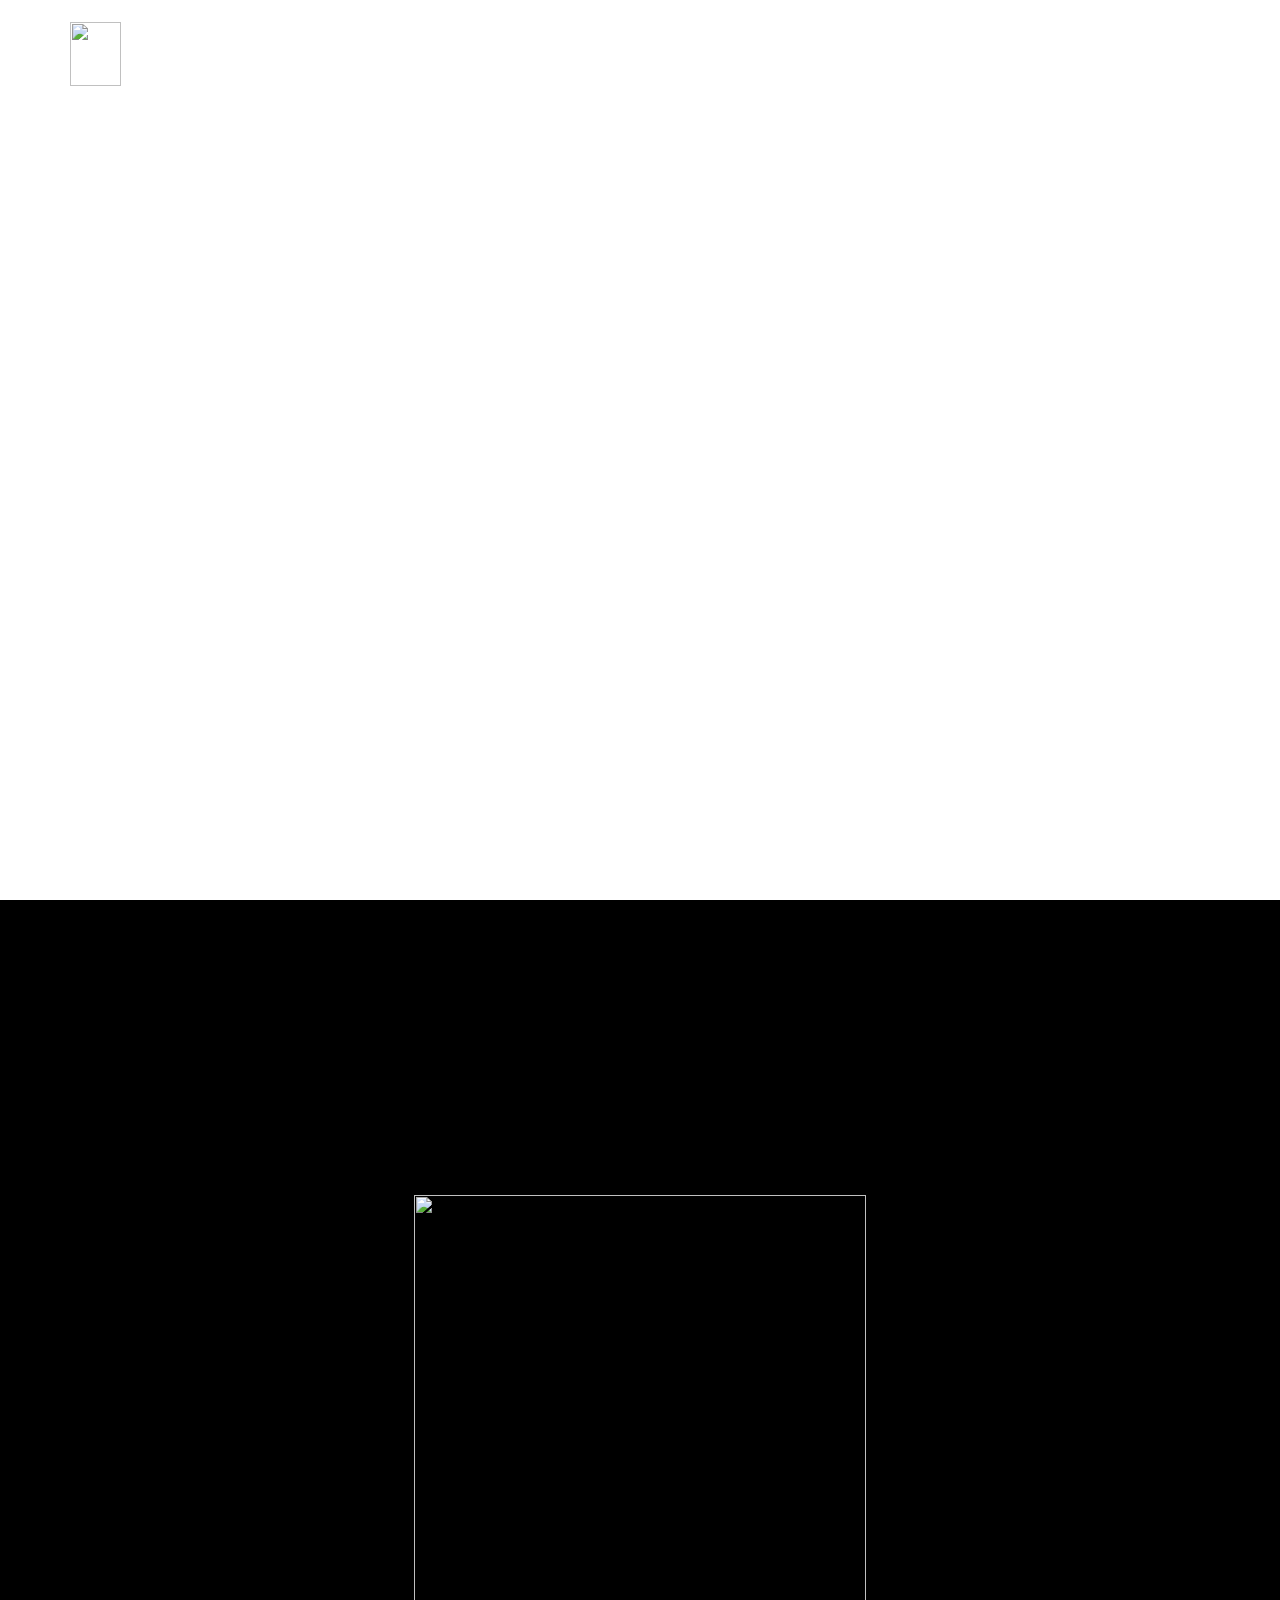
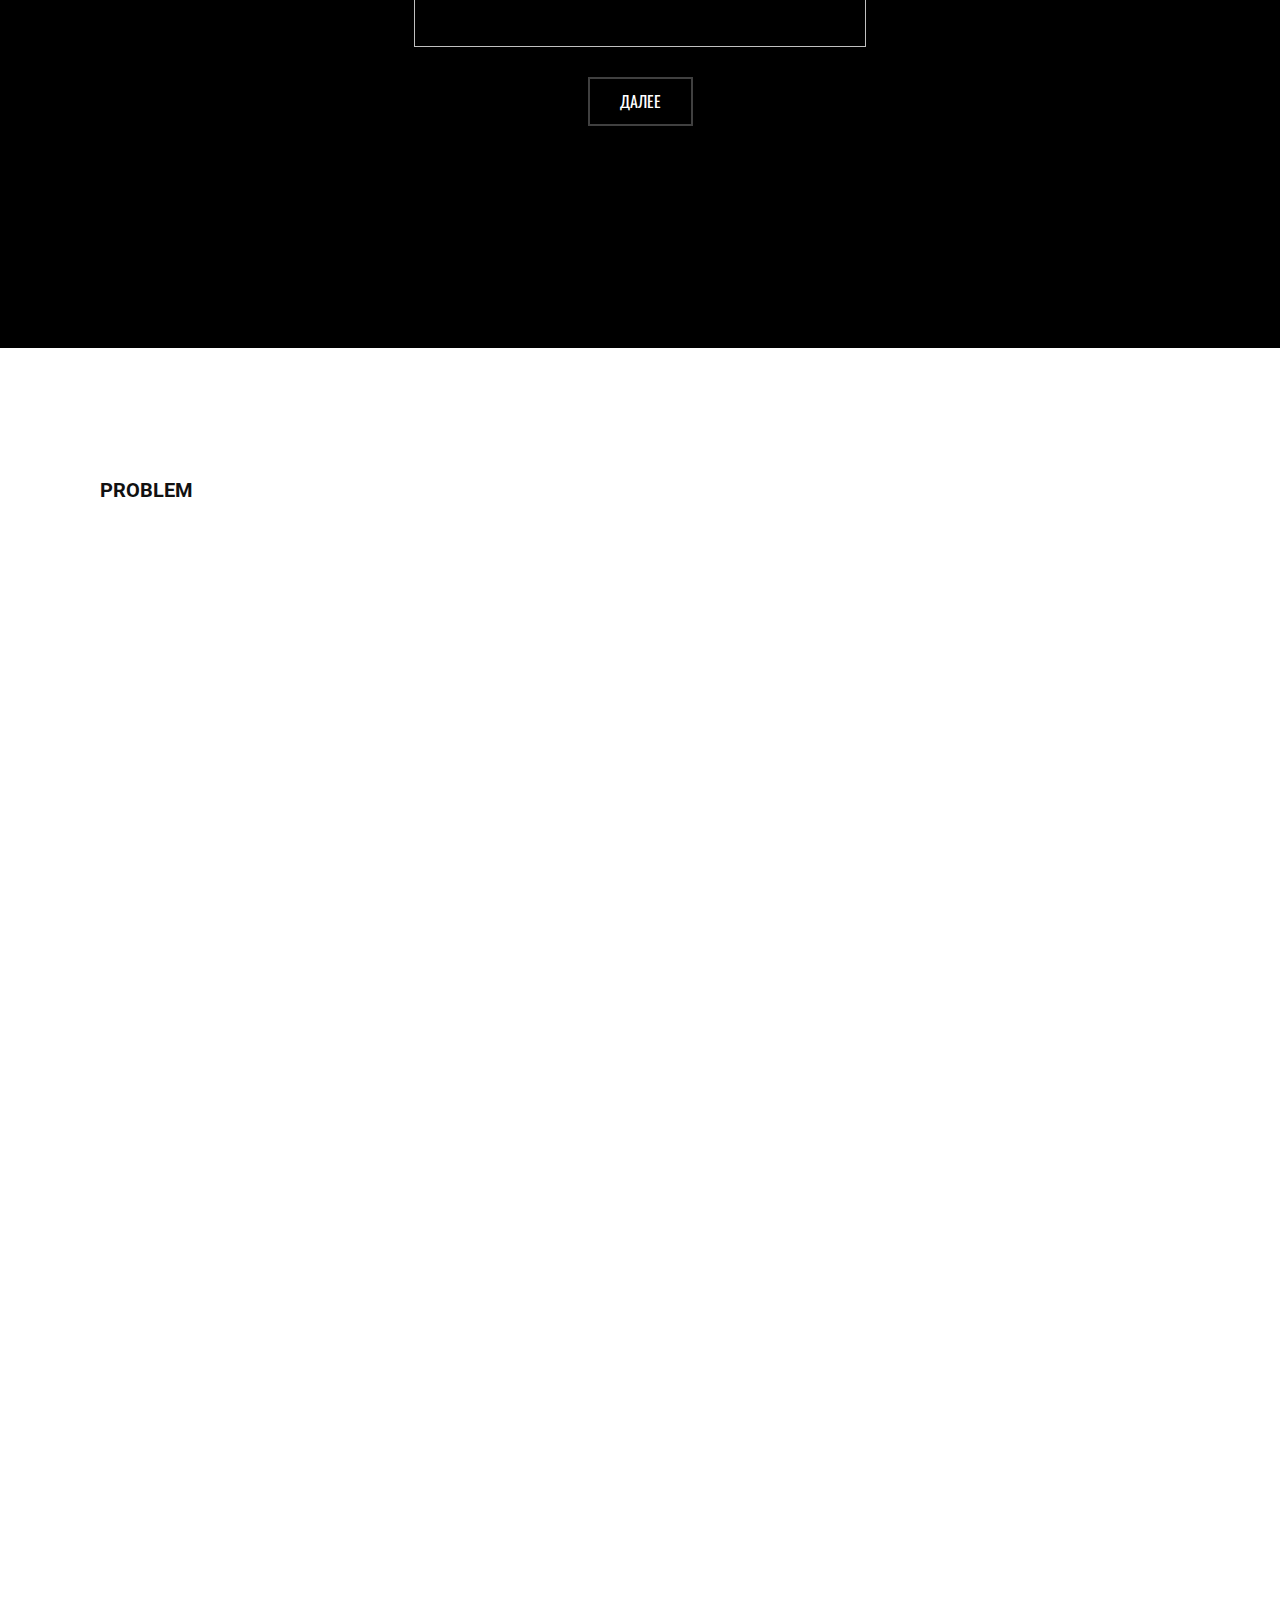
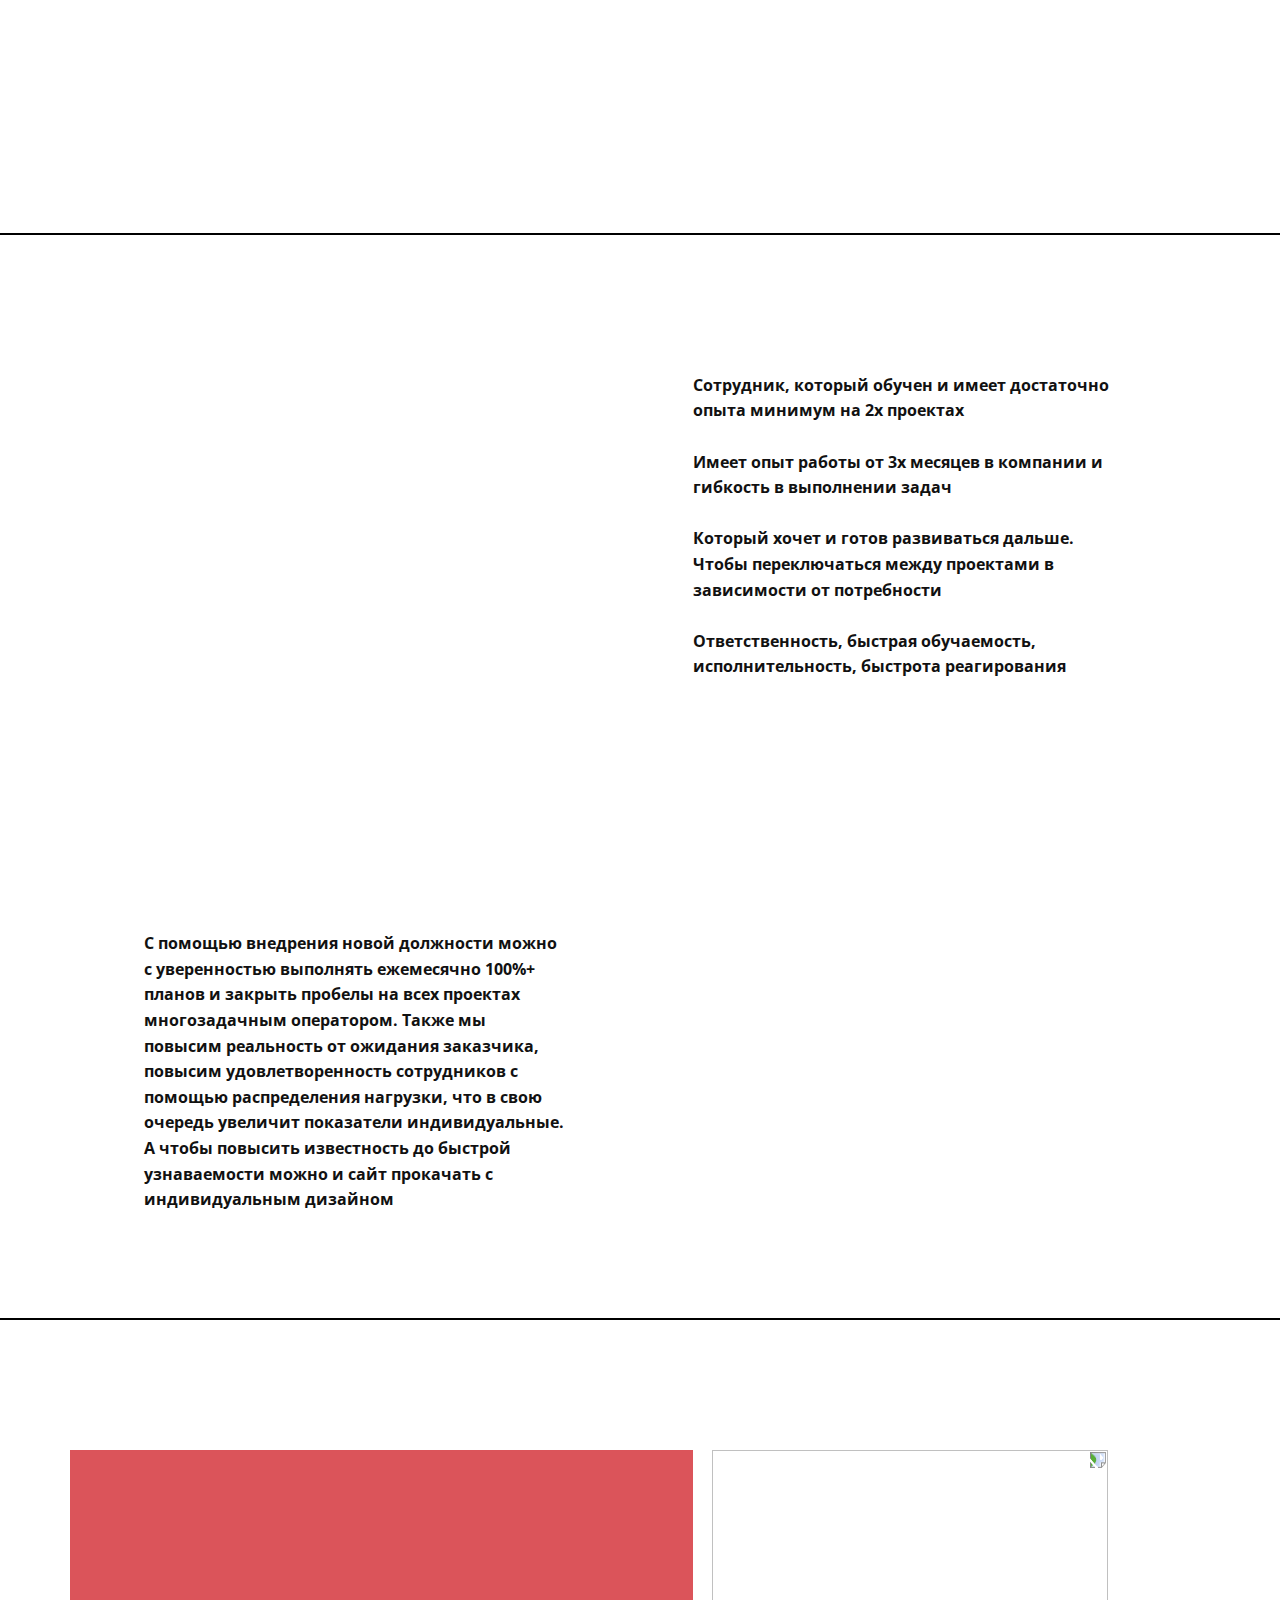
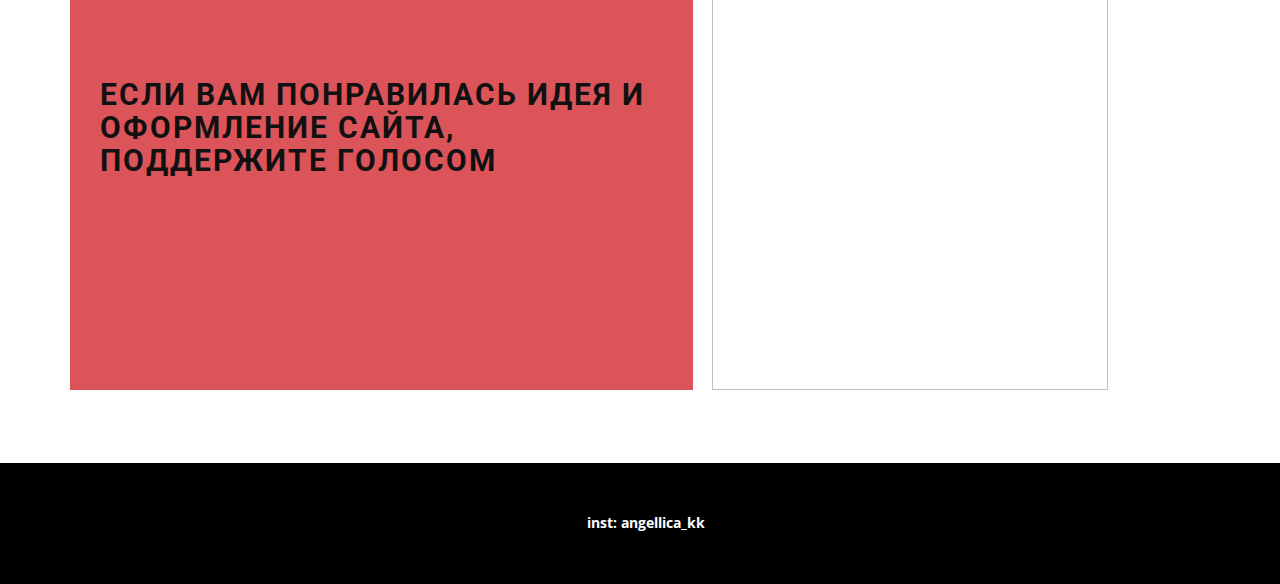
==== commit 7fc571ea: "Add files via upload" ====
--- a/index.html
+++ b/index.html
@@ -6,7 +6,7 @@
     <meta name="keywords" content="What are minimalist designs?, Leverage agile frameworks to provide., business strategy, Minimalist&nbsp;Living, Nature Collections, Not all blank cassettes are created equal, Outstanding Projects, Highly recommended">
     <meta name="description" content="">
     <title>Мисс GG 2023</title>
-    <link rel="icon" type="image/x-icon" href="/images/favicon.ico">
+    <link rel="icon" type="image/x-icon" href="/Users/koval/Desktop/Miss GG Site/images/favicon.ico">
     <link rel="stylesheet" href="nicepage.css" media="screen">
 <link rel="stylesheet" href="Мисс-GG-2023.css" media="screen">
     <script class="u-script" type="text/javascript" src="jquery.js" defer=""></script>
@@ -141,7 +141,7 @@
         <p class="u-text u-text-default u-text-2" data-animation-name="customAnimationIn" data-animation-duration="2000">
           <span class="u-text-body-alt-color">Solutio</span>n
         </p>
-        <p class="u-text u-text-3"><b></b><b><b>С помощью внедрения новой должности можно с уверенностью выполнять ежемесячно 100%+ планов и закрыть пробелы на всех проектах многозадачным оператором. Также мы повысим реальность от ожидания заказчика, повысим удовлетворенность сотрудников с помощью распределения нагрузки, что в свою очередть увеличит показатели индивидуальные. А чтобы повысить известность до быстрой узнаваемости можно и сайт прокачать с индивидуальным дизайном</b></b><b>
+        <p class="u-text u-text-3"><b></b><b><b>С помощью внедрения новой должности можно с уверенностью выполнять ежемесячно 100%+ планов и закрыть пробелы на всех проектах многозадачным оператором. Также мы повысим реальность от ожидания заказчика, повысим удовлетворенность сотрудников с помощью распределения нагрузки, что в свою очередь увеличит показатели индивидуальные. А чтобы повысить известность до быстрой узнаваемости можно и сайт прокачать с индивидуальным дизайном</b></b><b>
             <br></b>
         </p>
       </div>
@@ -196,4 +196,4 @@
         </p>
       </div></footer>
   
-</body></html>
+</body></html>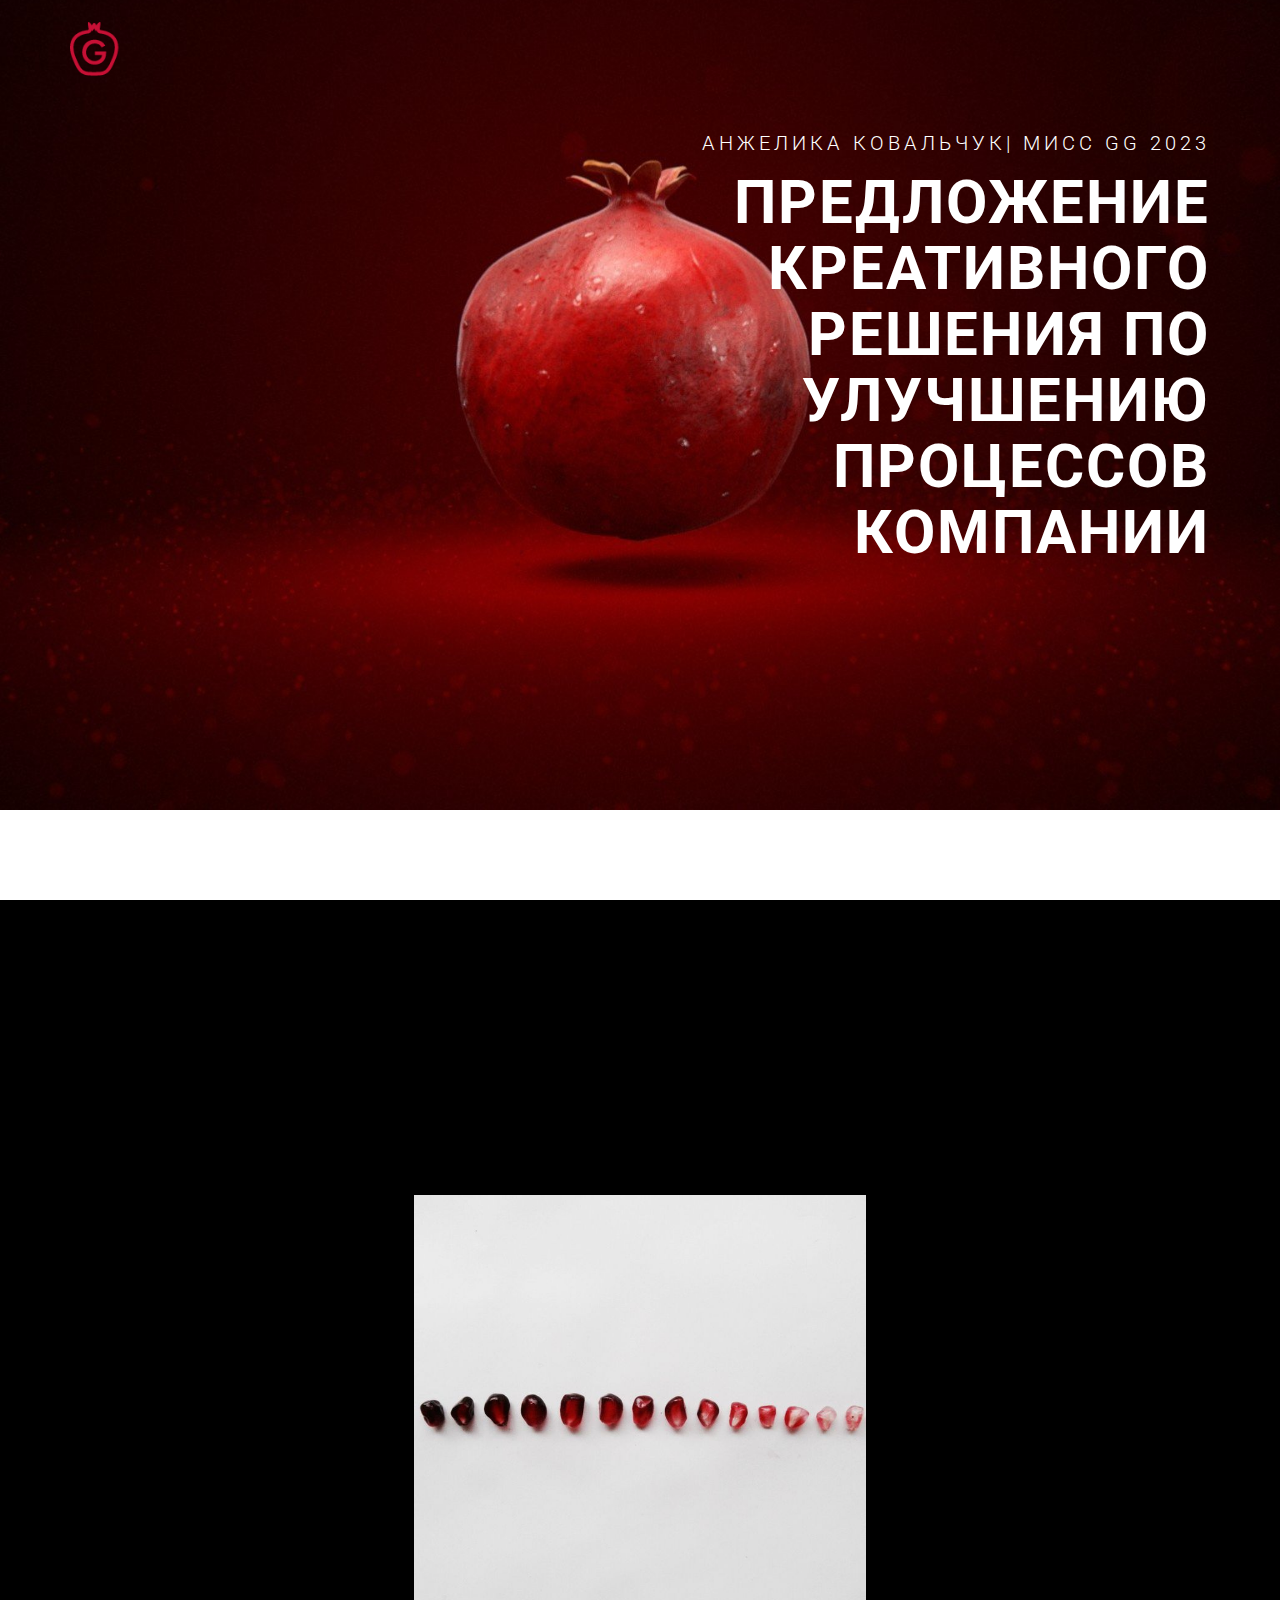
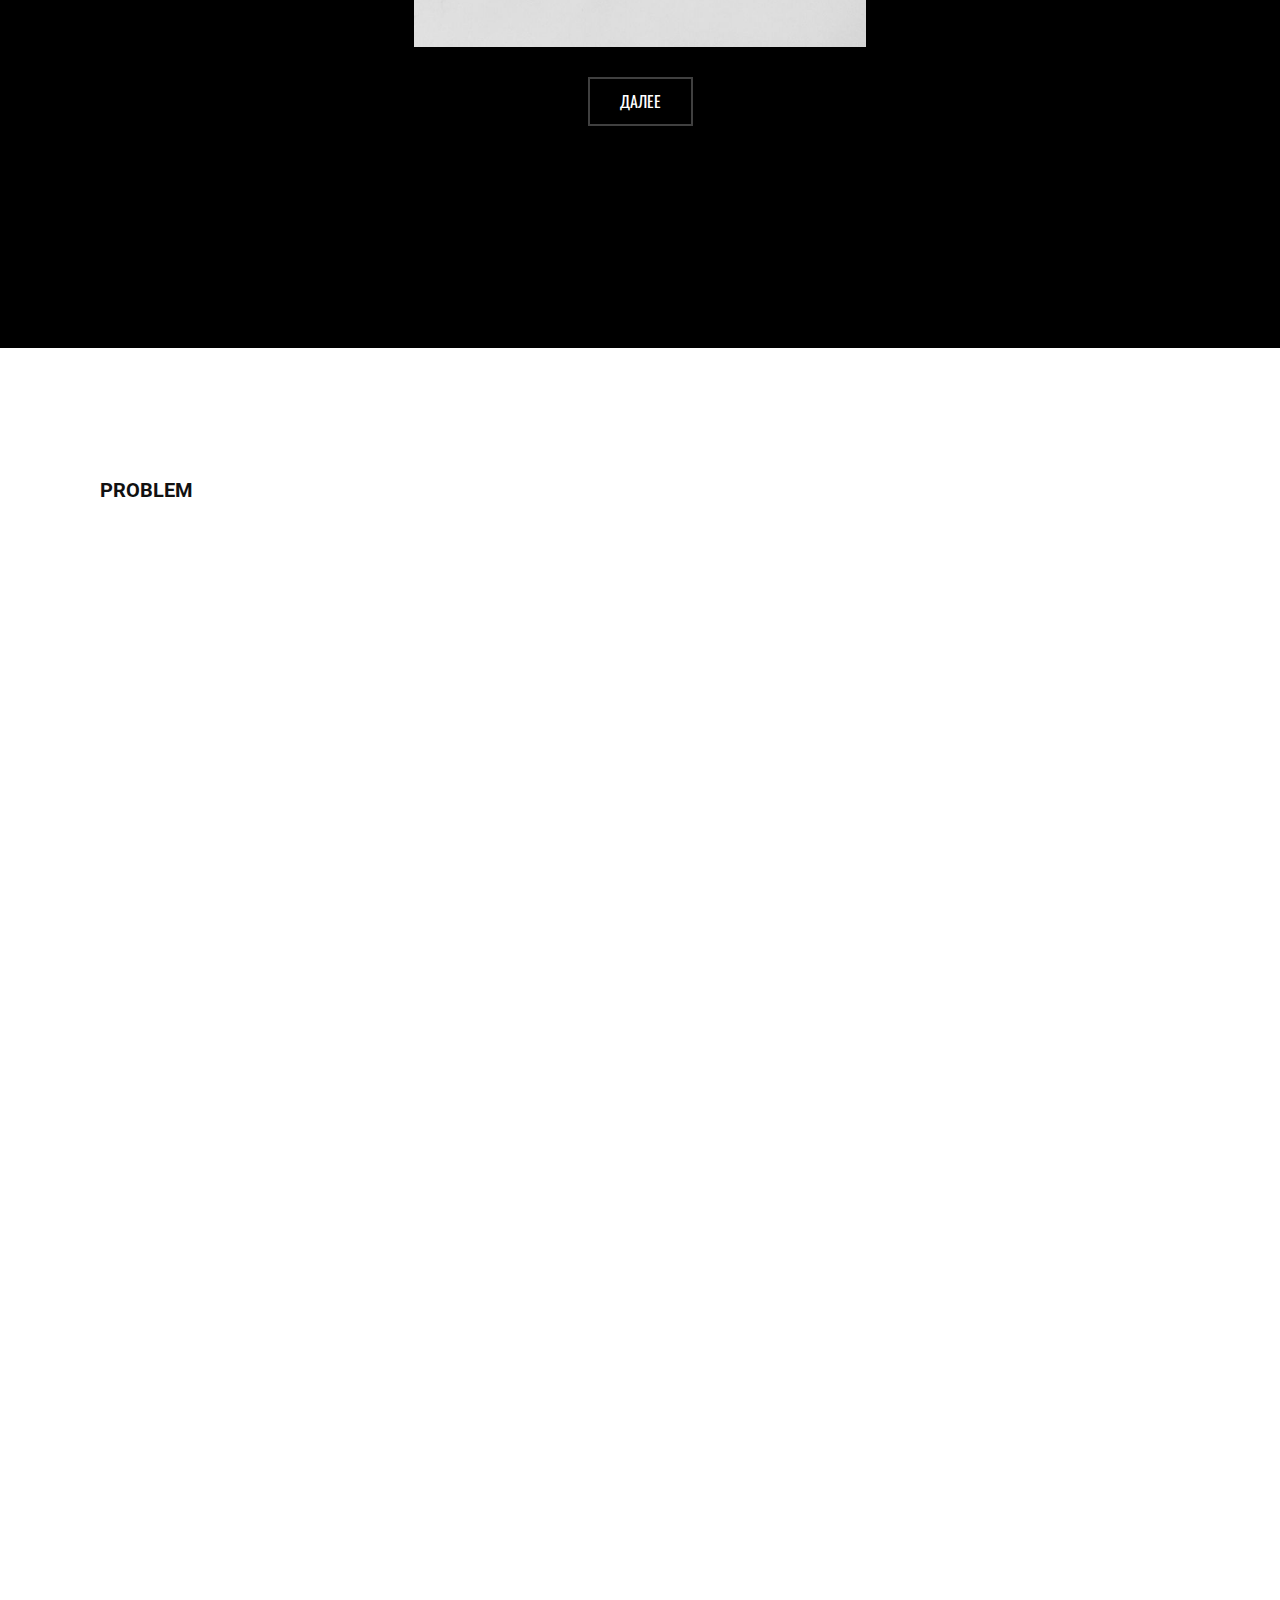
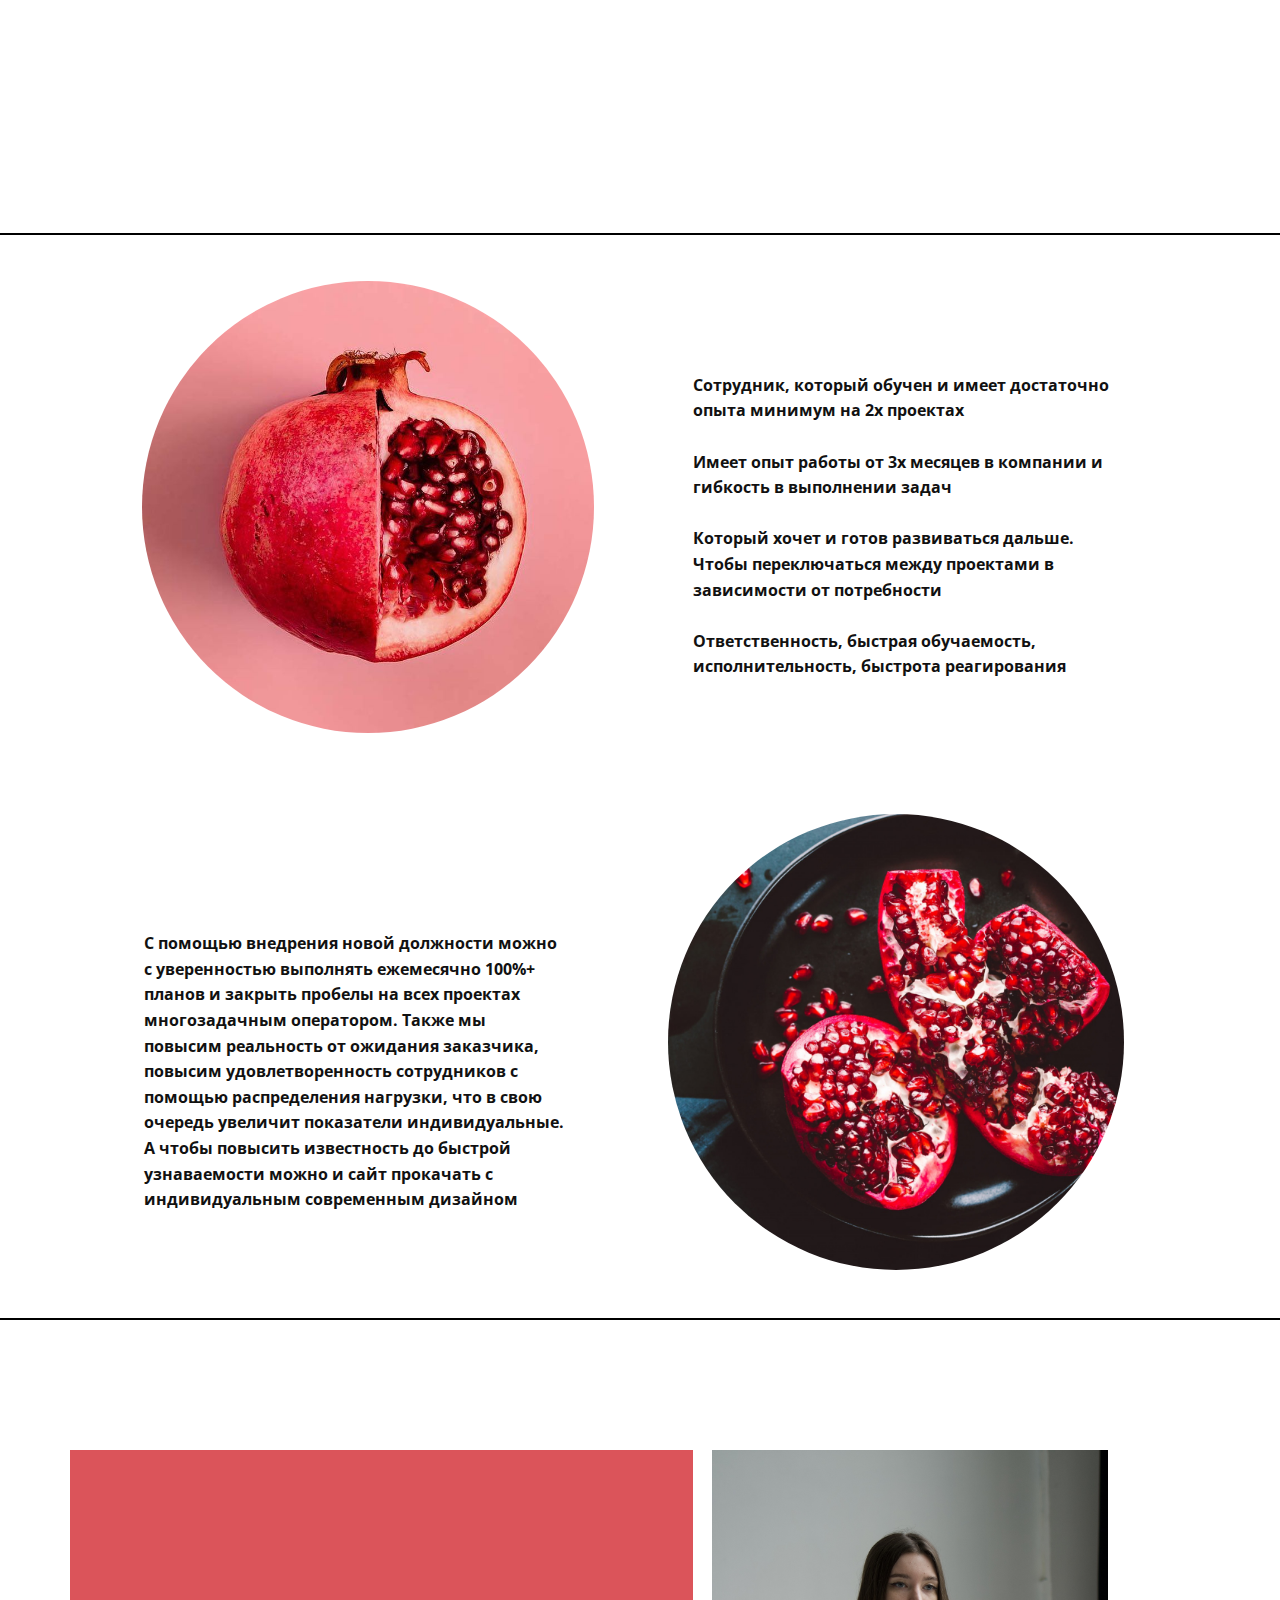
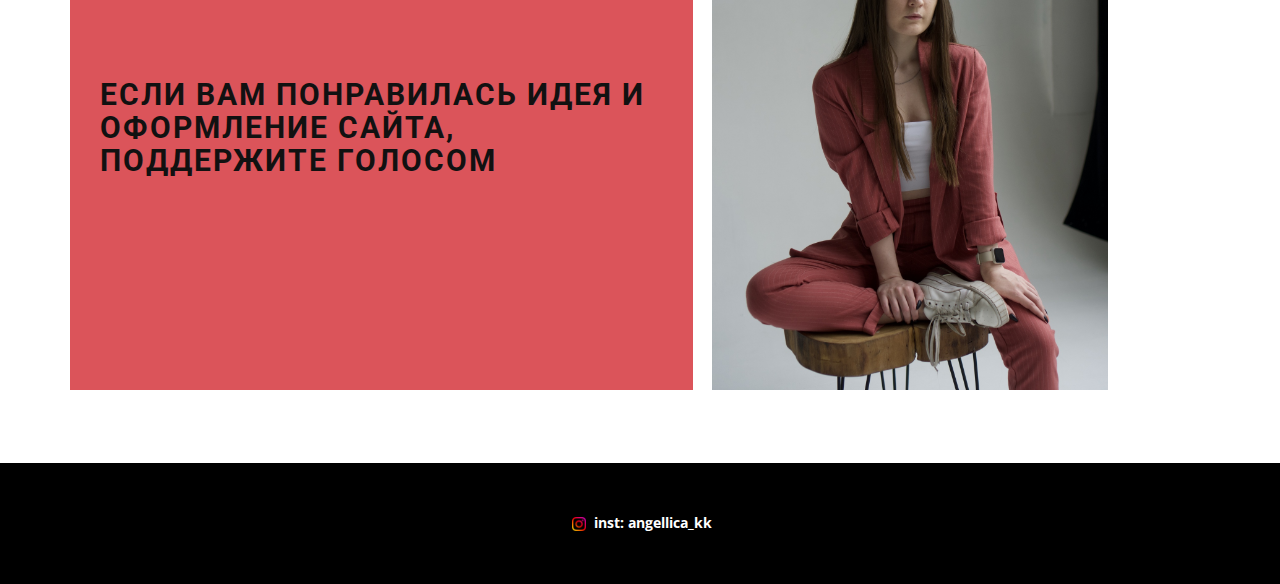
==== commit f6b6c4ee: "Update index.html" ====
--- a/index.html
+++ b/index.html
@@ -141,7 +141,7 @@
         <p class="u-text u-text-default u-text-2" data-animation-name="customAnimationIn" data-animation-duration="2000">
           <span class="u-text-body-alt-color">Solutio</span>n
         </p>
-        <p class="u-text u-text-3"><b></b><b><b>С помощью внедрения новой должности можно с уверенностью выполнять ежемесячно 100%+ планов и закрыть пробелы на всех проектах многозадачным оператором. Также мы повысим реальность от ожидания заказчика, повысим удовлетворенность сотрудников с помощью распределения нагрузки, что в свою очередь увеличит показатели индивидуальные. А чтобы повысить известность до быстрой узнаваемости можно и сайт прокачать с индивидуальным дизайном</b></b><b>
+        <p class="u-text u-text-3"><b></b><b><b>С помощью внедрения новой должности можно с уверенностью выполнять ежемесячно 100%+ планов и закрыть пробелы на всех проектах многозадачным оператором. Также мы повысим реальность от ожидания заказчика, повысим удовлетворенность сотрудников с помощью распределения нагрузки, что в свою очередь увеличит показатели индивидуальные. А чтобы повысить известность до быстрой узнаваемости можно и сайт прокачать с индивидуальным современным дизайном</b></b><b>
             <br></b>
         </p>
       </div>
@@ -196,4 +196,4 @@
         </p>
       </div></footer>
   
-</body></html>+</body></html>
